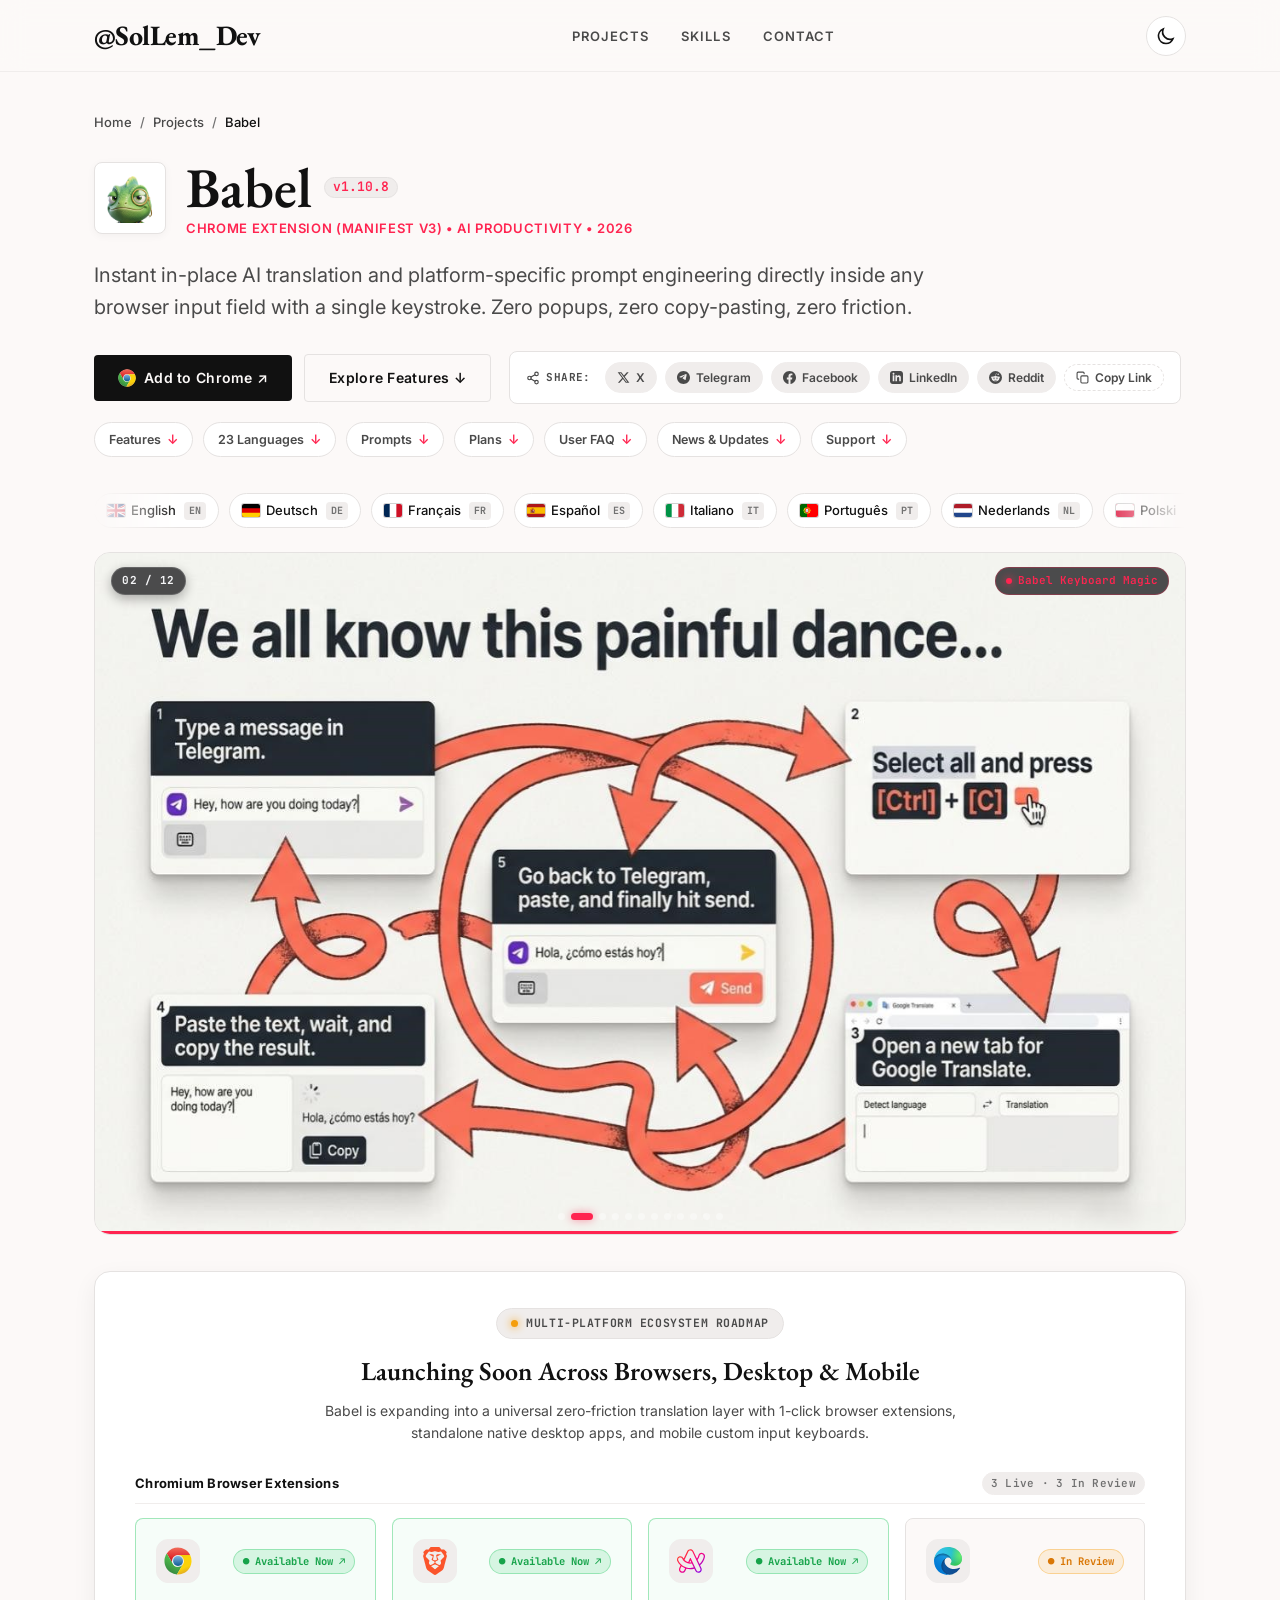
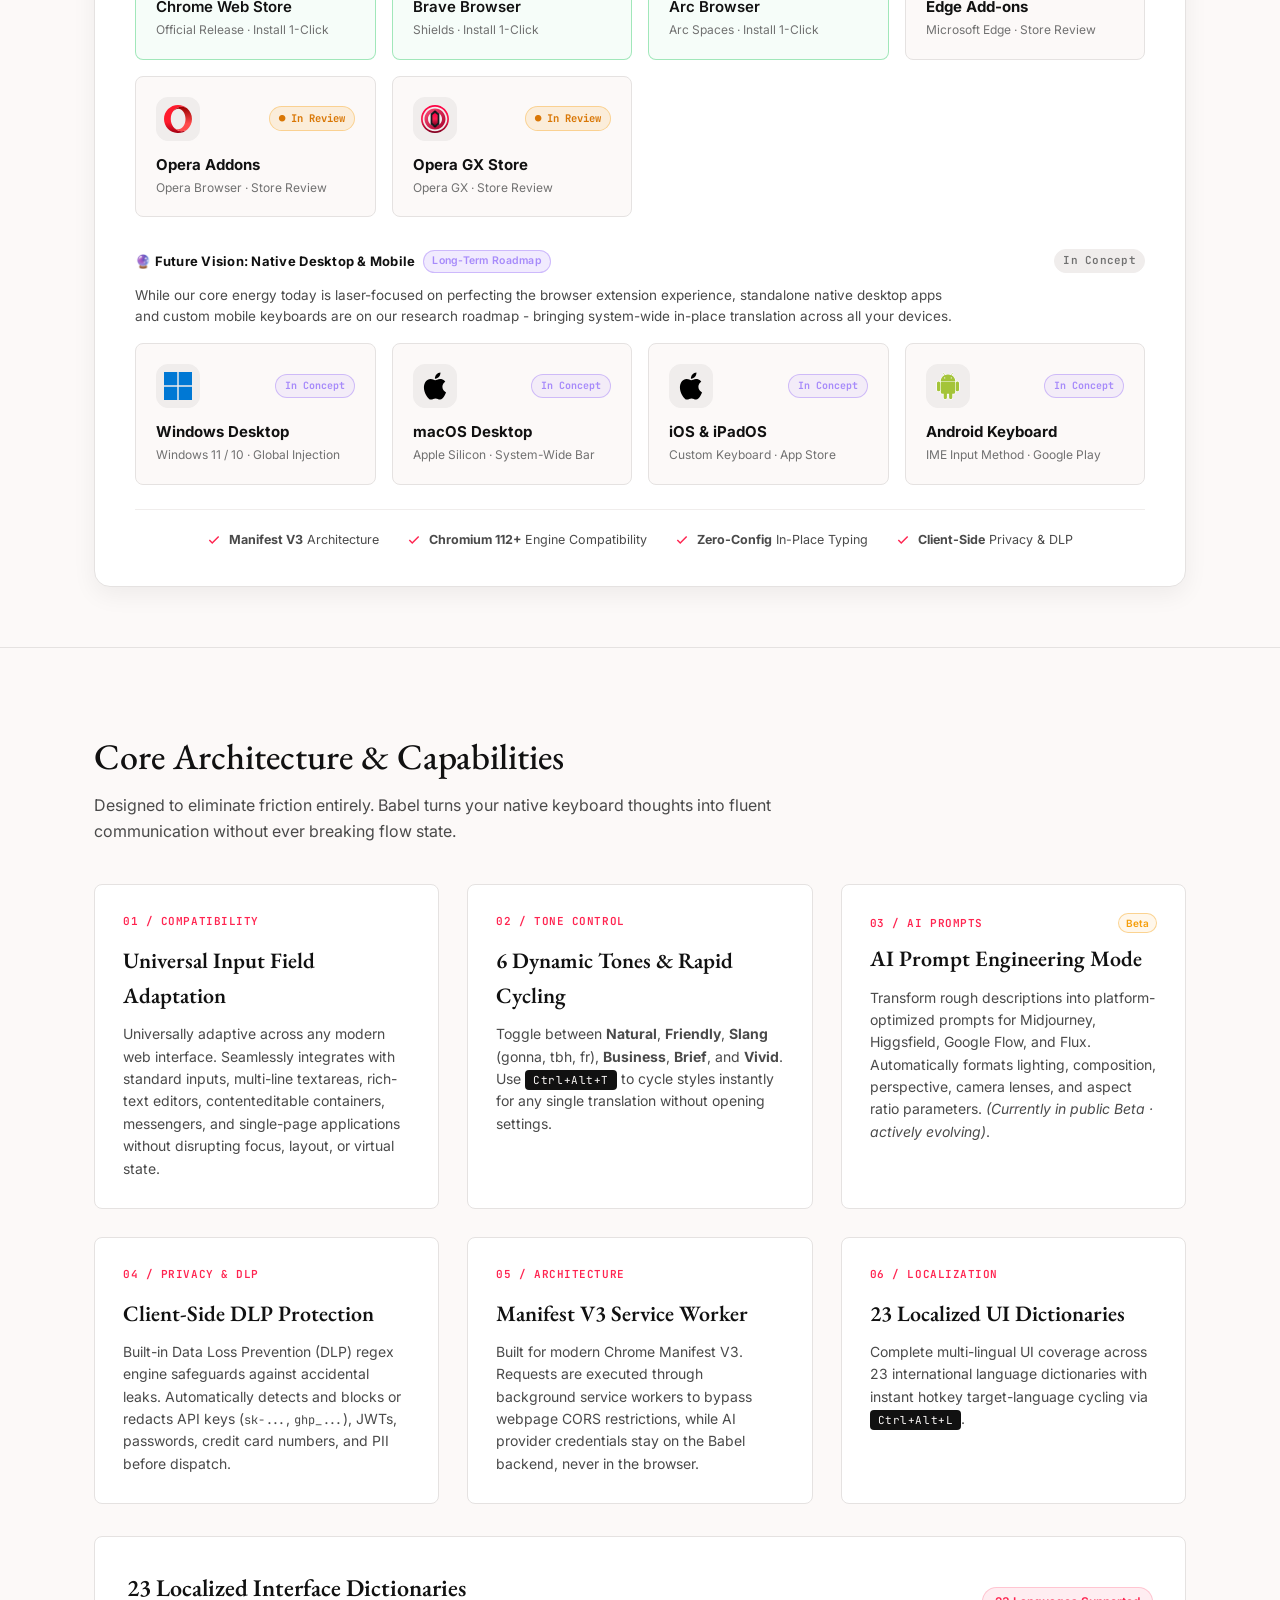
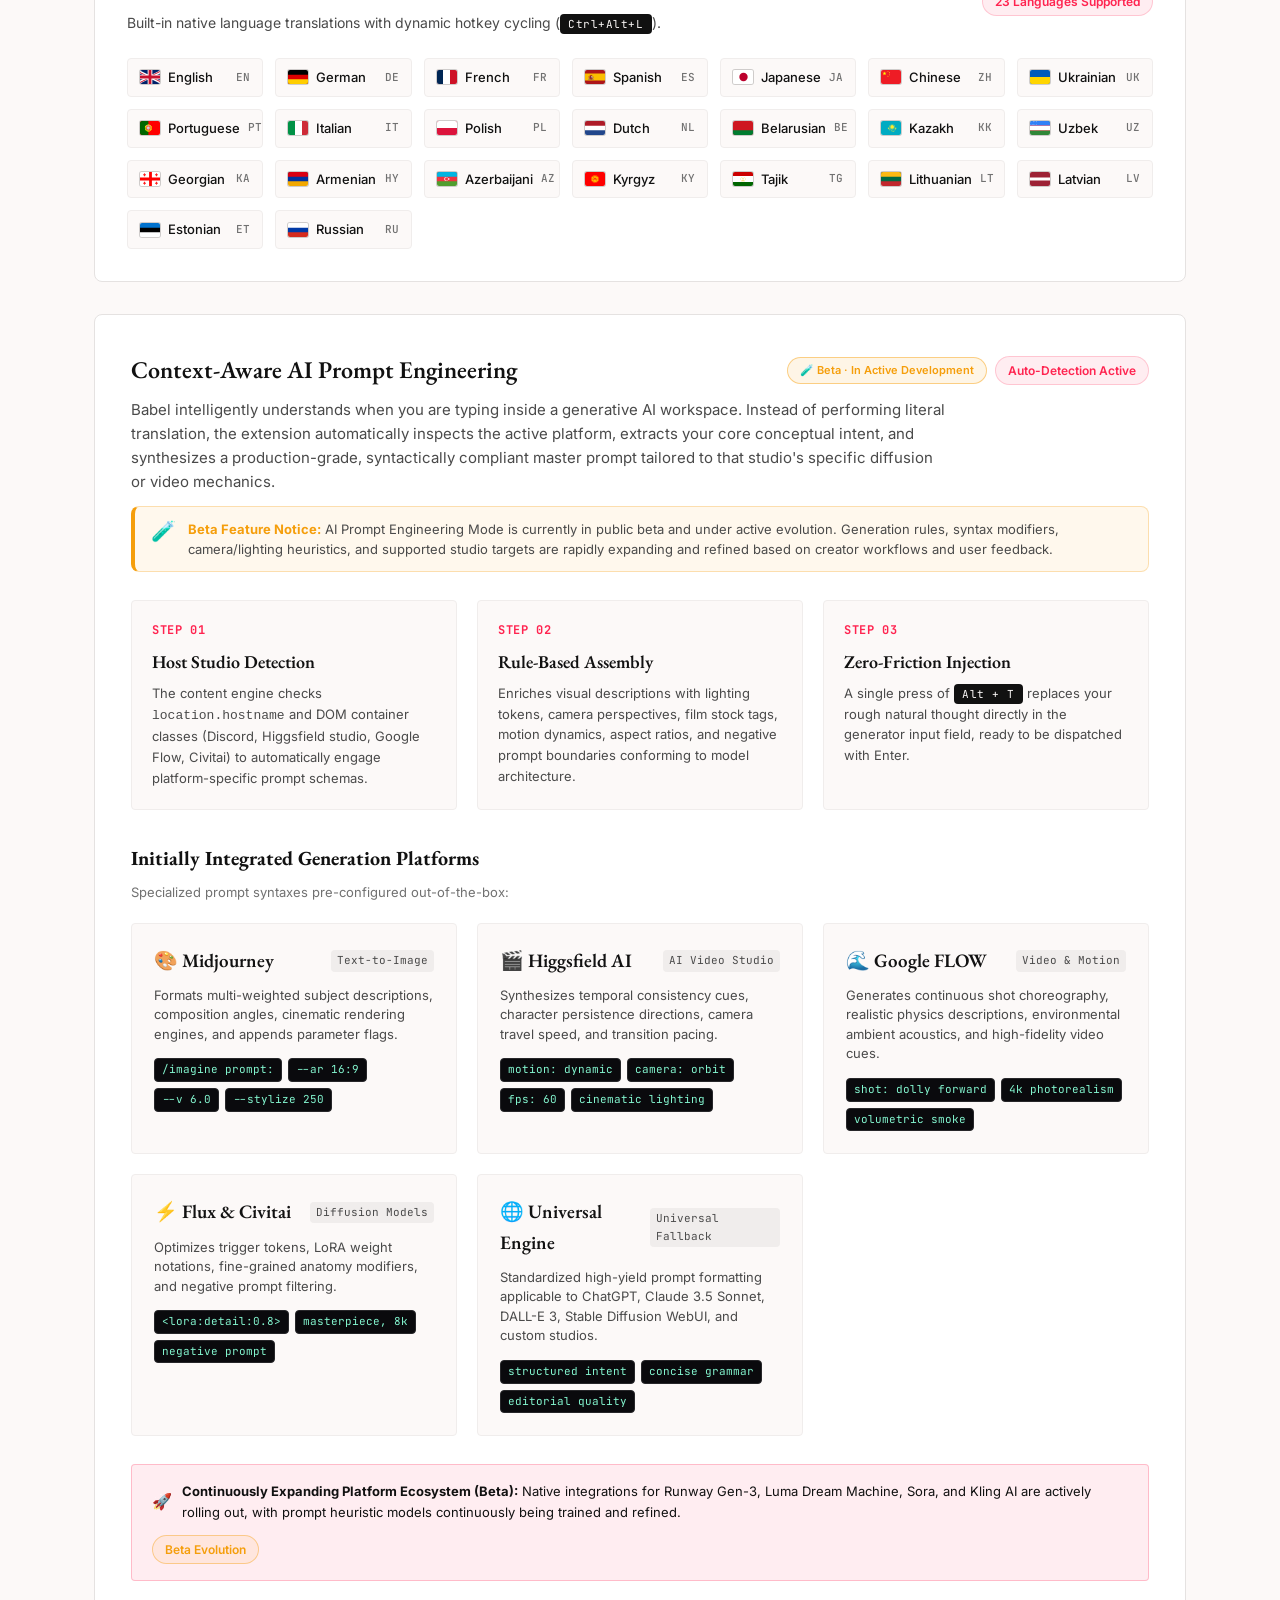
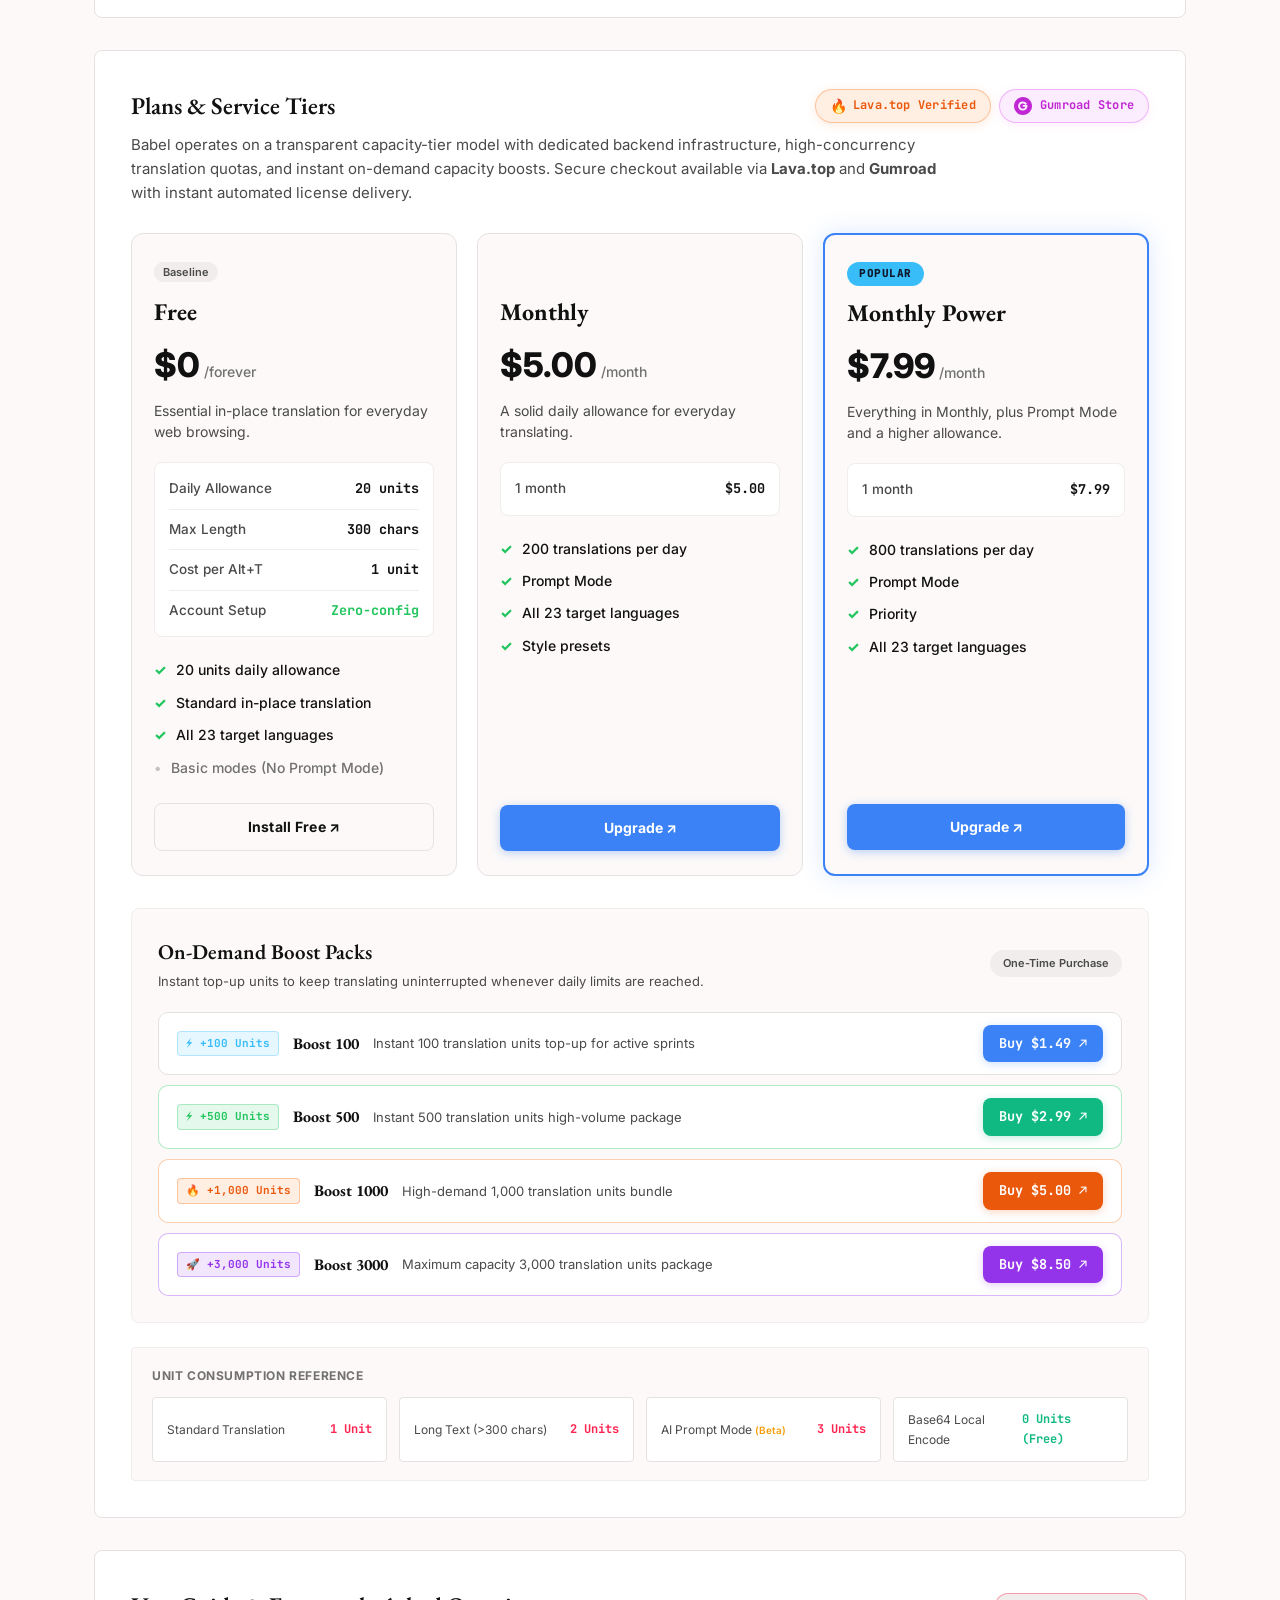
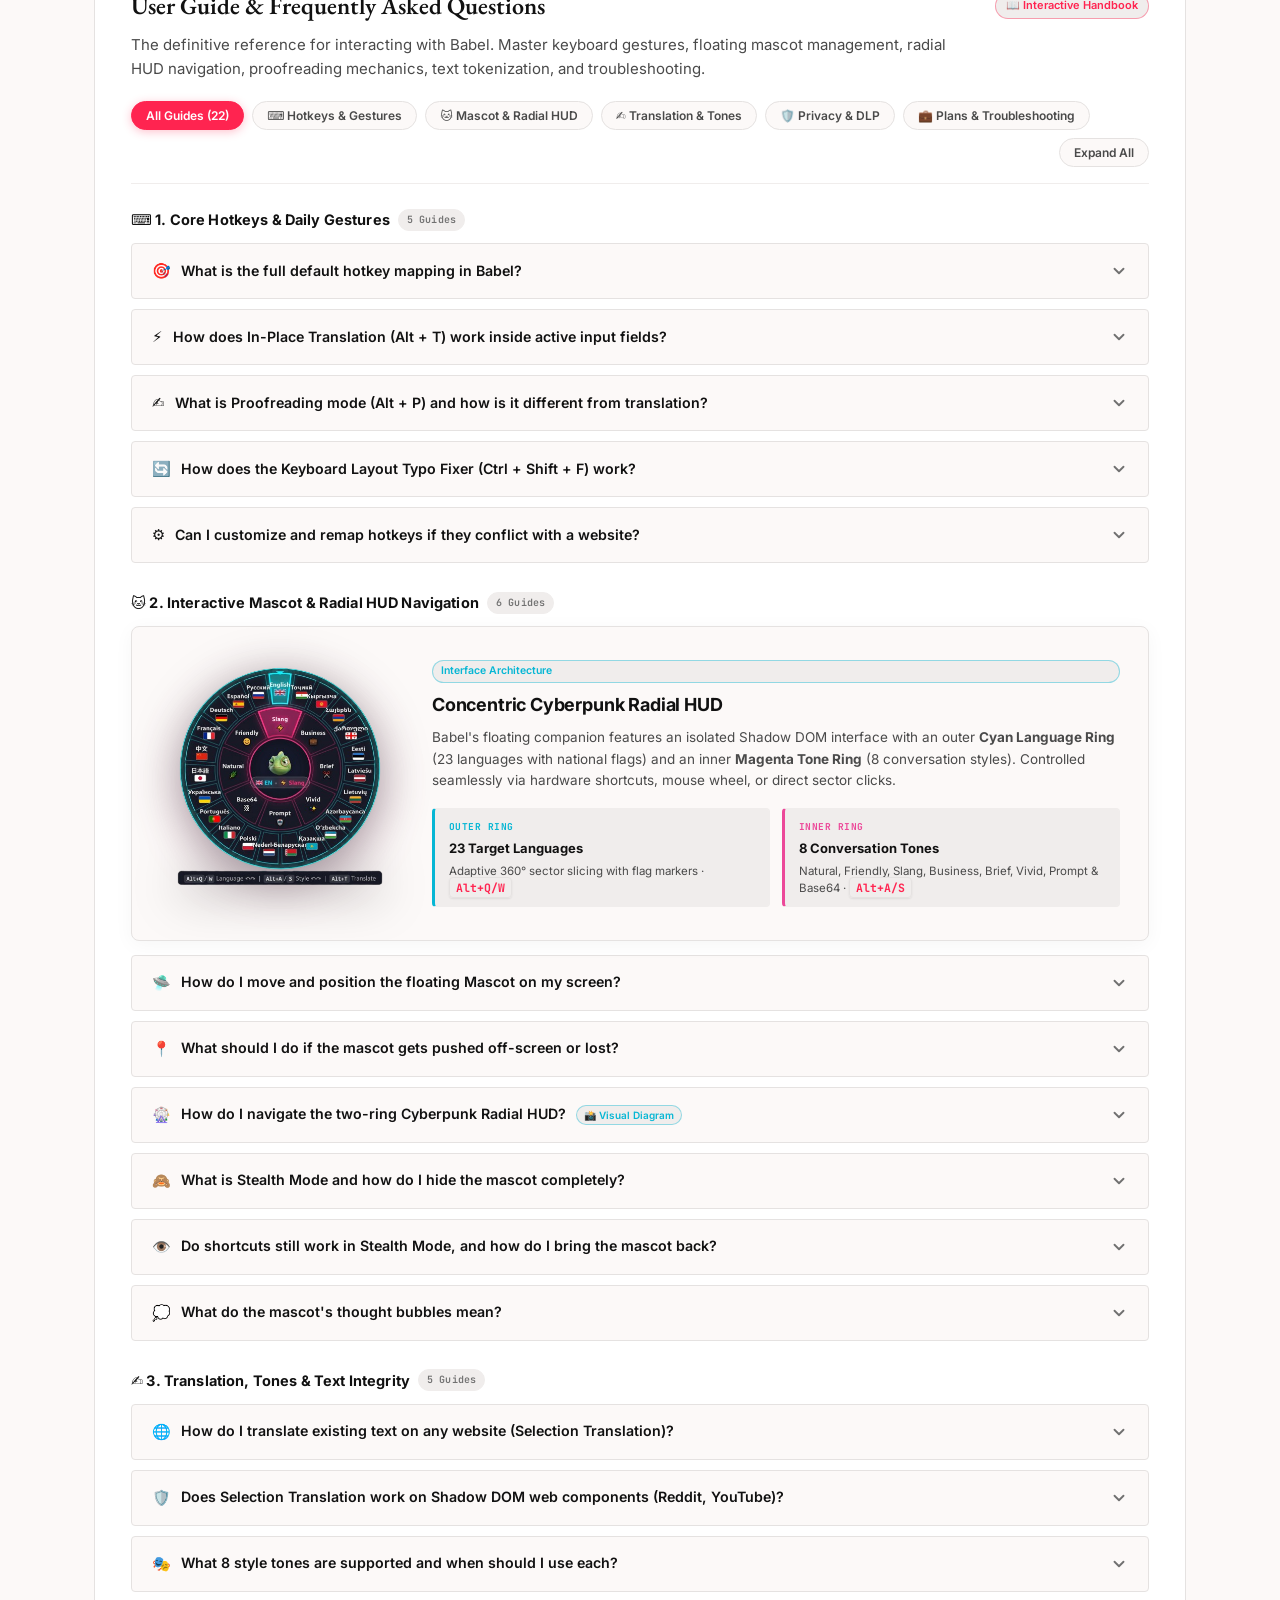
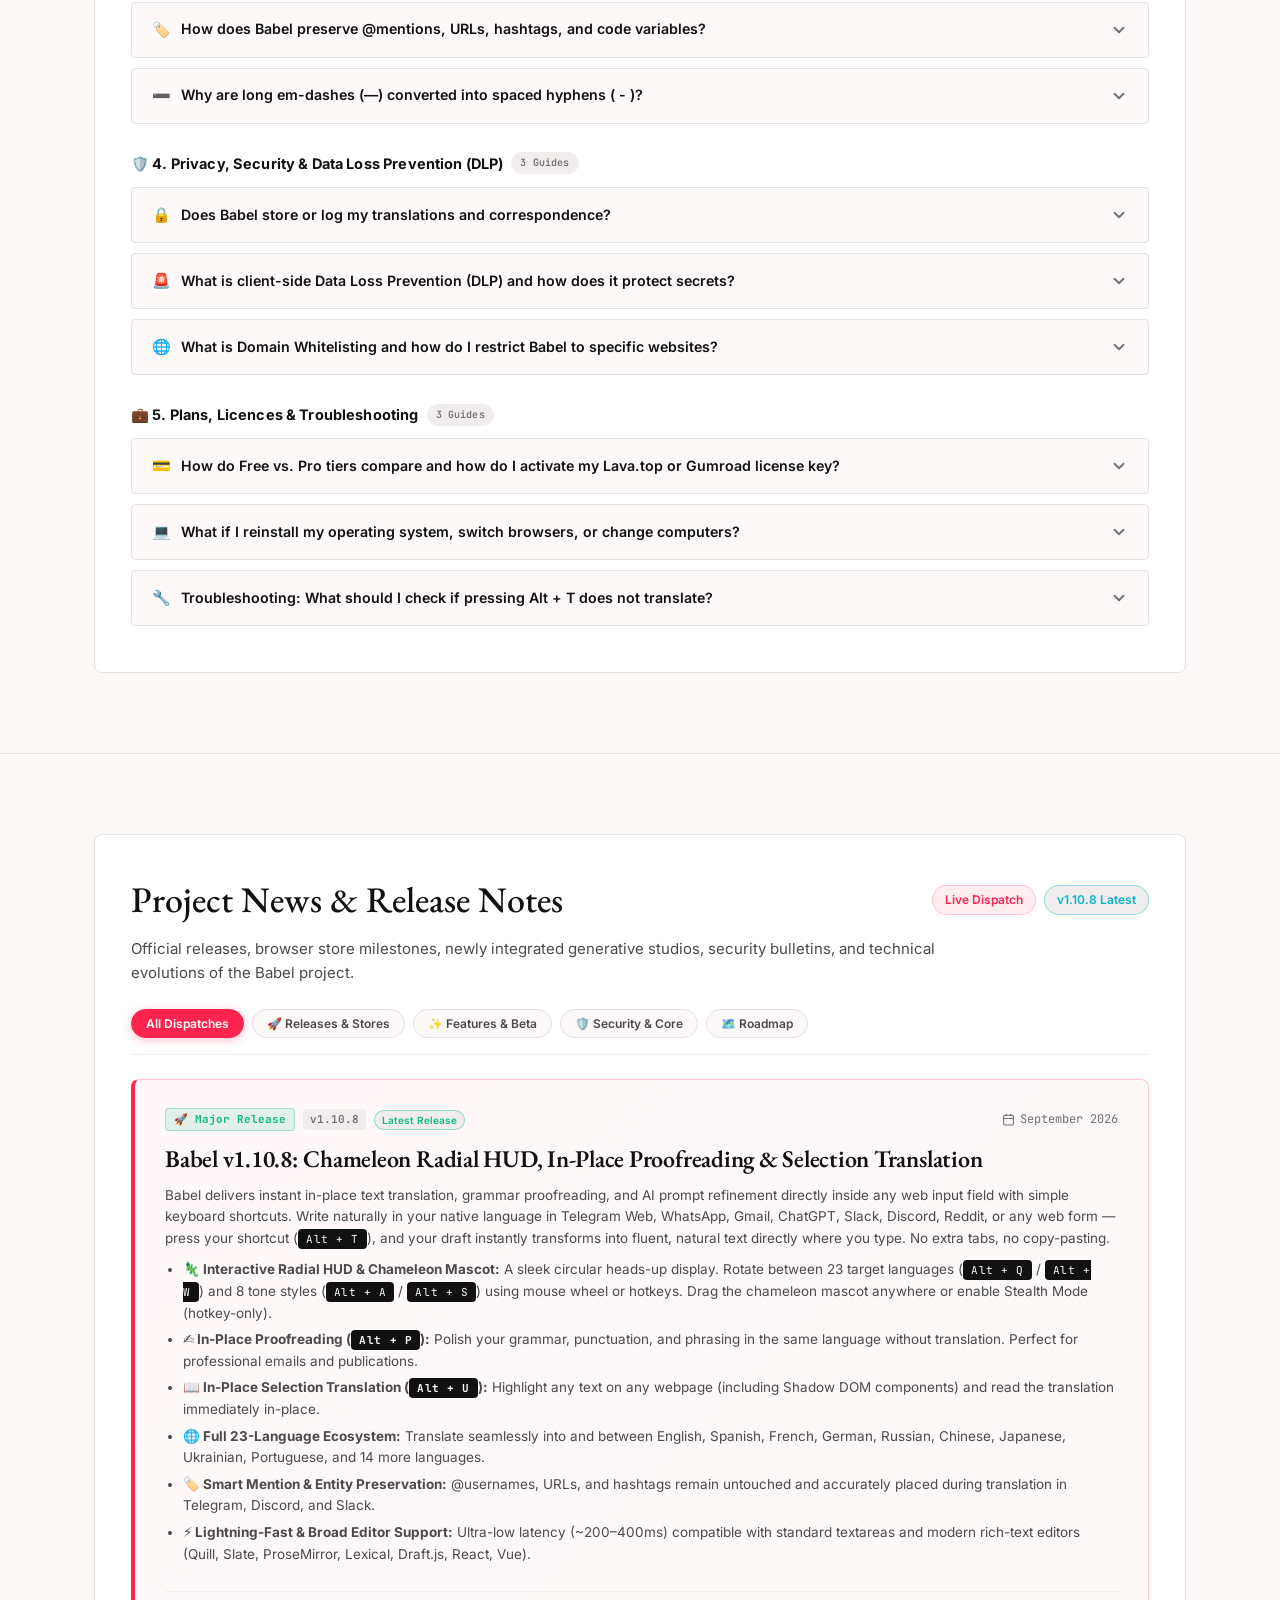
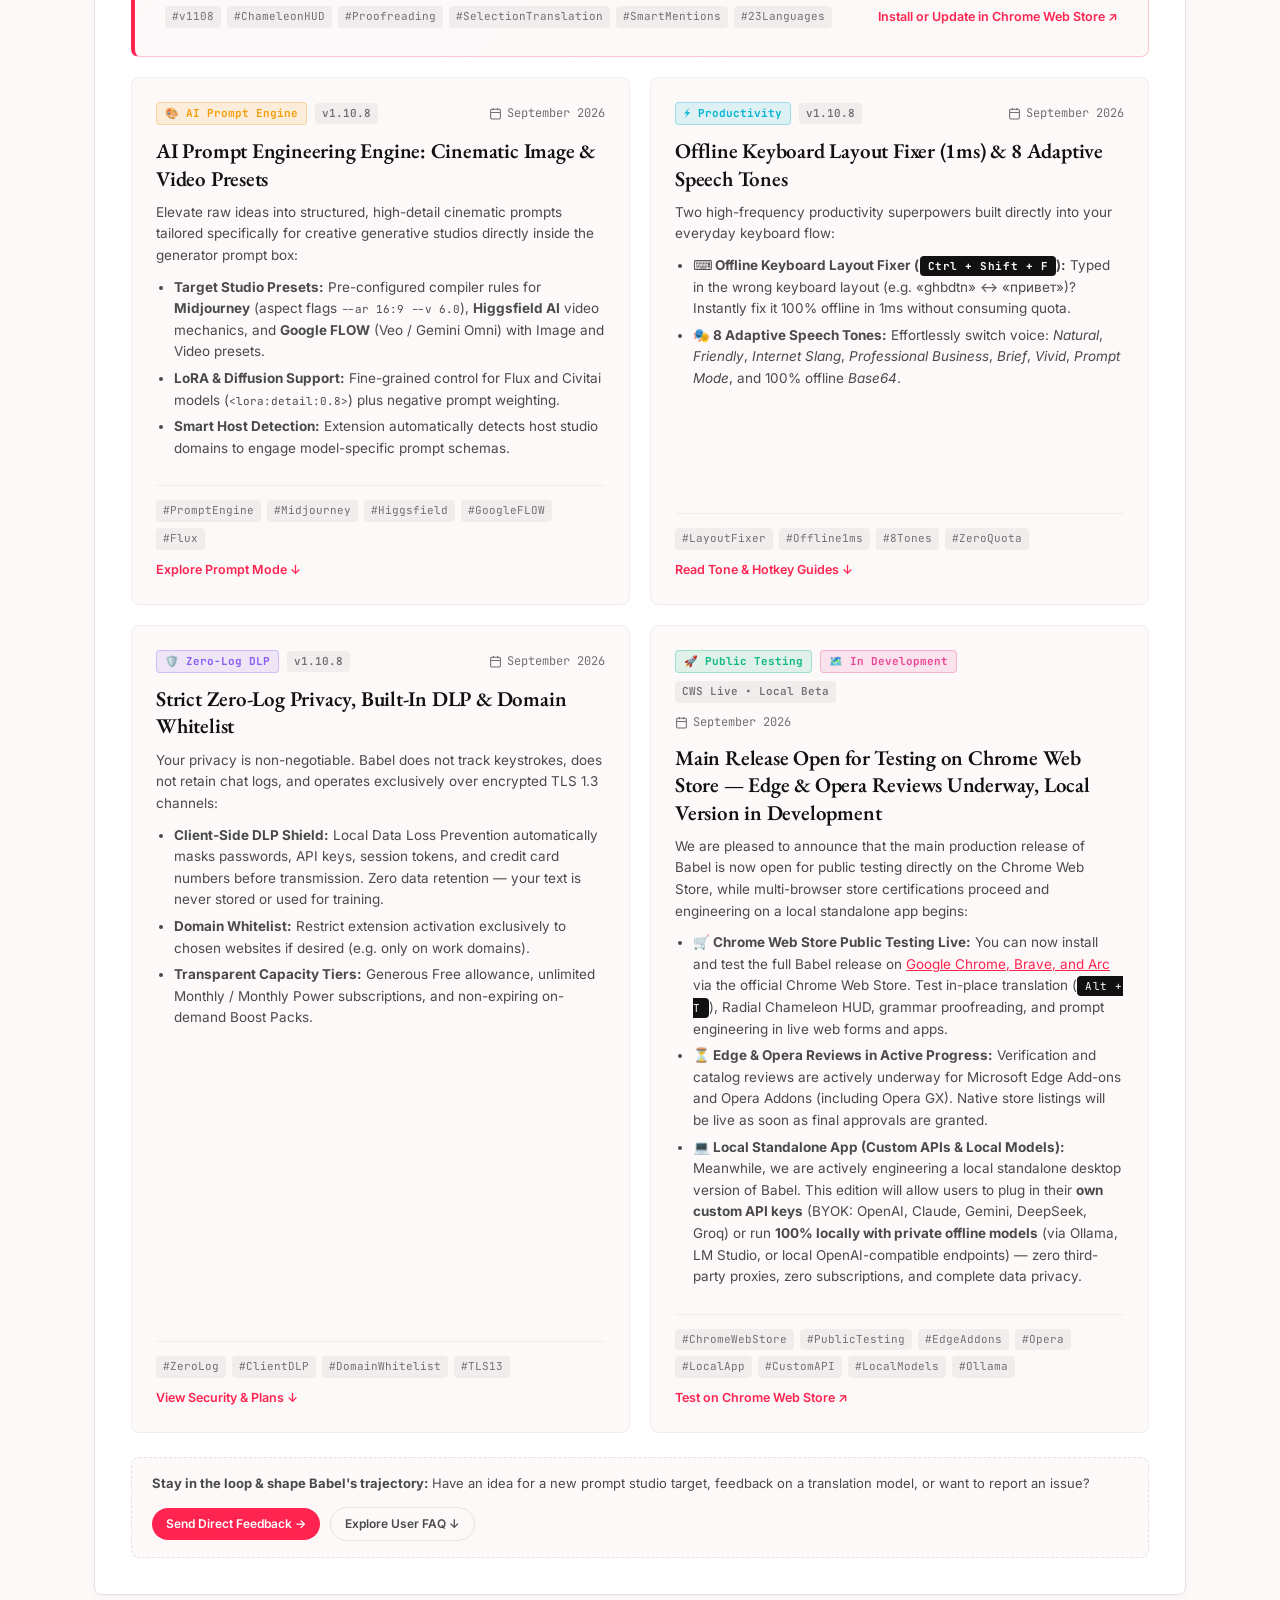
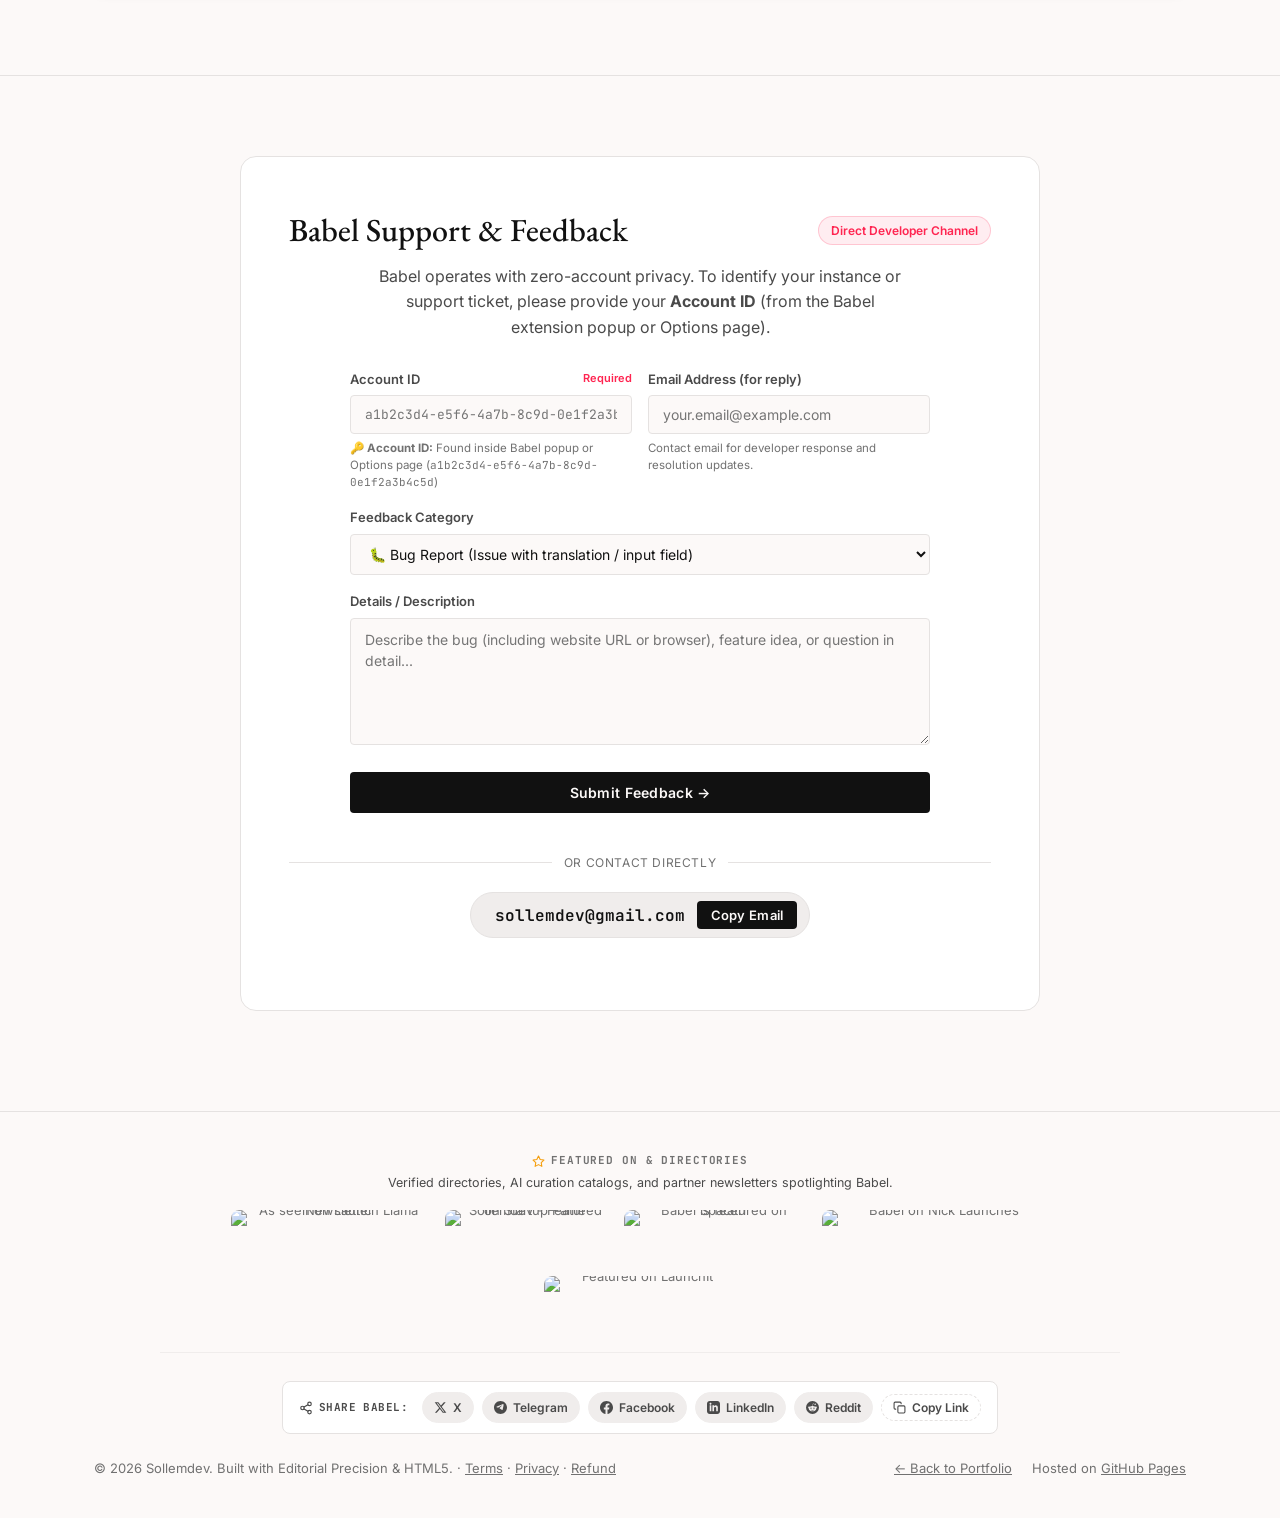
==== projects/babel.html @ a2d16393 "feat(babel): announce Chrome store testing, Edge/Opera reviews, and local app in Project News" ====
<!DOCTYPE html>
<html lang="en" data-theme="light" prefix="og: https://ogp.me/ns# fb: https://ogp.me/ns/fb#">
<head>
  <!-- Google tag (gtag.js) -->
  <script async src="https://www.googletagmanager.com/gtag/js?id=G-894W8CYHGQ"></script>
  <script>
    window.dataLayer = window.dataLayer || [];
    function gtag(){dataLayer.push(arguments);}
    gtag('js', new Date());

    gtag('config', 'G-894W8CYHGQ');
  </script>

  <meta charset="UTF-8" />
  <meta name="viewport" content="width=device-width, initial-scale=1.0" />
  
  <!-- SEO & Primary Metadata -->
  <title>Babel - Autonomous AI In-Place Translation &amp; Keyboard Extension</title>
  <meta name="description" content="Babel is a high-speed Manifest V3 browser extension for instant in-place text translation and multi-model AI prompt enhancement directly inside any input field via hotkey." />
  <meta name="keywords" content="Babel, AI Translation, In-Place Translation, Chrome Extension, Manifest V3, Prompt Engineering, Keyboard Extension, OpenAI, Claude, DeepSeek, Gemini, Ollama, Sollemdev" />
  <meta name="author" content="Sollemdev" />
  <meta name="robots" content="index, follow, max-image-preview:large, max-snippet:-1, max-video-preview:-1" />
  <link rel="canonical" href="https://sollemdev.github.io/projects/babel.html" />

  <!-- OpenGraph / Facebook / LinkedIn / Telegram Metadata (Babel Social Card Preview) -->
  <meta property="og:site_name" content="Sollemdev Studio" />
  <meta property="og:type" content="website" />
  <meta property="og:url" content="https://sollemdev.github.io/projects/babel.html" />
  <meta property="og:title" content="Babel - Autonomous AI In-Place Translation &amp; Keyboard Extension" />
  <meta property="og:description" content="Type in your language, press hotkey, and get instant human-level translation or AI prompt enhancement directly inside any input field with zero popups." />
  <meta property="og:image" content="https://sollemdev.github.io/assets/images/babel-og-card.jpg" />
  <meta property="og:image:secure_url" content="https://sollemdev.github.io/assets/images/babel-og-card.jpg" />
  <meta property="og:image:type" content="image/jpeg" />
  <meta property="og:image:width" content="1200" />
  <meta property="og:image:height" content="630" />
  <meta property="og:image:alt" content="Babel - Instant AI Keyboard Translation Extension" />
  <meta property="og:locale" content="en_US" />

  <!-- Twitter / X Card Metadata -->
  <meta name="twitter:card" content="summary_large_image" />
  <meta name="twitter:site" content="@SolLem_Dev" />
  <meta name="twitter:creator" content="@SolLem_Dev" />
  <meta name="twitter:url" content="https://sollemdev.github.io/projects/babel.html" />
  <meta name="twitter:title" content="Babel - Autonomous AI In-Place Translation &amp; Keyboard Extension" />
  <meta name="twitter:description" content="Type in your language, press hotkey, and get instant human-level translation or AI prompt enhancement directly inside any input field with zero popups." />
  <meta name="twitter:image" content="https://sollemdev.github.io/assets/images/babel-og-card.jpg" />
  <meta name="twitter:image:alt" content="Babel - Instant AI Keyboard Translation Extension" />

  <!-- JSON-LD Structured Data Schema -->
  <script type="application/ld+json">
  {
    "@context": "https://schema.org",
    "@type": "SoftwareApplication",
    "name": "Babel - In-Place AI Translation & Prompting",
    "operatingSystem": "Windows, macOS, Linux, ChromeOS",
    "applicationCategory": "ProductivityApplication",
    "browserRequirements": "Google Chrome, Microsoft Edge, Brave, Arc, Opera, Opera GX, Vivaldi",
    "softwareVersion": "1.10.8",
    "description": "Autonomous browser extension for instant in-place text translation and AI prompt enhancement directly inside any web input field via hotkey.",
    "url": "https://sollemdev.github.io/projects/babel.html",
    "downloadUrl": "https://chromewebstore.google.com/detail/babel/lhlnianlfdpaaklielfkbkkgikgbaibo",
    "installUrl": "https://chromewebstore.google.com/detail/babel/lhlnianlfdpaaklielfkbkkgikgbaibo",
    "image": "https://sollemdev.github.io/assets/images/babel-og-card.jpg",
    "author": {
      "@type": "Person",
      "name": "Sollemdev",
      "url": "https://sollemdev.github.io/"
    },
    "offers": {
      "@type": "Offer",
      "price": "0",
      "priceCurrency": "USD"
    }
  }
  </script>

  <!-- Favicon -->
  <link rel="icon" type="image/svg+xml" href="../favicon.svg" />

  <!-- Google Fonts: EB Garamond & Inter -->
  <link rel="preconnect" href="https://fonts.googleapis.com" />
  <link rel="preconnect" href="https://fonts.gstatic.com" crossorigin />
  <link href="https://fonts.googleapis.com/css2?family=EB+Garamond:ital,wght@0,400;0,500;0,600;0,700;1,400;1,600&family=Inter:wght@400;500;600;700&family=JetBrains+Mono:wght@400;600&display=swap" rel="stylesheet" />

  <!-- Stylesheet -->
  <link rel="stylesheet" href="../css/style.css?v=1.10.8" />
</head>
<body>

  <!-- Site Header -->
  <header class="site-header" id="header">
    <div class="container header-content">
      <a href="../index.html" class="brand-logo" id="brand-link">
        @SolLem_Dev
      </a>

      <nav>
        <ul class="nav-menu">
          <li><a href="../index.html#work" class="nav-link">Projects</a></li>
          <li><a href="../index.html#skills" class="nav-link">Skills</a></li>
          <li><a href="../index.html#contact" class="nav-link">Contact</a></li>
        </ul>
      </nav>

      <div class="header-actions">
        <button id="theme-toggle" class="icon-btn" aria-label="Toggle Dark/Light Mode" title="Toggle theme">
          <svg id="theme-icon" width="20" height="20" viewBox="0 0 24 24" fill="none" xmlns="http://www.w3.org/2000/svg">
            <path d="M20.354 15.354A9 9 0 018.646 3.646 9.003 9.003 0 0012 21a9.003 9.003 0 008.354-5.646z" stroke="currentColor" stroke-width="2" stroke-linecap="round" stroke-linejoin="round"/>
          </svg>
        </button>
      </div>
    </div>
  </header>

  <main>
    <!-- Project Hero Section -->
    <section class="project-hero">
      <div class="container">
        <!-- Breadcrumb -->
        <nav class="project-breadcrumb" aria-label="Breadcrumb">
          <a href="../index.html">Home</a>
          <span>/</span>
          <a href="../index.html#work">Projects</a>
          <span>/</span>
          <span style="color: var(--text-primary);">Babel</span>
        </nav>

        <div class="project-header-top">
          <div class="project-icon-box">
            <img src="../assets/icons/babel/icon128.png" alt="Babel Icon" />
          </div>
          <div class="project-title-group">
            <h1 class="project-main-title">
              Babel
              <span class="project-version-badge">v1.10.8</span>
            </h1>
            <div style="font-size: 13px; font-weight: 600; color: var(--accent-primary); letter-spacing: 0.05em; text-transform: uppercase;">
              Chrome Extension (Manifest V3) &bull; AI Productivity &bull; 2026
            </div>
          </div>
        </div>

        <p class="project-lead-text">
          Instant in-place AI translation and platform-specific prompt engineering directly inside any browser input field with a single keystroke. Zero popups, zero copy-pasting, zero friction.
        </p>

        <!-- Hero Action Row: CTA + Social Share Strip on one horizontal line -->
        <div class="hero-action-row">
          <div class="hero-cta" style="display: flex; align-items: center; gap: 12px; flex-wrap: wrap;">
            <a href="https://chromewebstore.google.com/detail/babel/lhlnianlfdpaaklielfkbkkgikgbaibo" target="_blank" rel="noopener noreferrer" class="btn-primary" onclick="gtag('event', 'click_install', {'event_category': 'conversion', 'browser': 'chrome'});" style="display: inline-flex; align-items: center; gap: 8px;">
              <img src="../assets/icons/browsers/chrome.svg" alt="Chrome" width="18" height="18" />
              <span>Add to Chrome &nearr;</span>
            </a>
            <a href="#features" class="btn-secondary">
              Explore Features &darr;
            </a>
          </div>

          <!-- Project Social Share Strip -->
          <div class="project-share-strip">
            <span class="share-label">
              <svg width="14" height="14" viewBox="0 0 24 24" fill="none" stroke="currentColor" stroke-width="2" stroke-linecap="round" stroke-linejoin="round"><circle cx="18" cy="5" r="3"/><circle cx="6" cy="12" r="3"/><circle cx="18" cy="19" r="3"/><line x1="8.59" y1="13.51" x2="15.42" y2="17.49"/><line x1="15.41" y1="6.51" x2="8.59" y2="10.49"/></svg>
              Share:
            </span>
            <div class="share-btn-group">
              <a href="https://twitter.com/intent/tweet?text=Babel%20-%20Instant%20in-place%20AI%20translation%20%26%20prompt%20engineering%20directly%20inside%20any%20browser%20input%20field!&url=https%3A%2F%2Fsollemdev.github.io%2Fprojects%2Fbabel.html&via=SolLem_Dev" target="_blank" rel="noopener noreferrer" class="share-btn" title="Share on X (Twitter)" aria-label="Share on X">
                <svg width="13" height="13" viewBox="0 0 24 24" fill="currentColor"><path d="M18.244 2.25h3.308l-7.227 8.26 8.502 11.24H16.17l-5.214-6.817L4.99 21.75H1.68l7.73-8.835L1.254 2.25H8.08l4.713 6.231zm-1.161 17.52h1.833L7.084 4.126H5.117z"/></svg>
                <span>X</span>
              </a>
              <a href="https://t.me/share/url?url=https%3A%2F%2Fsollemdev.github.io%2Fprojects%2Fbabel.html&text=Babel%20-%20Instant%20In-Place%20AI%20Translation%20%26%20Prompting%20Extension" target="_blank" rel="noopener noreferrer" class="share-btn" title="Share on Telegram" aria-label="Share on Telegram">
                <svg width="13" height="13" viewBox="0 0 24 24" fill="currentColor"><path d="M12 0C5.373 0 0 5.373 0 12s5.373 12 12 12 12-5.373 12-12S18.627 0 12 0zm5.562 8.161c-.18.847-.96 4.966-1.357 7.085-.168.898-.5 1.199-.821 1.229-.698.064-1.228-.46-1.905-.904-1.06-.694-1.659-1.126-2.687-1.803-1.188-.783-.418-1.213.259-1.916.177-.184 3.247-2.977 3.307-3.23.007-.032.014-.15-.056-.212s-.174-.041-.249-.024c-.106.024-1.793 1.14-5.061 3.345-.479.329-.913.489-1.302.481-.428-.009-1.252-.242-1.865-.442-.751-.244-1.349-.374-1.297-.789.027-.216.325-.437.893-.664 3.498-1.524 5.831-2.529 7.001-3.014 3.332-1.386 4.025-1.627 4.477-1.635.099-.002.321.023.465.14.121.099.155.232.171.326.016.093.036.307.02.474z"/></svg>
                <span>Telegram</span>
              </a>
              <a href="https://www.facebook.com/sharer/sharer.php?u=https%3A%2F%2Fsollemdev.github.io%2Fprojects%2Fbabel.html" target="_blank" rel="noopener noreferrer" class="share-btn" title="Share on Facebook" aria-label="Share on Facebook">
                <svg width="13" height="13" viewBox="0 0 24 24" fill="currentColor"><path d="M24 12.073c0-6.627-5.373-12-12-12s-12 5.373-12 12c0 5.99 4.388 10.954 10.125 11.854v-8.385H7.078v-3.47h3.047V9.43c0-3.007 1.792-4.669 4.533-4.669 1.312 0 2.686.235 2.686.235v2.953H15.83c-1.491 0-1.956.925-1.956 1.874v2.25h3.328l-.532 3.47h-2.796v8.385C19.612 23.027 24 18.062 24 12.073z"/></svg>
                <span>Facebook</span>
              </a>
              <a href="https://www.linkedin.com/sharing/share-offsite/?url=https%3A%2F%2Fsollemdev.github.io%2Fprojects%2Fbabel.html" target="_blank" rel="noopener noreferrer" class="share-btn" title="Share on LinkedIn" aria-label="Share on LinkedIn">
                <svg width="13" height="13" viewBox="0 0 24 24" fill="currentColor"><path d="M19 0h-14c-2.761 0-5 2.239-5 5v14c0 2.761 2.239 5 5 5h14c2.762 0 5-2.239 5-5v-14c0-2.761-2.238-5-5-5zm-11 19h-3v-11h3v11zm-1.5-12.268c-.966 0-1.75-.79-1.75-1.764s.784-1.764 1.75-1.764 1.75.79 1.75 1.764-.783 1.764-1.75 1.764zm13.5 12.268h-3v-5.604c0-3.368-4-3.113-4 0v5.604h-3v-11h3v1.765c1.396-2.586 7-2.777 7 2.476v6.759z"/></svg>
                <span>LinkedIn</span>
              </a>
              <a href="https://reddit.com/submit?url=https%3A%2F%2Fsollemdev.github.io%2Fprojects%2Fbabel.html&title=Babel%20%E2%80%94%20Instant%20AI%20In-Place%20Translation%20Extension" target="_blank" rel="noopener noreferrer" class="share-btn" title="Share on Reddit" aria-label="Share on Reddit">
                <svg width="13" height="13" viewBox="0 0 24 24" fill="currentColor"><path d="M12 0A12 12 0 0 0 0 12a12 12 0 0 0 12 12 12 12 0 0 0 12-12A12 12 0 0 0 12 0zm5.01 4.744c.688 0 1.25.561 1.25 1.249a1.25 1.25 0 0 1-2.498.056l-2.597-.547-.8 3.747c1.824.07 3.48.632 4.674 1.488.308-.309.73-.491 1.207-.491.968 0 1.754.786 1.754 1.754 0 .716-.435 1.333-1.01 1.614a3.111 3.111 0 0 1 .042.52c0 2.694-3.13 4.87-7.004 4.87-3.874 0-7.004-2.176-7.004-4.87 0-.183.015-.366.043-.534A1.748 1.748 0 0 1 4.028 12c0-.968.786-1.754 1.754-1.754.463 0 .898.196 1.207.49 1.207-.883 2.878-1.43 4.744-1.487l.885-4.182a.342.342 0 0 1 .14-.197.35.35 0 0 1 .238-.042l2.906.617a1.214 1.214 0 0 1 1.108-.701zM9.25 12C8.561 12 8 12.562 8 13.25c0 .687.561 1.248 1.25 1.248.687 0 1.248-.561 1.248-1.249 0-.688-.561-1.249-1.249-1.249zm5.5 0c-.687 0-1.248.561-1.248 1.25 0 .687.561 1.248 1.249 1.248.688 0 1.249-.561 1.249-1.249 0-.687-.562-1.249-1.25-1.249zm-5.466 3.99a.327.327 0 0 0-.231.094.33.33 0 0 0 0 .463c.842.842 2.484.913 2.961.913.477 0 2.105-.056 2.961-.913a.361.361 0 0 0 .029-.463.33.33 0 0 0-.464 0c-.547.533-1.684.73-2.512.73-.828 0-1.979-.197-2.512-.73a.326.326 0 0 0-.232-.095z"/></svg>
                <span>Reddit</span>
              </a>
              <button type="button" class="share-btn copy-link-btn" id="share-copy-btn" title="Copy Link" aria-label="Copy page URL to clipboard">
                <svg width="13" height="13" viewBox="0 0 24 24" fill="none" stroke="currentColor" stroke-width="2" stroke-linecap="round" stroke-linejoin="round"><rect x="9" y="9" width="13" height="13" rx="2" ry="2"/><path d="M5 15H4a2 2 0 0 1-2-2V4a2 2 0 0 1 2-2h9a2 2 0 0 1 2 2v1"/></svg>
                <span id="copy-btn-text">Copy Link</span>
              </button>
            </div>
          </div>
        </div>

        <!-- In-Page Anchor Navigation Menu -->
        <nav class="project-anchor-nav" aria-label="Page Sections">
          <a href="#features" class="anchor-nav-item">
            <span>Features</span>
            <span class="anchor-nav-arrow">&darr;</span>
          </a>
          <a href="#localization" class="anchor-nav-item">
            <span>23 Languages</span>
            <span class="anchor-nav-arrow">&darr;</span>
          </a>
          <a href="#prompts" class="anchor-nav-item">
            <span>Prompts</span>
            <span class="anchor-nav-arrow">&darr;</span>
          </a>
          <a href="#pricing" class="anchor-nav-item">
            <span>Plans</span>
            <span class="anchor-nav-arrow">&darr;</span>
          </a>
          <a href="#faq" class="anchor-nav-item">
            <span>User FAQ</span>
            <span class="anchor-nav-arrow">&darr;</span>
          </a>
          <a href="#news" class="anchor-nav-item">
            <span>News &amp; Updates</span>
            <span class="anchor-nav-arrow">&darr;</span>
          </a>
          <a href="#support" class="anchor-nav-item">
            <span>Support</span>
            <span class="anchor-nav-arrow">&darr;</span>
          </a>
        </nav>

        <!-- Infinite Language Marquee Ticker (Right to Left) -->
        <div class="lang-marquee-container" aria-label="Supported Languages Marquee">
          <div class="lang-marquee-track-wrapper">
            <div class="lang-marquee-track">
              <!-- Content Group 1 -->
              <div class="lang-marquee-content">
                <span class="lang-marquee-pill"><span class="lang-flag"><img src="../assets/flags/gb.svg" alt="EN" width="18" height="13" loading="lazy" /></span> English <span class="lang-code">EN</span></span>
                <span class="lang-marquee-pill"><span class="lang-flag"><img src="../assets/flags/de.svg" alt="DE" width="18" height="13" loading="lazy" /></span> Deutsch <span class="lang-code">DE</span></span>
                <span class="lang-marquee-pill"><span class="lang-flag"><img src="../assets/flags/fr.svg" alt="FR" width="18" height="13" loading="lazy" /></span> Français <span class="lang-code">FR</span></span>
                <span class="lang-marquee-pill"><span class="lang-flag"><img src="../assets/flags/es.svg" alt="ES" width="18" height="13" loading="lazy" /></span> Español <span class="lang-code">ES</span></span>
                <span class="lang-marquee-pill"><span class="lang-flag"><img src="../assets/flags/it.svg" alt="IT" width="18" height="13" loading="lazy" /></span> Italiano <span class="lang-code">IT</span></span>
                <span class="lang-marquee-pill"><span class="lang-flag"><img src="../assets/flags/pt.svg" alt="PT" width="18" height="13" loading="lazy" /></span> Português <span class="lang-code">PT</span></span>
                <span class="lang-marquee-pill"><span class="lang-flag"><img src="../assets/flags/nl.svg" alt="NL" width="18" height="13" loading="lazy" /></span> Nederlands <span class="lang-code">NL</span></span>
                <span class="lang-marquee-pill"><span class="lang-flag"><img src="../assets/flags/pl.svg" alt="PL" width="18" height="13" loading="lazy" /></span> Polski <span class="lang-code">PL</span></span>
                <span class="lang-marquee-pill"><span class="lang-flag"><img src="../assets/flags/ua.svg" alt="UK" width="18" height="13" loading="lazy" /></span> Українська <span class="lang-code">UK</span></span>
                <span class="lang-marquee-pill"><span class="lang-flag"><img src="../assets/flags/jp.svg" alt="JA" width="18" height="13" loading="lazy" /></span> 日本語 <span class="lang-code">JA</span></span>
                <span class="lang-marquee-pill"><span class="lang-flag"><img src="../assets/flags/cn.svg" alt="ZH" width="18" height="13" loading="lazy" /></span> 简体中文 <span class="lang-code">ZH</span></span>
                <span class="lang-marquee-pill"><span class="lang-flag"><img src="../assets/flags/az.svg" alt="AZ" width="18" height="13" loading="lazy" /></span> Azərbaycanca <span class="lang-code">AZ</span></span>
                <span class="lang-marquee-pill"><span class="lang-flag"><img src="../assets/flags/by.svg" alt="BE" width="18" height="13" loading="lazy" /></span> Беларуская <span class="lang-code">BE</span></span>
                <span class="lang-marquee-pill"><span class="lang-flag"><img src="../assets/flags/kz.svg" alt="KK" width="18" height="13" loading="lazy" /></span> Қазақша <span class="lang-code">KK</span></span>
                <span class="lang-marquee-pill"><span class="lang-flag"><img src="../assets/flags/uz.svg" alt="UZ" width="18" height="13" loading="lazy" /></span> O'zbekcha <span class="lang-code">UZ</span></span>
                <span class="lang-marquee-pill"><span class="lang-flag"><img src="../assets/flags/ge.svg" alt="KA" width="18" height="13" loading="lazy" /></span> ქართული <span class="lang-code">KA</span></span>
                <span class="lang-marquee-pill"><span class="lang-flag"><img src="../assets/flags/am.svg" alt="HY" width="18" height="13" loading="lazy" /></span> Հайերեն <span class="lang-code">HY</span></span>
                <span class="lang-marquee-pill"><span class="lang-flag"><img src="../assets/flags/kg.svg" alt="KY" width="18" height="13" loading="lazy" /></span> Кыргызча <span class="lang-code">KY</span></span>
                <span class="lang-marquee-pill"><span class="lang-flag"><img src="../assets/flags/tj.svg" alt="TG" width="18" height="13" loading="lazy" /></span> Тоҷикӣ <span class="lang-code">TG</span></span>
                <span class="lang-marquee-pill"><span class="lang-flag"><img src="../assets/flags/lt.svg" alt="LT" width="18" height="13" loading="lazy" /></span> Lietuvių <span class="lang-code">LT</span></span>
                <span class="lang-marquee-pill"><span class="lang-flag"><img src="../assets/flags/lv.svg" alt="LV" width="18" height="13" loading="lazy" /></span> Latviešu <span class="lang-code">LV</span></span>
                <span class="lang-marquee-pill"><span class="lang-flag"><img src="../assets/flags/ee.svg" alt="ET" width="18" height="13" loading="lazy" /></span> Eesti <span class="lang-code">ET</span></span>
                <span class="lang-marquee-pill"><span class="lang-flag"><img src="../assets/flags/ru.svg" alt="RU" width="18" height="13" loading="lazy" /></span> Русский <span class="lang-code">RU</span></span>
              </div>
              <!-- Content Group 2 (Duplicate for seamless infinite flow) -->
              <div class="lang-marquee-content" aria-hidden="true">
                <span class="lang-marquee-pill"><span class="lang-flag"><img src="../assets/flags/gb.svg" alt="EN" width="18" height="13" loading="lazy" /></span> English <span class="lang-code">EN</span></span>
                <span class="lang-marquee-pill"><span class="lang-flag"><img src="../assets/flags/de.svg" alt="DE" width="18" height="13" loading="lazy" /></span> Deutsch <span class="lang-code">DE</span></span>
                <span class="lang-marquee-pill"><span class="lang-flag"><img src="../assets/flags/fr.svg" alt="FR" width="18" height="13" loading="lazy" /></span> Français <span class="lang-code">FR</span></span>
                <span class="lang-marquee-pill"><span class="lang-flag"><img src="../assets/flags/es.svg" alt="ES" width="18" height="13" loading="lazy" /></span> Español <span class="lang-code">ES</span></span>
                <span class="lang-marquee-pill"><span class="lang-flag"><img src="../assets/flags/it.svg" alt="IT" width="18" height="13" loading="lazy" /></span> Italiano <span class="lang-code">IT</span></span>
                <span class="lang-marquee-pill"><span class="lang-flag"><img src="../assets/flags/pt.svg" alt="PT" width="18" height="13" loading="lazy" /></span> Português <span class="lang-code">PT</span></span>
                <span class="lang-marquee-pill"><span class="lang-flag"><img src="../assets/flags/nl.svg" alt="NL" width="18" height="13" loading="lazy" /></span> Nederlands <span class="lang-code">NL</span></span>
                <span class="lang-marquee-pill"><span class="lang-flag"><img src="../assets/flags/pl.svg" alt="PL" width="18" height="13" loading="lazy" /></span> Polski <span class="lang-code">PL</span></span>
                <span class="lang-marquee-pill"><span class="lang-flag"><img src="../assets/flags/ua.svg" alt="UK" width="18" height="13" loading="lazy" /></span> Українська <span class="lang-code">UK</span></span>
                <span class="lang-marquee-pill"><span class="lang-flag"><img src="../assets/flags/jp.svg" alt="JA" width="18" height="13" loading="lazy" /></span> 日本語 <span class="lang-code">JA</span></span>
                <span class="lang-marquee-pill"><span class="lang-flag"><img src="../assets/flags/cn.svg" alt="ZH" width="18" height="13" loading="lazy" /></span> 简体中文 <span class="lang-code">ZH</span></span>
                <span class="lang-marquee-pill"><span class="lang-flag"><img src="../assets/flags/az.svg" alt="AZ" width="18" height="13" loading="lazy" /></span> Azərbaycanca <span class="lang-code">AZ</span></span>
                <span class="lang-marquee-pill"><span class="lang-flag"><img src="../assets/flags/by.svg" alt="BE" width="18" height="13" loading="lazy" /></span> Беларуская <span class="lang-code">BE</span></span>
                <span class="lang-marquee-pill"><span class="lang-flag"><img src="../assets/flags/kz.svg" alt="KK" width="18" height="13" loading="lazy" /></span> Қазақша <span class="lang-code">KK</span></span>
                <span class="lang-marquee-pill"><span class="lang-flag"><img src="../assets/flags/uz.svg" alt="UZ" width="18" height="13" loading="lazy" /></span> O'zbekcha <span class="lang-code">UZ</span></span>
                <span class="lang-marquee-pill"><span class="lang-flag"><img src="../assets/flags/ge.svg" alt="KA" width="18" height="13" loading="lazy" /></span> ქართული <span class="lang-code">KA</span></span>
                <span class="lang-marquee-pill"><span class="lang-flag"><img src="../assets/flags/am.svg" alt="HY" width="18" height="13" loading="lazy" /></span> Հայերեն <span class="lang-code">HY</span></span>
                <span class="lang-marquee-pill"><span class="lang-flag"><img src="../assets/flags/kg.svg" alt="KY" width="18" height="13" loading="lazy" /></span> Кыргызча <span class="lang-code">KY</span></span>
                <span class="lang-marquee-pill"><span class="lang-flag"><img src="../assets/flags/tj.svg" alt="TG" width="18" height="13" loading="lazy" /></span> Тоҷикӣ <span class="lang-code">TG</span></span>
                <span class="lang-marquee-pill"><span class="lang-flag"><img src="../assets/flags/lt.svg" alt="LT" width="18" height="13" loading="lazy" /></span> Lietuvių <span class="lang-code">LT</span></span>
                <span class="lang-marquee-pill"><span class="lang-flag"><img src="../assets/flags/lv.svg" alt="LV" width="18" height="13" loading="lazy" /></span> Latviešu <span class="lang-code">LV</span></span>
                <span class="lang-marquee-pill"><span class="lang-flag"><img src="../assets/flags/ee.svg" alt="ET" width="18" height="13" loading="lazy" /></span> Eesti <span class="lang-code">ET</span></span>
                <span class="lang-marquee-pill"><span class="lang-flag"><img src="../assets/flags/ru.svg" alt="RU" width="18" height="13" loading="lazy" /></span> Русский <span class="lang-code">RU</span></span>
              </div>
            </div>
          </div>
        </div>

        <!-- Banner Showcase Carousel -->
        <div class="banner-carousel-container" id="banner-carousel" role="region" aria-label="Babel Feature Banners Carousel">
          <!-- Top Overlay Controls -->
          <div class="banner-carousel-top-bar">
            <div class="banner-counter-badge">
              <span id="carousel-current-index">01</span> / 12
            </div>
            <div class="banner-status-pill">
              <span class="banner-status-dot"></span>
              <span>Babel Keyboard Magic</span>
            </div>
          </div>

          <!-- Arrow Navigation -->
          <button class="carousel-nav-btn prev" id="carousel-prev" aria-label="Previous Banner">
            <svg width="20" height="20" viewBox="0 0 24 24" fill="none" stroke="currentColor" stroke-width="2.5" stroke-linecap="round" stroke-linejoin="round">
              <polyline points="15 18 9 12 15 6"></polyline>
            </svg>
          </button>
          <button class="carousel-nav-btn next" id="carousel-next" aria-label="Next Banner">
            <svg width="20" height="20" viewBox="0 0 24 24" fill="none" stroke="currentColor" stroke-width="2.5" stroke-linecap="round" stroke-linejoin="round">
              <polyline points="9 18 15 12 9 6"></polyline>
            </svg>
          </button>

          <!-- Slides Track Wrapper -->
          <div class="banner-carousel-track-wrapper">
            <div class="banner-carousel-track" id="carousel-track">
              <div class="banner-slide">
                <img src="../assets/images/banners/Babel_Keyboard_Magic_1.jpg" alt="Babel Keyboard Magic - Slide 1" width="1280" height="800" />
              </div>
              <div class="banner-slide">
                <img src="../assets/images/banners/Babel_Keyboard_Magic_2.jpg" alt="Babel Keyboard Magic - Slide 2" width="1280" height="800" loading="lazy" />
              </div>
              <div class="banner-slide">
                <img src="../assets/images/banners/Babel_Keyboard_Magic_3.jpg" alt="Babel Keyboard Magic - Slide 3" width="1280" height="800" loading="lazy" />
              </div>
              <div class="banner-slide">
                <img src="../assets/images/banners/Babel_Keyboard_Magic_4.jpg" alt="Babel Keyboard Magic - Slide 4" width="1280" height="800" loading="lazy" />
              </div>
              <div class="banner-slide">
                <img src="../assets/images/banners/Babel_Keyboard_Magic_5.jpg" alt="Babel Keyboard Magic - Slide 5" width="1280" height="800" loading="lazy" />
              </div>
              <div class="banner-slide">
                <img src="../assets/images/banners/Babel_Keyboard_Magic_6.jpg" alt="Babel Keyboard Magic - Slide 6" width="1280" height="800" loading="lazy" />
              </div>
              <div class="banner-slide">
                <img src="../assets/images/banners/Babel_Keyboard_Magic_7.jpg" alt="Babel Keyboard Magic - Slide 7" width="1280" height="800" loading="lazy" />
              </div>
              <div class="banner-slide">
                <img src="../assets/images/banners/Babel_Keyboard_Magic_8.jpg" alt="Babel Keyboard Magic - Slide 8" width="1280" height="800" loading="lazy" />
              </div>
              <div class="banner-slide">
                <img src="../assets/images/banners/Babel_Keyboard_Magic_9.jpg" alt="Babel Keyboard Magic - Slide 9" width="1280" height="800" loading="lazy" />
              </div>
              <div class="banner-slide">
                <img src="../assets/images/banners/Babel_Keyboard_Magic_10.jpg" alt="Babel Keyboard Magic - Slide 10" width="1280" height="800" loading="lazy" />
              </div>
              <div class="banner-slide">
                <img src="../assets/images/banners/Babel_Keyboard_Magic_11.jpg" alt="Babel Keyboard Magic - Slide 11" width="1280" height="800" loading="lazy" />
              </div>
              <div class="banner-slide">
                <img src="../assets/images/banners/Babel_Keyboard_Magic_12.jpg" alt="Babel Keyboard Magic - Slide 12" width="1280" height="800" loading="lazy" />
              </div>
            </div>
          </div>

          <!-- Bottom Pagination Dots -->
          <div class="banner-carousel-bottom-bar" id="carousel-dots"></div>

          <!-- Progress Bar Line -->
          <div class="banner-carousel-progress" id="carousel-progress"></div>
        </div>

        <!-- Browser Platforms & Native Ecosystem Availability Card -->
        <div class="browser-stores-card">
          <div class="browser-stores-header">
            <div class="browser-stores-badge-wrap">
              <span class="store-pulse-dot"></span>
              <span class="store-status-text">Multi-Platform Ecosystem Roadmap</span>
            </div>
            <h3 class="browser-stores-title">Launching Soon Across Browsers, Desktop &amp; Mobile</h3>
            <p class="browser-stores-desc">
              Babel is expanding into a universal zero-friction translation layer with 1-click browser extensions, standalone native desktop apps, and mobile custom input keyboards.
            </p>
          </div>

          <!-- Section 1: Browser Extensions -->
          <div class="ecosystem-section-label">
            <span>Chromium Browser Extensions</span>
            <span class="ecosystem-count">3 Live &middot; 3 In Review</span>
          </div>

          <div class="browser-stores-grid" style="grid-template-columns: repeat(auto-fit, minmax(220px, 1fr));">
            <!-- Chrome Web Store -->
            <a href="https://chromewebstore.google.com/detail/babel/lhlnianlfdpaaklielfkbkkgikgbaibo" target="_blank" rel="noopener noreferrer" class="browser-store-item store-item-live" onclick="gtag('event', 'click_install', {'event_category': 'conversion', 'browser': 'chrome'});" style="text-decoration: none; color: inherit; cursor: pointer; border-color: rgba(34, 197, 94, 0.4); background: rgba(34, 197, 94, 0.04);">
              <div class="store-item-header">
                <div class="store-icon-wrap">
                  <img src="../assets/icons/browsers/chrome.svg" alt="Google Chrome" width="28" height="28" loading="lazy" />
                </div>
                <span class="store-badge badge-live" style="background: rgba(34, 197, 94, 0.15); color: #16a34a; border: 1px solid rgba(34, 197, 94, 0.35); font-weight: 700;">● Available Now &nearr;</span>
              </div>
              <div class="store-info">
                <div class="store-name" style="color: var(--text-primary); font-weight: 600;">Chrome Web Store</div>
                <div class="store-sub">Official Release &middot; Install 1-Click</div>
              </div>
            </a>

            <!-- Brave Browser -->
            <a href="https://chromewebstore.google.com/detail/babel/lhlnianlfdpaaklielfkbkkgikgbaibo" target="_blank" rel="noopener noreferrer" class="browser-store-item store-item-live" onclick="gtag('event', 'click_install', {'event_category': 'conversion', 'browser': 'brave'});" style="text-decoration: none; color: inherit; cursor: pointer; border-color: rgba(34, 197, 94, 0.4); background: rgba(34, 197, 94, 0.04);">
              <div class="store-item-header">
                <div class="store-icon-wrap">
                  <img src="../assets/icons/platforms/brave.svg" alt="Brave Browser" width="28" height="28" loading="lazy" />
                </div>
                <span class="store-badge badge-live" style="background: rgba(34, 197, 94, 0.15); color: #16a34a; border: 1px solid rgba(34, 197, 94, 0.35); font-weight: 700;">● Available Now &nearr;</span>
              </div>
              <div class="store-info">
                <div class="store-name" style="color: var(--text-primary); font-weight: 600;">Brave Browser</div>
                <div class="store-sub">Shields &middot; Install 1-Click</div>
              </div>
            </a>

            <!-- Arc Browser -->
            <a href="https://chromewebstore.google.com/detail/babel/lhlnianlfdpaaklielfkbkkgikgbaibo" target="_blank" rel="noopener noreferrer" class="browser-store-item store-item-live" onclick="gtag('event', 'click_install', {'event_category': 'conversion', 'browser': 'arc'});" style="text-decoration: none; color: inherit; cursor: pointer; border-color: rgba(34, 197, 94, 0.4); background: rgba(34, 197, 94, 0.04);">
              <div class="store-item-header">
                <div class="store-icon-wrap">
                  <img src="../assets/icons/platforms/arc.svg" alt="Arc Browser" width="28" height="28" loading="lazy" />
                </div>
                <span class="store-badge badge-live" style="background: rgba(34, 197, 94, 0.15); color: #16a34a; border: 1px solid rgba(34, 197, 94, 0.35); font-weight: 700;">● Available Now &nearr;</span>
              </div>
              <div class="store-info">
                <div class="store-name" style="color: var(--text-primary); font-weight: 600;">Arc Browser</div>
                <div class="store-sub">Arc Spaces &middot; Install 1-Click</div>
              </div>
            </a>

            <!-- Microsoft Edge Add-ons -->
            <div class="browser-store-item">
              <div class="store-item-header">
                <div class="store-icon-wrap">
                  <img src="../assets/icons/browsers/edge.svg" alt="Microsoft Edge" width="28" height="28" loading="lazy" />
                </div>
                <span class="store-badge badge-review" style="background: rgba(245, 158, 11, 0.12); color: #d97706; border: 1px solid rgba(245, 158, 11, 0.35); font-weight: 700;">● In Review</span>
              </div>
              <div class="store-info">
                <div class="store-name">Edge Add-ons</div>
                <div class="store-sub">Microsoft Edge &middot; Store Review</div>
              </div>
            </div>

            <!-- Opera Addons -->
            <div class="browser-store-item">
              <div class="store-item-header">
                <div class="store-icon-wrap">
                  <img src="../assets/icons/browsers/opera.svg" alt="Opera" width="28" height="28" loading="lazy" />
                </div>
                <span class="store-badge badge-review" style="background: rgba(245, 158, 11, 0.12); color: #d97706; border: 1px solid rgba(245, 158, 11, 0.35); font-weight: 700;">● In Review</span>
              </div>
              <div class="store-info">
                <div class="store-name">Opera Addons</div>
                <div class="store-sub">Opera Browser &middot; Store Review</div>
              </div>
            </div>

            <!-- Opera GX Store -->
            <div class="browser-store-item">
              <div class="store-item-header">
                <div class="store-icon-wrap">
                  <img src="../assets/icons/browsers/opera-gx.svg" alt="Opera GX" width="28" height="28" loading="lazy" />
                </div>
                <span class="store-badge badge-review highlight-gx" style="background: rgba(245, 158, 11, 0.12); color: #d97706; border: 1px solid rgba(245, 158, 11, 0.35); font-weight: 700;">● In Review</span>
              </div>
              <div class="store-info">
                <div class="store-name">Opera GX Store</div>
                <div class="store-sub">Opera GX &middot; Store Review</div>
              </div>
            </div>
          </div>

          <!-- Section 2: Desktop & Mobile Native Apps (Future Vision / Roadmap) -->
          <div class="ecosystem-future-block" style="margin-top: 32px;">
            <div class="ecosystem-section-label" style="border-bottom: none; margin-bottom: 4px;">
              <div style="display: flex; align-items: center; gap: 8px; flex-wrap: wrap;">
                <span>🔮 Future Vision: Native Desktop &amp; Mobile</span>
                <span class="meta-pill" style="font-size: 10.5px; padding: 2px 8px; background: rgba(139, 92, 246, 0.12); color: #a78bfa; border: 1px solid rgba(139, 92, 246, 0.35);">Long-Term Roadmap</span>
              </div>
              <span class="ecosystem-count">In Concept</span>
            </div>
            <p style="font-size: 13.5px; color: var(--text-secondary); margin-bottom: 16px; line-height: 1.55; max-width: 820px;">
              While our core energy today is laser-focused on perfecting the browser extension experience, standalone native desktop apps and custom mobile keyboards are on our research roadmap - bringing system-wide in-place translation across all your devices.
            </p>
          </div>

          <div class="browser-stores-grid" style="grid-template-columns: repeat(auto-fit, minmax(220px, 1fr));">
            <!-- Windows Desktop App -->
            <div class="browser-store-item">
              <div class="store-item-header">
                <div class="store-icon-wrap">
                  <img src="../assets/icons/platforms/windows.svg" alt="Windows" width="26" height="26" loading="lazy" />
                </div>
                <span class="store-badge roadmap-badge">In Concept</span>
              </div>
              <div class="store-info">
                <div class="store-name">Windows Desktop</div>
                <div class="store-sub">Windows 11 / 10 &middot; Global Injection</div>
              </div>
            </div>

            <!-- macOS Desktop App -->
            <div class="browser-store-item">
              <div class="store-item-header">
                <div class="store-icon-wrap">
                  <img src="../assets/icons/platforms/apple.svg" alt="macOS" width="26" height="26" loading="lazy" style="color: var(--text-primary);" />
                </div>
                <span class="store-badge roadmap-badge">In Concept</span>
              </div>
              <div class="store-info">
                <div class="store-name">macOS Desktop</div>
                <div class="store-sub">Apple Silicon &middot; System-Wide Bar</div>
              </div>
            </div>

            <!-- iOS & iPadOS App -->
            <div class="browser-store-item">
              <div class="store-item-header">
                <div class="store-icon-wrap">
                  <img src="../assets/icons/platforms/apple.svg" alt="iOS" width="26" height="26" loading="lazy" style="color: var(--text-primary);" />
                </div>
                <span class="store-badge roadmap-badge">In Concept</span>
              </div>
              <div class="store-info">
                <div class="store-name">iOS &amp; iPadOS</div>
                <div class="store-sub">Custom Keyboard &middot; App Store</div>
              </div>
            </div>

            <!-- Android App -->
            <div class="browser-store-item">
              <div class="store-item-header">
                <div class="store-icon-wrap">
                  <img src="../assets/icons/platforms/android.svg" alt="Android" width="28" height="28" loading="lazy" />
                </div>
                <span class="store-badge roadmap-badge">In Concept</span>
              </div>
              <div class="store-info">
                <div class="store-name">Android Keyboard</div>
                <div class="store-sub">IME Input Method &middot; Google Play</div>
              </div>
            </div>
          </div>

          <!-- Compatibility Specs Bar -->
          <div class="browser-compat-bar">
            <div class="compat-item">
              <svg width="14" height="14" viewBox="0 0 24 24" fill="none" stroke="var(--accent-primary)" stroke-width="2.5"><polyline points="20 6 9 17 4 12"/></svg>
              <span><strong>Manifest V3</strong> Architecture</span>
            </div>
            <div class="compat-item">
              <svg width="14" height="14" viewBox="0 0 24 24" fill="none" stroke="var(--accent-primary)" stroke-width="2.5"><polyline points="20 6 9 17 4 12"/></svg>
              <span><strong>Chromium 112+</strong> Engine Compatibility</span>
            </div>
            <div class="compat-item">
              <svg width="14" height="14" viewBox="0 0 24 24" fill="none" stroke="var(--accent-primary)" stroke-width="2.5"><polyline points="20 6 9 17 4 12"/></svg>
              <span><strong>Zero-Config</strong> In-Place Typing</span>
            </div>
            <div class="compat-item">
              <svg width="14" height="14" viewBox="0 0 24 24" fill="none" stroke="var(--accent-primary)" stroke-width="2.5"><polyline points="20 6 9 17 4 12"/></svg>
              <span><strong>Client-Side</strong> Privacy &amp; DLP</span>
            </div>
          </div>
        </div>
      </div>
    </section>

    <!-- Deep-Dive Features Section -->
    <section class="deep-dive-section" id="features">
      <div class="container">
        <h2 class="section-title">Core Architecture &amp; Capabilities</h2>
        <p style="font-size: 16px; color: var(--text-secondary); max-width: 720px; margin-top: 8px;">
          Designed to eliminate friction entirely. Babel turns your native keyboard thoughts into fluent communication without ever breaking flow state.
        </p>

        <div class="feature-grid-3">
          <!-- Feature 1 -->
          <div class="feature-box">
            <div class="feature-tag">01 / Compatibility</div>
            <h3 class="feature-heading">Universal Input Field Adaptation</h3>
            <p class="feature-text">
              Universally adaptive across any modern web interface. Seamlessly integrates with standard inputs, multi-line textareas, rich-text editors, contenteditable containers, messengers, and single-page applications without disrupting focus, layout, or virtual state.
            </p>
          </div>

          <!-- Feature 2 -->
          <div class="feature-box">
            <div class="feature-tag">02 / Tone Control</div>
            <h3 class="feature-heading">6 Dynamic Tones &amp; Rapid Cycling</h3>
            <p class="feature-text">
              Toggle between <strong>Natural</strong>, <strong>Friendly</strong>, <strong>Slang</strong> (gonna, tbh, fr), <strong>Business</strong>, <strong>Brief</strong>, and <strong>Vivid</strong>. Use <kbd class="sim-hotkey-badge">Ctrl+Alt+T</kbd> to cycle styles instantly for any single translation without opening settings.
            </p>
          </div>

          <!-- Feature 3 -->
          <div class="feature-box">
            <div style="display: flex; align-items: center; justify-content: space-between; margin-bottom: 8px;">
              <div class="feature-tag" style="margin-bottom: 0;">03 / AI Prompts</div>
              <span class="meta-pill" style="font-size: 10px; padding: 1px 7px; border-color: rgba(245, 158, 11, 0.4); color: #f59e0b; background: rgba(245, 158, 11, 0.08); font-weight: 600;">Beta</span>
            </div>
            <h3 class="feature-heading">AI Prompt Engineering Mode</h3>
            <p class="feature-text">
              Transform rough descriptions into platform-optimized prompts for Midjourney, Higgsfield, Google Flow, and Flux. Automatically formats lighting, composition, perspective, camera lenses, and aspect ratio parameters. <em>(Currently in public Beta &middot; actively evolving)</em>.
            </p>
          </div>

          <!-- Feature 4 -->
          <div class="feature-box">
            <div class="feature-tag">04 / Privacy &amp; DLP</div>
            <h3 class="feature-heading">Client-Side DLP Protection</h3>
            <p class="feature-text">
              Built-in Data Loss Prevention (DLP) regex engine safeguards against accidental leaks. Automatically detects and blocks or redacts API keys (<code style="font-family: var(--font-mono); font-size: 12px;">sk-...</code>, <code style="font-family: var(--font-mono); font-size: 12px;">ghp_...</code>), JWTs, passwords, credit card numbers, and PII before dispatch.
            </p>
          </div>

          <!-- Feature 5 -->
          <div class="feature-box">
            <div class="feature-tag">05 / Architecture</div>
            <h3 class="feature-heading">Manifest V3 Service Worker</h3>
            <p class="feature-text">
              Built for modern Chrome Manifest V3. Requests are executed through background service workers to bypass webpage CORS restrictions, while AI provider credentials stay on the Babel backend, never in the browser.
            </p>
          </div>

          <!-- Feature 6 -->
          <div class="feature-box">
            <div class="feature-tag">06 / Localization</div>
            <h3 class="feature-heading">23 Localized UI Dictionaries</h3>
            <p class="feature-text">
              Complete multi-lingual UI coverage across 23 international language dictionaries with instant hotkey target-language cycling via <kbd class="sim-hotkey-badge">Ctrl+Alt+L</kbd>.
            </p>
          </div>
        </div>

        <!-- 23 Localized Languages Matrix Card -->
        <div class="lang-matrix-card" id="localization">
          <div class="lang-matrix-header">
            <div>
              <h3 class="lang-matrix-title">23 Localized Interface Dictionaries</h3>
              <p style="font-size: 14px; color: var(--text-secondary); margin-top: 4px;">
                Built-in native language translations with dynamic hotkey cycling (<kbd class="sim-hotkey-badge">Ctrl+Alt+L</kbd>).
              </p>
            </div>
            <span class="meta-pill highlight">23 Languages Supported</span>
          </div>

          <div class="lang-matrix-grid">
            <div class="lang-badge-chip">
              <span class="lang-flag"><img src="../assets/flags/gb.svg" alt="EN" width="20" height="14" loading="lazy" /></span>
              <span>English</span>
              <span class="lang-code">EN</span>
            </div>
            <div class="lang-badge-chip">
              <span class="lang-flag"><img src="../assets/flags/de.svg" alt="DE" width="20" height="14" loading="lazy" /></span>
              <span>German</span>
              <span class="lang-code">DE</span>
            </div>
            <div class="lang-badge-chip">
              <span class="lang-flag"><img src="../assets/flags/fr.svg" alt="FR" width="20" height="14" loading="lazy" /></span>
              <span>French</span>
              <span class="lang-code">FR</span>
            </div>
            <div class="lang-badge-chip">
              <span class="lang-flag"><img src="../assets/flags/es.svg" alt="ES" width="20" height="14" loading="lazy" /></span>
              <span>Spanish</span>
              <span class="lang-code">ES</span>
            </div>
            <div class="lang-badge-chip">
              <span class="lang-flag"><img src="../assets/flags/jp.svg" alt="JA" width="20" height="14" loading="lazy" /></span>
              <span>Japanese</span>
              <span class="lang-code">JA</span>
            </div>
            <div class="lang-badge-chip">
              <span class="lang-flag"><img src="../assets/flags/cn.svg" alt="ZH" width="20" height="14" loading="lazy" /></span>
              <span>Chinese</span>
              <span class="lang-code">ZH</span>
            </div>
            <div class="lang-badge-chip">
              <span class="lang-flag"><img src="../assets/flags/ua.svg" alt="UK" width="20" height="14" loading="lazy" /></span>
              <span>Ukrainian</span>
              <span class="lang-code">UK</span>
            </div>
            <div class="lang-badge-chip">
              <span class="lang-flag"><img src="../assets/flags/pt.svg" alt="PT" width="20" height="14" loading="lazy" /></span>
              <span>Portuguese</span>
              <span class="lang-code">PT</span>
            </div>
            <div class="lang-badge-chip">
              <span class="lang-flag"><img src="../assets/flags/it.svg" alt="IT" width="20" height="14" loading="lazy" /></span>
              <span>Italian</span>
              <span class="lang-code">IT</span>
            </div>
            <div class="lang-badge-chip">
              <span class="lang-flag"><img src="../assets/flags/pl.svg" alt="PL" width="20" height="14" loading="lazy" /></span>
              <span>Polish</span>
              <span class="lang-code">PL</span>
            </div>
            <div class="lang-badge-chip">
              <span class="lang-flag"><img src="../assets/flags/nl.svg" alt="NL" width="20" height="14" loading="lazy" /></span>
              <span>Dutch</span>
              <span class="lang-code">NL</span>
            </div>
            <div class="lang-badge-chip">
              <span class="lang-flag"><img src="../assets/flags/by.svg" alt="BE" width="20" height="14" loading="lazy" /></span>
              <span>Belarusian</span>
              <span class="lang-code">BE</span>
            </div>
            <div class="lang-badge-chip">
              <span class="lang-flag"><img src="../assets/flags/kz.svg" alt="KK" width="20" height="14" loading="lazy" /></span>
              <span>Kazakh</span>
              <span class="lang-code">KK</span>
            </div>
            <div class="lang-badge-chip">
              <span class="lang-flag"><img src="../assets/flags/uz.svg" alt="UZ" width="20" height="14" loading="lazy" /></span>
              <span>Uzbek</span>
              <span class="lang-code">UZ</span>
            </div>
            <div class="lang-badge-chip">
              <span class="lang-flag"><img src="../assets/flags/ge.svg" alt="KA" width="20" height="14" loading="lazy" /></span>
              <span>Georgian</span>
              <span class="lang-code">KA</span>
            </div>
            <div class="lang-badge-chip">
              <span class="lang-flag"><img src="../assets/flags/am.svg" alt="HY" width="20" height="14" loading="lazy" /></span>
              <span>Armenian</span>
              <span class="lang-code">HY</span>
            </div>
            <div class="lang-badge-chip">
              <span class="lang-flag"><img src="../assets/flags/az.svg" alt="AZ" width="20" height="14" loading="lazy" /></span>
              <span>Azerbaijani</span>
              <span class="lang-code">AZ</span>
            </div>
            <div class="lang-badge-chip">
              <span class="lang-flag"><img src="../assets/flags/kg.svg" alt="KY" width="20" height="14" loading="lazy" /></span>
              <span>Kyrgyz</span>
              <span class="lang-code">KY</span>
            </div>
            <div class="lang-badge-chip">
              <span class="lang-flag"><img src="../assets/flags/tj.svg" alt="TG" width="20" height="14" loading="lazy" /></span>
              <span>Tajik</span>
              <span class="lang-code">TG</span>
            </div>
            <div class="lang-badge-chip">
              <span class="lang-flag"><img src="../assets/flags/lt.svg" alt="LT" width="20" height="14" loading="lazy" /></span>
              <span>Lithuanian</span>
              <span class="lang-code">LT</span>
            </div>
            <div class="lang-badge-chip">
              <span class="lang-flag"><img src="../assets/flags/lv.svg" alt="LV" width="20" height="14" loading="lazy" /></span>
              <span>Latvian</span>
              <span class="lang-code">LV</span>
            </div>
            <div class="lang-badge-chip">
              <span class="lang-flag"><img src="../assets/flags/ee.svg" alt="ET" width="20" height="14" loading="lazy" /></span>
              <span>Estonian</span>
              <span class="lang-code">ET</span>
            </div>
            <div class="lang-badge-chip">
              <span class="lang-flag"><img src="../assets/flags/ru.svg" alt="RU" width="20" height="14" loading="lazy" /></span>
              <span>Russian</span>
              <span class="lang-code">RU</span>
            </div>
          </div>
        </div>

        <!-- Context-Aware AI Prompt Engineering & Platform Detection -->
        <div class="prompt-engine-card" id="prompts">
          <div class="prompt-engine-header">
            <div style="display: flex; align-items: center; justify-content: space-between; flex-wrap: wrap; gap: 12px; margin-bottom: 8px;">
              <h3 class="lang-matrix-title">Context-Aware AI Prompt Engineering</h3>
              <div style="display: flex; align-items: center; gap: 8px; flex-wrap: wrap;">
                <span class="meta-pill" style="border-color: rgba(245, 158, 11, 0.45); color: #f59e0b; background: rgba(245, 158, 11, 0.1); font-weight: 600; font-size: 11px;">🧪 Beta &middot; In Active Development</span>
                <span class="meta-pill highlight">Auto-Detection Active</span>
              </div>
            </div>
            <p style="font-size: 15px; color: var(--text-secondary); max-width: 820px; line-height: 1.6; margin-bottom: 12px;">
              Babel intelligently understands when you are typing inside a generative AI workspace. Instead of performing literal translation, the extension automatically inspects the active platform, extracts your core conceptual intent, and synthesizes a production-grade, syntactically compliant master prompt tailored to that studio's specific diffusion or video mechanics.
            </p>
            <div style="display: flex; align-items: flex-start; gap: 12px; padding: 12px 16px; background: rgba(245, 158, 11, 0.07); border: 1px solid rgba(245, 158, 11, 0.28); border-left: 4px solid #f59e0b; border-radius: 8px; margin-top: 10px;">
              <span style="font-size: 20px; line-height: 1.2; flex-shrink: 0;">🧪</span>
              <div style="font-size: 13px; line-height: 1.55; color: var(--text-secondary);">
                <strong style="color: #f59e0b;">Beta Feature Notice:</strong> AI Prompt Engineering Mode is currently in public beta and under active evolution. Generation rules, syntax modifiers, camera/lighting heuristics, and supported studio targets are rapidly expanding and refined based on creator workflows and user feedback.
              </div>
            </div>
          </div>

          <!-- 3-Step Detection & Compilation Pipeline -->
          <div class="prompt-steps-grid">
            <div class="prompt-step-item">
              <div class="prompt-step-number">STEP 01</div>
              <h4 class="prompt-step-title">Host Studio Detection</h4>
              <p class="prompt-step-desc">
                The content engine checks <code>location.hostname</code> and DOM container classes (Discord, Higgsfield studio, Google Flow, Civitai) to automatically engage platform-specific prompt schemas.
              </p>
            </div>

            <div class="prompt-step-item">
              <div class="prompt-step-number">STEP 02</div>
              <h4 class="prompt-step-title">Rule-Based Assembly</h4>
              <p class="prompt-step-desc">
                Enriches visual descriptions with lighting tokens, camera perspectives, film stock tags, motion dynamics, aspect ratios, and negative prompt boundaries conforming to model architecture.
              </p>
            </div>

            <div class="prompt-step-item">
              <div class="prompt-step-number">STEP 03</div>
              <h4 class="prompt-step-title">Zero-Friction Injection</h4>
              <p class="prompt-step-desc">
                A single press of <kbd class="sim-hotkey-badge">Alt + T</kbd> replaces your rough natural thought directly in the generator input field, ready to be dispatched with Enter.
              </p>
            </div>
          </div>

          <h4 style="font-family: var(--font-serif); font-size: 20px; color: var(--text-primary); margin-bottom: 8px;">
            Initially Integrated Generation Platforms
          </h4>
          <p style="font-size: 13px; color: var(--text-muted); margin-bottom: 16px;">
            Specialized prompt syntaxes pre-configured out-of-the-box:
          </p>

          <!-- Integrated Platforms Grid -->
          <div class="platform-grid">
            <div class="platform-card">
              <div class="platform-top-row">
                <span class="platform-name">🎨 Midjourney</span>
                <span class="platform-type-tag">Text-to-Image</span>
              </div>
              <p class="platform-desc">
                Formats multi-weighted subject descriptions, composition angles, cinematic rendering engines, and appends parameter flags.
              </p>
              <div class="platform-syntax-pills">
                <span class="syntax-pill">/imagine prompt:</span>
                <span class="syntax-pill">--ar 16:9</span>
                <span class="syntax-pill">--v 6.0</span>
                <span class="syntax-pill">--stylize 250</span>
              </div>
            </div>

            <div class="platform-card">
              <div class="platform-top-row">
                <span class="platform-name">🎬 Higgsfield AI</span>
                <span class="platform-type-tag">AI Video Studio</span>
              </div>
              <p class="platform-desc">
                Synthesizes temporal consistency cues, character persistence directions, camera travel speed, and transition pacing.
              </p>
              <div class="platform-syntax-pills">
                <span class="syntax-pill">motion: dynamic</span>
                <span class="syntax-pill">camera: orbit</span>
                <span class="syntax-pill">fps: 60</span>
                <span class="syntax-pill">cinematic lighting</span>
              </div>
            </div>

            <div class="platform-card">
              <div class="platform-top-row">
                <span class="platform-name">🌊 Google FLOW</span>
                <span class="platform-type-tag">Video &amp; Motion</span>
              </div>
              <p class="platform-desc">
                Generates continuous shot choreography, realistic physics descriptions, environmental ambient acoustics, and high-fidelity video cues.
              </p>
              <div class="platform-syntax-pills">
                <span class="syntax-pill">shot: dolly forward</span>
                <span class="syntax-pill">4k photorealism</span>
                <span class="syntax-pill">volumetric smoke</span>
              </div>
            </div>

            <div class="platform-card">
              <div class="platform-top-row">
                <span class="platform-name">⚡ Flux &amp; Civitai</span>
                <span class="platform-type-tag">Diffusion Models</span>
              </div>
              <p class="platform-desc">
                Optimizes trigger tokens, LoRA weight notations, fine-grained anatomy modifiers, and negative prompt filtering.
              </p>
              <div class="platform-syntax-pills">
                <span class="syntax-pill">&lt;lora:detail:0.8&gt;</span>
                <span class="syntax-pill">masterpiece, 8k</span>
                <span class="syntax-pill">negative prompt</span>
              </div>
            </div>

            <div class="platform-card">
              <div class="platform-top-row">
                <span class="platform-name">🌐 Universal Engine</span>
                <span class="platform-type-tag">Universal Fallback</span>
              </div>
              <p class="platform-desc">
                Standardized high-yield prompt formatting applicable to ChatGPT, Claude 3.5 Sonnet, DALL-E 3, Stable Diffusion WebUI, and custom studios.
              </p>
              <div class="platform-syntax-pills">
                <span class="syntax-pill">structured intent</span>
                <span class="syntax-pill">concise grammar</span>
                <span class="syntax-pill">editorial quality</span>
              </div>
            </div>
          </div>

          <!-- Expanding Ecosystem Roadmap Note -->
          <div class="roadmap-notice">
            <div style="display: flex; align-items: center; gap: 10px;">
              <span style="font-size: 16px;">🚀</span>
              <span><strong>Continuously Expanding Platform Ecosystem (Beta):</strong> Native integrations for Runway Gen-3, Luma Dream Machine, Sora, and Kling AI are actively rolling out, with prompt heuristic models continuously being trained and refined.</span>
            </div>
            <span class="meta-pill" style="border-color: rgba(245, 158, 11, 0.4); color: #f59e0b; background: rgba(245, 158, 11, 0.08);">Beta Evolution</span>
          </div>
        </div>

        <!-- Plans & Service Tiers (Informational Overview) -->
        <div class="pricing-section-card" id="pricing">
          <div class="pricing-header">
            <div style="display: flex; align-items: center; justify-content: space-between; flex-wrap: wrap; gap: 12px; margin-bottom: 8px;">
              <h3 class="lang-matrix-title">Plans &amp; Service Tiers</h3>
              <div class="payment-operators-strip">
                <a href="https://lava.top/" target="_blank" rel="noopener noreferrer" class="lava-secure-pill" title="Official Payment Partner Lava.top">
                  <span class="lava-flame-icon">🔥</span>
                  <span>Lava.top Verified</span>
                </a>
                <div class="gumroad-secure-pill" title="Official Gumroad Store">
                  <svg width="18" height="18" viewBox="0 0 24 24" fill="currentColor" aria-hidden="true">
                    <path d="M12 0C5.373 0 0 5.373 0 12s5.373 12 12 12 12-5.373 12-12S18.627 0 12 0zm5.89 12.63c-.3 3.65-3.2 5.37-6.2 5.37-3.8 0-6.19-2.6-6.19-6s2.39-6 6.19-6c2.7 0 4.8 1.3 5.7 3.4l-2.4 1.1c-.6-1.3-1.8-2-3.3-2-2.2 0-3.6 1.6-3.6 3.5s1.4 3.5 3.6 3.5c1.7 0 3-.9 3.5-2.5h-3.5v-2.4h6.1v1.53z"/>
                  </svg>
                  <span>Gumroad Store</span>
                </div>
              </div>
            </div>
            <p style="font-size: 15px; color: var(--text-secondary); max-width: 820px; line-height: 1.6; margin-bottom: 0;">
              Babel operates on a transparent capacity-tier model with dedicated backend infrastructure, high-concurrency translation quotas, and instant on-demand capacity boosts. Secure checkout available via <strong>Lava.top</strong> and <strong>Gumroad</strong> with instant automated license delivery.
            </p>
          </div>

          <!-- 3-Column Unified Pricing Grid (Free + Monthly + Monthly Power) -->
          <div class="pricing-tri-grid">
            <!-- 1. Free Tier Baseline -->
            <div class="pricing-card-v2">
              <div style="min-height: 27px; margin-bottom: 8px;">
                <span class="meta-pill" style="font-size: 11px; padding: 2px 8px;">Baseline</span>
              </div>
              <h4 class="pricing-v2-name">Free</h4>
              <div class="pricing-v2-amount">
                $0<span class="pricing-v2-period">/forever</span>
              </div>
              <p class="pricing-v2-desc">
                Essential in-place translation for everyday web browsing.
              </p>

              <!-- Limits / Spec Box -->
              <div class="pricing-duration-box">
                <div class="duration-row">
                  <span class="duration-label">Daily Allowance</span>
                  <span class="duration-price">20 units</span>
                </div>
                <div class="duration-row">
                  <span class="duration-label">Max Length</span>
                  <span class="duration-price">300 chars</span>
                </div>
                <div class="duration-row">
                  <span class="duration-label">Cost per Alt+T</span>
                  <span class="duration-price">1 unit</span>
                </div>
                <div class="duration-row">
                  <span class="duration-label">Account Setup</span>
                  <span class="duration-price" style="color: #22c55e;">Zero-config</span>
                </div>
              </div>

              <!-- Features List -->
              <ul class="pricing-v2-features">
                <li><span class="pricing-v2-check">&#10003;</span> 20 units daily allowance</li>
                <li><span class="pricing-v2-check">&#10003;</span> Standard in-place translation</li>
                <li><span class="pricing-v2-check">&#10003;</span> All 23 target languages</li>
                <li style="color: var(--text-muted);"><span style="opacity: 0.4;">&bull;</span> Basic modes (No Prompt Mode)</li>
              </ul>

              <a href="https://chromewebstore.google.com/detail/babel/lhlnianlfdpaaklielfkbkkgikgbaibo" target="_blank" rel="noopener noreferrer" class="btn-secondary" onclick="gtag('event', 'click_install', {'event_category': 'conversion', 'browser': 'chrome'});" style="display: flex; align-items: center; justify-content: center; width: 100%; padding: 12px 20px; border-radius: 8px; font-weight: 700; font-size: 14px; text-decoration: none;">
                Install Free &nearr;
              </a>
            </div>

            <!-- 2. Monthly Tier -->
            <div class="pricing-card-v2">
              <div style="min-height: 27px; margin-bottom: 8px;"></div>
              <h4 class="pricing-v2-name">Monthly</h4>
              <div class="pricing-v2-amount">
                $5.00<span class="pricing-v2-period">/month</span>
              </div>
              <p class="pricing-v2-desc">
                A solid daily allowance for everyday translating.
              </p>

              <!-- Duration Pricing Table -->
              <div class="pricing-duration-box">
                <div class="duration-row">
                  <span class="duration-label">1 month</span>
                  <span class="duration-price">$5.00</span>
                </div>
              </div>

              <!-- Features List -->
              <ul class="pricing-v2-features">
                <li><span class="pricing-v2-check">&#10003;</span> 200 translations per day</li>
                <li><span class="pricing-v2-check">&#10003;</span> Prompt Mode</li>
                <li><span class="pricing-v2-check">&#10003;</span> All 23 target languages</li>
                <li><span class="pricing-v2-check">&#10003;</span> Style presets</li>
              </ul>

              <a href="https://app.lava.top/products/171fe765-13f9-46b8-b805-5ad5a8964a1b/c067c0c1-073c-4405-89ba-4dd2986ce626" target="_blank" rel="noopener noreferrer" class="btn-upgrade-v2">
                Upgrade &nearr;
              </a>
            </div>

            <!-- 3. Monthly Power Tier (Featured / Popular) -->
            <div class="pricing-card-v2 featured-power">
              <div style="min-height: 27px; margin-bottom: 8px;">
                <span class="pricing-badge-popular" style="margin-bottom: 0;">POPULAR</span>
              </div>
              <h4 class="pricing-v2-name">Monthly Power</h4>
              <div class="pricing-v2-amount">
                $7.99<span class="pricing-v2-period">/month</span>
              </div>
              <p class="pricing-v2-desc">
                Everything in Monthly, plus Prompt Mode and a higher allowance.
              </p>

              <!-- Duration Pricing Table -->
              <div class="pricing-duration-box">
                <div class="duration-row">
                  <span class="duration-label">1 month</span>
                  <span class="duration-price">$7.99</span>
                </div>
              </div>

              <!-- Features List -->
              <ul class="pricing-v2-features">
                <li><span class="pricing-v2-check">&#10003;</span> 800 translations per day</li>
                <li><span class="pricing-v2-check">&#10003;</span> Prompt Mode</li>
                <li><span class="pricing-v2-check">&#10003;</span> Priority</li>
                <li><span class="pricing-v2-check">&#10003;</span> All 23 target languages</li>
              </ul>

              <a href="https://app.lava.top/products/171fe765-13f9-46b8-b805-5ad5a8964a1b/9c5c1f95-ff1f-49dc-af87-3d4f7ce73a93" target="_blank" rel="noopener noreferrer" class="btn-upgrade-v2">
                Upgrade &nearr;
              </a>
            </div>
          </div>

          <!-- On-Demand Boost Packs -->
          <div class="boost-packs-container">
            <div class="boost-packs-header">
              <div>
                <h4 class="boost-packs-title">On-Demand Boost Packs</h4>
                <p style="font-size: 13px; color: var(--text-secondary); margin-top: 2px;">
                  Instant top-up units to keep translating uninterrupted whenever daily limits are reached.
                </p>
              </div>
              <span class="meta-pill" style="font-size: 11px;">One-Time Purchase</span>
            </div>

            <div class="boost-rows-list">
              <!-- Boost 100 (Gumroad) -->
              <div class="boost-row-item">
                <div class="boost-row-left">
                  <span class="boost-row-badge standard">⚡ +100 Units</span>
                  <span class="boost-row-name">Boost 100</span>
                  <span class="boost-row-desc">Instant 100 translation units top-up for active sprints</span>
                </div>
                <div class="boost-row-right">
                  <a href="https://sollem4.gumroad.com/l/alghsb?variant=Boost%20100" target="_blank" rel="noopener noreferrer" class="boost-btn-action">
                    Buy $1.49 &nearr;
                  </a>
                </div>
              </div>

              <!-- Boost 500 (Gumroad) -->
              <div class="boost-row-item popular">
                <div class="boost-row-left">
                  <span class="boost-row-badge value">⚡ +500 Units</span>
                  <span class="boost-row-name">Boost 500</span>
                  <span class="boost-row-desc">Instant 500 translation units high-volume package</span>
                </div>
                <div class="boost-row-right">
                  <a href="https://sollem4.gumroad.com/l/alghsb?variant=Boost%20500" target="_blank" rel="noopener noreferrer" class="boost-btn-action value">
                    Buy $2.99 &nearr;
                  </a>
                </div>
              </div>

              <!-- Boost 1000 (Lava.top) -->
              <div class="boost-row-item pro">
                <div class="boost-row-left">
                  <span class="boost-row-badge pro">🔥 +1,000 Units</span>
                  <span class="boost-row-name">Boost 1000</span>
                  <span class="boost-row-desc">High-demand 1,000 translation units bundle</span>
                </div>
                <div class="boost-row-right">
                  <a href="https://app.lava.top/products/9deaf900-a385-48c6-8429-17c1e031f947/a03887c0-5693-4704-a882-dd15d14d07b5" target="_blank" rel="noopener noreferrer" class="boost-btn-action pro">
                    Buy $5.00 &nearr;
                  </a>
                </div>
              </div>

              <!-- Boost 3000 (Lava.top) -->
              <div class="boost-row-item ultimate">
                <div class="boost-row-left">
                  <span class="boost-row-badge ultimate">🚀 +3,000 Units</span>
                  <span class="boost-row-name">Boost 3000</span>
                  <span class="boost-row-desc">Maximum capacity 3,000 translation units package</span>
                </div>
                <div class="boost-row-right">
                  <a href="https://app.lava.top/products/9deaf900-a385-48c6-8429-17c1e031f947/83670b2d-d8a0-447d-82df-92bd574aa82b" target="_blank" rel="noopener noreferrer" class="boost-btn-action ultimate">
                    Buy $8.50 &nearr;
                  </a>
                </div>
              </div>
            </div>
          </div>

          <!-- Unit Consumption Economics Guide -->
          <div class="units-guide-card">
            <div style="font-size: 12px; font-weight: 700; text-transform: uppercase; color: var(--text-muted); letter-spacing: 0.05em;">
              Unit Consumption Reference
            </div>
            <div class="units-guide-grid">
              <div class="unit-item">
                <span class="unit-label">Standard Translation</span>
                <span class="unit-cost">1 Unit</span>
              </div>
              <div class="unit-item">
                <span class="unit-label">Long Text (&gt;300 chars)</span>
                <span class="unit-cost">2 Units</span>
              </div>
              <div class="unit-item">
                <span class="unit-label">AI Prompt Mode <span style="font-size: 10px; color: #f59e0b; font-weight: 600;">(Beta)</span></span>
                <span class="unit-cost">3 Units</span>
              </div>
              <div class="unit-item">
                <span class="unit-label">Base64 Local Encode</span>
                <span class="unit-cost" style="color: #10B981;">0 Units (Free)</span>
              </div>
            </div>
          </div>
        </div>

        <!-- User Guide & Frequently Asked Questions (FAQ) Section -->
        <div class="faq-section-card" id="faq">
          <div class="faq-header">
            <div style="display: flex; align-items: center; justify-content: space-between; flex-wrap: wrap; gap: 12px; margin-bottom: 8px;">
              <h3 class="lang-matrix-title">User Guide &amp; Frequently Asked Questions</h3>
              <div class="meta-pill" style="font-size: 11px; padding: 3px 10px; border-color: rgba(255, 36, 80, 0.4); color: var(--accent-primary);">
                📖 Interactive Handbook
              </div>
            </div>
            <p style="font-size: 15px; color: var(--text-secondary); max-width: 820px; line-height: 1.6; margin-bottom: 20px;">
              The definitive reference for interacting with Babel. Master keyboard gestures, floating mascot management, radial HUD navigation, proofreading mechanics, text tokenization, and troubleshooting.
            </p>

            <!-- Category Filter Pills & Global Toggle Bar -->
            <div class="faq-categories-tabs" role="tablist" aria-label="FAQ Categories">
              <button type="button" class="faq-tab-btn active" data-category="all">
                <span>All Guides (22)</span>
              </button>
              <button type="button" class="faq-tab-btn" data-category="hotkeys">
                <span>⌨️ Hotkeys &amp; Gestures</span>
              </button>
              <button type="button" class="faq-tab-btn" data-category="mascot">
                <span>🐱 Mascot &amp; Radial HUD</span>
              </button>
              <button type="button" class="faq-tab-btn" data-category="translation">
                <span>✍️ Translation &amp; Tones</span>
              </button>
              <button type="button" class="faq-tab-btn" data-category="privacy">
                <span>🛡️ Privacy &amp; DLP</span>
              </button>
              <button type="button" class="faq-tab-btn" data-category="plans">
                <span>💼 Plans &amp; Troubleshooting</span>
              </button>
              <button type="button" class="faq-tab-btn" id="faq-expand-toggle" style="margin-left: auto; border-color: var(--border-color);">
                <span>Expand All</span>
              </button>
            </div>
          </div>

          <!-- FAQ Group 1: Hotkeys & Daily Gestures -->
          <div class="faq-group" data-category="hotkeys">
            <div class="faq-group-title">
              <span>⌨️ 1. Core Hotkeys &amp; Daily Gestures</span>
              <span class="faq-group-badge">5 Guides</span>
            </div>

            <!-- Q1 -->
            <details class="faq-item">
              <summary class="faq-summary">
                <div class="faq-question-wrap">
                  <span class="faq-q-icon">🎯</span>
                  <span class="faq-q-text">What is the full default hotkey mapping in Babel?</span>
                </div>
                <svg class="faq-chevron" viewBox="0 0 24 24" fill="none" stroke="currentColor" stroke-width="2.5" stroke-linecap="round" stroke-linejoin="round" aria-hidden="true"><polyline points="6 9 12 15 18 9"/></svg>
              </summary>
              <div class="faq-answer">
                <p>Babel is engineered around keyboard-first, zero-friction interaction. All hotkeys are registered using physical hardware key codes (<code style="font-family: var(--font-mono); font-size: 12px;">KeyboardEvent.code</code>), meaning they work identically regardless of whether your operating system keyboard layout is currently English, Russian, Ukrainian, German, or any other language:</p>
                <div style="overflow-x: auto;">
                  <table class="faq-table">
                    <thead>
                      <tr>
                        <th>Shortcut</th>
                        <th>Action Name</th>
                        <th>Functionality</th>
                      </tr>
                    </thead>
                    <tbody>
                      <tr>
                        <td><kbd class="faq-kbd">Alt + T</kbd></td>
                        <td><strong>In-Place Translation</strong></td>
                        <td>Instant sub-300ms translation inside active input field or textarea.</td>
                      </tr>
                      <tr>
                        <td><kbd class="faq-kbd">Alt + U</kbd></td>
                        <td><strong>Selection Translation</strong></td>
                        <td>Translates highlighted text anywhere on any webpage (including Shadow DOM) in-place.</td>
                      </tr>
                      <tr>
                        <td><kbd class="faq-kbd">Alt + P</kbd></td>
                        <td><strong>Grammar Proofreading</strong></td>
                        <td>Polishes spelling, syntax, punctuation, and flow <em>on the same language</em> without translating.</td>
                      </tr>
                      <tr>
                        <td><kbd class="faq-kbd">Alt + Q</kbd> / <kbd class="faq-kbd">Alt + W</kbd></td>
                        <td><strong>Language HUD Ring</strong></td>
                        <td>Rotates outer Cyan HUD ring counter-clockwise ↶ / clockwise ↷ to pick target language.</td>
                      </tr>
                      <tr>
                        <td><kbd class="faq-kbd">Alt + A</kbd> / <kbd class="faq-kbd">Alt + S</kbd></td>
                        <td><strong>Tone HUD Ring</strong></td>
                        <td>Rotates inner Magenta HUD ring counter-clockwise ↶ / clockwise ↷ to pick conversation tone.</td>
                      </tr>
                      <tr>
                        <td><kbd class="faq-kbd">Ctrl + Shift + F</kbd></td>
                        <td><strong>Layout Typo Fixer</strong></td>
                        <td>Instantly fixes text typed in the wrong layout (e.g. <code style="font-family: var(--font-mono); font-size: 12px;">ghbdtn</code> ↔ <code style="font-family: var(--font-mono); font-size: 12px;">привет</code>) 100% offline.</td>
                      </tr>
                      <tr>
                        <td><kbd class="faq-kbd">Escape</kbd></td>
                        <td><strong>Dismiss / Revert</strong></td>
                        <td>Closes the radial HUD menu immediately, or reverts temporary selection translations.</td>
                      </tr>
                    </tbody>
                  </table>
                </div>
                <div class="faq-callout">
                  <strong>💡 Pro Tip:</strong> Hotkeys work uniformly across all keyboard layouts. For instance, <kbd class="faq-kbd">Alt + T</kbd> triggers smoothly whether pressed as English <kbd class="faq-kbd">Alt+T</kbd> or Russian <kbd class="faq-kbd">Alt+Е</kbd>.
                </div>
              </div>
            </details>

            <!-- Q2 -->
            <details class="faq-item">
              <summary class="faq-summary">
                <div class="faq-question-wrap">
                  <span class="faq-q-icon">⚡</span>
                  <span class="faq-q-text">How does In-Place Translation (Alt + T) work inside active input fields?</span>
                </div>
                <svg class="faq-chevron" viewBox="0 0 24 24" fill="none" stroke="currentColor" stroke-width="2.5" stroke-linecap="round" stroke-linejoin="round" aria-hidden="true"><polyline points="6 9 12 15 18 9"/></svg>
              </summary>
              <div class="faq-answer">
                <p>Unlike legacy translation services that force you to copy drafts, open another browser tab, paste text, copy the output, and navigate back, Babel operates directly within the browser's Document Object Model (DOM):</p>
                <ol>
                  <li>Click into any text field, textarea, contenteditable box, or chat interface (Telegram Web, WhatsApp Web, Gmail, ChatGPT, Slack, Discord, Reddit).</li>
                  <li>Type your thoughts in your native language naturally without worrying about foreign phrasing.</li>
                  <li>Press <kbd class="faq-kbd">Alt + T</kbd>.</li>
                  <li>Babel's 4-tier DOM injection engine swaps your draft with natural, context-aware translation in under 300 milliseconds.</li>
                  <li>Cursor focus is preserved at the end of the line, allowing you to immediately hit <kbd class="faq-kbd">Enter</kbd> to send the message.</li>
                </ol>
              </div>
            </details>

            <!-- Q3 -->
            <details class="faq-item">
              <summary class="faq-summary">
                <div class="faq-question-wrap">
                  <span class="faq-q-icon">✍️</span>
                  <span class="faq-q-text">What is Proofreading mode (Alt + P) and how is it different from translation?</span>
                </div>
                <svg class="faq-chevron" viewBox="0 0 24 24" fill="none" stroke="currentColor" stroke-width="2.5" stroke-linecap="round" stroke-linejoin="round" aria-hidden="true"><polyline points="6 9 12 15 18 9"/></svg>
              </summary>
              <div class="faq-answer">
                <p><kbd class="faq-kbd">Alt + P</kbd> is designed specifically for editorial polish in your current language:</p>
                <ul>
                  <li><strong>Zero Language Conversion:</strong> It strictly preserves the source language (English remains English, Russian remains Russian, Spanish remains Spanish).</li>
                  <li><strong>Comprehensive Correction:</strong> Corrects grammatical errors, typos, awkward comma placement, run-on sentences, and irregular capitalization.</li>
                  <li><strong>Stylistic Consistency:</strong> Smoothes rough phrasing into clean, authoritative, and natural prose while retaining your authentic voice.</li>
                  <li><strong>One-Stroke Replacement:</strong> Operates in-place within the same field with a single keystroke.</li>
                </ul>
              </div>
            </details>

            <!-- Q4 -->
            <details class="faq-item">
              <summary class="faq-summary">
                <div class="faq-question-wrap">
                  <span class="faq-q-icon">🔄</span>
                  <span class="faq-q-text">How does the Keyboard Layout Typo Fixer (Ctrl + Shift + F) work?</span>
                </div>
                <svg class="faq-chevron" viewBox="0 0 24 24" fill="none" stroke="currentColor" stroke-width="2.5" stroke-linecap="round" stroke-linejoin="round" aria-hidden="true"><polyline points="6 9 12 15 18 9"/></svg>
              </summary>
              <div class="faq-answer">
                <p>If you've ever typed an entire sentence only to realize your keyboard was in the wrong layout (e.g. <code style="font-family: var(--font-mono); font-size: 12px;">ghbdtn? rfr ltkf&</code> instead of <code style="font-family: var(--font-mono); font-size: 12px;">привет, как дела?</code>), Babel eliminates the need to delete and re-type:</p>
                <ul>
                  <li>Leave your cursor in the input field (or highlight the mistyped phrase) and press <kbd class="faq-kbd">Ctrl + Shift + F</kbd>.</li>
                  <li>Babel instantly swaps characters into the correct layout in approximately 1 millisecond.</li>
                  <li><strong>100% Offline:</strong> Operates locally via deterministic character mapping tables without sending network packets or consuming translation quota.</li>
                  <li><strong>Wide Layout Support:</strong> Bi-directional QWERTY conversions for Russian (ЙЦУКЕН), Ukrainian, Belarusian, Kazakh, Kyrgyz, Tajik, Georgian, and Armenian.</li>
                </ul>
              </div>
            </details>

            <!-- Q5 -->
            <details class="faq-item">
              <summary class="faq-summary">
                <div class="faq-question-wrap">
                  <span class="faq-q-icon">⚙️</span>
                  <span class="faq-q-text">Can I customize and remap hotkeys if they conflict with a website?</span>
                </div>
                <svg class="faq-chevron" viewBox="0 0 24 24" fill="none" stroke="currentColor" stroke-width="2.5" stroke-linecap="round" stroke-linejoin="round" aria-hidden="true"><polyline points="6 9 12 15 18 9"/></svg>
              </summary>
              <div class="faq-answer">
                <p>Yes. If you frequently use web applications with reserved keyboard shortcuts (such as browser-based IDEs, Figma, or web terminals):</p>
                <ol>
                  <li>Right-click the floating mascot and select <strong>"⚙️ Settings"</strong> (or open extension options via your browser toolbar).</li>
                  <li>Scroll to the <strong>"Keyboard Shortcuts"</strong> section.</li>
                  <li>Click into the target input box and press your desired shortcut combination (e.g., <kbd class="faq-kbd">Alt + Shift + T</kbd> or <kbd class="faq-kbd">Ctrl + Alt + Space</kbd>).</li>
                  <li>Changes are stored in <code style="font-family: var(--font-mono); font-size: 12px;">chrome.storage.local</code> and applied immediately across all active tabs without restarting.</li>
                </ol>
              </div>
            </details>
          </div>

          <!-- FAQ Group 2: Mascot & Radial HUD -->
          <div class="faq-group" data-category="mascot">
            <div class="faq-group-title">
              <span>🐱 2. Interactive Mascot &amp; Radial HUD Navigation</span>
              <span class="faq-group-badge">6 Guides</span>
            </div>

            <!-- HUD Visual Showcase Card -->
            <div class="faq-hud-card">
              <div class="faq-hud-card-media">
                <div class="faq-hud-glow"></div>
                <img src="../assets/images/babel-hud-menu.png" alt="Babel Cyberpunk Radial HUD Menu Preview" width="280" height="308" loading="lazy" />
              </div>
              <div class="faq-hud-card-content">
                <div class="meta-pill" style="font-size: 10.5px; padding: 2px 8px; border-color: rgba(6, 182, 212, 0.4); color: #06b6d4;">Interface Architecture</div>
                <h4 class="faq-hud-card-title">Concentric Cyberpunk Radial HUD</h4>
                <p class="faq-hud-card-desc">
                  Babel's floating companion features an isolated Shadow DOM interface with an outer <strong>Cyan Language Ring</strong> (23 languages with national flags) and an inner <strong>Magenta Tone Ring</strong> (8 conversation styles). Controlled seamlessly via hardware shortcuts, mouse wheel, or direct sector clicks.
                </p>
                <div class="faq-hud-rings-grid">
                  <div class="faq-hud-ring-item cyan">
                    <span class="faq-hud-ring-badge">Outer Ring</span>
                    <strong>23 Target Languages</strong>
                    <span>Adaptive 360&deg; sector slicing with flag markers &middot; <kbd class="faq-kbd">Alt+Q/W</kbd></span>
                  </div>
                  <div class="faq-hud-ring-item magenta">
                    <span class="faq-hud-ring-badge">Inner Ring</span>
                    <strong>8 Conversation Tones</strong>
                    <span>Natural, Friendly, Slang, Business, Brief, Vivid, Prompt &amp; Base64 &middot; <kbd class="faq-kbd">Alt+A/S</kbd></span>
                  </div>
                </div>
              </div>
            </div>

            <!-- Q6 -->
            <details class="faq-item">
              <summary class="faq-summary">
                <div class="faq-question-wrap">
                  <span class="faq-q-icon">🛸</span>
                  <span class="faq-q-text">How do I move and position the floating Mascot on my screen?</span>
                </div>
                <svg class="faq-chevron" viewBox="0 0 24 24" fill="none" stroke="currentColor" stroke-width="2.5" stroke-linecap="round" stroke-linejoin="round" aria-hidden="true"><polyline points="6 9 12 15 18 9"/></svg>
              </summary>
              <div class="faq-answer">
                <p>The mascot is rendered inside an isolated Shadow DOM container to prevent host website CSS from interfering with its appearance:</p>
                <ul>
                  <li><strong>Hardware-Locked Drag &amp; Drop:</strong> Click and hold the mascot avatar with the left mouse button, then drag it freely to any corner, edge, or workspace zone on your screen.</li>
                  <li><strong>Automatic Coordinate Sync:</strong> The exact screen coordinates are saved immediately to local extension storage. Whenever you navigate to new pages or relaunch the browser, the mascot stays right where you left it.</li>
                  <li><strong>Non-Intrusive Presence:</strong> The mascot stays quietly in the background until hovered, clicked, or summoned via keyboard shortcuts.</li>
                </ul>
              </div>
            </details>

            <!-- Q7 -->
            <details class="faq-item">
              <summary class="faq-summary">
                <div class="faq-question-wrap">
                  <span class="faq-q-icon">📍</span>
                  <span class="faq-q-text">What should I do if the mascot gets pushed off-screen or lost?</span>
                </div>
                <svg class="faq-chevron" viewBox="0 0 24 24" fill="none" stroke="currentColor" stroke-width="2.5" stroke-linecap="round" stroke-linejoin="round" aria-hidden="true"><polyline points="6 9 12 15 18 9"/></svg>
              </summary>
              <div class="faq-answer">
                <p>If changing display resolutions or aggressive website layout shifts push the mascot off-screen:</p>
                <ol>
                  <li>Right-click anywhere on the mascot (or right-click the central hub if HUD is visible).</li>
                  <li>Select <strong>"📍 Reset Position"</strong> from the context menu.</li>
                  <li>The mascot will smoothly animate back to its default bottom-right anchor and display a confirmation thought bubble: <em>"Position reset 📍"</em>.</li>
                </ol>
              </div>
            </details>

            <!-- Q8 -->
            <details class="faq-item">
              <summary class="faq-summary">
                <div class="faq-question-wrap">
                  <span class="faq-q-icon">🎡</span>
                  <span class="faq-q-text">How do I navigate the two-ring Cyberpunk Radial HUD?</span>
                  <span class="meta-pill" style="font-size: 10px; padding: 1px 7px; border-color: rgba(6, 182, 212, 0.4); color: #06b6d4;">📸 Visual Diagram</span>
                </div>
                <svg class="faq-chevron" viewBox="0 0 24 24" fill="none" stroke="currentColor" stroke-width="2.5" stroke-linecap="round" stroke-linejoin="round" aria-hidden="true"><polyline points="6 9 12 15 18 9"/></svg>
              </summary>
              <div class="faq-answer">
                <p>As illustrated in the interactive preview above, left-clicking the mascot or pressing any rotation shortcut (<kbd class="faq-kbd">Alt+Q/W/A/S</kbd>) deploys the dual-ring radial HUD centered on the mascot:</p>
                <ul>
                  <li><strong>Outer Ring (Neon Cyan):</strong> Controls <strong>Target Translation Languages</strong>. Features dynamic sector slicing based on your active favorites (from 3 languages up to all 23). Rotate with <kbd class="faq-kbd">Alt + Q</kbd> (↶) / <kbd class="faq-kbd">Alt + W</kbd> (↷), mouse wheel, or direct click.</li>
                  <li><strong>Inner Ring (Neon Magenta):</strong> Controls <strong>Conversation Tones</strong> (Natural, Friendly, Slang, Business, Brief, Vivid, Prompt, Base64). Rotate with <kbd class="faq-kbd">Alt + A</kbd> (↶) / <kbd class="faq-kbd">Alt + S</kbd> (↷), mouse wheel, or direct click.</li>
                  <li><strong>Hub Center:</strong> Shows the chameleon avatar and current status (e.g. <code style="font-family: var(--font-mono); font-size: 11.5px; background: rgba(0,0,0,0.06); padding: 2px 6px; border-radius: 4px;">🇬🇧 EN • ⚡ Slang</code>). Clicking the center or pressing <kbd class="faq-kbd">Escape</kbd> closes the menu instantly. It also auto-closes after 3.5 seconds of inactivity.</li>
                  <li><strong>Bottom Hint Strip:</strong> Displays hardware key hints (<kbd class="faq-kbd">Alt+Q/W</kbd> Language, <kbd class="faq-kbd">Alt+A/S</kbd> Style, <kbd class="faq-kbd">Alt+T</kbd> Translate).</li>
                </ul>
              </div>
            </details>

            <!-- Q9 -->
            <details class="faq-item">
              <summary class="faq-summary">
                <div class="faq-question-wrap">
                  <span class="faq-q-icon">🙈</span>
                  <span class="faq-q-text">What is Stealth Mode and how do I hide the mascot completely?</span>
                </div>
                <svg class="faq-chevron" viewBox="0 0 24 24" fill="none" stroke="currentColor" stroke-width="2.5" stroke-linecap="round" stroke-linejoin="round" aria-hidden="true"><polyline points="6 9 12 15 18 9"/></svg>
              </summary>
              <div class="faq-answer">
                <p>For users who prefer a minimalist, completely clean web interface without floating overlays:</p>
                <ol>
                  <li>Right-click the floating mascot avatar to open its glassmorphic context menu.</li>
                  <li>Click <strong>"🙈 Hide Mascot"</strong>.</li>
                  <li>The mascot will show a quick farewell cloud and unmount from the DOM (<code style="font-family: var(--font-mono); font-size: 12px;">display: none; pointer-events: none</code>). It will never block web elements, chat send buttons, or scrollbars.</li>
                </ol>
              </div>
            </details>

            <!-- Q10 -->
            <details class="faq-item">
              <summary class="faq-summary">
                <div class="faq-question-wrap">
                  <span class="faq-q-icon">👁️</span>
                  <span class="faq-q-text">Do shortcuts still work in Stealth Mode, and how do I bring the mascot back?</span>
                </div>
                <svg class="faq-chevron" viewBox="0 0 24 24" fill="none" stroke="currentColor" stroke-width="2.5" stroke-linecap="round" stroke-linejoin="round" aria-hidden="true"><polyline points="6 9 12 15 18 9"/></svg>
              </summary>
              <div class="faq-answer">
                <p><strong>Yes, 100% of Babel's functionality remains active in Stealth Mode:</strong></p>
                <ul>
                  <li><kbd class="faq-kbd">Alt + T</kbd>, <kbd class="faq-kbd">Alt + P</kbd>, and <kbd class="faq-kbd">Ctrl + Shift + F</kbd> continue translating and proofreading without interruption.</li>
                  <li>When a translation completes, the mascot briefly fades in for 2 seconds to show a confirmation thought bubble, then smoothly vanishes.</li>
                  <li><strong>Restore Method 1 (Directly on Page):</strong> Press <kbd class="faq-kbd">Alt + W</kbd> to temporarily summon the HUD &rarr; click the <strong>"👁️ Show Mascot"</strong> button on the bottom HUD hint strip.</li>
                  <li><strong>Restore Method 2 (Settings):</strong> Open Babel Settings &rarr; under "Mascot &amp; HUD" switch Mascot Visibility back to <strong>"Always Show"</strong>.</li>
                </ul>
              </div>
            </details>

            <!-- Q11 -->
            <details class="faq-item">
              <summary class="faq-summary">
                <div class="faq-question-wrap">
                  <span class="faq-q-icon">💭</span>
                  <span class="faq-q-text">What do the mascot's thought bubbles mean?</span>
                </div>
                <svg class="faq-chevron" viewBox="0 0 24 24" fill="none" stroke="currentColor" stroke-width="2.5" stroke-linecap="round" stroke-linejoin="round" aria-hidden="true"><polyline points="6 9 12 15 18 9"/></svg>
              </summary>
              <div class="faq-answer">
                <p>The thought bubble provides glanceable real-time feedback without modal interruptions:</p>
                <ul>
                  <li>⏳ <em>"Translating to English..."</em> — Active sub-300ms model inference in progress.</li>
                  <li>✨ <em>"Done! [English • Business]"</em> — Translation replaced successfully with target language and tone confirmed.</li>
                  <li>🌐 <em>"Language: Deutsch"</em> / 🌿 <em>"Tone: Friendly"</em> — Instant rotation status indicator.</li>
                  <li>🔄 <em>"Keyboard layout fixed!"</em> — Offline layout conversion completed (<kbd class="faq-kbd">Ctrl+Shift+F</kbd>).</li>
                  <li>📝 <em>"Please select text first!"</em> — Warns if <kbd class="faq-kbd">Alt+T</kbd> was pressed outside of an active input field or selection.</li>
                  <li>❌ Clear error notifications with actionable recovery steps for network issues, quota limits, or DLP alerts.</li>
                </ul>
              </div>
            </details>
          </div>

          <!-- FAQ Group 3: Translation & Tones -->
          <div class="faq-group" data-category="translation">
            <div class="faq-group-title">
              <span>✍️ 3. Translation, Tones &amp; Text Integrity</span>
              <span class="faq-group-badge">5 Guides</span>
            </div>

            <!-- Q12 -->
            <details class="faq-item">
              <summary class="faq-summary">
                <div class="faq-question-wrap">
                  <span class="faq-q-icon">🌐</span>
                  <span class="faq-q-text">How do I translate existing text on any website (Selection Translation)?</span>
                </div>
                <svg class="faq-chevron" viewBox="0 0 24 24" fill="none" stroke="currentColor" stroke-width="2.5" stroke-linecap="round" stroke-linejoin="round" aria-hidden="true"><polyline points="6 9 12 15 18 9"/></svg>
              </summary>
              <div class="faq-answer">
                <p>You can translate foreign messages, tweets, blog articles, and documentation in-place without opening separate translator tabs:</p>
                <ol>
                  <li>Highlight any text passage on the page using your mouse cursor.</li>
                  <li>Press <kbd class="faq-kbd">Alt + U</kbd> (or <kbd class="faq-kbd">Alt + T</kbd>).</li>
                  <li>The highlighted segment transforms in-place into your target language with an indicator badge.</li>
                  <li><strong>Revert anytime:</strong> Press <kbd class="faq-kbd">Escape</kbd> or click anywhere on the page to instantly restore the original text.</li>
                </ol>
              </div>
            </details>

            <!-- Q13 -->
            <details class="faq-item">
              <summary class="faq-summary">
                <div class="faq-question-wrap">
                  <span class="faq-q-icon">🛡️</span>
                  <span class="faq-q-text">Does Selection Translation work on Shadow DOM web components (Reddit, YouTube)?</span>
                </div>
                <svg class="faq-chevron" viewBox="0 0 24 24" fill="none" stroke="currentColor" stroke-width="2.5" stroke-linecap="round" stroke-linejoin="round" aria-hidden="true"><polyline points="6 9 12 15 18 9"/></svg>
              </summary>
              <div class="faq-answer">
                <p><strong>Yes.</strong> Traditional extensions fail on modern Web Components because text encapsulated inside shadow roots (<code style="font-family: var(--font-mono); font-size: 12px;">#shadow-root</code>) is hidden from standard DOM selection APIs:</p>
                <ul>
                  <li>Babel integrates an advanced <strong>Shadow DOM Piercing</strong> engine utilizing <code style="font-family: var(--font-mono); font-size: 12px;">getComposedRanges()</code> and <code style="font-family: var(--font-mono); font-size: 12px;">composedPath()</code> standards.</li>
                  <li>Accurately reads selections across Reddit post feeds, YouTube comments, Lit elements, and custom design systems.</li>
                  <li>Extracts pure text cleanly without capturing hidden template metadata or internal <code style="font-family: var(--font-mono); font-size: 12px;">&lt;slot&gt;</code> tags.</li>
                </ul>
              </div>
            </details>

            <!-- Q14 -->
            <details class="faq-item">
              <summary class="faq-summary">
                <div class="faq-question-wrap">
                  <span class="faq-q-icon">🎭</span>
                  <span class="faq-q-text">What 8 style tones are supported and when should I use each?</span>
                </div>
                <svg class="faq-chevron" viewBox="0 0 24 24" fill="none" stroke="currentColor" stroke-width="2.5" stroke-linecap="round" stroke-linejoin="round" aria-hidden="true"><polyline points="6 9 12 15 18 9"/></svg>
              </summary>
              <div class="faq-answer">
                <p>Babel gives you 8 tailored voice styles to match any communicative context:</p>
                <ul>
                  <li><strong>🌿 Natural:</strong> Fluid, contemporary native speaker phrasing. The default setting for daily browsing, forums, and friendly comments.</li>
                  <li><strong>😊 Friendly:</strong> Warm, upbeat, and encouraging tone with pleasant conversational manners.</li>
                  <li><strong>⚡ Slang:</strong> Authentic youth slang, colloquial contractions (<em>gonna</em>, <em>tbh</em>, <em>fr</em>), and modern vernacular for Discord and gaming.</li>
                  <li><strong>💼 Business:</strong> Formal corporate tone with polished vocabulary for client proposals, executive emails, and partner discussions.</li>
                  <li><strong>✂️ Brief:</strong> High-density executive summarization that condenses meaning with zero conversational fluff.</li>
                  <li><strong>✨ Vivid:</strong> Expressive, sensory, and evocative prose with rich descriptive vocabulary.</li>
                  <li><strong>🤖 Prompt:</strong> Specialized AI prompt engineering mode for Midjourney, Higgsfield, Flux, and Sora that injects camera lenses, cinematic lighting, and artistic direction. <span class="meta-pill" style="font-size: 10px; padding: 1px 6px; border-color: rgba(245, 158, 11, 0.4); color: #f59e0b; vertical-align: middle;">Beta</span></li>
                  <li><strong>🔒 Base64:</strong> 100% offline local Base64 string encoder/decoder with zero network calls.</li>
                </ul>
              </div>
            </details>

            <!-- Q15 -->
            <details class="faq-item">
              <summary class="faq-summary">
                <div class="faq-question-wrap">
                  <span class="faq-q-icon">🏷️</span>
                  <span class="faq-q-text">How does Babel preserve @mentions, URLs, hashtags, and code variables?</span>
                </div>
                <svg class="faq-chevron" viewBox="0 0 24 24" fill="none" stroke="currentColor" stroke-width="2.5" stroke-linecap="round" stroke-linejoin="round" aria-hidden="true"><polyline points="6 9 12 15 18 9"/></svg>
              </summary>
              <div class="faq-answer">
                <p>Generic AI translation frequently translates or mangles usernames, web links, and code syntax. Babel avoids this through its pre-flight tokenization engine (<code style="font-family: var(--font-mono); font-size: 12px;">mentions.js</code>):</p>
                <ul>
                  <li><strong>User Handles:</strong> <code style="font-family: var(--font-mono); font-size: 12px;">@alex_dev</code>, <code style="font-family: var(--font-mono); font-size: 12px;">@durov</code> and localized Cyrillic handles are isolated.</li>
                  <li><strong>Web URLs:</strong> Hyperlinks (<code style="font-family: var(--font-mono); font-size: 12px;">https://...</code>) are masked and left untouched.</li>
                  <li><strong>Hashtags:</strong> <code style="font-family: var(--font-mono); font-size: 12px;">#startup</code>, <code style="font-family: var(--font-mono); font-size: 12px;">#crypto</code> are fully preserved.</li>
                  <li><strong>Code Variables:</strong> Placeholders like <code style="font-family: var(--font-mono); font-size: 12px;">{userId}</code>, <code style="font-family: var(--font-mono); font-size: 12px;">%path%</code>, and <code style="font-family: var(--font-mono); font-size: 12px;">{{template}}</code> remain unaltered.</li>
                </ul>
                <p>After translation, all tokens are deterministically reconstituted back into their precise structural locations.</p>
              </div>
            </details>

            <!-- Q16 -->
            <details class="faq-item">
              <summary class="faq-summary">
                <div class="faq-question-wrap">
                  <span class="faq-q-icon">➖</span>
                  <span class="faq-q-text">Why are long em-dashes (—) converted into spaced hyphens ( - )?</span>
                </div>
                <svg class="faq-chevron" viewBox="0 0 24 24" fill="none" stroke="currentColor" stroke-width="2.5" stroke-linecap="round" stroke-linejoin="round" aria-hidden="true"><polyline points="6 9 12 15 18 9"/></svg>
              </summary>
              <div class="faq-answer">
                <p>In digital chat applications (Telegram, Slack, WhatsApp), heavy typographic em-dashes (<code style="font-family: var(--font-mono); font-size: 12px;">—</code>) can look robotic and signal AI-generated text. Babel applies intelligent <strong>Dash Normalization</strong>:</p>
                <ul>
                  <li>Spaced em-dashes are converted into natural conversational hyphens with spaces (<code style="font-family: var(--font-mono); font-size: 12px;"> - </code>).</li>
                  <li>Words accidentally joined by dashes are cleanly separated.</li>
                  <li>Dialogue dashes at the start of dialogue lines are preserved as standard punctuation.</li>
                </ul>
              </div>
            </details>
          </div>

          <!-- FAQ Group 4: Privacy & DLP -->
          <div class="faq-group" data-category="privacy">
            <div class="faq-group-title">
              <span>🛡️ 4. Privacy, Security &amp; Data Loss Prevention (DLP)</span>
              <span class="faq-group-badge">3 Guides</span>
            </div>

            <!-- Q17 -->
            <details class="faq-item">
              <summary class="faq-summary">
                <div class="faq-question-wrap">
                  <span class="faq-q-icon">🔒</span>
                  <span class="faq-q-text">Does Babel store or log my translations and correspondence?</span>
                </div>
                <svg class="faq-chevron" viewBox="0 0 24 24" fill="none" stroke="currentColor" stroke-width="2.5" stroke-linecap="round" stroke-linejoin="round" aria-hidden="true"><polyline points="6 9 12 15 18 9"/></svg>
              </summary>
              <div class="faq-answer">
                <p><strong>Never. Babel enforces a strict Zero Data Retention policy:</strong></p>
                <ul>
                  <li>Requests are processed in volatile server RAM over encrypted TLS 1.3 connections exclusively for the lifespan of that specific inference call.</li>
                  <li>Drafts are <strong>never</strong> written to disk, never recorded in relational databases, and never used to train or fine-tune AI models.</li>
                  <li>Babel operates with zero-account privacy — you never need to connect personal social identities or email accounts.</li>
                </ul>
              </div>
            </details>

            <!-- Q18 -->
            <details class="faq-item">
              <summary class="faq-summary">
                <div class="faq-question-wrap">
                  <span class="faq-q-icon">🚨</span>
                  <span class="faq-q-text">What is client-side Data Loss Prevention (DLP) and how does it protect secrets?</span>
                </div>
                <svg class="faq-chevron" viewBox="0 0 24 24" fill="none" stroke="currentColor" stroke-width="2.5" stroke-linecap="round" stroke-linejoin="round" aria-hidden="true"><polyline points="6 9 12 15 18 9"/></svg>
              </summary>
              <div class="faq-answer">
                <p>Before any text packet leaves your browser, Babel's local DLP regex engine validates your text locally to prevent accidental leaks of credentials or financial data:</p>
                <ul>
                  <li>🔑 <strong>API Keys &amp; Tokens:</strong> Detects OpenAI (<code style="font-family: var(--font-mono); font-size: 12px;">sk-...</code>), Groq (<code style="font-family: var(--font-mono); font-size: 12px;">gsk_...</code>), GitHub (<code style="font-family: var(--font-mono); font-size: 12px;">ghp_...</code>), JWT tokens, and database credentials.</li>
                  <li>💳 <strong>Credit Cards:</strong> Verifies 13–19 digit sequences using the <strong>Luhn checksum algorithm</strong> to intercept real card numbers while avoiding false positives on random digits.</li>
                  <li>🛂 <strong>PII &amp; Passwords:</strong> Flags sensitive credential markers.</li>
                  <li><strong>Configurable Modes:</strong>
                    <ul>
                      <li><strong>Strict (Default):</strong> Blocks the request completely, keeps your text in the input box, and alerts you via a thought bubble.</li>
                      <li><strong>Mask:</strong> Automatically redacts the token (e.g. <code style="font-family: var(--font-mono); font-size: 12px;">[CARD REDACTED]</code>) and translates the safe remainder.</li>
                      <li><strong>Off:</strong> Disables local checking (recommended only for local developer testing).</li>
                    </ul>
                  </li>
                </ul>
              </div>
            </details>

            <!-- Q19 -->
            <details class="faq-item">
              <summary class="faq-summary">
                <div class="faq-question-wrap">
                  <span class="faq-q-icon">🌐</span>
                  <span class="faq-q-text">What is Domain Whitelisting and how do I restrict Babel to specific websites?</span>
                </div>
                <svg class="faq-chevron" viewBox="0 0 24 24" fill="none" stroke="currentColor" stroke-width="2.5" stroke-linecap="round" stroke-linejoin="round" aria-hidden="true"><polyline points="6 9 12 15 18 9"/></svg>
              </summary>
              <div class="faq-answer">
                <p>If your personal or corporate security guidelines require Babel to execute only on authorized portals:</p>
                <ol>
                  <li>Open Babel Settings &rarr; enable <strong>"Domain Whitelist"</strong>.</li>
                  <li>Specify your approved domains (e.g. <code style="font-family: var(--font-mono); font-size: 12px;">web.telegram.org</code>, <code style="font-family: var(--font-mono); font-size: 12px;">mail.google.com</code>).</li>
                  <li>On all non-whitelisted websites, Babel completely unmounts its content script and mascot, ensuring zero code execution.</li>
                </ol>
              </div>
            </details>
          </div>

          <!-- FAQ Group 5: Plans & Troubleshooting -->
          <div class="faq-group" data-category="plans">
            <div class="faq-group-title">
              <span>💼 5. Plans, Licences &amp; Troubleshooting</span>
              <span class="faq-group-badge">3 Guides</span>
            </div>

            <!-- Q20 -->
            <details class="faq-item">
              <summary class="faq-summary">
                <div class="faq-question-wrap">
                  <span class="faq-q-icon">💳</span>
                  <span class="faq-q-text">How do Free vs. Pro tiers compare and how do I activate my Lava.top or Gumroad license key?</span>
                </div>
                <svg class="faq-chevron" viewBox="0 0 24 24" fill="none" stroke="currentColor" stroke-width="2.5" stroke-linecap="round" stroke-linejoin="round" aria-hidden="true"><polyline points="6 9 12 15 18 9"/></svg>
              </summary>
              <div class="faq-answer">
                <p>Babel offers a transparent capability model for every workflow:</p>
                <ul>
                  <li><strong>Free Tier:</strong> 20 daily translation units, 300 maximum characters per request, 7 core styles, zero registration required.</li>
                  <li><strong>Pro Tiers (Monthly / Monthly Power):</strong> 200 to 800 daily translations, 3,000-character allowance (handles full emails and articles), AI Prompt Mode, priority cloud queue, and activation on <strong>up to 3 personal devices</strong>.</li>
                  <li><strong>Activation Steps:</strong>
                    <ol>
                      <li>Open Babel Settings &rarr; click the <strong>"Account / Plan"</strong> tab.</li>
                      <li>Paste your license key received from Lava.top or Gumroad into the license field.</li>
                      <li>Click <strong>"Activate"</strong>. The extension verifies the license key with the server and instantly unlocks all Pro capabilities.</li>
                    </ol>
                  </li>
                </ul>
              </div>
            </details>

            <!-- Q21 -->
            <details class="faq-item">
              <summary class="faq-summary">
                <div class="faq-question-wrap">
                  <span class="faq-q-icon">💻</span>
                  <span class="faq-q-text">What if I reinstall my operating system, switch browsers, or change computers?</span>
                </div>
                <svg class="faq-chevron" viewBox="0 0 24 24" fill="none" stroke="currentColor" stroke-width="2.5" stroke-linecap="round" stroke-linejoin="round" aria-hidden="true"><polyline points="6 9 12 15 18 9"/></svg>
              </summary>
              <div class="faq-answer">
                <p>A single Pro license includes <strong>3 simultaneous device seats</strong> (e.g. desktop PC, work laptop, and secondary browser):</p>
                <ul>
                  <li>Each browser installation generates an anonymous, hardware-bound <code style="font-family: var(--font-mono); font-size: 12px;">Device ID</code>.</li>
                  <li>If you format your computer, switch to a new machine, or re-install your OS, open Babel Settings &rarr; Account tab &rarr; click <strong>"Reset Device Bindings"</strong> to release older slots and register your current device.</li>
                </ul>
              </div>
            </details>

            <!-- Q22 -->
            <details class="faq-item">
              <summary class="faq-summary">
                <div class="faq-question-wrap">
                  <span class="faq-q-icon">🔧</span>
                  <span class="faq-q-text">Troubleshooting: What should I check if pressing Alt + T does not translate?</span>
                </div>
                <svg class="faq-chevron" viewBox="0 0 24 24" fill="none" stroke="currentColor" stroke-width="2.5" stroke-linecap="round" stroke-linejoin="round" aria-hidden="true"><polyline points="6 9 12 15 18 9"/></svg>
              </summary>
              <div class="faq-answer">
                <p>Run through this quick 6-step checklist:</p>
                <ol>
                  <li><strong>Reload the Tab (<kbd class="faq-kbd">F5</kbd>):</strong> If the tab was open prior to installing or updating the extension, the browser has not yet injected the Babel content script.</li>
                  <li><strong>Check Cursor Focus:</strong> Ensure your typing cursor is actively blinking inside the target text box or textarea.</li>
                  <li><strong>Look at the Mascot Thought Bubble:</strong> If you exceeded the 300-char free limit or daily quota, the bubble will state the exact issue.</li>
                  <li><strong>Check Domain Whitelist:</strong> In Babel Settings, ensure the current domain is not blocked by an active whitelist.</li>
                  <li><strong>Canvas &amp; Custom Editors:</strong> In non-standard editors (such as Google Docs canvas or custom WebGL inputs), highlight the text with your mouse and press <kbd class="faq-kbd">Alt + T</kbd> to invoke Selection Translation.</li>
                  <li><strong>Test Connection:</strong> In Babel Settings, click <strong>"Test Connection"</strong> to verify server connectivity with our Fly.io cloud gateway.</li>
                </ol>
              </div>
            </details>
          </div>
        </div>
      </div>
    </section>

    <!-- Project News, Releases & Updates Section -->
    <section class="deep-dive-section" id="news" style="border-bottom: none;">
      <!-- Hidden anchor alias for legacy #specs links -->
      <span id="specs" style="position: absolute; top: -100px; opacity: 0; pointer-events: none;" aria-hidden="true"></span>
      <div class="container">
        <div class="news-section-card">
          <!-- News Header -->
          <div class="news-header">
            <div style="display: flex; align-items: center; justify-content: space-between; flex-wrap: wrap; gap: 12px; margin-bottom: 8px;">
              <h2 class="section-title" style="margin-bottom: 0;">Project News &amp; Release Notes</h2>
              <div style="display: flex; align-items: center; gap: 8px; flex-wrap: wrap;">
                <span class="meta-pill highlight"><span class="pulse-dot"></span> Live Dispatch</span>
                <span class="meta-pill" style="border-color: rgba(6, 182, 212, 0.4); color: #06b6d4;">v1.10.8 Latest</span>
              </div>
            </div>
            <p class="section-subtitle" style="font-size: 15px; color: var(--text-secondary); max-width: 840px; line-height: 1.6; margin-bottom: 24px;">
              Official releases, browser store milestones, newly integrated generative studios, security bulletins, and technical evolutions of the Babel project.
            </p>

            <!-- Category Filter Tabs -->
            <div class="news-categories-tabs" role="tablist" aria-label="News Categories">
              <button type="button" class="news-tab-btn active" data-news-filter="all">
                <span>All Dispatches</span>
              </button>
              <button type="button" class="news-tab-btn" data-news-filter="releases">
                <span>🚀 Releases &amp; Stores</span>
              </button>
              <button type="button" class="news-tab-btn" data-news-filter="features">
                <span>✨ Features &amp; Beta</span>
              </button>
              <button type="button" class="news-tab-btn" data-news-filter="security">
                <span>🛡️ Security &amp; Core</span>
              </button>
              <button type="button" class="news-tab-btn" data-news-filter="roadmap">
                <span>🗺️ Roadmap</span>
              </button>
            </div>
          </div>

          <!-- News Feed Grid -->
          <div class="news-feed-grid">

            <!-- NEWS 1: FEATURED / v1.10.8 MAJOR RELEASE -->
            <article class="news-item-card featured" data-category="releases">
              <div class="news-card-meta">
                <div class="news-meta-left">
                  <span class="news-badge release">🚀 Major Release</span>
                  <span class="news-version">v1.10.8</span>
                  <span class="meta-pill" style="font-size: 10px; padding: 1px 7px; border-color: rgba(16, 185, 129, 0.4); color: #10b981;">Latest Release</span>
                </div>
                <time class="news-date" datetime="2026-09">
                  <svg width="13" height="13" viewBox="0 0 24 24" fill="none" stroke="currentColor" stroke-width="2"><rect x="3" y="4" width="18" height="18" rx="2" ry="2"/><line x1="16" y1="2" x2="16" y2="6"/><line x1="8" y1="2" x2="8" y2="6"/><line x1="3" y1="10" x2="21" y2="10"/></svg>
                  September 2026
                </time>
              </div>

              <h3 class="news-title">
                Babel v1.10.8: Chameleon Radial HUD, In-Place Proofreading &amp; Selection Translation
              </h3>

              <div class="news-body">
                <p>
                  Babel delivers instant in-place text translation, grammar proofreading, and AI prompt refinement directly inside any web input field with simple keyboard shortcuts. Write naturally in your native language in Telegram Web, WhatsApp, Gmail, ChatGPT, Slack, Discord, Reddit, or any web form — press your shortcut (<kbd class="sim-hotkey-badge">Alt + T</kbd>), and your draft instantly transforms into fluent, natural text directly where you type. No extra tabs, no copy-pasting.
                </p>
                <ul>
                  <li><strong>🦎 Interactive Radial HUD &amp; Chameleon Mascot:</strong> A sleek circular heads-up display. Rotate between 23 target languages (<kbd class="sim-hotkey-badge">Alt + Q</kbd> / <kbd class="sim-hotkey-badge">Alt + W</kbd>) and 8 tone styles (<kbd class="sim-hotkey-badge">Alt + A</kbd> / <kbd class="sim-hotkey-badge">Alt + S</kbd>) using mouse wheel or hotkeys. Drag the chameleon mascot anywhere or enable Stealth Mode (hotkey-only).</li>
                  <li><strong>✍️ In-Place Proofreading (<kbd class="sim-hotkey-badge">Alt + P</kbd>):</strong> Polish your grammar, punctuation, and phrasing in the same language without translation. Perfect for professional emails and publications.</li>
                  <li><strong>📖 In-Place Selection Translation (<kbd class="sim-hotkey-badge">Alt + U</kbd>):</strong> Highlight any text on any webpage (including Shadow DOM components) and read the translation immediately in-place.</li>
                  <li><strong>🌐 Full 23-Language Ecosystem:</strong> Translate seamlessly into and between English, Spanish, French, German, Russian, Chinese, Japanese, Ukrainian, Portuguese, and 14 more languages.</li>
                  <li><strong>🏷️ Smart Mention &amp; Entity Preservation:</strong> @usernames, URLs, and hashtags remain untouched and accurately placed during translation in Telegram, Discord, and Slack.</li>
                  <li><strong>⚡ Lightning-Fast &amp; Broad Editor Support:</strong> Ultra-low latency (~200–400ms) compatible with standard textareas and modern rich-text editors (Quill, Slate, ProseMirror, Lexical, Draft.js, React, Vue).</li>
                </ul>
              </div>

              <div class="news-tags-row">
                <div class="news-tags">
                  <span class="news-tag">#v1108</span>
                  <span class="news-tag">#ChameleonHUD</span>
                  <span class="news-tag">#Proofreading</span>
                  <span class="news-tag">#SelectionTranslation</span>
                  <span class="news-tag">#SmartMentions</span>
                  <span class="news-tag">#23Languages</span>
                </div>
                <a href="https://chromewebstore.google.com/detail/babel/lhlnianlfdpaaklielfkbkkgikgbaibo" target="_blank" rel="noopener noreferrer" class="news-link-action">
                  Install or Update in Chrome Web Store &nearr;
                </a>
              </div>
            </article>

            <!-- NEWS 2: AI PROMPT ENGINEERING ENGINE -->
            <article class="news-item-card" data-category="features">
              <div class="news-card-meta">
                <div class="news-meta-left">
                  <span class="news-badge beta">🎨 AI Prompt Engine</span>
                  <span class="news-version">v1.10.8</span>
                </div>
                <time class="news-date" datetime="2026-09">
                  <svg width="13" height="13" viewBox="0 0 24 24" fill="none" stroke="currentColor" stroke-width="2"><rect x="3" y="4" width="18" height="18" rx="2" ry="2"/><line x1="16" y1="2" x2="16" y2="6"/><line x1="8" y1="2" x2="8" y2="6"/><line x1="3" y1="10" x2="21" y2="10"/></svg>
                  September 2026
                </time>
              </div>

              <h3 class="news-title">
                AI Prompt Engineering Engine: Cinematic Image &amp; Video Presets
              </h3>

              <div class="news-body">
                <p>
                  Elevate raw ideas into structured, high-detail cinematic prompts tailored specifically for creative generative studios directly inside the generator prompt box:
                </p>
                <ul>
                  <li><strong>Target Studio Presets:</strong> Pre-configured compiler rules for <strong>Midjourney</strong> (aspect flags <code style="font-family: var(--font-mono); font-size: 11px;">--ar 16:9 --v 6.0</code>), <strong>Higgsfield AI</strong> video mechanics, and <strong>Google FLOW</strong> (Veo / Gemini Omni) with Image and Video presets.</li>
                  <li><strong>LoRA &amp; Diffusion Support:</strong> Fine-grained control for Flux and Civitai models (<code style="font-family: var(--font-mono); font-size: 11px;">&lt;lora:detail:0.8&gt;</code>) plus negative prompt weighting.</li>
                  <li><strong>Smart Host Detection:</strong> Extension automatically detects host studio domains to engage model-specific prompt schemas.</li>
                </ul>
              </div>

              <div class="news-tags-row">
                <div class="news-tags">
                  <span class="news-tag">#PromptEngine</span>
                  <span class="news-tag">#Midjourney</span>
                  <span class="news-tag">#Higgsfield</span>
                  <span class="news-tag">#GoogleFLOW</span>
                  <span class="news-tag">#Flux</span>
                </div>
                <a href="#prompts" class="news-link-action">
                  Explore Prompt Mode &darr;
                </a>
              </div>
            </article>

            <!-- NEWS 3: OFFLINE TYPO FIXER & TONES -->
            <article class="news-item-card" data-category="features">
              <div class="news-card-meta">
                <div class="news-meta-left">
                  <span class="news-badge hud">⚡ Productivity</span>
                  <span class="news-version">v1.10.8</span>
                </div>
                <time class="news-date" datetime="2026-09">
                  <svg width="13" height="13" viewBox="0 0 24 24" fill="none" stroke="currentColor" stroke-width="2"><rect x="3" y="4" width="18" height="18" rx="2" ry="2"/><line x1="16" y1="2" x2="16" y2="6"/><line x1="8" y1="2" x2="8" y2="6"/><line x1="3" y1="10" x2="21" y2="10"/></svg>
                  September 2026
                </time>
              </div>

              <h3 class="news-title">
                Offline Keyboard Layout Fixer (1ms) &amp; 8 Adaptive Speech Tones
              </h3>

              <div class="news-body">
                <p>
                  Two high-frequency productivity superpowers built directly into your everyday keyboard flow:
                </p>
                <ul>
                  <li><strong>⌨️ Offline Keyboard Layout Fixer (<kbd class="sim-hotkey-badge">Ctrl + Shift + F</kbd>):</strong> Typed in the wrong keyboard layout (e.g. «ghbdtn» ↔ «привет»)? Instantly fix it 100% offline in 1ms without consuming quota.</li>
                  <li><strong>🎭 8 Adaptive Speech Tones:</strong> Effortlessly switch voice: <em>Natural</em>, <em>Friendly</em>, <em>Internet Slang</em>, <em>Professional Business</em>, <em>Brief</em>, <em>Vivid</em>, <em>Prompt Mode</em>, and 100% offline <em>Base64</em>.</li>
                </ul>
              </div>

              <div class="news-tags-row">
                <div class="news-tags">
                  <span class="news-tag">#LayoutFixer</span>
                  <span class="news-tag">#Offline1ms</span>
                  <span class="news-tag">#8Tones</span>
                  <span class="news-tag">#ZeroQuota</span>
                </div>
                <a href="#faq" class="news-link-action">
                  Read Tone &amp; Hotkey Guides &darr;
                </a>
              </div>
            </article>

            <!-- NEWS 4: STRICT ZERO-LOG PRIVACY & DLP -->
            <article class="news-item-card" data-category="security">
              <div class="news-card-meta">
                <div class="news-meta-left">
                  <span class="news-badge security">🛡️ Zero-Log DLP</span>
                  <span class="news-version">v1.10.8</span>
                </div>
                <time class="news-date" datetime="2026-09">
                  <svg width="13" height="13" viewBox="0 0 24 24" fill="none" stroke="currentColor" stroke-width="2"><rect x="3" y="4" width="18" height="18" rx="2" ry="2"/><line x1="16" y1="2" x2="16" y2="6"/><line x1="8" y1="2" x2="8" y2="6"/><line x1="3" y1="10" x2="21" y2="10"/></svg>
                  September 2026
                </time>
              </div>

              <h3 class="news-title">
                Strict Zero-Log Privacy, Built-In DLP &amp; Domain Whitelist
              </h3>

              <div class="news-body">
                <p>
                  Your privacy is non-negotiable. Babel does not track keystrokes, does not retain chat logs, and operates exclusively over encrypted TLS 1.3 channels:
                </p>
                <ul>
                  <li><strong>Client-Side DLP Shield:</strong> Local Data Loss Prevention automatically masks passwords, API keys, session tokens, and credit card numbers before transmission. Zero data retention — your text is never stored or used for training.</li>
                  <li><strong>Domain Whitelist:</strong> Restrict extension activation exclusively to chosen websites if desired (e.g. only on work domains).</li>
                  <li><strong>Transparent Capacity Tiers:</strong> Generous Free allowance, unlimited Monthly / Monthly Power subscriptions, and non-expiring on-demand Boost Packs.</li>
                </ul>
              </div>

              <div class="news-tags-row">
                <div class="news-tags">
                  <span class="news-tag">#ZeroLog</span>
                  <span class="news-tag">#ClientDLP</span>
                  <span class="news-tag">#DomainWhitelist</span>
                  <span class="news-tag">#TLS13</span>
                </div>
                <a href="#pricing" class="news-link-action">
                  View Security &amp; Plans &darr;
                </a>
              </div>
            </article>

            <!-- NEWS 5: PUBLIC STORE TESTING & LOCAL APP IN DEVELOPMENT -->
            <article class="news-item-card" data-category="releases roadmap">
              <div class="news-card-meta">
                <div class="news-meta-left">
                  <span class="news-badge release">🚀 Public Testing</span>
                  <span class="news-badge roadmap">🗺️ In Development</span>
                  <span class="news-version">CWS Live &bull; Local Beta</span>
                </div>
                <time class="news-date" datetime="2026-09">
                  <svg width="13" height="13" viewBox="0 0 24 24" fill="none" stroke="currentColor" stroke-width="2"><rect x="3" y="4" width="18" height="18" rx="2" ry="2"/><line x1="16" y1="2" x2="16" y2="6"/><line x1="8" y1="2" x2="8" y2="6"/><line x1="3" y1="10" x2="21" y2="10"/></svg>
                  September 2026
                </time>
              </div>

              <h3 class="news-title">
                Main Release Open for Testing on Chrome Web Store — Edge &amp; Opera Reviews Underway, Local Version in Development
              </h3>

              <div class="news-body">
                <p>
                  We are pleased to announce that the main production release of Babel is now open for public testing directly on the Chrome Web Store, while multi-browser store certifications proceed and engineering on a local standalone app begins:
                </p>
                <ul>
                  <li><strong>🛒 Chrome Web Store Public Testing Live:</strong> You can now install and test the full Babel release on <a href="https://chromewebstore.google.com/detail/babel/lhlnianlfdpaaklielfkbkkgikgbaibo" target="_blank" rel="noopener noreferrer" style="color: var(--accent-primary); text-decoration: underline;">Google Chrome, Brave, and Arc</a> via the official Chrome Web Store. Test in-place translation (<kbd class="sim-hotkey-badge">Alt + T</kbd>), Radial Chameleon HUD, grammar proofreading, and prompt engineering in live web forms and apps.</li>
                  <li><strong>⏳ Edge &amp; Opera Reviews in Active Progress:</strong> Verification and catalog reviews are actively underway for Microsoft Edge Add-ons and Opera Addons (including Opera GX). Native store listings will be live as soon as final approvals are granted.</li>
                  <li><strong>💻 Local Standalone App (Custom APIs &amp; Local Models):</strong> Meanwhile, we are actively engineering a local standalone desktop version of Babel. This edition will allow users to plug in their <strong>own custom API keys</strong> (BYOK: OpenAI, Claude, Gemini, DeepSeek, Groq) or run <strong>100% locally with private offline models</strong> (via Ollama, LM Studio, or local OpenAI-compatible endpoints) — zero third-party proxies, zero subscriptions, and complete data privacy.</li>
                </ul>
              </div>

              <div class="news-tags-row">
                <div class="news-tags">
                  <span class="news-tag">#ChromeWebStore</span>
                  <span class="news-tag">#PublicTesting</span>
                  <span class="news-tag">#EdgeAddons</span>
                  <span class="news-tag">#Opera</span>
                  <span class="news-tag">#LocalApp</span>
                  <span class="news-tag">#CustomAPI</span>
                  <span class="news-tag">#LocalModels</span>
                  <span class="news-tag">#Ollama</span>
                </div>
                <a href="https://chromewebstore.google.com/detail/babel/lhlnianlfdpaaklielfkbkkgikgbaibo" target="_blank" rel="noopener noreferrer" class="news-link-action">
                  Test on Chrome Web Store &nearr;
                </a>
              </div>
            </article>

          </div>

          <!-- News Footer / Feedback Dispatch Strip (No GitHub links) -->
          <div class="news-footer-strip">
            <div class="news-footer-text">
              <strong>Stay in the loop &amp; shape Babel's trajectory:</strong> Have an idea for a new prompt studio target, feedback on a translation model, or want to report an issue?
            </div>
            <div class="news-footer-actions">
              <a href="#support" class="btn-news-action btn-news-primary">
                Send Direct Feedback &rarr;
              </a>
              <a href="#faq" class="btn-news-action btn-news-secondary">
                Explore User FAQ &darr;
              </a>
            </div>
          </div>

        </div>
      </div>
    </section>

    <!-- Babel Support, Bugs & Feature Feedback Section -->
    <section class="contact-section" id="support">
      <div class="container">
        <div class="contact-card">
          <div style="display: flex; align-items: center; justify-content: space-between; flex-wrap: wrap; gap: 10px; margin-bottom: 8px;">
            <h2 class="contact-title" style="margin: 0; font-size: 32px;">Babel Support &amp; Feedback</h2>
            <span class="meta-pill highlight">Direct Developer Channel</span>
          </div>
          <p class="contact-subtitle" style="margin-bottom: 28px;">
            Babel operates with zero-account privacy. To identify your instance or support ticket, please provide your <strong>Account ID</strong> (from the Babel extension popup or Options page).
          </p>

          <!-- Interactive Support Form -->
          <form id="babel-support-form" class="contact-form" action="https://api.web3forms.com/submit" method="POST">
            <!-- Web3Forms Configuration -->
            <input type="hidden" name="access_key" value="1a416254-b4a8-4338-a874-90cbd3269cf2" />
            <input type="hidden" name="subject" value="New Babel Support &amp; Feedback Submission" />
            <input type="hidden" name="from_name" value="Babel Support Desk" />
            <!-- Honeypot for spam protection -->
            <input type="checkbox" name="botcheck" class="hidden" style="display: none;" />

            <div class="form-row">
              <div class="form-group">
                <label for="support-user-id" class="form-label" style="display: flex; justify-content: space-between; align-items: center;">
                  <span>Account ID</span>
                  <span style="font-size: 11px; font-weight: 600; color: var(--accent-primary);">Required</span>
                </label>
                <input 
                  type="text" 
                  id="support-user-id" 
                  name="account_id" 
                  class="form-input" 
                  placeholder="a1b2c3d4-e5f6-4a7b-8c9d-0e1f2a3b4c5d" 
                  pattern="^[0-9a-fA-F]{8}-[0-9a-fA-F]{4}-[0-9a-fA-F]{4}-[0-9a-fA-F]{4}-[0-9a-fA-F]{12}$"
                  title="Account ID (UUID format: a1b2c3d4-e5f6-4a7b-8c9d-0e1f2a3b4c5d)"
                  style="font-family: var(--font-mono); font-size: 13px;"
                  required 
                />
                <div style="font-size: 11.5px; color: var(--text-muted); margin-top: 6px; line-height: 1.45; text-align: left;">
                  <span><strong>🔑 Account ID:</strong> Found inside Babel popup or Options page (<code style="font-family: var(--font-mono); font-size: 11px;">a1b2c3d4-e5f6-4a7b-8c9d-0e1f2a3b4c5d</code>)</span>
                </div>
              </div>
              <div class="form-group">
                <label for="support-email" class="form-label">Email Address (for reply)</label>
                <input type="email" id="support-email" name="email" class="form-input" placeholder="your.email@example.com" required />
                <div style="font-size: 11.5px; color: var(--text-muted); margin-top: 6px; line-height: 1.45; text-align: left;">
                  <span>Contact email for developer response and resolution updates.</span>
                </div>
              </div>
            </div>

            <div class="form-group">
              <label for="support-topic" class="form-label">Feedback Category</label>
              <select id="support-topic" name="topic" class="form-select">
                <option value="Bug Report (Issue with translation or input)">🐛 Bug Report (Issue with translation / input field)</option>
                <option value="Feature Request (New capability or tool)">💡 Feature Request (New capability or tool)</option>
                <option value="AI Prompt Studio Suggestion (Midjourney, Flux, etc.)">🎨 AI Prompt Studio / Model Suggestion</option>
                <option value="Translation Quality / Language Dictionary">🌐 Translation Quality / Language Correction</option>
                <option value="Subscription &amp; Billing Support">💳 Subscription &amp; Billing Support</option>
                <option value="General Feedback / Question">💬 General Feedback / Question</option>
              </select>
            </div>

            <div class="form-group">
              <label for="support-message" class="form-label">Details / Description</label>
              <textarea id="support-message" name="message" class="form-textarea" rows="5" placeholder="Describe the bug (including website URL or browser), feature idea, or question in detail..." required></textarea>
            </div>

            <div class="form-actions">
              <button type="submit" id="support-submit-btn" class="btn-primary form-submit-btn">
                <span class="btn-submit-text">Submit Feedback &rarr;</span>
                <span class="btn-submit-loading" style="display: none;">
                  <svg class="spinner-icon" width="16" height="16" viewBox="0 0 24 24" fill="none" stroke="currentColor" stroke-width="2"><path d="M21 12a9 9 0 1 1-6.219-8.56"/></svg>
                  Sending...
                </span>
              </button>
              <div id="support-status" class="form-status" aria-live="polite"></div>
            </div>
          </form>

          <div class="contact-divider">
            <span>Or contact directly</span>
          </div>

          <div class="email-copy-wrapper">
            <span class="email-address">sollemdev@gmail.com</span>
            <button onclick="copyEmail()" class="btn-primary" style="padding: 6px 14px; font-size: 13px;" id="copy-btn">
              Copy Email
            </button>
          </div>
        </div>
      </div>
    </section>
  </main>

  <!-- Site Footer -->
  <footer class="site-footer">
    <div class="container footer-content" style="flex-direction: column; gap: 24px; align-items: center; text-align: center;">
      <!-- Partner & Directory Badges (Growth & Backlinks) -->
      <div class="partner-badges-block" id="partner-badges">
        <div class="partner-badges-header">
          <span class="partner-badges-label">
            <svg width="13" height="13" viewBox="0 0 24 24" fill="none" stroke="currentColor" stroke-width="2" stroke-linecap="round" stroke-linejoin="round"><polygon points="12 2 15.09 8.26 22 9.27 17 14.14 18.18 21.02 12 17.77 5.82 21.02 7 14.14 2 9.27 8.91 8.26 12 2"/></svg>
            Featured On &amp; Directories
          </span>
          <p class="partner-badges-sub">
            Verified directories, AI curation catalogs, and partner newsletters spotlighting Babel.
          </p>
        </div>
        <div class="partner-badges-list" id="partner-badges-list">
          <a href="https://tools.launchllama.co?utm_source=badge&utm_medium=referral" target="_blank" rel="noopener noreferrer" class="partner-badge-card" title="As seen on Launch Llama Newsletter">
            <img src="https://tools.launchllama.co/featured-badge-white.jpg?v=5" alt="As seen on Launch Llama Newsletter" width="200" height="52" loading="lazy" />
          </a>
          <a href="https://startupfa.me/s/sollemdev?utm_source=sollemdev.github.io" target="_blank" rel="noopener noreferrer" class="partner-badge-card" title="Sollemdev - Featured on Startup Fame">
            <img src="https://startupfa.me/badges/featured/dark-rounded.webp" alt="Sollemdev - Featured on Startup Fame" width="171" height="54" loading="lazy" />
          </a>
          <a href="https://spacerrapps.com/apps/babel?utm_source=badge&utm_medium=referral&utm_campaign=featured" target="_blank" rel="noopener noreferrer" class="partner-badge-card" title="Babel is featured on Spacerr">
            <img src="https://spacerrapps.com/badge/babel.svg?v=2" alt="Babel is featured on Spacerr" width="192" height="54" loading="lazy" />
          </a>
          <a href="https://nicklaunches.com/products/babel/?utm_source=sollemdev.github.io&utm_medium=badge&utm_campaign=featured" target="_blank" rel="noopener noreferrer" class="partner-badge-card" title="Babel on Nick Launches">
            <img src="https://nicklaunches.com/badges/featured-dark.png" alt="Babel on Nick Launches" width="244" height="56" loading="lazy" />
          </a>
          <a href="https://launchit.fast" target="_blank" rel="noopener noreferrer" class="partner-badge-card" title="Featured on LaunchIt">
            <img src="https://launchit.fast/img/launching.svg" alt="Featured on LaunchIt" width="200" height="54" loading="lazy" />
          </a>
        </div>
      </div>

      <!-- Footer Social Share Strip -->
      <div class="project-share-strip" style="margin-top: 0;">
        <span class="share-label">
          <svg width="14" height="14" viewBox="0 0 24 24" fill="none" stroke="currentColor" stroke-width="2" stroke-linecap="round" stroke-linejoin="round"><circle cx="18" cy="5" r="3"/><circle cx="6" cy="12" r="3"/><circle cx="18" cy="19" r="3"/><line x1="8.59" y1="13.51" x2="15.42" y2="17.49"/><line x1="15.41" y1="6.51" x2="8.59" y2="10.49"/></svg>
          Share Babel:
        </span>
        <div class="share-btn-group">
          <a href="https://twitter.com/intent/tweet?text=Babel%20%E2%80%94%20Instant%20in-place%20AI%20translation%20%26%20prompt%20engineering%20directly%20inside%20any%20browser%20input%20field!&url=https%3A%2F%2Fsollemdev.github.io%2Fprojects%2Fbabel.html&via=SolLem_Dev" target="_blank" rel="noopener noreferrer" class="share-btn" title="Share on X (Twitter)" aria-label="Share on X">
            <svg width="13" height="13" viewBox="0 0 24 24" fill="currentColor"><path d="M18.244 2.25h3.308l-7.227 8.26 8.502 11.24H16.17l-5.214-6.817L4.99 21.75H1.68l7.73-8.835L1.254 2.25H8.08l4.713 6.231zm-1.161 17.52h1.833L7.084 4.126H5.117z"/></svg>
            <span>X</span>
          </a>
          <a href="https://t.me/share/url?url=https%3A%2F%2Fsollemdev.github.io%2Fprojects%2Fbabel.html&text=Babel%20%E2%80%94%20Instant%20In-Place%20AI%20Translation%20%26%20Prompting%20Extension" target="_blank" rel="noopener noreferrer" class="share-btn" title="Share on Telegram" aria-label="Share on Telegram">
            <svg width="13" height="13" viewBox="0 0 24 24" fill="currentColor"><path d="M12 0C5.373 0 0 5.373 0 12s5.373 12 12 12 12-5.373 12-12S18.627 0 12 0zm5.562 8.161c-.18.847-.96 4.966-1.357 7.085-.168.898-.5 1.199-.821 1.229-.698.064-1.228-.46-1.905-.904-1.06-.694-1.659-1.126-2.687-1.803-1.188-.783-.418-1.213.259-1.916.177-.184 3.247-2.977 3.307-3.23.007-.032.014-.15-.056-.212s-.174-.041-.249-.024c-.106.024-1.793 1.14-5.061 3.345-.479.329-.913.489-1.302.481-.428-.009-1.252-.242-1.865-.442-.751-.244-1.349-.374-1.297-.789.027-.216.325-.437.893-.664 3.498-1.524 5.831-2.529 7.001-3.014 3.332-1.386 4.025-1.627 4.477-1.635.099-.002.321.023.465.14.121.099.155.232.171.326.016.093.036.307.02.474z"/></svg>
            <span>Telegram</span>
          </a>
          <a href="https://www.facebook.com/sharer/sharer.php?u=https%3A%2F%2Fsollemdev.github.io%2Fprojects%2Fbabel.html" target="_blank" rel="noopener noreferrer" class="share-btn" title="Share on Facebook" aria-label="Share on Facebook">
            <svg width="13" height="13" viewBox="0 0 24 24" fill="currentColor"><path d="M24 12.073c0-6.627-5.373-12-12-12s-12 5.373-12 12c0 5.99 4.388 10.954 10.125 11.854v-8.385H7.078v-3.47h3.047V9.43c0-3.007 1.792-4.669 4.533-4.669 1.312 0 2.686.235 2.686.235v2.953H15.83c-1.491 0-1.956.925-1.956 1.874v2.25h3.328l-.532 3.47h-2.796v8.385C19.612 23.027 24 18.062 24 12.073z"/></svg>
            <span>Facebook</span>
          </a>
          <a href="https://www.linkedin.com/sharing/share-offsite/?url=https%3A%2F%2Fsollemdev.github.io%2Fprojects%2Fbabel.html" target="_blank" rel="noopener noreferrer" class="share-btn" title="Share on LinkedIn" aria-label="Share on LinkedIn">
            <svg width="13" height="13" viewBox="0 0 24 24" fill="currentColor"><path d="M19 0h-14c-2.761 0-5 2.239-5 5v14c0 2.761 2.239 5 5 5h14c2.762 0 5-2.239 5-5v-14c0-2.761-2.238-5-5-5zm-11 19h-3v-11h3v11zm-1.5-12.268c-.966 0-1.75-.79-1.75-1.764s.784-1.764 1.75-1.764 1.75.79 1.75 1.764-.783 1.764-1.75 1.764zm13.5 12.268h-3v-5.604c0-3.368-4-3.113-4 0v5.604h-3v-11h3v1.765c1.396-2.586 7-2.777 7 2.476v6.759z"/></svg>
            <span>LinkedIn</span>
          </a>
          <a href="https://reddit.com/submit?url=https%3A%2F%2Fsollemdev.github.io%2Fprojects%2Fbabel.html&title=Babel%20%E2%80%94%20Instant%20AI%20In-Place%20Translation%20Extension" target="_blank" rel="noopener noreferrer" class="share-btn" title="Share on Reddit" aria-label="Share on Reddit">
            <svg width="13" height="13" viewBox="0 0 24 24" fill="currentColor"><path d="M12 0A12 12 0 0 0 0 12a12 12 0 0 0 12 12 12 12 0 0 0 12-12A12 12 0 0 0 12 0zm5.01 4.744c.688 0 1.25.561 1.25 1.249a1.25 1.25 0 0 1-2.498.056l-2.597-.547-.8 3.747c1.824.07 3.48.632 4.674 1.488.308-.309.73-.491 1.207-.491.968 0 1.754.786 1.754 1.754 0 .716-.435 1.333-1.01 1.614a3.111 3.111 0 0 1 .042.52c0 2.694-3.13 4.87-7.004 4.87-3.874 0-7.004-2.176-7.004-4.87 0-.183.015-.366.043-.534A1.748 1.748 0 0 1 4.028 12c0-.968.786-1.754 1.754-1.754.463 0 .898.196 1.207.49 1.207-.883 2.878-1.43 4.744-1.487l.885-4.182a.342.342 0 0 1 .14-.197.35.35 0 0 1 .238-.042l2.906.617a1.214 1.214 0 0 1 1.108-.701zM9.25 12C8.561 12 8 12.562 8 13.25c0 .687.561 1.248 1.25 1.248.687 0 1.248-.561 1.248-1.249 0-.688-.561-1.249-1.249-1.249zm5.5 0c-.687 0-1.248.561-1.248 1.25 0 .687.561 1.248 1.249 1.248.688 0 1.249-.561 1.249-1.249 0-.687-.562-1.249-1.25-1.249zm-5.466 3.99a.327.327 0 0 0-.231.094.33.33 0 0 0 0 .463c.842.842 2.484.913 2.961.913.477 0 2.105-.056 2.961-.913a.361.361 0 0 0 .029-.463.33.33 0 0 0-.464 0c-.547.533-1.684.73-2.512.73-.828 0-1.979-.197-2.512-.73a.326.326 0 0 0-.232-.095z"/></svg>
            <span>Reddit</span>
          </a>
          <button type="button" class="share-btn copy-link-btn" title="Copy Link" aria-label="Copy page URL to clipboard">
            <svg width="13" height="13" viewBox="0 0 24 24" fill="none" stroke="currentColor" stroke-width="2" stroke-linecap="round" stroke-linejoin="round"><rect x="9" y="9" width="13" height="13" rx="2" ry="2"/><path d="M5 15H4a2 2 0 0 1-2-2V4a2 2 0 0 1 2-2h9a2 2 0 0 1 2 2v1"/></svg>
            <span>Copy Link</span>
          </button>
        </div>
      </div>

      <div style="display: flex; justify-content: space-between; width: 100%; flex-wrap: wrap; gap: 12px; align-items: center;">
        <div>
          &copy; 2026 Sollemdev. Built with Editorial Precision &amp; HTML5. &middot;
          <a href="terms.html" style="text-decoration: underline;">Terms</a> &middot;
          <a href="privacy.html" style="text-decoration: underline;">Privacy</a> &middot;
          <a href="refund.html" style="text-decoration: underline;">Refund</a>
        </div>
        <div>
          <a href="../index.html" style="text-decoration: underline; margin-right: 16px;">&larr; Back to Portfolio</a>
          Hosted on <a href="https://pages.github.com/" target="_blank" rel="noopener" style="text-decoration: underline;">GitHub Pages</a>
        </div>
      </div>
    </div>
  </footer>

  <!-- Toast Notification -->
  <div class="toast" id="toast"></div>

  <script>
    // Theme Management
    function initTheme() {
      const themeToggleBtn = document.getElementById("theme-toggle");
      const storedTheme = localStorage.getItem("theme");
      const systemPrefersDark = window.matchMedia("(prefers-color-scheme: dark)").matches;
      
      const initialTheme = storedTheme || (systemPrefersDark ? "dark" : "light");
      setTheme(initialTheme);

      if (themeToggleBtn) {
        themeToggleBtn.addEventListener("click", () => {
          const currentTheme = document.documentElement.getAttribute("data-theme");
          const newTheme = currentTheme === "dark" ? "light" : "dark";
          setTheme(newTheme);
        });
      }
    }

    function setTheme(theme) {
      document.documentElement.setAttribute("data-theme", theme);
      localStorage.setItem("theme", theme);
      
      const themeIcon = document.getElementById("theme-icon");
      if (themeIcon) {
        if (theme === "dark") {
          themeIcon.innerHTML = `<path d="M12 3v1m0 16v1m9-9h-1M4 12H3m15.364 6.364l-.707-.707M6.343 6.343l-.707-.707m12.728 0l-.707.707M6.343 17.657l-.707.707M16 12a4 4 0 11-8 0 4 4 0 018 0z" stroke="currentColor" stroke-width="2" stroke-linecap="round"/>`;
        } else {
          themeIcon.innerHTML = `<path d="M20.354 15.354A9 9 0 018.646 3.646 9.003 9.003 0 0012 21a9.003 9.003 0 008.354-5.646z" stroke="currentColor" stroke-width="2" stroke-linecap="round" fill="none"/>`;
        }
      }
    }

    function showToast(message) {
      const toast = document.getElementById("toast");
      if (!toast) return;
      toast.textContent = message;
      toast.classList.add("show");
      setTimeout(() => {
        toast.classList.remove("show");
      }, 3000);
    }

    // Scroll to Top trigger on 1/3 page scroll + Mobile Bottom Nav Top handler
    function initScrollToTop() {
      const btn = document.getElementById("scroll-to-top");
      const mobileTopBtn = document.querySelector(".mobile-nav-top");

      window.addEventListener("scroll", () => {
        if (!btn) return;
        const scrollY = window.scrollY || document.documentElement.scrollTop;
        const docHeight = document.documentElement.scrollHeight - window.innerHeight;
        const threshold = docHeight / 3; // Trigger at approximately 1/3 of the site scroll depth

        if (scrollY > threshold) {
          btn.classList.add("is-visible");
        } else {
          btn.classList.remove("is-visible");
        }
      }, { passive: true });

      const handleScrollToTop = (e) => {
        if (e) e.preventDefault();
        window.scrollTo({
          top: 0,
          behavior: "smooth"
        });
      };

      if (btn) btn.addEventListener("click", handleScrollToTop);
      if (mobileTopBtn) mobileTopBtn.addEventListener("click", handleScrollToTop);
    }

    // Banner Carousel Controller
    function initBannerCarousel() {
      const container = document.getElementById("banner-carousel");
      const track = document.getElementById("carousel-track");
      const prevBtn = document.getElementById("carousel-prev");
      const nextBtn = document.getElementById("carousel-next");
      const indexBadge = document.getElementById("carousel-current-index");
      const dotsContainer = document.getElementById("carousel-dots");
      const progressBar = document.getElementById("carousel-progress");

      if (!container || !track) return;

      const slides = track.querySelectorAll(".banner-slide");
      const totalSlides = slides.length;
      if (totalSlides === 0) return;

      let currentIndex = 0;
      let autoplayTimer = null;
      const slideDuration = 4000; // 4 seconds per slide
      let isHovered = false;

      // Build pagination dots
      if (dotsContainer) {
        dotsContainer.innerHTML = "";
        for (let i = 0; i < totalSlides; i++) {
          const dot = document.createElement("button");
          dot.className = `carousel-dot ${i === 0 ? "active" : ""}`;
          dot.setAttribute("aria-label", `Go to slide ${i + 1}`);
          dot.addEventListener("click", () => {
            goToSlide(i);
            restartAutoplay();
          });
          dotsContainer.appendChild(dot);
        }
      }

      function updateUI() {
        track.style.transform = `translateX(-${currentIndex * 100}%)`;

        if (indexBadge) {
          indexBadge.textContent = String(currentIndex + 1).padStart(2, "0");
        }

        if (dotsContainer) {
          const dots = dotsContainer.querySelectorAll(".carousel-dot");
          dots.forEach((dot, idx) => {
            if (idx === currentIndex) {
              dot.classList.add("active");
            } else {
              dot.classList.remove("active");
            }
          });
        }
      }

      function goToSlide(index) {
        currentIndex = (index + totalSlides) % totalSlides;
        updateUI();
      }

      function nextSlide() {
        goToSlide(currentIndex + 1);
      }

      function prevSlide() {
        goToSlide(currentIndex - 1);
      }

      function startProgressBar() {
        if (!progressBar) return;
        progressBar.style.transition = "none";
        progressBar.style.width = "0%";
        void progressBar.offsetWidth; // Force reflow
        progressBar.style.transition = `width ${slideDuration}ms linear`;
        progressBar.style.width = "100%";
      }

      function stopProgressBar() {
        if (!progressBar) return;
        const computedWidth = window.getComputedStyle(progressBar).width;
        progressBar.style.transition = "none";
        progressBar.style.width = computedWidth;
      }

      function startAutoplay() {
        stopAutoplay();
        startProgressBar();
        autoplayTimer = setInterval(() => {
          if (!isHovered) {
            nextSlide();
            startProgressBar();
          }
        }, slideDuration);
      }

      function stopAutoplay() {
        if (autoplayTimer) {
          clearInterval(autoplayTimer);
          autoplayTimer = null;
        }
        stopProgressBar();
      }

      function restartAutoplay() {
        stopAutoplay();
        startAutoplay();
      }

      if (prevBtn) {
        prevBtn.addEventListener("click", () => {
          prevSlide();
          restartAutoplay();
        });
      }

      if (nextBtn) {
        nextBtn.addEventListener("click", () => {
          nextSlide();
          restartAutoplay();
        });
      }

      container.addEventListener("mouseenter", () => {
        isHovered = true;
        stopProgressBar();
      });

      container.addEventListener("mouseleave", () => {
        isHovered = false;
        startAutoplay();
      });

      // Touch / Swipe
      let touchStartX = 0;
      let touchEndX = 0;

      container.addEventListener("touchstart", (e) => {
        touchStartX = e.changedTouches[0].screenX;
        isHovered = true;
        stopProgressBar();
      }, { passive: true });

      container.addEventListener("touchend", (e) => {
        touchEndX = e.changedTouches[0].screenX;
        isHovered = false;
        const swipeThreshold = 40;
        if (touchEndX < touchStartX - swipeThreshold) {
          nextSlide();
          restartAutoplay();
        } else if (touchEndX > touchStartX + swipeThreshold) {
          prevSlide();
          restartAutoplay();
        } else {
          startAutoplay();
        }
      }, { passive: true });

      updateUI();
      startAutoplay();
    }

    function copyEmail() {
      const email = "sollemdev@gmail.com";
      navigator.clipboard.writeText(email).then(() => {
        showToast("Email address copied to clipboard!");
      }).catch(() => {
        showToast("Email: sollemdev@gmail.com");
      });
    }

    // Babel Support Form Handler with Native HTML5 Auto-Detected Validation
    function initBabelSupportForm() {
      const form = document.getElementById("babel-support-form");
      if (!form) return;

      const submitBtn = document.getElementById("support-submit-btn");
      const btnText = submitBtn ? submitBtn.querySelector(".btn-submit-text") : null;
      const btnLoading = submitBtn ? submitBtn.querySelector(".btn-submit-loading") : null;
      const statusEl = document.getElementById("support-status");

      form.addEventListener("submit", async (e) => {
        e.preventDefault();

        // Native browser validation (automatically localized to user's OS/device language)
        if (!form.checkValidity()) {
          form.reportValidity();
          return;
        }

        const formData = new FormData(form);

        if (btnText) btnText.style.display = "none";
        if (btnLoading) btnLoading.style.display = "inline-flex";
        if (submitBtn) submitBtn.disabled = true;
        if (statusEl) {
          statusEl.className = "form-status";
          statusEl.textContent = "";
        }

        try {
          const response = await fetch("https://api.web3forms.com/submit", {
            method: "POST",
            body: formData
          });

          const data = await response.json();

          if (data.success) {
            if (statusEl) {
              statusEl.className = "form-status success";
              statusEl.textContent = "✓ Thank you! Your feedback has been verified and sent to the developer.";
            }
            form.reset();
            showToast("Feedback submitted successfully!");
          } else {
            throw new Error(data.message || "Failed to send feedback.");
          }
        } catch (err) {
          if (statusEl) {
            statusEl.className = "form-status error";
            statusEl.textContent = "Could not send report automatically. Please email directly to sollemdev@gmail.com.";
          }
        } finally {
          if (btnText) btnText.style.display = "inline";
          if (btnLoading) btnLoading.style.display = "none";
          if (submitBtn) submitBtn.disabled = false;
        }
      });
    }

    function initSocialShare() {
      const copyButtons = document.querySelectorAll(".copy-link-btn");
      copyButtons.forEach((btn) => {
        btn.addEventListener("click", async () => {
          const url = window.location.href;
          const label = btn.querySelector("span");
          const originalText = label ? label.textContent : "Copy Link";

          try {
            if (navigator.clipboard && window.isSecureContext) {
              await navigator.clipboard.writeText(url);
            } else {
              const tempInput = document.createElement("input");
              tempInput.value = url;
              document.body.appendChild(tempInput);
              tempInput.select();
              document.execCommand("copy");
              document.body.removeChild(tempInput);
            }

            btn.classList.add("copied");
            if (label) label.textContent = "✓ Copied!";
            showToast("Project link copied to clipboard!");

            setTimeout(() => {
              btn.classList.remove("copied");
              if (label) label.textContent = originalText;
            }, 2500);
          } catch (e) {
            showToast("Failed to copy link.");
          }
        });
      });
    }

    // Mobile-Only Interactive Pricing Plan Switcher
    function initMobilePricingTabs() {
      const tabs = document.querySelectorAll(".mobile-pricing-tab-btn");
      const freeCard = document.querySelector(".pricing-free-wide-card");
      const paidCards = document.querySelectorAll(".pricing-card");
      if (!tabs.length) return;

      tabs.forEach((tab) => {
        tab.addEventListener("click", () => {
          tabs.forEach((t) => {
            t.classList.remove("active");
            t.setAttribute("aria-selected", "false");
          });
          tab.classList.add("active");
          tab.setAttribute("aria-selected", "true");

          const plan = tab.getAttribute("data-plan");
          if (window.innerWidth <= 768) {
            if (plan === "free") {
              if (freeCard) freeCard.style.display = "flex";
              paidCards.forEach((c) => (c.style.display = "none"));
            } else {
              if (freeCard) freeCard.style.display = "none";
              paidCards.forEach((c) => {
                if (c.getAttribute("data-plan-card") === plan) {
                  c.style.display = "flex";
                } else {
                  c.style.display = "none";
                }
              });
            }
          }
        });
      });

      // Handle screen resize seamlessly
      window.addEventListener("resize", () => {
        if (window.innerWidth > 768) {
          if (freeCard) freeCard.style.display = "";
          paidCards.forEach((c) => (c.style.display = ""));
        } else {
          const activeTab = document.querySelector(".mobile-pricing-tab-btn.active") || tabs[0];
          activeTab.click();
        }
      });

      if (window.innerWidth <= 768) {
        const activeTab = document.querySelector(".mobile-pricing-tab-btn.active") || tabs[0];
        activeTab.click();
      }
    }

    // Mobile Bottom Sticky Navigation Active Section Spy & Smooth Scrolling
    function initMobileStickyNav() {
      const navItems = document.querySelectorAll(".mobile-nav-item[data-section]");
      if (!navItems.length) return;

      navItems.forEach((item) => {
        item.addEventListener("click", (e) => {
          const targetId = item.getAttribute("href");
          if (targetId && targetId.startsWith("#")) {
            const targetEl = document.querySelector(targetId);
            if (targetEl) {
              e.preventDefault();
              targetEl.scrollIntoView({ behavior: "smooth" });
            }
          }
        });
      });

      const sections = Array.from(navItems).map((item) => {
        const id = item.getAttribute("data-section");
        return { el: document.getElementById(id), item: item };
      }).filter((s) => s.el !== null);

      window.addEventListener("scroll", () => {
        if (window.innerWidth > 768) return;
        const scrollPos = window.scrollY + 220;

        sections.forEach(({ el, item }) => {
          const top = el.offsetTop;
          const height = el.offsetHeight;
          if (scrollPos >= top && scrollPos < top + height) {
            item.classList.add("active");
          } else {
            item.classList.remove("active");
          }
        });
      }, { passive: true });
    }

    // FAQ Accordion & Category Filter Controller
    function initFaqAccordion() {
      const tabs = document.querySelectorAll(".faq-tab-btn[data-category]");
      const groups = document.querySelectorAll(".faq-group");
      const expandBtn = document.getElementById("faq-expand-toggle");
      const allItems = document.querySelectorAll(".faq-item");

      if (!tabs.length || !groups.length) return;

      tabs.forEach((tab) => {
        tab.addEventListener("click", () => {
          const cat = tab.getAttribute("data-category");
          tabs.forEach((t) => t.classList.remove("active"));
          tab.classList.add("active");

          groups.forEach((group) => {
            const groupCat = group.getAttribute("data-category");
            if (cat === "all" || groupCat === cat) {
              group.style.display = "";
            } else {
              group.style.display = "none";
            }
          });
        });
      });

      if (expandBtn) {
        let isExpanded = false;
        expandBtn.addEventListener("click", () => {
          isExpanded = !isExpanded;
          allItems.forEach((item) => {
            const parentGroup = item.closest(".faq-group");
            if (!parentGroup || parentGroup.style.display !== "none") {
              item.open = isExpanded;
            }
          });
          const span = expandBtn.querySelector("span");
          if (span) {
            span.textContent = isExpanded ? "Collapse All" : "Expand All";
          }
        });
      }
    }

    // Project News & Release Notes Filter Controller
    function initNewsFilter() {
      const tabs = document.querySelectorAll(".news-tab-btn[data-news-filter]");
      const items = document.querySelectorAll(".news-item-card[data-category]");
      if (!tabs.length || !items.length) return;

      tabs.forEach((tab) => {
        tab.addEventListener("click", () => {
          const filter = tab.getAttribute("data-news-filter");
          tabs.forEach((t) => t.classList.remove("active"));
          tab.classList.add("active");

          items.forEach((item) => {
            const cats = (item.getAttribute("data-category") || "").trim().split(/\s+/);
            if (filter === "all" || cats.includes(filter)) {
              item.style.display = "";
            } else {
              item.style.display = "none";
            }
          });
        });
      });
    }

    document.addEventListener("DOMContentLoaded", () => {
      initTheme();
      initScrollToTop();
      initBannerCarousel();
      initBabelSupportForm();
      initSocialShare();
      initMobilePricingTabs();
      initMobileStickyNav();
      initFaqAccordion();
      initNewsFilter();
    });
  </script>

  <!-- Mobile Sticky Glassmorphic Bottom Quick-Nav Bar (Visible ONLY on mobile <= 768px) -->
  <nav class="mobile-bottom-nav" id="mobile-bottom-nav" aria-label="Mobile Section Navigation">
    <a href="#features" class="mobile-nav-item" data-section="features">
      <svg width="15" height="15" viewBox="0 0 24 24" fill="none" stroke="currentColor" stroke-width="2"><polygon points="13 2 3 14 12 14 11 22 21 10 12 10 13 2"/></svg>
      <span>Features</span>
    </a>
    <a href="#faq" class="mobile-nav-item" data-section="faq">
      <svg width="15" height="15" viewBox="0 0 24 24" fill="none" stroke="currentColor" stroke-width="2" stroke-linecap="round" stroke-linejoin="round"><circle cx="12" cy="12" r="10"/><path d="M9.09 9a3 3 0 0 1 5.83 1c0 2-3 3-3 3"/><line x1="12" y1="17" x2="12.01" y2="17"/></svg>
      <span>FAQ</span>
    </a>
    <a href="#pricing" class="mobile-nav-item" data-section="pricing">
      <svg width="15" height="15" viewBox="0 0 24 24" fill="none" stroke="currentColor" stroke-width="2"><rect x="1" y="4" width="22" height="16" rx="2" ry="2"/><line x1="1" y1="10" x2="23" y2="10"/></svg>
      <span>Plans</span>
    </a>
    <a href="#support" class="mobile-nav-item" data-section="support">
      <svg width="15" height="15" viewBox="0 0 24 24" fill="none" stroke="currentColor" stroke-width="2"><path d="M21 15a2 2 0 0 1-2 2H7l-4 4V5a2 2 0 0 1 2-2h14a2 2 0 0 1 2 2z"/></svg>
      <span>Support</span>
    </a>
    <a href="#header" class="mobile-nav-item mobile-nav-top" aria-label="Top of page">
      <svg width="15" height="15" viewBox="0 0 24 24" fill="none" stroke="currentColor" stroke-width="2.5"><polyline points="18 15 12 9 6 15"/></svg>
      <span>Top</span>
    </a>
  </nav>

  <!-- Scroll To Top Floating Button -->
  <button id="scroll-to-top" class="scroll-to-top" aria-label="Scroll to top" title="Scroll to top">
    <svg width="18" height="18" viewBox="0 0 24 24" fill="none" stroke="currentColor" stroke-width="2.5" stroke-linecap="round" stroke-linejoin="round">
      <polyline points="18 15 12 9 6 15"></polyline>
    </svg>
  </button>
</body>
</html>
---- css/style.css ----
/* ==========================================================================
   SOLLEMDEV PORTFOLIO SYSTEM
   Editorial Minimalism & High-Performance Design
   Design System: Inspired by Stitch (EB Garamond + Inter) & jgthms.com
   ========================================================================== */

:root {
  /* Fonts */
  --font-serif: 'EB Garamond', Georgia, serif;
  --font-sans: 'Inter', system-ui, -apple-system, BlinkMacSystemFont, 'Segoe UI', Roboto, sans-serif;
  --font-mono: 'JetBrains Mono', 'Fira Code', Consolas, monospace;

  /* Color Palette - Light Mode */
  --bg-surface: #FCF9F8;
  --bg-surface-elevated: #FFFFFF;
  --bg-card: #FFFFFF;
  --bg-card-hover: #F8F5F4;
  --text-primary: #111111;
  --text-secondary: #4A4A4A;
  --text-muted: #717171;
  --border-color: #E5E2E1;
  --border-subtle: #F0EDEC;
  --accent-primary: #FF2450;
  --accent-hover: #E0103B;
  --accent-subtle: rgba(255, 36, 80, 0.08);
  --tag-bg: #F0EDEC;
  --tag-text: #333333;
  --tag-hover: #E5E2E1;
  --tag-active-bg: #111111;
  --tag-active-text: #FFFFFF;
  --shadow-sm: 0 2px 8px rgba(0, 0, 0, 0.04);
  --shadow-md: 0 8px 24px rgba(0, 0, 0, 0.06);

  /* Layout */
  --max-width: 1140px;
  --header-height: 72px;
  --radius-sm: 4px;
  --radius-md: 8px;
  --radius-lg: 16px;
  --radius-full: 9999px;
  --transition-fast: 0.2s cubic-bezier(0.16, 1, 0.3, 1);
  --transition-normal: 0.3s cubic-bezier(0.16, 1, 0.3, 1);
}

[data-theme="dark"] {
  /* Color Palette - Dark Mode */
  --bg-surface: #0F0F12;
  --bg-surface-elevated: #18181D;
  --bg-card: #18181D;
  --bg-card-hover: #22222A;
  --text-primary: #F5F5F7;
  --text-secondary: #A1A1AA;
  --text-muted: #71717A;
  --border-color: #27272A;
  --border-subtle: #1F1F23;
  --accent-primary: #FF3B60;
  --accent-hover: #FF607F;
  --accent-subtle: rgba(255, 59, 96, 0.15);
  --tag-bg: #22222A;
  --tag-text: #E4E4E7;
  --tag-hover: #2D2D37;
  --tag-active-bg: #FF3B60;
  --tag-active-text: #FFFFFF;
  --shadow-sm: 0 2px 8px rgba(0, 0, 0, 0.2);
  --shadow-md: 0 8px 24px rgba(0, 0, 0, 0.4);
}

/* Reset & Base Styles */
*, *::before, *::after {
  box-sizing: border-box;
  margin: 0;
  padding: 0;
}

html {
  font-size: 16px;
  scroll-behavior: smooth;
  -webkit-text-size-adjust: 100%;
}

body {
  background-color: var(--bg-surface);
  color: var(--text-primary);
  font-family: var(--font-sans);
  line-height: 1.6;
  min-height: 100vh;
  display: flex;
  flex-direction: column;
  transition: background-color var(--transition-normal), color var(--transition-normal);
  overflow-x: hidden;
}

::selection {
  background-color: var(--accent-primary);
  color: #FFFFFF;
}

a {
  color: inherit;
  text-decoration: none;
  transition: color var(--transition-fast);
}

button {
  font-family: inherit;
  cursor: pointer;
  border: none;
  background: none;
  color: inherit;
}

input, textarea {
  font-family: inherit;
  color: inherit;
}

/* Container */
.container {
  width: 100%;
  max-width: var(--max-width);
  margin: 0 auto;
  padding: 0 24px;
}

/* Header & Navigation */
.site-header {
  position: sticky;
  top: 0;
  z-index: 100;
  height: var(--header-height);
  background-color: rgba(252, 249, 248, 0.85);
  backdrop-filter: blur(12px);
  -webkit-backdrop-filter: blur(12px);
  border-bottom: 1px solid var(--border-subtle);
  transition: background-color var(--transition-normal), border-color var(--transition-normal);
}

[data-theme="dark"] .site-header {
  background-color: rgba(15, 15, 18, 0.85);
}

.header-content {
  display: flex;
  align-items: center;
  justify-content: space-between;
  height: 100%;
}

.brand-logo {
  font-family: var(--font-serif);
  font-size: 28px;
  font-weight: 700;
  letter-spacing: -0.02em;
  color: var(--text-primary);
  display: flex;
  align-items: center;
  gap: 4px;
}

.brand-logo .dot {
  color: var(--accent-primary);
}

.nav-menu {
  display: flex;
  align-items: center;
  gap: 32px;
  list-style: none;
}

.nav-link {
  font-size: 13px;
  font-weight: 600;
  letter-spacing: 0.08em;
  text-transform: uppercase;
  color: var(--text-secondary);
  position: relative;
  padding: 4px 0;
}

.nav-link:hover, .nav-link.active {
  color: var(--text-primary);
}

.nav-link.active::after {
  content: '';
  position: absolute;
  bottom: 0;
  left: 0;
  width: 100%;
  height: 2px;
  background-color: var(--accent-primary);
}

.header-actions {
  display: flex;
  align-items: center;
  gap: 12px;
}

.header-share-dropdown {
  position: relative;
}

.header-action-btn {
  display: inline-flex;
  align-items: center;
  gap: 6px;
  padding: 8px 16px;
  border-radius: var(--radius-full);
  border: 1px solid var(--border-color);
  background-color: var(--bg-surface-elevated);
  color: var(--text-primary);
  font-size: 13px;
  font-weight: 600;
  letter-spacing: 0.02em;
  transition: all var(--transition-fast);
  cursor: pointer;
}

.header-action-btn:hover,
.header-share-dropdown.open .header-action-btn {
  border-color: var(--accent-primary);
  background-color: var(--accent-subtle);
  color: var(--accent-primary);
  transform: translateY(-1px);
}

.header-share-menu {
  position: absolute;
  top: calc(100% + 8px);
  right: 0;
  width: 200px;
  background: var(--bg-surface-elevated);
  border: 1px solid var(--border-color);
  border-radius: var(--radius-md);
  box-shadow: 0 10px 30px rgba(0, 0, 0, 0.25);
  padding: 8px;
  display: flex;
  flex-direction: column;
  gap: 4px;
  opacity: 0;
  visibility: hidden;
  transform: translateY(-6px);
  transition: all var(--transition-fast);
  z-index: 1000;
}

.header-share-dropdown.open .header-share-menu {
  opacity: 1;
  visibility: visible;
  transform: translateY(0);
}

.header-share-menu-title {
  font-size: 10.5px;
  font-family: var(--font-mono);
  font-weight: 700;
  text-transform: uppercase;
  letter-spacing: 0.05em;
  color: var(--text-muted);
  padding: 4px 8px 6px;
  border-bottom: 1px solid var(--border-subtle);
  margin-bottom: 2px;
}

.header-share-item {
  display: flex;
  align-items: center;
  gap: 10px;
  padding: 8px 10px;
  border-radius: var(--radius-sm);
  color: var(--text-secondary);
  font-size: 13px;
  font-weight: 500;
  text-decoration: none;
  transition: all var(--transition-fast);
  width: 100%;
  text-align: left;
  background: none;
  border: none;
  cursor: pointer;
  box-sizing: border-box;
}

.header-share-item:hover {
  background: var(--bg-card-hover);
  color: var(--text-primary);
}

.header-share-item svg {
  flex-shrink: 0;
}

.icon-btn {
  display: inline-flex;
  align-items: center;
  justify-content: center;
  width: 40px;
  height: 40px;
  border-radius: var(--radius-full);
  border: 1px solid var(--border-color);
  background-color: var(--bg-surface-elevated);
  color: var(--text-primary);
  transition: all var(--transition-fast);
}

.icon-btn:hover {
  border-color: var(--text-primary);
  transform: translateY(-1px);
}

.mobile-toggle {
  display: none;
}

/* Hero Section */
.hero-section {
  padding: 80px 0 60px;
  border-bottom: 1px solid var(--border-color);
}

.hero-status-badge {
  display: inline-flex;
  align-items: center;
  gap: 8px;
  padding: 6px 14px;
  border-radius: var(--radius-full);
  background-color: var(--accent-subtle);
  color: var(--accent-primary);
  font-size: 12px;
  font-weight: 600;
  letter-spacing: 0.05em;
  text-transform: uppercase;
  margin-bottom: 24px;
}

.status-dot {
  width: 8px;
  height: 8px;
  border-radius: 50%;
  background-color: var(--accent-primary);
  box-shadow: 0 0 0 4px var(--accent-subtle);
  animation: pulse 2s infinite;
}

@keyframes pulse {
  0% { transform: scale(0.95); box-shadow: 0 0 0 0 rgba(255, 36, 80, 0.7); }
  70% { transform: scale(1); box-shadow: 0 0 0 8px rgba(255, 36, 80, 0); }
  100% { transform: scale(0.95); box-shadow: 0 0 0 0 rgba(255, 36, 80, 0); }
}

.hero-title {
  font-family: var(--font-serif);
  font-size: clamp(34px, 4.5vw, 62px);
  font-weight: 500;
  line-height: 1.15;
  letter-spacing: -0.02em;
  color: var(--text-primary);
  max-width: 900px;
  margin-bottom: 24px;
}

/* Hero Bio with Floating Author Avatar */
.hero-bio-wrap {
  max-width: 960px;
  margin-bottom: 36px;
}

.hero-bio-wrap::after {
  content: "";
  display: table;
  clear: both;
}

.hero-author-avatar-card {
  float: left;
  margin: 4px 24px 16px 0;
  width: clamp(100px, 24vw, 145px);
  text-align: center;
}

.hero-avatar-frame {
  position: relative;
  width: 100%;
  aspect-ratio: 1 / 1.05;
  border-radius: clamp(12px, 2.8vw, 16px);
  padding: 3px;
  background: linear-gradient(135deg, rgba(255, 36, 80, 0.45) 0%, rgba(56, 189, 248, 0.45) 50%, rgba(139, 92, 246, 0.45) 100%);
  box-shadow: 0 10px 25px -8px rgba(0, 0, 0, 0.45), 0 0 20px -4px rgba(56, 189, 248, 0.35);
  transition: transform var(--transition-medium), box-shadow var(--transition-medium);
  overflow: hidden;
}

.hero-avatar-frame:hover {
  transform: translateY(-2px) scale(1.02);
  box-shadow: 0 14px 30px -8px rgba(0, 0, 0, 0.55), 0 0 26px 0 rgba(56, 189, 248, 0.45);
}

.hero-avatar-img {
  width: 100%;
  height: 100%;
  object-fit: cover;
  border-radius: clamp(9px, 2.2vw, 12px);
  display: block;
}

.hero-avatar-info {
  margin-top: 6px;
  display: flex;
  flex-direction: column;
  align-items: center;
  gap: 2px;
}

.hero-avatar-caption {
  display: block;
  font-family: var(--font-mono);
  font-size: clamp(9.5px, 2.2vw, 11px);
  font-weight: 600;
  color: var(--text-muted);
  letter-spacing: 0.02em;
  white-space: nowrap;
}

.hero-avatar-subcaption {
  display: block;
  font-family: var(--font-mono);
  font-size: clamp(9.5px, 2.2vw, 11px);
  font-weight: 600;
  color: var(--text-primary);
  letter-spacing: 0.02em;
  white-space: nowrap;
}

.hero-bio-wrap p {
  font-size: clamp(15px, 1.8vw, 18px);
  color: var(--text-secondary);
  line-height: 1.65;
  margin-bottom: 18px;
  text-wrap: pretty;
}

.hero-bio-meta {
  font-size: 13px;
  font-family: var(--font-mono);
  color: var(--text-muted);
  border-left: 2px solid var(--accent-primary);
  padding-left: 12px;
  margin-top: 8px;
  line-height: 1.5;
  clear: both;
}

@media (max-width: 640px) {
  .hero-author-avatar-card {
    margin: 4px 16px 12px 0;
    width: clamp(90px, 28vw, 115px);
  }
}

@media (max-width: 380px) {
  .hero-author-avatar-card {
    margin: 2px 12px 8px 0;
    width: 85px;
  }
  .hero-avatar-caption {
    font-size: 9px;
  }
}

.hero-description {
  font-size: clamp(17px, 2vw, 20px);
  color: var(--text-secondary);
  max-width: 680px;
  line-height: 1.6;
  margin-bottom: 36px;
}

.hero-cta {
  display: flex;
  flex-wrap: wrap;
  align-items: center;
  gap: 16px;
}

.btn-primary {
  display: inline-flex;
  align-items: center;
  justify-content: center;
  gap: 8px;
  padding: 12px 24px;
  background-color: var(--text-primary);
  color: var(--bg-surface);
  font-size: 14px;
  font-weight: 600;
  letter-spacing: 0.02em;
  border-radius: var(--radius-sm);
  transition: all var(--transition-fast);
}

.btn-primary:hover {
  background-color: var(--accent-primary);
  color: #FFFFFF;
  transform: translateY(-2px);
  box-shadow: var(--shadow-sm);
}

.btn-secondary {
  display: inline-flex;
  align-items: center;
  justify-content: center;
  gap: 8px;
  padding: 12px 24px;
  background-color: transparent;
  color: var(--text-primary);
  border: 1px solid var(--border-color);
  font-size: 14px;
  font-weight: 600;
  letter-spacing: 0.02em;
  border-radius: var(--radius-sm);
  transition: all var(--transition-fast);
}

.btn-secondary:hover {
  border-color: var(--text-primary);
  background-color: var(--bg-card-hover);
  transform: translateY(-2px);
}

/* Portfolio Section Controls */
.portfolio-section {
  padding: 60px 0 100px;
}

.section-header {
  margin-bottom: 36px;
}

.section-title-row {
  display: flex;
  flex-wrap: wrap;
  align-items: flex-end;
  justify-content: space-between;
  gap: 20px;
  margin-bottom: 24px;
}

.section-title {
  font-family: var(--font-serif);
  font-size: 36px;
  font-weight: 500;
  color: var(--text-primary);
}

.controls-group {
  display: flex;
  align-items: center;
  gap: 16px;
}

.search-box {
  position: relative;
  width: 240px;
}

.search-input {
  width: 100%;
  padding: 8px 12px 8px 36px;
  background-color: var(--bg-surface-elevated);
  border: 1px solid var(--border-color);
  border-radius: var(--radius-full);
  font-size: 13px;
  color: var(--text-primary);
  outline: none;
  transition: border-color var(--transition-fast), box-shadow var(--transition-fast);
}

.search-input:focus {
  border-color: var(--accent-primary);
  box-shadow: 0 0 0 3px var(--accent-subtle);
}

.search-icon {
  position: absolute;
  left: 12px;
  top: 50%;
  transform: translateY(-50%);
  color: var(--text-muted);
  pointer-events: none;
}

.view-mode-toggle {
  display: inline-flex;
  background-color: var(--tag-bg);
  padding: 3px;
  border-radius: var(--radius-md);
  border: 1px solid var(--border-color);
}

.view-btn {
  display: inline-flex;
  align-items: center;
  justify-content: center;
  padding: 6px 12px;
  border-radius: var(--radius-sm);
  font-size: 12px;
  font-weight: 600;
  color: var(--text-secondary);
  gap: 6px;
  transition: all var(--transition-fast);
}

.view-btn.active {
  background-color: var(--bg-surface-elevated);
  color: var(--text-primary);
  box-shadow: var(--shadow-sm);
}

/* Tag Filters */
.filter-bar {
  display: flex;
  flex-wrap: wrap;
  align-items: center;
  gap: 8px;
  padding-bottom: 20px;
  border-bottom: 1px solid var(--border-subtle);
  margin-bottom: 36px;
}

.filter-label {
  font-size: 11px;
  font-weight: 700;
  letter-spacing: 0.1em;
  text-transform: uppercase;
  color: var(--text-muted);
  margin-right: 8px;
}

.tag-btn {
  font-size: 13px;
  font-weight: 500;
  padding: 6px 16px;
  border-radius: var(--radius-full);
  background-color: var(--tag-bg);
  color: var(--tag-text);
  border: 1px solid transparent;
  transition: all var(--transition-fast);
  display: inline-flex;
  align-items: center;
  gap: 6px;
}

.tag-btn:hover {
  background-color: var(--tag-hover);
  transform: translateY(-1px);
}

.tag-btn.active {
  background-color: var(--tag-active-bg);
  color: var(--tag-active-text);
}

.tag-count {
  font-size: 11px;
  opacity: 0.7;
}

.results-stats {
  font-size: 13px;
  color: var(--text-muted);
  margin-bottom: 24px;
}

/* Projects Display - LIST VIEW (jgthms.com style) */
.projects-container.list-view {
  display: flex;
  flex-direction: column;
  gap: 0;
}

.projects-container.list-view .project-item {
  display: flex;
  flex-direction: column;
  padding: 24px 0;
  border-bottom: 1px solid var(--border-color);
  transition: background-color var(--transition-fast), padding var(--transition-fast);
  position: relative;
  cursor: pointer;
}

.projects-container.list-view .project-item:hover {
  background-color: var(--accent-subtle);
  margin: 0 -16px;
  padding: 24px 16px;
  border-radius: var(--radius-md);
  border-bottom-color: transparent;
}

.projects-container.list-view .project-header {
  display: flex;
  flex-wrap: wrap;
  align-items: baseline;
  justify-content: space-between;
  gap: 16px;
  margin-bottom: 8px;
}

.projects-container.list-view .project-title {
  font-family: var(--font-serif);
  font-size: 26px;
  font-weight: 600;
  color: var(--text-primary);
  display: inline-flex;
  align-items: center;
  gap: 8px;
  line-height: 1.15;
}

.project-brand-lockup {
  display: inline-flex;
  flex-direction: column;
  align-items: flex-start;
  gap: 2px;
}

.project-brand-sub {
  font-family: var(--font-mono);
  font-size: 11px;
  font-weight: 600;
  letter-spacing: 0.06em;
  text-transform: lowercase;
  color: var(--text-muted);
  line-height: 1;
}

.projects-container.list-view .project-item:hover .project-title {
  color: var(--accent-primary);
}

.projects-container.list-view .project-meta-top {
  font-size: 12px;
  font-weight: 600;
  letter-spacing: 0.05em;
  text-transform: uppercase;
  color: var(--text-muted);
}

.projects-container.list-view .project-description {
  font-size: 15px;
  color: var(--text-secondary);
  max-width: 820px;
  margin-bottom: 12px;
  line-height: 1.5;
}

.projects-container.list-view .project-footer {
  display: flex;
  flex-wrap: wrap;
  align-items: center;
  justify-content: space-between;
  gap: 12px;
}

.project-tags {
  display: flex;
  flex-wrap: wrap;
  gap: 6px;
}

.mini-tag {
  font-size: 11px;
  font-weight: 500;
  padding: 2px 8px;
  background-color: var(--tag-bg);
  color: var(--text-secondary);
  border-radius: var(--radius-sm);
}

.project-links {
  display: flex;
  align-items: center;
  gap: 12px;
}

.link-btn {
  font-size: 13px;
  font-weight: 600;
  color: var(--text-primary);
  display: inline-flex;
  align-items: center;
  gap: 4px;
}

.link-btn:hover {
  color: var(--accent-primary);
  text-decoration: underline;
}

/* Project Status Pills */
.project-status-pill {
  display: inline-flex;
  align-items: center;
  gap: 5px;
  font-family: var(--font-mono);
  font-size: 11px;
  font-weight: 600;
  padding: 2px 8px;
  border-radius: 9999px;
  text-transform: uppercase;
  letter-spacing: 0.03em;
}

.project-status-pill .status-dot {
  width: 6px;
  height: 6px;
  border-radius: 50%;
}

.project-status-live {
  background-color: rgba(34, 197, 94, 0.12);
  color: #16a34a;
  border: 1px solid rgba(34, 197, 94, 0.25);
}

[data-theme="dark"] .project-status-live {
  color: #4ade80;
  background-color: rgba(34, 197, 94, 0.2);
}

.project-status-live .status-dot {
  background-color: #22c55e;
  box-shadow: 0 0 6px rgba(34, 197, 94, 0.6);
}

.project-status-rnd {
  background-color: rgba(245, 158, 11, 0.12);
  color: #d97706;
  border: 1px solid rgba(245, 158, 11, 0.25);
}

[data-theme="dark"] .project-status-rnd {
  color: #fbbf24;
  background-color: rgba(245, 158, 11, 0.2);
}

.project-status-rnd .status-dot {
  background-color: #f59e0b;
  box-shadow: 0 0 6px rgba(245, 158, 11, 0.6);
}

.project-status-mvp {
  background-color: rgba(59, 130, 246, 0.12);
  color: #2563eb;
  border: 1px solid rgba(59, 130, 246, 0.25);
}

[data-theme="dark"] .project-status-mvp {
  color: #60a5fa;
  background-color: rgba(59, 130, 246, 0.2);
}

.project-status-mvp .status-dot {
  background-color: #3b82f6;
  box-shadow: 0 0 6px rgba(59, 130, 246, 0.6);
}

/* Compact Progress Bar for Project Cards */
.project-progress-wrap {
  display: inline-flex;
  align-items: center;
  gap: 6px;
}

.project-progress-bar {
  width: 44px;
  height: 4px;
  background-color: var(--border-color);
  border-radius: 9999px;
  overflow: hidden;
  position: relative;
}

.project-progress-fill {
  height: 100%;
  border-radius: 9999px;
}

.fill-live {
  background: linear-gradient(90deg, #22c55e, #10b981);
  box-shadow: 0 0 6px rgba(34, 197, 94, 0.4);
}

.fill-mvp {
  background: linear-gradient(90deg, #3b82f6, #06b6d4);
  box-shadow: 0 0 6px rgba(59, 130, 246, 0.4);
}

.fill-rnd {
  background: linear-gradient(90deg, #f59e0b, #eab308);
  box-shadow: 0 0 6px rgba(245, 158, 11, 0.4);
}

.project-progress-percent {
  font-family: var(--font-mono);
  font-size: 11px;
  font-weight: 600;
  color: var(--text-muted);
}

/* Modal Pipeline & Readiness Tracker */
.modal-readiness-card {
  background-color: var(--bg-card);
  border: 1px solid var(--border-color);
  border-radius: var(--radius-md);
  padding: 20px;
  margin-bottom: 24px;
}

.modal-readiness-header {
  display: flex;
  justify-content: space-between;
  align-items: center;
  flex-wrap: wrap;
  gap: 8px;
  margin-bottom: 18px;
}

.modal-readiness-title {
  font-size: 12px;
  font-weight: 700;
  text-transform: uppercase;
  letter-spacing: 0.06em;
  color: var(--text-muted);
  display: flex;
  align-items: center;
  gap: 6px;
}

.modal-readiness-score {
  font-family: var(--font-mono);
  font-size: 13px;
  font-weight: 700;
}

/* Stepper Pipeline */
.pipeline-stepper {
  display: flex;
  align-items: flex-start;
  justify-content: space-between;
  position: relative;
  margin-bottom: 22px;
  padding: 0 6px;
}

.pipeline-stepper::before {
  content: '';
  position: absolute;
  top: 13px;
  left: 18px;
  right: 18px;
  height: 2px;
  background-color: var(--border-color);
  z-index: 1;
}

.pipeline-step {
  position: relative;
  z-index: 2;
  display: flex;
  flex-direction: column;
  align-items: center;
  gap: 6px;
  max-width: 68px;
}

.pipeline-dot {
  width: 26px;
  height: 26px;
  border-radius: 50%;
  background-color: var(--bg-surface-elevated);
  border: 2px solid var(--border-color);
  display: flex;
  align-items: center;
  justify-content: center;
  font-size: 10px;
  font-family: var(--font-mono);
  font-weight: 700;
  color: var(--text-muted);
  transition: all var(--transition-fast);
}

.pipeline-step.completed .pipeline-dot {
  background-color: #22c55e;
  border-color: #22c55e;
  color: #fff;
  box-shadow: 0 0 8px rgba(34, 197, 94, 0.4);
}

.pipeline-step.active .pipeline-dot {
  background-color: var(--accent-primary);
  border-color: var(--accent-primary);
  color: #fff;
  box-shadow: 0 0 10px rgba(59, 130, 246, 0.5);
  animation: pulse-ring 2s cubic-bezier(0.45, 0, 0.55, 1) infinite;
}

@keyframes pulse-ring {
  0% { transform: scale(1); }
  50% { transform: scale(1.1); }
  100% { transform: scale(1); }
}

.pipeline-step-label {
  font-size: 9px;
  font-weight: 600;
  text-transform: uppercase;
  letter-spacing: 0.04em;
  color: var(--text-muted);
  text-align: center;
  line-height: 1.2;
}

.pipeline-step.active .pipeline-step-label {
  color: var(--text-primary);
  font-weight: 700;
}

.pipeline-step.completed .pipeline-step-label {
  color: var(--text-secondary);
}

/* Subsystem Breakdown Grid */
.subsystem-grid {
  display: grid;
  grid-template-columns: 1fr 1fr;
  gap: 10px;
  margin-bottom: 16px;
}

@media (max-width: 540px) {
  .subsystem-grid {
    grid-template-columns: 1fr;
  }
}

.subsystem-item {
  background-color: var(--bg-surface-elevated);
  border: 1px solid var(--border-color);
  padding: 8px 12px;
  border-radius: var(--radius-sm);
}

.subsystem-top {
  display: flex;
  justify-content: space-between;
  align-items: center;
  font-size: 11px;
  margin-bottom: 5px;
}

.subsystem-name {
  font-weight: 500;
  color: var(--text-secondary);
}

.subsystem-val {
  font-family: var(--font-mono);
  font-weight: 600;
  font-size: 10px;
}

.subsystem-bar {
  height: 4px;
  background-color: var(--border-color);
  border-radius: 9999px;
  overflow: hidden;
}

.subsystem-fill {
  height: 100%;
  border-radius: 9999px;
}

/* Current Focus Banner */
.current-focus-box {
  display: flex;
  align-items: flex-start;
  gap: 10px;
  background-color: var(--accent-subtle);
  border: 1px solid var(--border-color);
  padding: 10px 14px;
  border-radius: var(--radius-sm);
  font-size: 12px;
  line-height: 1.45;
  color: var(--text-primary);
}

.focus-pulse-icon {
  display: inline-block;
  width: 8px;
  height: 8px;
  border-radius: 50%;
  background-color: var(--accent-primary);
  box-shadow: 0 0 8px var(--accent-primary);
  flex-shrink: 0;
  margin-top: 4px;
  animation: pulse-dot 1.5s infinite;
}

@keyframes pulse-dot {
  0% { transform: scale(0.95); opacity: 0.8; }
  50% { transform: scale(1.3); opacity: 1; }
  100% { transform: scale(0.95); opacity: 0.8; }
}

/* Project Row & Thumbnail (List View) */
.project-row-main {
  display: flex;
  align-items: flex-start;
  gap: 20px;
  width: 100%;
}

.project-icon-thumb {
  width: 56px;
  height: 56px;
  border-radius: var(--radius-md);
  border: 1px solid var(--border-color);
  background-color: var(--bg-surface-elevated);
  padding: 4px;
  display: flex;
  align-items: center;
  justify-content: center;
  flex-shrink: 0;
  margin-top: 2px;
  transition: transform var(--transition-fast), border-color var(--transition-fast);
  box-shadow: var(--shadow-sm);
  overflow: hidden;
}

.project-item:hover .project-icon-thumb {
  border-color: var(--accent-primary);
  transform: scale(1.06);
}

.project-icon-thumb img {
  width: 100%;
  height: 100%;
  object-fit: contain;
  border-radius: 4px;
}

.modal-icon-thumb {
  width: 56px;
  height: 56px;
  border-radius: var(--radius-md);
  border: 1px solid var(--border-color);
  background-color: var(--bg-surface-elevated);
  padding: 4px;
  display: flex;
  align-items: center;
  justify-content: center;
  flex-shrink: 0;
  box-shadow: var(--shadow-sm);
  overflow: hidden;
}

.modal-icon-thumb img {
  width: 100%;
  height: 100%;
  object-fit: contain;
  border-radius: 4px;
}

.project-content-body {
  flex-grow: 1;
}

/* Cursor-Following Mosaic Preview Banner (Authentic jgthms.com architecture) */
.preview {
  position: absolute;
  top: 0;
  left: 0;
  pointer-events: none;
  z-index: 1000;
  opacity: 0;
  visibility: hidden;
  will-change: transform;
  transition: opacity 0.2s ease, visibility 0.2s ease;
}

.preview.is-visible {
  opacity: 1;
  visibility: visible;
}

.preview-container {
  width: 320px;
  height: 180px;
  border-radius: var(--radius-md);
  overflow: visible;
  background-color: transparent;
  box-shadow: none;
}

.preview-grid {
  display: grid;
  grid-template-columns: repeat(6, 1fr);
  grid-template-rows: repeat(4, 1fr);
  width: 100%;
  height: 100%;
  border-radius: var(--radius-md);
  filter: drop-shadow(0 16px 32px rgba(0, 0, 0, 0.35));
}

[data-theme="dark"] .preview-grid {
  filter: drop-shadow(0 16px 36px rgba(0, 0, 0, 0.65)) brightness(0.92) contrast(1.02);
}

.preview-tile {
  display: block;
  width: 100%;
  height: 100%;
  background-image: var(--preview-bg);
  background-size: 320px 180px;
  background-repeat: no-repeat;
  background-position: calc(var(--col) * -53.333px) calc(var(--row) * -45px);
  transform: scale(0.2) rotate(-8deg);
  opacity: 0;
  transition: transform 0.28s cubic-bezier(0.34, 1.56, 0.64, 1), opacity 0.2s ease;
  transition-delay: var(--tile-delay, 0ms);
}

.preview.is-visible .preview-tile {
  transform: scale(1) rotate(0deg);
  opacity: 1;
}

@media (max-width: 992px) {
  .preview {
    display: none !important;
  }
}

/* Projects Display - GRID VIEW (Stitch Cards style) */
.projects-container.grid-view {
  display: grid;
  grid-template-columns: repeat(auto-fill, minmax(320px, 1fr));
  gap: 24px;
}

.projects-container.grid-view .project-item {
  background-color: var(--bg-card);
  border: 1px solid var(--border-color);
  border-radius: var(--radius-md);
  padding: 24px;
  display: flex;
  flex-direction: column;
  justify-content: space-between;
  transition: all var(--transition-normal);
  overflow: hidden;
}

.projects-container.grid-view .project-card-banner {
  width: calc(100% + 48px);
  margin: -24px -24px 20px -24px;
  height: 180px;
  overflow: hidden;
  border-bottom: 1px solid var(--border-subtle);
}

.projects-container.grid-view .project-card-banner img {
  width: 100%;
  height: 100%;
  object-fit: cover;
  transition: transform var(--transition-normal), filter var(--transition-fast);
}

[data-theme="dark"] .projects-container.grid-view .project-card-banner img {
  filter: brightness(0.92) contrast(1.02);
}

[data-theme="dark"] .projects-container.grid-view .project-item:hover .project-card-banner img {
  filter: brightness(0.98) contrast(1.01);
}

.projects-container.grid-view .project-item:hover .project-card-banner img {
  transform: scale(1.05);
}

.projects-container.grid-view .project-item:hover {
  border-color: var(--accent-primary);
  transform: translateY(-4px);
  box-shadow: var(--shadow-md);
}

.projects-container.grid-view .project-title {
  font-family: var(--font-serif);
  font-size: 24px;
  font-weight: 600;
  color: var(--text-primary);
  margin-bottom: 10px;
}

.projects-container.grid-view .project-item:hover .project-title {
  color: var(--accent-primary);
}

.projects-container.grid-view .project-description {
  font-size: 14px;
  color: var(--text-secondary);
  margin-bottom: 20px;
  line-height: 1.6;
}

/* About & Experience Section */
.about-section {
  padding: 80px 0;
  background-color: var(--bg-surface-elevated);
  border-top: 1px solid var(--border-color);
  border-bottom: 1px solid var(--border-color);
}

.about-grid {
  display: grid;
  grid-template-columns: 1fr 1fr;
  gap: 60px;
  align-items: start;
}

.about-bio {
  font-size: 16px;
  color: var(--text-secondary);
  line-height: 1.7;
}

.about-bio p {
  margin-bottom: 20px;
}

.timeline {
  display: flex;
  flex-direction: column;
  gap: 24px;
  position: relative;
  padding-left: 20px;
  border-left: 2px solid var(--border-color);
}

.timeline-item {
  position: relative;
}

.timeline-item::before {
  content: '';
  position: absolute;
  left: -26px;
  top: 6px;
  width: 10px;
  height: 10px;
  border-radius: 50%;
  background-color: var(--accent-primary);
  border: 2px solid var(--bg-surface-elevated);
}

.timeline-year {
  font-size: 12px;
  font-weight: 700;
  letter-spacing: 0.05em;
  color: var(--accent-primary);
  margin-bottom: 4px;
}

.timeline-role {
  font-size: 18px;
  font-weight: 600;
  color: var(--text-primary);
}

.timeline-company {
  font-size: 14px;
  color: var(--text-muted);
  margin-bottom: 8px;
}

.timeline-desc {
  font-size: 14px;
  color: var(--text-secondary);
}

/* Git Activity / Live Development Stream Section */
.activity-section {
  padding: 80px 0;
  border-top: 1px solid var(--border-subtle);
  background: linear-gradient(180deg, var(--bg-surface-elevated) 0%, var(--bg-surface) 100%);
}

.activity-header {
  display: flex;
  align-items: flex-end;
  justify-content: space-between;
  flex-wrap: wrap;
  gap: 20px;
  margin-bottom: 32px;
}

.activity-badge-pulse {
  display: inline-flex;
  align-items: center;
  gap: 8px;
  padding: 4px 12px;
  border-radius: 9999px;
  font-family: var(--font-mono);
  font-size: 11px;
  font-weight: 700;
  letter-spacing: 0.04em;
  text-transform: uppercase;
  color: #10b981;
  background: rgba(16, 185, 129, 0.1);
  border: 1px solid rgba(16, 185, 129, 0.3);
  margin-bottom: 12px;
}

.activity-list {
  display: flex;
  flex-direction: column;
  gap: 14px;
}

.activity-card {
  display: flex;
  flex-direction: column;
  gap: 8px;
  padding: 20px 24px;
  border-radius: 12px;
  background-color: var(--bg-surface);
  border: 1px solid var(--border-color);
  box-shadow: var(--shadow-sm);
  transition: all var(--transition-fast);
  position: relative;
}

.activity-card:hover {
  border-color: #3b82f6;
  box-shadow: 0 6px 22px rgba(0, 0, 0, 0.08);
  transform: translateY(-2px);
}

.activity-card-top {
  display: flex;
  align-items: center;
  justify-content: space-between;
  flex-wrap: wrap;
  gap: 10px;
}

.activity-card-meta-left {
  display: flex;
  align-items: center;
  gap: 8px;
  flex-wrap: wrap;
}

.activity-project-pill {
  font-family: var(--font-mono);
  font-size: 11px;
  font-weight: 700;
  padding: 2px 9px;
  border-radius: 4px;
  background: rgba(255, 36, 80, 0.12);
  color: var(--accent-primary);
  border: 1px solid rgba(255, 36, 80, 0.25);
  letter-spacing: 0.02em;
}

.activity-hash-pill {
  font-family: var(--font-mono);
  font-size: 11px;
  font-weight: 600;
  padding: 2px 8px;
  border-radius: 4px;
  background: var(--tag-bg);
  color: var(--text-muted);
  border: 1px solid var(--border-subtle);
}

.activity-type-pill {
  font-family: var(--font-mono);
  font-size: 11px;
  font-weight: 600;
  padding: 2px 8px;
  border-radius: 4px;
  background: rgba(56, 189, 248, 0.1);
  color: #0284c7;
  border: 1px solid rgba(56, 189, 248, 0.3);
}

[data-theme="dark"] .activity-type-pill {
  color: #38bdf8;
}

.activity-date {
  display: inline-flex;
  align-items: center;
  gap: 6px;
  font-family: var(--font-mono);
  font-size: 12px;
  color: var(--text-muted);
}

.activity-title {
  font-family: var(--font-sans);
  font-size: 16px;
  font-weight: 700;
  color: var(--text-primary);
  line-height: 1.4;
  margin: 2px 0 0;
}

.activity-desc {
  font-size: 13.5px;
  color: var(--text-secondary);
  line-height: 1.5;
  margin: 0;
}

@media (max-width: 640px) {
  .activity-card {
    padding: 16px 18px;
  }
  .activity-title {
    font-size: 15px;
  }
  .activity-desc {
    font-size: 13px;
  }
}

/* Skills Section */
.skills-section {
  padding: 80px 0;
}

.skills-grid {
  display: grid;
  grid-template-columns: repeat(auto-fit, minmax(240px, 1fr));
  gap: 24px;
}

.skill-card {
  background-color: var(--bg-card);
  border: 1px solid var(--border-color);
  padding: 24px;
  border-radius: var(--radius-md);
}

.skill-card-title {
  font-family: var(--font-serif);
  font-size: 20px;
  font-weight: 600;
  margin-bottom: 16px;
  color: var(--text-primary);
  display: flex;
  align-items: center;
  gap: 8px;
}

.skill-list {
  display: flex;
  flex-wrap: wrap;
  gap: 8px;
  list-style: none;
}

/* Contact Section */
.contact-section {
  padding: 80px 0 100px;
  border-top: 1px solid var(--border-color);
}

.contact-card {
  background-color: var(--bg-card);
  border: 1px solid var(--border-color);
  border-radius: var(--radius-lg);
  padding: 48px;
  max-width: 800px;
  margin: 0 auto;
  text-align: center;
}

.contact-title {
  font-family: var(--font-serif);
  font-size: 42px;
  font-weight: 500;
  margin-bottom: 16px;
}

.contact-subtitle {
  font-size: 16px;
  color: var(--text-secondary);
  margin-bottom: 32px;
  max-width: 540px;
  margin-left: auto;
  margin-right: auto;
}

.email-copy-wrapper {
  display: inline-flex;
  align-items: center;
  gap: 12px;
  background-color: var(--tag-bg);
  padding: 8px 12px 8px 24px;
  border-radius: var(--radius-full);
  border: 1px solid var(--border-color);
  margin-bottom: 24px;
}

.email-address {
  font-family: var(--font-mono);
  font-size: 16px;
  font-weight: 600;
  color: var(--text-primary);
}

/* Contact Form Styles */
.contact-form {
  max-width: 580px;
  margin: 28px auto 24px;
  text-align: left;
}

.form-row {
  display: grid;
  grid-template-columns: 1fr 1fr;
  gap: 16px;
}

.form-group {
  margin-bottom: 16px;
}

.form-label {
  display: block;
  font-size: 13px;
  font-weight: 600;
  color: var(--text-secondary);
  margin-bottom: 6px;
}

.form-input,
.form-select,
.form-textarea {
  width: 100%;
  background-color: var(--bg-surface);
  border: 1px solid var(--border-color);
  border-radius: var(--radius-sm);
  padding: 10px 14px;
  font-family: var(--font-sans);
  font-size: 14px;
  color: var(--text-primary);
  transition: all var(--transition-fast);
}

.form-input:focus,
.form-select:focus,
.form-textarea:focus {
  outline: none;
  border-color: var(--accent-primary);
  box-shadow: 0 0 0 3px var(--accent-subtle);
  background-color: var(--bg-surface-elevated);
}

.form-textarea {
  resize: vertical;
  min-height: 100px;
  line-height: 1.5;
}

.form-actions {
  display: flex;
  flex-direction: column;
  align-items: center;
  gap: 12px;
  margin-top: 20px;
}

.form-submit-btn {
  width: 100%;
  display: inline-flex;
  align-items: center;
  justify-content: center;
  gap: 8px;
  padding: 12px 24px;
  font-size: 14px;
  font-weight: 600;
  cursor: pointer;
}

.spinner-icon {
  animation: spin 1s linear infinite;
}

@keyframes spin {
  100% { transform: rotate(360deg); }
}

.form-status {
  font-size: 13px;
  text-align: center;
  transition: all var(--transition-fast);
}

.form-status.success {
  color: #10B981;
  font-weight: 600;
}

.form-status.error {
  color: #EF4444;
  font-weight: 500;
}

.contact-divider {
  display: flex;
  align-items: center;
  text-align: center;
  color: var(--text-muted);
  font-size: 12px;
  text-transform: uppercase;
  letter-spacing: 0.05em;
  margin: 28px 0 20px;
}

.contact-divider::before,
.contact-divider::after {
  content: '';
  flex: 1;
  border-bottom: 1px solid var(--border-color);
}

.contact-divider span {
  padding: 0 12px;
}

@media (max-width: 600px) {
  .form-row {
    grid-template-columns: 1fr;
  }
}

.social-links-row {
  display: flex;
  justify-content: center;
  align-items: center;
  gap: 20px;
}

.social-link {
  font-size: 14px;
  font-weight: 600;
  color: var(--text-secondary);
  display: inline-flex;
  align-items: center;
  gap: 6px;
  padding: 8px 16px;
  border-radius: var(--radius-sm);
  transition: all var(--transition-fast);
}

.social-link:hover {
  color: var(--accent-primary);
  background-color: var(--accent-subtle);
}

/* Footer */
.site-footer {
  padding: 40px 0;
  border-top: 1px solid var(--border-color);
  font-size: 13px;
  color: var(--text-muted);
}

.footer-content {
  display: flex;
  flex-wrap: wrap;
  align-items: center;
  justify-content: space-between;
  gap: 16px 24px;
}

.footer-legal-links {
  display: flex;
  align-items: center;
  flex-wrap: wrap;
  gap: 6px 12px;
  font-size: 13px;
}

.footer-legal-links a {
  color: var(--text-secondary);
  text-decoration: underline;
  text-underline-offset: 3px;
  transition: color var(--transition-fast);
}

.footer-legal-links a:hover {
  color: var(--accent-primary);
}

/* Partner & Growth Badges (Directories & Backlinks) */
.partner-badges-block {
  display: flex;
  flex-direction: column;
  align-items: center;
  gap: 12px;
  width: 100%;
  max-width: 960px;
  padding-bottom: 24px;
  border-bottom: 1px solid var(--border-subtle);
  margin-bottom: 4px;
}

.partner-badges-header {
  display: flex;
  flex-direction: column;
  align-items: center;
  gap: 4px;
  text-align: center;
}

.partner-badges-label {
  display: inline-flex;
  align-items: center;
  gap: 6px;
  font-family: var(--font-mono);
  font-size: 11px;
  font-weight: 700;
  text-transform: uppercase;
  letter-spacing: 0.08em;
  color: var(--text-muted);
}

.partner-badges-label svg {
  color: #f59e0b;
}

.partner-badges-sub {
  font-size: 12.5px;
  color: var(--text-secondary);
  margin: 0;
  max-width: 520px;
  line-height: 1.45;
}

.partner-badges-list {
  display: flex;
  flex-wrap: wrap;
  align-items: center;
  justify-content: center;
  gap: 14px;
  margin-top: 6px;
}

.partner-badge-card {
  display: inline-flex;
  align-items: center;
  justify-content: center;
  border-radius: 8px;
  overflow: hidden;
  transition: all var(--transition-fast);
  line-height: 0;
  text-decoration: none;
}

.partner-badge-card:hover {
  transform: translateY(-2px);
  filter: drop-shadow(0 6px 14px rgba(0, 0, 0, 0.18));
}

.partner-badge-card img {
  display: block;
  height: 52px;
  max-height: 54px;
  width: auto;
  border-radius: 8px;
  transition: transform var(--transition-fast);
}

@media (max-width: 640px) {
  .partner-badges-block {
    gap: 8px;
    padding-bottom: 18px;
    margin-bottom: 2px;
  }

  .partner-badges-sub {
    font-size: 11.5px;
    line-height: 1.35;
    max-width: 320px;
  }

  .partner-badges-list {
    display: grid;
    grid-template-columns: repeat(2, minmax(0, 1fr));
    gap: 8px 10px;
    width: 100%;
    max-width: 380px;
    margin: 4px auto 0;
    align-items: center;
    justify-items: center;
  }

  .partner-badges-list > .partner-badge-card:last-child:nth-child(odd) {
    grid-column: 1 / -1;
    justify-self: center;
  }

  .partner-badge-card {
    width: 100%;
    max-width: 175px;
    display: flex;
    justify-content: center;
    align-items: center;
  }

  .partner-badge-card img {
    height: 38px;
    max-height: 38px;
    max-width: 100%;
    width: auto;
    object-fit: contain;
    border-radius: 6px;
  }
}

@media (max-width: 380px) {
  .partner-badges-list {
    gap: 6px 8px;
    max-width: 310px;
  }

  .partner-badge-card {
    max-width: 145px;
  }

  .partner-badge-card img {
    height: 34px;
    max-height: 34px;
  }
}

/* Modal Popup */
.modal-backdrop {
  position: fixed;
  top: 0;
  left: 0;
  width: 100vw;
  height: 100vh;
  background-color: rgba(0, 0, 0, 0.6);
  backdrop-filter: blur(4px);
  z-index: 1000;
  display: flex;
  align-items: center;
  justify-content: center;
  padding: 24px;
  opacity: 0;
  pointer-events: none;
  transition: opacity var(--transition-fast);
}

.modal-backdrop.open {
  opacity: 1;
  pointer-events: auto;
}

.modal-content {
  background-color: var(--bg-surface-elevated);
  border: 1px solid var(--border-color);
  border-radius: var(--radius-lg);
  max-width: 680px;
  width: 100%;
  max-height: 90vh;
  overflow-y: auto;
  padding: 36px;
  position: relative;
  transform: translateY(20px);
  transition: transform var(--transition-fast);
  box-shadow: var(--shadow-md);
}

.modal-backdrop.open .modal-content {
  transform: translateY(0);
}

.modal-close {
  position: absolute;
  top: 20px;
  right: 20px;
}

.modal-title {
  font-family: var(--font-serif);
  font-size: 32px;
  font-weight: 600;
  margin-bottom: 12px;
}

.modal-description {
  font-size: 16px;
  color: var(--text-secondary);
  margin-bottom: 24px;
  line-height: 1.6;
}

.modal-meta {
  display: flex;
  flex-wrap: wrap;
  gap: 16px;
  padding-top: 20px;
  border-top: 1px solid var(--border-color);
  margin-top: 24px;
}

/* Empty state */
.empty-state {
  text-align: center;
  padding: 60px 20px;
  color: var(--text-muted);
}

.empty-state h3 {
  font-family: var(--font-serif);
  font-size: 24px;
  color: var(--text-primary);
  margin-bottom: 8px;
}

/* Toast notification */
.toast {
  position: fixed;
  bottom: 24px;
  right: 24px;
  background-color: var(--text-primary);
  color: var(--bg-surface);
  padding: 12px 20px;
  border-radius: var(--radius-md);
  font-size: 13px;
  font-weight: 600;
  box-shadow: var(--shadow-md);
  z-index: 2000;
  transform: translateY(100px);
  opacity: 0;
  transition: all var(--transition-fast);
}

.toast.show {
  transform: translateY(0);
  opacity: 1;
}

/* Responsive Breakdown */
@media (max-width: 768px) {
  .nav-menu {
    display: none;
  }
  
  .hero-section {
    padding: 50px 0 40px;
  }

  .hero-title {
    font-size: 32px;
  }
  
  .about-grid {
    grid-template-columns: 1fr;
    gap: 40px;
  }
  
  .contact-card {
    padding: 28px 20px;
  }
  
  .search-box {
    width: 100%;
  }

  .section-title-row {
    flex-direction: column;
    align-items: flex-start;
    gap: 16px;
  }

  .modal-content {
    padding: 28px 20px;
    max-height: 92vh;
  }

  .modal-title {
    font-size: 26px;
  }
}

@media (max-width: 480px) {
  .project-row-main {
    gap: 12px;
  }

  .project-icon-thumb {
    width: 40px;
    height: 40px;
    padding: 6px;
  }

  .projects-container.list-view .project-title {
    font-size: 20px;
  }

  .projects-container.list-view .project-meta-top {
    font-size: 11px;
  }

  .project-status-pill {
    font-size: 10px;
    padding: 1px 6px;
  }

  .modal-content {
    padding: 24px 16px;
  }

  .modal-meta {
    flex-direction: column;
    align-items: stretch;
  }

  .modal-meta .btn-primary,
  .modal-meta .btn-secondary {
    text-align: center;
    width: 100%;
    justify-content: center;
  }

  .filter-bar {
    gap: 6px;
  }

  .tag-btn {
    font-size: 12px;
    padding: 4px 10px;
  }
}

/* ==========================================================================
   PROJECT CASE STUDY & INTERACTIVE DEMO STYLES
   ========================================================================== */

/* Breadcrumb & Navigation */
.project-breadcrumb {
  display: flex;
  align-items: center;
  gap: 8px;
  font-size: 13px;
  font-weight: 500;
  color: var(--text-muted);
  margin-bottom: 24px;
}

.project-breadcrumb a {
  color: var(--text-secondary);
  transition: color var(--transition-fast);
}

.project-breadcrumb a:hover {
  color: var(--accent-primary);
}

/* Project Hero Header */
.project-hero {
  padding: 40px 0 60px;
  border-bottom: 1px solid var(--border-color);
}

.project-header-top {
  display: flex;
  align-items: center;
  gap: 20px;
  margin-bottom: 20px;
}

.project-icon-box {
  width: 72px;
  height: 72px;
  border-radius: var(--radius-md);
  border: 1px solid var(--border-color);
  background-color: var(--bg-surface-elevated);
  padding: 10px;
  display: flex;
  align-items: center;
  justify-content: center;
  box-shadow: var(--shadow-sm);
  flex-shrink: 0;
}

.project-icon-box img {
  width: 100%;
  height: 100%;
  object-fit: contain;
}

.project-title-group {
  display: flex;
  flex-direction: column;
}

.project-main-title {
  font-family: var(--font-serif);
  font-size: clamp(36px, 5vw, 56px);
  font-weight: 600;
  line-height: 1.1;
  color: var(--text-primary);
  display: flex;
  align-items: center;
  gap: 12px;
}

.project-version-badge {
  font-family: var(--font-mono);
  font-size: 13px;
  font-weight: 600;
  padding: 2px 8px;
  border-radius: var(--radius-full);
  background-color: var(--tag-bg);
  color: var(--accent-primary);
  border: 1px solid var(--border-color);
}

.project-lead-text {
  font-size: clamp(17px, 2vw, 20px);
  color: var(--text-secondary);
  max-width: 840px;
  line-height: 1.6;
  margin-top: 16px;
  margin-bottom: 28px;
}

.project-meta-pills {
  display: flex;
  flex-wrap: wrap;
  align-items: center;
  gap: 10px;
  margin-bottom: 32px;
}

.meta-pill {
  font-size: 12px;
  font-weight: 600;
  padding: 4px 12px;
  border-radius: var(--radius-full);
  background-color: var(--tag-bg);
  color: var(--text-secondary);
  border: 1px solid var(--border-subtle);
}

.meta-pill.highlight {
  background-color: var(--accent-subtle);
  color: var(--accent-primary);
  border-color: rgba(255, 36, 80, 0.2);
}

/* Interactive Simulator */
.demo-section {
  padding: 60px 0;
  border-bottom: 1px solid var(--border-color);
}

.simulator-wrapper {
  background-color: var(--bg-surface-elevated);
  border: 1px solid var(--border-color);
  border-radius: var(--radius-lg);
  box-shadow: var(--shadow-md);
  overflow: hidden;
}

.simulator-toolbar {
  padding: 16px 20px;
  background-color: var(--bg-surface);
  border-bottom: 1px solid var(--border-color);
  display: flex;
  flex-wrap: wrap;
  align-items: center;
  justify-content: space-between;
  gap: 12px;
}

.sim-brand {
  display: flex;
  align-items: center;
  gap: 8px;
  font-weight: 600;
  font-size: 14px;
}

.sim-hotkey-badge {
  font-family: var(--font-mono);
  font-size: 11px;
  padding: 3px 8px;
  background-color: var(--text-primary);
  color: var(--bg-surface);
  border-radius: var(--radius-sm);
  letter-spacing: 0.05em;
}

.sim-controls {
  display: flex;
  flex-wrap: wrap;
  align-items: center;
  gap: 8px;
}

.sim-select {
  padding: 6px 12px;
  border-radius: var(--radius-sm);
  border: 1px solid var(--border-color);
  background-color: var(--bg-surface-elevated);
  color: var(--text-primary);
  font-size: 12px;
  font-weight: 500;
  outline: none;
}

.sim-select:focus {
  border-color: var(--accent-primary);
}

.simulator-body {
  padding: 24px;
}

.sim-input-container {
  position: relative;
  margin-bottom: 16px;
}

.sim-textarea {
  width: 100%;
  min-height: 120px;
  padding: 16px;
  border-radius: var(--radius-md);
  border: 2px solid var(--border-color);
  background-color: var(--bg-surface);
  color: var(--text-primary);
  font-size: 16px;
  line-height: 1.6;
  resize: vertical;
  outline: none;
  transition: all var(--transition-fast);
}

.sim-textarea:focus {
  border-color: var(--text-primary);
  background-color: var(--bg-surface-elevated);
}

.sim-textarea.translating {
  border-color: var(--accent-primary);
  background-color: var(--accent-subtle);
  animation: simPulse 1s infinite alternate;
}

@keyframes simPulse {
  0% { box-shadow: 0 0 0 0 rgba(255, 36, 80, 0.4); }
  100% { box-shadow: 0 0 0 8px rgba(255, 36, 80, 0); }
}

.sim-presets-row {
  display: flex;
  flex-wrap: wrap;
  align-items: center;
  gap: 8px;
  margin-bottom: 20px;
}

.preset-chip {
  font-size: 12px;
  padding: 4px 12px;
  border-radius: var(--radius-full);
  border: 1px solid var(--border-color);
  background-color: var(--tag-bg);
  color: var(--text-secondary);
  transition: all var(--transition-fast);
}

.preset-chip:hover {
  background-color: var(--tag-hover);
  color: var(--text-primary);
  transform: translateY(-1px);
}

.sim-footer {
  display: flex;
  flex-wrap: wrap;
  align-items: center;
  justify-content: space-between;
  gap: 16px;
  padding-top: 16px;
  border-top: 1px solid var(--border-subtle);
}

.sim-stats {
  font-family: var(--font-mono);
  font-size: 12px;
  color: var(--text-muted);
  display: flex;
  align-items: center;
  gap: 16px;
}

.sim-stat-item {
  display: inline-flex;
  align-items: center;
  gap: 6px;
}

.sim-stat-dot {
  width: 6px;
  height: 6px;
  border-radius: 50%;
  background-color: #10B981;
}

/* Feature Grid & Deep Dives */
.deep-dive-section {
  padding: 80px 0;
  border-bottom: 1px solid var(--border-color);
}

.feature-grid-3 {
  display: grid;
  grid-template-columns: repeat(auto-fit, minmax(300px, 1fr));
  gap: 28px;
  margin-top: 40px;
}

.feature-box {
  background-color: var(--bg-card);
  border: 1px solid var(--border-color);
  border-radius: var(--radius-md);
  padding: 28px;
  transition: all var(--transition-normal);
}

.feature-box:hover {
  border-color: var(--accent-primary);
  transform: translateY(-3px);
  box-shadow: var(--shadow-sm);
}

.feature-tag {
  font-family: var(--font-mono);
  font-size: 11px;
  font-weight: 600;
  color: var(--accent-primary);
  text-transform: uppercase;
  letter-spacing: 0.05em;
  margin-bottom: 12px;
}

.feature-heading {
  font-family: var(--font-serif);
  font-size: 22px;
  font-weight: 600;
  margin-bottom: 10px;
  color: var(--text-primary);
}

.feature-text {
  font-size: 14px;
  color: var(--text-secondary);
  line-height: 1.6;
}

/* Code & Architecture Block */
.arch-card {
  background-color: var(--bg-surface-elevated);
  border: 1px solid var(--border-color);
  border-radius: var(--radius-md);
  padding: 28px;
  margin-top: 32px;
}

.code-snippet-box {
  font-family: var(--font-mono);
  font-size: 13px;
  background-color: #0A0A0D;
  color: #E4E4E7;
  padding: 20px;
  border-radius: var(--radius-sm);
  overflow-x: auto;
  border: 1px solid #27272A;
  margin-top: 16px;
  line-height: 1.6;
}

.code-comment { color: #71717A; }
.code-keyword { color: #FF3B60; font-weight: 600; }
.code-string { color: #84F7D0; }
.code-fn { color: #60A5FA; }

/* Technical Spec Table */
.spec-table-container {
  overflow-x: auto;
  margin-top: 32px;
}

.spec-table {
  width: 100%;
  border-collapse: collapse;
  font-size: 14px;
}

.spec-table th, .spec-table td {
  padding: 14px 18px;
  text-align: left;
  border-bottom: 1px solid var(--border-color);
}

.spec-table th {
  font-weight: 600;
  color: var(--text-muted);
  font-size: 12px;
  text-transform: uppercase;
  letter-spacing: 0.05em;
  background-color: var(--bg-surface);
}

.spec-table td {
  color: var(--text-secondary);
}

.spec-table td:first-child {
  font-weight: 600;
  color: var(--text-primary);
  width: 28%;
}

/* Language Matrix Showcase */
.lang-matrix-card {
  background-color: var(--bg-surface-elevated);
  border: 1px solid var(--border-color);
  border-radius: var(--radius-md);
  padding: 32px;
  margin-top: 32px;
}

.lang-matrix-header {
  display: flex;
  flex-wrap: wrap;
  align-items: center;
  justify-content: space-between;
  gap: 16px;
  margin-bottom: 24px;
}

.lang-matrix-title {
  font-family: var(--font-serif);
  font-size: 24px;
  font-weight: 600;
  color: var(--text-primary);
}

.lang-matrix-grid {
  display: grid;
  grid-template-columns: repeat(auto-fill, minmax(135px, 1fr));
  gap: 12px;
}

.lang-badge-chip {
  display: flex;
  align-items: center;
  gap: 8px;
  padding: 8px 12px;
  border-radius: var(--radius-sm);
  background-color: var(--bg-surface);
  border: 1px solid var(--border-subtle);
  font-size: 13px;
  font-weight: 500;
  color: var(--text-primary);
  transition: all var(--transition-fast);
  user-select: none;
}

.lang-badge-chip:hover {
  border-color: var(--accent-primary);
  transform: translateY(-2px);
  box-shadow: var(--shadow-sm);
}

.lang-flag {
  font-size: 16px;
  line-height: 1;
  display: inline-flex;
  align-items: center;
}

.lang-code {
  font-family: var(--font-mono);
  font-size: 11px;
  color: var(--text-muted);
  margin-left: auto;
  text-transform: uppercase;
}

/* Prompt Engineering & Context-Aware Assembly */
.prompt-engine-card {
  background-color: var(--bg-surface-elevated);
  border: 1px solid var(--border-color);
  border-radius: var(--radius-md);
  padding: 36px;
  margin-top: 32px;
}

.prompt-engine-header {
  margin-bottom: 28px;
}

.prompt-steps-grid {
  display: grid;
  grid-template-columns: repeat(auto-fit, minmax(260px, 1fr));
  gap: 20px;
  margin-bottom: 32px;
}

.prompt-step-item {
  background-color: var(--bg-surface);
  border: 1px solid var(--border-subtle);
  border-radius: var(--radius-sm);
  padding: 20px;
}

.prompt-step-number {
  font-family: var(--font-mono);
  font-size: 12px;
  font-weight: 700;
  color: var(--accent-primary);
  letter-spacing: 0.05em;
  margin-bottom: 8px;
}

.prompt-step-title {
  font-family: var(--font-serif);
  font-size: 18px;
  font-weight: 600;
  margin-bottom: 6px;
  color: var(--text-primary);
}

.prompt-step-desc {
  font-size: 13px;
  color: var(--text-secondary);
  line-height: 1.6;
}

.platform-grid {
  display: grid;
  grid-template-columns: repeat(auto-fit, minmax(280px, 1fr));
  gap: 20px;
  margin-top: 20px;
}

.platform-card {
  background-color: var(--bg-surface);
  border: 1px solid var(--border-subtle);
  border-radius: var(--radius-sm);
  padding: 22px;
  transition: all var(--transition-fast);
}

.platform-card:hover {
  border-color: var(--accent-primary);
  transform: translateY(-2px);
  box-shadow: var(--shadow-sm);
}

.platform-top-row {
  display: flex;
  align-items: center;
  justify-content: space-between;
  margin-bottom: 10px;
}

.platform-name {
  font-family: var(--font-serif);
  font-size: 19px;
  font-weight: 600;
  color: var(--text-primary);
  display: flex;
  align-items: center;
  gap: 8px;
}

.platform-type-tag {
  font-family: var(--font-mono);
  font-size: 11px;
  padding: 2px 6px;
  border-radius: var(--radius-sm);
  background-color: var(--tag-bg);
  color: var(--text-secondary);
}

.platform-desc {
  font-size: 13px;
  color: var(--text-secondary);
  line-height: 1.5;
  margin-bottom: 14px;
}

.platform-syntax-pills {
  display: flex;
  flex-wrap: wrap;
  gap: 6px;
}

.syntax-pill {
  font-family: var(--font-mono);
  font-size: 11px;
  padding: 2px 7px;
  border-radius: 4px;
  background-color: #0A0A0D;
  color: #84F7D0;
  border: 1px solid #27272A;
}

.roadmap-notice {
  margin-top: 28px;
  padding: 16px 20px;
  border-radius: var(--radius-sm);
  background-color: var(--accent-subtle);
  border: 1px solid rgba(255, 36, 80, 0.25);
  display: flex;
  align-items: center;
  justify-content: space-between;
  flex-wrap: wrap;
  gap: 12px;
  font-size: 13px;
  color: var(--text-primary);
}

/* Anchor Navigation Menu in Hero */
.project-anchor-nav {
  display: flex;
  flex-wrap: wrap;
  gap: 10px;
  margin-bottom: 28px;
}

.anchor-nav-item {
  display: inline-flex;
  align-items: center;
  gap: 6px;
  padding: 8px 16px;
  border-radius: var(--radius-full);
  background-color: var(--bg-surface);
  border: 1px solid var(--border-color);
  color: var(--text-secondary);
  font-size: 13px;
  font-weight: 500;
  text-decoration: none;
  transition: all var(--transition-fast);
}

.anchor-nav-item:hover {
  border-color: var(--accent-primary);
  color: var(--text-primary);
  background-color: var(--accent-subtle);
  transform: translateY(-2px);
  box-shadow: var(--shadow-sm);
}

.anchor-nav-arrow {
  font-size: 12px;
  color: var(--accent-primary);
  transition: transform var(--transition-fast);
}

.anchor-nav-item:hover .anchor-nav-arrow {
  transform: translateY(2px);
}

/* Scroll to Top Floating Button */
.scroll-to-top {
  position: fixed;
  bottom: 32px;
  right: 32px;
  width: 44px;
  height: 44px;
  border-radius: 50%;
  background-color: var(--bg-surface-elevated);
  border: 1px solid var(--border-color);
  color: var(--text-primary);
  display: flex;
  align-items: center;
  justify-content: center;
  box-shadow: var(--shadow-md);
  cursor: pointer;
  opacity: 0;
  visibility: hidden;
  transform: translateY(16px);
  transition: all 0.25s cubic-bezier(0.16, 1, 0.3, 1);
  z-index: 900;
}

.scroll-to-top.is-visible {
  opacity: 1;
  visibility: visible;
  transform: translateY(0);
}

.scroll-to-top:hover {
  background-color: var(--accent-primary);
  color: #ffffff;
  border-color: var(--accent-primary);
  transform: translateY(-3px);
  box-shadow: 0 8px 20px rgba(255, 36, 80, 0.35);
}

@media (max-width: 768px) {
  .scroll-to-top {
    bottom: 20px;
    right: 20px;
    width: 40px;
    height: 40px;
  }
}

/* Pricing Plans & Services Cards */
.pricing-section-card {
  background-color: var(--bg-surface-elevated);
  border: 1px solid var(--border-color);
  border-radius: var(--radius-md);
  padding: 36px;
  margin-top: 32px;
}

.pricing-header {
  margin-bottom: 28px;
}

.pricing-extension-notice {
  margin-top: 18px;
  padding: 12px 18px;
  border-radius: var(--radius-sm);
  background-color: var(--bg-surface);
  border: 1px solid var(--border-subtle);
  border-left: 3px solid var(--accent-primary);
  display: flex;
  align-items: center;
  gap: 12px;
  font-size: 13.5px;
  color: var(--text-secondary);
  line-height: 1.5;
}

.pricing-extension-notice-icon {
  font-size: 18px;
  flex-shrink: 0;
}

.pricing-extension-notice-text strong {
  color: var(--text-primary);
}

/* Wide Full-Width Free Tier Card */
.pricing-free-wide-card {
  background-color: var(--bg-surface);
  border: 1px solid var(--border-subtle);
  border-radius: var(--radius-md);
  padding: 24px 28px;
  display: flex;
  align-items: center;
  justify-content: space-between;
  gap: 28px;
  margin-bottom: 20px;
  transition: all var(--transition-fast);
}

.pricing-free-wide-card:hover {
  border-color: var(--border-color);
  box-shadow: var(--shadow-sm);
}

.pricing-free-left {
  flex: 0 0 230px;
}

.pricing-free-mid {
  flex: 1;
}

.pricing-free-features {
  display: grid;
  grid-template-columns: repeat(2, 1fr);
  gap: 8px 16px;
  list-style: none;
  padding: 0;
  margin: 0;
  font-size: 13px;
  color: var(--text-primary);
}

.pricing-free-features li {
  display: flex;
  align-items: center;
  gap: 8px;
}

.pricing-free-right {
  flex: 0 0 160px;
  display: flex;
  justify-content: flex-end;
}

/* 3-Column Paid Plans Grid */
.pricing-paid-grid {
  display: grid;
  grid-template-columns: repeat(3, 1fr);
  gap: 20px;
}

@media (max-width: 992px) {
  .pricing-free-wide-card {
    flex-direction: column;
    align-items: flex-start;
    gap: 16px;
  }

  .pricing-free-left,
  .pricing-free-mid,
  .pricing-free-right {
    flex: 1 1 100%;
    width: 100%;
  }

  .pricing-free-features {
    grid-template-columns: 1fr;
  }

  .pricing-free-right {
    justify-content: flex-start;
  }

  .pricing-paid-grid {
    grid-template-columns: 1fr;
  }
}

/* 3-Column Unified Pricing Grid (Free + Monthly + Monthly Power) */
.pricing-tri-grid {
  display: grid;
  grid-template-columns: repeat(3, 1fr);
  gap: 20px;
  width: 100%;
  margin: 24px auto 32px;
}

@media (max-width: 992px) {
  .pricing-tri-grid {
    grid-template-columns: 1fr;
    gap: 20px;
    margin: 16px auto 24px;
  }
}

.pricing-card-v2 {
  background-color: var(--bg-surface);
  border: 1px solid var(--border-color);
  border-radius: 12px;
  padding: 24px 22px;
  display: flex;
  flex-direction: column;
  position: relative;
  transition: all var(--transition-fast);
}

.pricing-card-v2:hover {
  transform: translateY(-2px);
  box-shadow: var(--shadow-md);
}

.pricing-card-v2.featured-power {
  border: 2px solid #3b82f6;
  box-shadow: 0 0 24px rgba(59, 130, 246, 0.18);
}

.pricing-badge-popular {
  display: inline-block;
  background-color: #38bdf8;
  color: #0f172a;
  font-family: var(--font-mono);
  font-size: 11px;
  font-weight: 800;
  text-transform: uppercase;
  letter-spacing: 0.05em;
  padding: 3px 12px;
  border-radius: 9999px;
  margin-bottom: 12px;
  width: fit-content;
}

[data-theme="dark"] .pricing-badge-popular {
  background-color: #38bdf8;
  color: #030712;
}

.pricing-v2-name {
  font-family: var(--font-serif);
  font-size: 24px;
  font-weight: 700;
  color: var(--text-primary);
  margin-bottom: 6px;
}

.pricing-v2-amount {
  font-size: 34px;
  font-weight: 800;
  color: var(--text-primary);
  font-family: var(--font-sans);
  display: flex;
  align-items: baseline;
  gap: 4px;
  margin-bottom: 8px;
}

.pricing-v2-period {
  font-size: 14px;
  font-weight: 500;
  color: var(--text-muted);
}

.pricing-v2-desc {
  font-size: 14px;
  color: var(--text-secondary);
  line-height: 1.5;
  margin-bottom: 20px;
  min-height: 42px;
}

/* Duration Matrix Box */
.pricing-duration-box {
  background-color: var(--bg-surface-elevated);
  border: 1px solid var(--border-subtle);
  border-radius: 8px;
  padding: 6px 14px;
  margin-bottom: 22px;
}

.duration-row {
  display: flex;
  justify-content: space-between;
  align-items: center;
  padding: 9px 0;
  font-size: 13.5px;
  border-bottom: 1px solid var(--border-subtle);
}

.duration-row:last-child {
  border-bottom: none;
}

.duration-label {
  color: var(--text-secondary);
  font-weight: 500;
}

.duration-price-wrap {
  display: flex;
  align-items: center;
  gap: 8px;
}

.duration-price {
  font-family: var(--font-mono);
  font-weight: 700;
  color: var(--text-primary);
}

.duration-discount {
  font-family: var(--font-mono);
  font-size: 11px;
  font-weight: 700;
  color: #06b6d4;
}

/* Features List */
.pricing-v2-features {
  list-style: none;
  padding: 0;
  margin: 0 0 24px;
  display: flex;
  flex-direction: column;
  gap: 10px;
  flex-grow: 1;
}

.pricing-v2-features li {
  display: flex;
  align-items: center;
  gap: 10px;
  font-size: 14px;
  color: var(--text-primary);
  font-weight: 500;
}

.pricing-v2-check {
  color: #22c55e;
  font-weight: 800;
  font-size: 14px;
}

/* Upgrade Button */
.btn-upgrade-v2 {
  display: flex;
  align-items: center;
  justify-content: center;
  width: 100%;
  padding: 12px 20px;
  border-radius: 8px;
  background-color: #3b82f6;
  color: #ffffff;
  font-weight: 700;
  font-size: 14px;
  text-decoration: none;
  transition: all var(--transition-fast);
  border: none;
  cursor: pointer;
  box-shadow: 0 2px 10px rgba(59, 130, 246, 0.35);
}

.btn-upgrade-v2:hover {
  background-color: #2563eb;
  transform: translateY(-1px);
  box-shadow: 0 4px 14px rgba(59, 130, 246, 0.45);
}

.pricing-card {
  background-color: var(--bg-surface);
  border: 1px solid var(--border-subtle);
  border-radius: var(--radius-md);
  padding: 24px;
  display: flex;
  flex-direction: column;
  position: relative;
  transition: all var(--transition-fast);
}

.pricing-card:hover {
  border-color: var(--border-color);
  transform: translateY(-2px);
  box-shadow: var(--shadow-sm);
}

.pricing-card.featured {
  border-color: var(--accent-primary);
  box-shadow: 0 4px 24px rgba(255, 36, 80, 0.16);
  background: linear-gradient(180deg, var(--bg-surface-elevated) 0%, var(--bg-surface) 100%);
}

.pricing-badge {
  position: absolute;
  top: -11px;
  right: 16px;
  font-family: var(--font-mono);
  font-size: 10px;
  font-weight: 700;
  text-transform: uppercase;
  letter-spacing: .05em;
  background: var(--accent-primary);
  color: #fff;
  padding: 3px 10px;
  border-radius: var(--radius-full);
  box-shadow: 0 2px 8px rgba(255, 36, 80, 0.4);
}

.pricing-badge.best-value {
  background: #10B981;
  box-shadow: 0 2px 8px rgba(16, 185, 129, 0.35);
}

.pricing-card-header {
  margin-bottom: 12px;
}

.pricing-plan-name {
  font-family: var(--font-serif);
  font-size: 21px;
  font-weight: 600;
  color: var(--text-primary);
  margin-bottom: 4px;
}

.pricing-plan-desc {
  font-size: 13px;
  color: var(--text-secondary);
  line-height: 1.45;
  min-height: 38px;
}

.pricing-amount {
  font-size: 32px;
  font-weight: 700;
  color: var(--text-primary);
  font-family: var(--font-sans);
  display: flex;
  align-items: baseline;
  gap: 4px;
  margin: 12px 0 16px;
}

.pricing-period {
  font-size: 13px;
  font-weight: 400;
  color: var(--text-muted);
}

.pricing-features-list {
  list-style: none;
  padding: 0;
  margin: 0 0 20px;
  font-size: 13px;
  color: var(--text-primary);
  display: flex;
  flex-direction: column;
  gap: 8px;
  flex-grow: 1;
}

.pricing-features-list li {
  display: flex;
  align-items: flex-start;
  gap: 8px;
  line-height: 1.4;
}

.pricing-check-icon {
  color: #10B981;
  font-weight: 700;
  font-size: 13px;
  flex-shrink: 0;
}

.pricing-card-action {
  margin-top: auto;
  padding-top: 14px;
  border-top: 1px solid var(--border-subtle);
}

.pricing-info-badge {
  display: block;
  width: 100%;
  text-align: center;
  font-size: 12px;
  font-weight: 600;
  padding: 8px 12px;
  border-radius: var(--radius-sm);
  background-color: var(--tag-bg);
  color: var(--text-secondary);
  border: 1px solid var(--border-color);
  user-select: none;
}

.pricing-info-badge.featured {
  background-color: var(--accent-subtle);
  color: var(--accent-primary);
  border-color: rgba(255, 36, 80, 0.3);
}

/* Payment Operators Strip & Secure Checkout Badges */
.payment-operators-strip {
  display: flex;
  align-items: center;
  gap: 8px;
  flex-wrap: wrap;
}

.lava-secure-pill {
  display: inline-flex;
  align-items: center;
  gap: 6px;
  padding: 6px 14px;
  border-radius: 9999px;
  background: rgba(249, 115, 22, 0.12);
  color: #ea580c;
  border: 1px solid rgba(249, 115, 22, 0.35);
  font-size: 12px;
  font-weight: 700;
  font-family: var(--font-mono);
  letter-spacing: 0.02em;
  text-decoration: none;
  box-shadow: 0 2px 10px rgba(249, 115, 22, 0.15);
  transition: all var(--transition-fast);
}

[data-theme="dark"] .lava-secure-pill {
  background: rgba(249, 115, 22, 0.16);
  color: #fb923c;
  border-color: rgba(249, 115, 22, 0.45);
}

.lava-secure-pill:hover {
  transform: translateY(-1px);
  box-shadow: 0 4px 14px rgba(249, 115, 22, 0.3);
  color: #f97316;
}

.lava-flame-icon {
  font-size: 14px;
  line-height: 1;
}

.gumroad-secure-pill {
  display: inline-flex;
  align-items: center;
  gap: 8px;
  padding: 6px 14px;
  border-radius: 9999px;
  background: rgba(255, 144, 232, 0.14);
  color: #ff90e8;
  border: 1px solid rgba(255, 144, 232, 0.4);
  font-size: 12px;
  font-weight: 700;
  font-family: var(--font-mono);
  letter-spacing: 0.02em;
  text-decoration: none;
  box-shadow: 0 2px 10px rgba(255, 144, 232, 0.15);
  transition: all var(--transition-fast);
}

.gumroad-secure-pill:hover {
  transform: translateY(-1px);
  box-shadow: 0 4px 14px rgba(255, 144, 232, 0.25);
}

[data-theme="light"] .gumroad-secure-pill {
  background: rgba(217, 70, 239, 0.1);
  color: #c026d3;
  border-color: rgba(217, 70, 239, 0.35);
}

/* Boost Packs Box */
.boost-packs-container {
  margin-top: 32px;
  padding: 26px;
  background-color: var(--bg-surface);
  border: 1px solid var(--border-subtle);
  border-radius: var(--radius-md);
}

.boost-packs-header {
  display: flex;
  align-items: center;
  justify-content: space-between;
  flex-wrap: wrap;
  gap: 12px;
  margin-bottom: 20px;
}

.boost-packs-title {
  font-family: var(--font-serif);
  font-size: 21px;
  font-weight: 600;
  color: var(--text-primary);
}

.boost-rows-list {
  display: flex;
  flex-direction: column;
  gap: 10px;
}

.boost-row-item {
  display: flex;
  align-items: center;
  justify-content: space-between;
  gap: 16px;
  padding: 12px 18px;
  border-radius: 10px;
  background-color: var(--bg-surface-elevated);
  border: 1px solid var(--border-color);
  transition: all var(--transition-fast);
}

.boost-row-item:hover {
  border-color: #3b82f6;
  box-shadow: 0 4px 16px rgba(0, 0, 0, 0.08);
  transform: translateX(3px);
}

.boost-row-item.popular {
  border-color: rgba(34, 197, 94, 0.35);
}

.boost-row-item.popular:hover {
  border-color: #22c55e;
  box-shadow: 0 4px 16px rgba(34, 197, 94, 0.18);
}

.boost-row-item.pro {
  border-color: rgba(249, 115, 22, 0.35);
}

.boost-row-item.pro:hover {
  border-color: #ea580c;
  box-shadow: 0 4px 16px rgba(249, 115, 22, 0.18);
}

.boost-row-item.ultimate {
  border-color: rgba(147, 51, 234, 0.35);
}

.boost-row-item.ultimate:hover {
  border-color: #9333ea;
  box-shadow: 0 4px 16px rgba(147, 51, 234, 0.18);
}

.boost-row-left {
  display: flex;
  align-items: center;
  gap: 14px;
  flex-wrap: wrap;
  flex: 1;
}

.boost-row-name {
  font-family: var(--font-serif);
  font-size: 16px;
  font-weight: 700;
  color: var(--text-primary);
  white-space: nowrap;
}

.boost-row-desc {
  font-size: 13px;
  color: var(--text-secondary);
  margin: 0;
  line-height: 1.4;
}

.boost-row-right {
  flex-shrink: 0;
}

.boost-row-badge {
  display: inline-flex;
  align-items: center;
  font-family: var(--font-mono);
  font-size: 11px;
  font-weight: 700;
  padding: 3px 8px;
  border-radius: 4px;
  color: #38bdf8;
  background: rgba(56, 189, 248, 0.12);
  border: 1px solid rgba(56, 189, 248, 0.3);
  white-space: nowrap;
}

.boost-row-badge.value {
  color: #22c55e;
  background: rgba(34, 197, 94, 0.12);
  border-color: rgba(34, 197, 94, 0.3);
}

.boost-row-badge.pro {
  color: #ea580c;
  background: rgba(249, 115, 22, 0.12);
  border-color: rgba(249, 115, 22, 0.35);
}

[data-theme="dark"] .boost-row-badge.pro {
  color: #fb923c;
}

.boost-row-badge.ultimate {
  color: #9333ea;
  background: rgba(147, 51, 234, 0.12);
  border-color: rgba(147, 51, 234, 0.35);
}

[data-theme="dark"] .boost-row-badge.ultimate {
  color: #c084fc;
}

.boost-btn-action {
  display: inline-flex;
  align-items: center;
  justify-content: center;
  padding: 8px 16px;
  border-radius: 8px;
  background-color: #3b82f6;
  color: #ffffff;
  font-weight: 700;
  font-size: 13.5px;
  font-family: var(--font-mono);
  white-space: nowrap;
  text-decoration: none;
  transition: all var(--transition-fast);
  box-shadow: 0 2px 8px rgba(59, 130, 246, 0.25);
}

.boost-btn-action:hover {
  background-color: #2563eb;
  box-shadow: 0 4px 14px rgba(59, 130, 246, 0.4);
  color: #ffffff;
}

.boost-btn-action.value {
  background-color: #10b981;
  box-shadow: 0 2px 8px rgba(16, 185, 129, 0.25);
}

.boost-btn-action.value:hover {
  background-color: #059669;
  box-shadow: 0 4px 14px rgba(16, 185, 129, 0.4);
}

.boost-btn-action.pro {
  background-color: #ea580c;
  box-shadow: 0 2px 8px rgba(234, 88, 12, 0.25);
}

.boost-btn-action.pro:hover {
  background-color: #c2410c;
  box-shadow: 0 4px 14px rgba(234, 88, 12, 0.4);
}

.boost-btn-action.ultimate {
  background-color: #9333ea;
  box-shadow: 0 2px 8px rgba(147, 51, 234, 0.25);
}

.boost-btn-action.ultimate:hover {
  background-color: #7e22ce;
  box-shadow: 0 4px 14px rgba(147, 51, 234, 0.4);
}

@media (max-width: 768px) {
  .boost-row-item {
    flex-direction: column;
    align-items: flex-start;
    gap: 12px;
    padding: 14px 16px;
  }
  .boost-row-left {
    width: 100%;
    flex-direction: column;
    align-items: flex-start;
    gap: 6px;
  }
  .boost-row-right {
    width: 100%;
  }
  .boost-btn-action {
    width: 100%;
  }
}

/* Unit Economics Guide */
.units-guide-card {
  margin-top: 24px;
  padding: 18px 20px;
  background-color: var(--bg-surface);
  border: 1px solid var(--border-subtle);
  border-radius: var(--radius-sm);
}

.units-guide-grid {
  display: grid;
  grid-template-columns: repeat(auto-fit, minmax(180px, 1fr));
  gap: 12px;
  margin-top: 12px;
}

.unit-item {
  padding: 12px 14px;
  background-color: var(--bg-surface-elevated);
  border: 1px solid var(--border-color);
  border-radius: var(--radius-sm);
  display: flex;
  align-items: center;
  justify-content: space-between;
}

.unit-label {
  font-size: 12px;
  color: var(--text-secondary);
}

.unit-cost {
  font-family: var(--font-mono);
  font-size: 12px;
  font-weight: 700;
  color: var(--accent-primary);
}

/* Policy & Legal Documents Page Styles */
.policy-document-card {
  background-color: var(--bg-surface-elevated);
  border: 1px solid var(--border-color);
  border-radius: var(--radius-md);
  padding: 40px;
  box-shadow: var(--shadow-sm);
  margin-top: 24px;
}

.policy-nav-pills {
  display: flex;
  flex-wrap: wrap;
  align-items: center;
  gap: 10px;
  margin: 20px 0 28px;
}

.policy-pill {
  font-family: var(--font-mono);
  font-size: 13px;
  font-weight: 500;
  padding: 6px 14px;
  border-radius: var(--radius-full);
  background-color: var(--tag-bg);
  color: var(--text-secondary);
  border: 1px solid var(--border-color);
  text-decoration: none;
  transition: all var(--transition-fast);
  display: inline-flex;
  align-items: center;
  gap: 6px;
}

.policy-pill:hover {
  border-color: var(--accent-primary);
  color: var(--text-primary);
  background-color: var(--accent-subtle);
  text-decoration: none;
}

.policy-pill.active {
  background-color: var(--accent-primary);
  color: #ffffff;
  border-color: var(--accent-primary);
}

.policy-meta-bar {
  font-size: 13px;
  color: var(--text-muted);
  font-family: var(--font-mono);
  margin-bottom: 24px;
  padding-bottom: 16px;
  border-bottom: 1px solid var(--border-subtle);
}

.policy-document-body h2 {
  font-family: var(--font-serif);
  font-size: 22px;
  font-weight: 600;
  color: var(--text-primary);
  margin: 32px 0 12px;
  padding-bottom: 8px;
  border-bottom: 1px solid var(--border-subtle);
}

.policy-document-body h2:first-of-type {
  margin-top: 8px;
}

.policy-document-body p {
  font-size: 15px;
  color: var(--text-secondary);
  line-height: 1.7;
  margin-bottom: 14px;
}

.policy-document-body ul,
.policy-document-body ol {
  padding-left: 24px;
  margin-bottom: 16px;
  color: var(--text-secondary);
  font-size: 15px;
  line-height: 1.7;
}

.policy-document-body li {
  margin-bottom: 8px;
}

.policy-document-body code {
  font-family: var(--font-mono);
  font-size: 13px;
  background-color: var(--tag-bg);
  border: 1px solid var(--border-color);
  border-radius: var(--radius-sm);
  padding: 2px 6px;
  color: var(--text-primary);
}

.policy-document-body a {
  color: var(--accent-primary);
  text-decoration: underline;
  text-underline-offset: 3px;
}

.policy-document-body a:hover {
  color: var(--accent-hover);
}

@media (max-width: 768px) {
  .policy-document-card {
    padding: 24px 18px;
  }
}

/* Language Marquee Ticker */
.lang-marquee-container {
  margin-top: 36px;
  margin-bottom: -16px;
  position: relative;
  overflow: hidden;
  user-select: none;
  pointer-events: none;
}

.lang-marquee-track-wrapper {
  overflow: hidden;
  position: relative;
  width: 100%;
  -webkit-mask-image: linear-gradient(to right, transparent, black 8%, black 92%, transparent);
  mask-image: linear-gradient(to right, transparent, black 8%, black 92%, transparent);
}

.lang-marquee-track {
  display: flex;
  width: max-content;
  animation: marquee-scroll 55s linear infinite;
}

.lang-marquee-content {
  display: flex;
  align-items: center;
  gap: 10px;
  padding-right: 10px;
}

.lang-marquee-pill {
  display: inline-flex;
  align-items: center;
  gap: 6px;
  padding: 6px 12px;
  border-radius: var(--radius-full);
  background-color: var(--bg-surface-elevated);
  border: 1px solid var(--border-color);
  font-size: 13px;
  font-weight: 500;
  color: var(--text-primary);
  white-space: nowrap;
}

.lang-marquee-pill .lang-flag,
.lang-badge-chip .lang-flag {
  display: inline-flex;
  align-items: center;
  justify-content: center;
  line-height: 1;
  flex-shrink: 0;
}

.lang-flag img {
  width: 18px;
  height: 13px;
  object-fit: cover;
  border-radius: 2px;
  box-shadow: 0 0 0 1px rgba(0, 0, 0, 0.18);
  display: block;
}

.lang-badge-chip .lang-flag img {
  width: 20px;
  height: 14px;
}

.lang-marquee-pill .lang-code {
  font-family: var(--font-mono);
  font-size: 10px;
  font-weight: 700;
  color: var(--text-muted);
  background-color: var(--tag-bg);
  padding: 1px 5px;
  border-radius: var(--radius-sm);
  margin-left: 2px;
}

@keyframes marquee-scroll {
  0% {
    transform: translateX(0);
  }
  100% {
    transform: translateX(-50%);
  }
}

@media (max-width: 768px) {
  .lang-marquee-container {
    margin-top: 20px;
    margin-bottom: 20px;
  }
  .lang-marquee-pill {
    padding: 4px 10px;
    font-size: 12px;
  }
}

/* Banner Showcase Carousel */
.banner-carousel-container {
  margin-top: 40px;
  border-radius: var(--radius-lg);
  overflow: hidden;
  border: 1px solid var(--border-color);
  box-shadow: var(--shadow-lg);
  background: var(--bg-surface);
  position: relative;
  user-select: none;
  transition: all var(--transition-fast);
}

[data-theme="dark"] .banner-carousel-container {
  background: #0c0e12;
  border-color: rgba(255, 255, 255, 0.09);
  box-shadow: 0 16px 44px rgba(0, 0, 0, 0.55), inset 0 0 0 1px rgba(255, 255, 255, 0.05);
}

.banner-carousel-track-wrapper {
  overflow: hidden;
  position: relative;
  width: 100%;
}

.banner-carousel-track {
  display: flex;
  transition: transform 0.5s cubic-bezier(0.25, 1, 0.5, 1);
  will-change: transform;
}

.banner-slide {
  flex: 0 0 100%;
  width: 100%;
  position: relative;
  line-height: 0;
}

.banner-slide img {
  width: 100%;
  height: auto;
  display: block;
  transition: filter 0.3s ease, transform 0.4s ease;
}

/* Minimal Dark Theme Adaptation for Light Banners */
[data-theme="dark"] .banner-slide img {
  filter: brightness(0.92) contrast(1.02);
}

[data-theme="dark"] .banner-carousel-container:hover .banner-slide img {
  filter: brightness(0.97) contrast(1.01);
}

/* Carousel Overlay Top Bar */
.banner-carousel-top-bar {
  position: absolute;
  top: 14px;
  left: 16px;
  right: 16px;
  display: flex;
  align-items: center;
  justify-content: space-between;
  pointer-events: none;
  z-index: 10;
}

.banner-counter-badge {
  font-family: var(--font-mono);
  font-size: 11px;
  font-weight: 700;
  letter-spacing: 0.05em;
  padding: 4px 10px;
  border-radius: var(--radius-full);
  background: rgba(10, 10, 13, 0.72);
  color: #f5f5f7;
  backdrop-filter: blur(8px);
  -webkit-backdrop-filter: blur(8px);
  border: 1px solid rgba(255, 255, 255, 0.15);
  box-shadow: 0 4px 12px rgba(0, 0, 0, 0.3);
}

.banner-status-pill {
  font-family: var(--font-mono);
  font-size: 11px;
  font-weight: 600;
  padding: 4px 10px;
  border-radius: var(--radius-full);
  background: rgba(10, 10, 13, 0.72);
  color: var(--accent-primary);
  backdrop-filter: blur(8px);
  -webkit-backdrop-filter: blur(8px);
  border: 1px solid rgba(255, 36, 80, 0.3);
  display: flex;
  align-items: center;
  gap: 6px;
}

.banner-status-dot {
  width: 6px;
  height: 6px;
  border-radius: 50%;
  background: var(--accent-primary);
  box-shadow: 0 0 8px var(--accent-primary);
  animation: pulse-dot 2s infinite;
}

@keyframes pulse-dot {
  0%, 100% { opacity: 1; transform: scale(1); }
  50% { opacity: 0.4; transform: scale(0.8); }
}

/* Arrow Navigation Buttons */
.carousel-nav-btn {
  position: absolute;
  top: 50%;
  transform: translateY(-50%);
  width: 42px;
  height: 42px;
  border-radius: 50%;
  background: rgba(10, 10, 13, 0.65);
  color: #ffffff;
  border: 1px solid rgba(255, 255, 255, 0.18);
  backdrop-filter: blur(8px);
  -webkit-backdrop-filter: blur(8px);
  display: flex;
  align-items: center;
  justify-content: center;
  cursor: pointer;
  z-index: 10;
  opacity: 0;
  visibility: hidden;
  transition: all 0.25s ease;
}

.banner-carousel-container:hover .carousel-nav-btn {
  opacity: 1;
  visibility: visible;
}

.carousel-nav-btn.prev {
  left: 14px;
}

.carousel-nav-btn.next {
  right: 14px;
}

.carousel-nav-btn:hover {
  background: var(--accent-primary);
  border-color: var(--accent-primary);
  color: #ffffff;
  transform: translateY(-50%) scale(1.08);
}

/* Bottom Pagination Dots */
.banner-carousel-bottom-bar {
  position: absolute;
  bottom: 14px;
  left: 0;
  right: 0;
  display: flex;
  justify-content: center;
  align-items: center;
  gap: 6px;
  z-index: 10;
}

.carousel-dot {
  width: 7px;
  height: 7px;
  border-radius: 50%;
  background: rgba(255, 255, 255, 0.4);
  border: none;
  padding: 0;
  cursor: pointer;
  transition: all 0.25s ease;
}

.carousel-dot:hover {
  background: rgba(255, 255, 255, 0.75);
}

.carousel-dot.active {
  width: 22px;
  border-radius: var(--radius-full);
  background: var(--accent-primary);
  box-shadow: 0 0 8px rgba(255, 36, 80, 0.5);
}

/* Progress bar line at bottom */
.banner-carousel-progress {
  position: absolute;
  bottom: 0;
  left: 0;
  height: 3px;
  background: var(--accent-primary);
  width: 0%;
  transition: width 0.1s linear;
  z-index: 11;
}

@media (max-width: 768px) {
  .carousel-nav-btn {
    opacity: 0.9;
    visibility: visible;
    width: 34px;
    height: 34px;
  }
  .banner-carousel-top-bar {
    top: 10px;
    left: 10px;
    right: 10px;
  }
  .banner-counter-badge,
  .banner-status-pill {
    font-size: 10px;
    padding: 3px 8px;
  }
}

/* Browser Platforms & Store Availability Card */
.browser-stores-card {
  margin-top: 36px;
  background-color: var(--bg-surface-elevated);
  border: 1px solid var(--border-color);
  border-radius: var(--radius-lg);
  padding: 36px 40px;
  box-shadow: var(--shadow-md);
  position: relative;
  overflow: hidden;
}

[data-theme="dark"] .browser-stores-card {
  background: #0f1217;
  border-color: rgba(255, 255, 255, 0.08);
  box-shadow: 0 12px 36px rgba(0, 0, 0, 0.45);
}

.browser-stores-header {
  text-align: center;
  max-width: 680px;
  margin: 0 auto 28px;
}

.browser-stores-badge-wrap {
  display: inline-flex;
  align-items: center;
  gap: 8px;
  background-color: var(--tag-bg);
  padding: 5px 14px;
  border-radius: var(--radius-full);
  border: 1px solid var(--border-color);
  margin-bottom: 12px;
}

.store-pulse-dot {
  width: 7px;
  height: 7px;
  border-radius: 50%;
  background: #f59e0b;
  box-shadow: 0 0 8px #f59e0b;
  animation: pulse-dot 2s infinite;
}

.store-status-text {
  font-family: var(--font-mono);
  font-size: 11.5px;
  font-weight: 700;
  text-transform: uppercase;
  letter-spacing: 0.05em;
  color: var(--text-secondary);
}

.browser-stores-title {
  font-family: var(--font-serif);
  font-size: 26px;
  font-weight: 600;
  color: var(--text-primary);
  margin-bottom: 8px;
}

.browser-stores-desc {
  font-size: 14px;
  color: var(--text-secondary);
  line-height: 1.55;
}

.browser-stores-grid {
  display: grid;
  grid-template-columns: repeat(4, 1fr);
  gap: 16px;
  margin-bottom: 24px;
}

.browser-store-item {
  background-color: var(--bg-surface);
  border: 1px solid var(--border-color);
  border-radius: var(--radius-md);
  padding: 20px;
  display: flex;
  flex-direction: column;
  justify-content: space-between;
  gap: 14px;
  position: relative;
  transition: all var(--transition-fast);
}

[data-theme="dark"] .browser-store-item {
  background-color: #141820;
  border-color: rgba(255, 255, 255, 0.07);
}

.browser-store-item:hover {
  transform: translateY(-2px);
  border-color: var(--accent-primary);
  box-shadow: 0 8px 24px rgba(0, 0, 0, 0.18);
}

.store-item-header {
  display: flex;
  align-items: center;
  justify-content: space-between;
  gap: 10px;
  width: 100%;
}

.store-icon-wrap {
  width: 44px;
  height: 44px;
  border-radius: 12px;
  background-color: var(--tag-bg);
  border: 1px solid var(--border-subtle);
  display: flex;
  align-items: center;
  justify-content: center;
  flex-shrink: 0;
}

.store-icon-wrap img {
  width: 28px;
  height: 28px;
  display: block;
}

.store-info {
  width: 100%;
}

.store-name {
  font-size: 15px;
  font-weight: 700;
  color: var(--text-primary);
  line-height: 1.35;
}

.store-sub {
  font-size: 12px;
  color: var(--text-muted);
  line-height: 1.45;
  margin-top: 4px;
}

.store-badge {
  font-family: var(--font-mono);
  font-size: 10.5px;
  font-weight: 700;
  padding: 3px 9px;
  border-radius: var(--radius-full);
  background-color: var(--tag-bg);
  border: 1px solid var(--border-color);
  color: var(--text-secondary);
  white-space: nowrap;
}

.browser-store-item.store-item-live:hover {
  border-color: #22c55e !important;
  box-shadow: 0 8px 24px rgba(34, 197, 94, 0.2);
}

[data-theme="dark"] .browser-store-item.store-item-live:hover {
  border-color: #4ade80 !important;
  box-shadow: 0 8px 24px rgba(34, 197, 94, 0.25);
}

.store-badge.badge-live {
  background-color: rgba(34, 197, 94, 0.15) !important;
  color: #16a34a !important;
  border-color: rgba(34, 197, 94, 0.35) !important;
}

[data-theme="dark"] .store-badge.badge-live {
  color: #4ade80 !important;
  background-color: rgba(34, 197, 94, 0.2) !important;
  border-color: rgba(74, 222, 128, 0.35) !important;
}

.store-badge.badge-review {
  background-color: rgba(245, 158, 11, 0.12) !important;
  color: #d97706 !important;
  border-color: rgba(245, 158, 11, 0.35) !important;
}

[data-theme="dark"] .store-badge.badge-review {
  color: #fbbf24 !important;
  background-color: rgba(245, 158, 11, 0.18) !important;
  border-color: rgba(251, 191, 36, 0.35) !important;
}

.store-badge.highlight-gx {
  color: #fa1e4e;
  border-color: rgba(250, 30, 78, 0.35);
  background-color: rgba(250, 30, 78, 0.08);
}

.store-badge.roadmap-badge {
  color: #a78bfa;
  border-color: rgba(139, 92, 246, 0.35);
  background-color: rgba(139, 92, 246, 0.08);
  font-size: 10px;
}

.ecosystem-section-label {
  display: flex;
  align-items: center;
  justify-content: space-between;
  font-size: 13px;
  font-weight: 700;
  color: var(--text-primary);
  letter-spacing: 0.02em;
  margin-bottom: 14px;
  padding-bottom: 8px;
  border-bottom: 1px solid var(--border-subtle);
}

.ecosystem-count {
  font-family: var(--font-mono);
  font-size: 11px;
  font-weight: 600;
  color: var(--text-muted);
  background-color: var(--tag-bg);
  padding: 2px 8px;
  border-radius: var(--radius-full);
  border: 1px solid var(--border-subtle);
}

/* Compatibility bar */
.browser-compat-bar {
  display: flex;
  flex-wrap: wrap;
  align-items: center;
  justify-content: center;
  gap: 20px 28px;
  padding-top: 20px;
  border-top: 1px solid var(--border-subtle);
}

.compat-item {
  display: inline-flex;
  align-items: center;
  gap: 8px;
  font-size: 12.5px;
  color: var(--text-secondary);
}

@media (max-width: 1024px) {
  .browser-stores-grid {
    grid-template-columns: repeat(2, 1fr);
  }
}

@media (max-width: 600px) {
  .browser-stores-card {
    padding: 24px 18px;
    margin-top: 24px;
  }
  .browser-stores-title {
    font-size: 22px;
  }
  .browser-stores-grid {
    grid-template-columns: 1fr;
  }
  .browser-compat-bar {
    flex-direction: column;
    align-items: flex-start;
    gap: 10px;
  }
}

/* Hero Action Row: CTA + Social Share Strip */
.hero-action-row {
  display: flex;
  align-items: center;
  flex-wrap: wrap;
  gap: 14px 18px;
  margin-top: 28px;
  margin-bottom: 18px;
}

.hero-action-row .hero-cta {
  margin-top: 0;
}

.hero-action-row .project-share-strip {
  margin-top: 0;
}

/* In-Page Anchor Navigation Menu (Desktop) */
.project-anchor-nav {
  display: flex;
  align-items: center;
  flex-wrap: wrap;
  gap: 10px;
  margin-top: 0;
  margin-bottom: 24px;
}

.anchor-nav-item {
  display: inline-flex;
  align-items: center;
  gap: 6px;
  padding: 6px 14px;
  border-radius: var(--radius-full);
  background-color: var(--bg-surface-elevated);
  border: 1px solid var(--border-color);
  font-family: var(--font-sans);
  font-size: 12.5px;
  font-weight: 600;
  color: var(--text-secondary);
  text-decoration: none;
  transition: all var(--transition-fast);
}

[data-theme="dark"] .anchor-nav-item {
  background-color: #12161f;
  border-color: rgba(255, 255, 255, 0.08);
}

.anchor-nav-item:hover {
  color: var(--text-primary);
  border-color: var(--accent-primary);
  background-color: var(--accent-subtle);
  transform: translateY(-1px);
}

.anchor-nav-arrow {
  color: var(--accent-primary);
  font-size: 13px;
  transition: transform var(--transition-fast);
}

.anchor-nav-item:hover .anchor-nav-arrow {
  transform: translateY(1px);
}

/* Social Share Strip */
.project-share-strip {
  display: flex;
  align-items: center;
  flex-wrap: wrap;
  gap: 10px 14px;
  padding: 10px 16px;
  background-color: var(--bg-surface-elevated);
  border: 1px solid var(--border-color);
  border-radius: var(--radius-md);
  width: fit-content;
  max-width: 100%;
}

[data-theme="dark"] .project-share-strip {
  background-color: #12161f;
  border-color: rgba(255, 255, 255, 0.08);
}

.share-label {
  display: inline-flex;
  align-items: center;
  gap: 6px;
  font-family: var(--font-mono);
  font-size: 11px;
  font-weight: 700;
  color: var(--text-secondary);
  text-transform: uppercase;
  letter-spacing: 0.04em;
}

.share-btn-group {
  display: flex;
  align-items: center;
  flex-wrap: wrap;
  gap: 8px;
}

.share-btn {
  display: inline-flex;
  align-items: center;
  gap: 6px;
  padding: 5px 11px;
  font-size: 12px;
  font-weight: 600;
  color: var(--text-secondary);
  background-color: var(--tag-bg);
  border: 1px solid var(--border-subtle);
  border-radius: var(--radius-full);
  text-decoration: none;
  cursor: pointer;
  transition: all var(--transition-fast);
  font-family: var(--font-sans);
}

.share-btn:hover {
  color: var(--text-primary);
  border-color: var(--accent-primary);
  background-color: var(--accent-subtle);
  transform: translateY(-1px);
}

.share-btn.copy-link-btn {
  background-color: transparent;
  border: 1px dashed var(--border-color);
}

.share-btn.copy-link-btn.copied {
  background-color: rgba(16, 185, 129, 0.12);
  border-color: #10b981;
  color: #10b981;
}

@media (max-width: 768px) {
  .project-share-strip {
    width: 100%;
    justify-content: center;
  }
}

/* ==========================================================================
   USER FAQ & INTERACTIVE HANDBOOK ACCORDION
   ========================================================================== */
.faq-section-card {
  background-color: var(--bg-surface-elevated);
  border: 1px solid var(--border-color);
  border-radius: var(--radius-md);
  padding: 36px;
  margin-top: 32px;
}

.faq-header {
  margin-bottom: 24px;
}

.faq-categories-tabs {
  display: flex;
  align-items: center;
  gap: 8px;
  flex-wrap: wrap;
  margin-bottom: 24px;
  padding-bottom: 16px;
  border-bottom: 1px solid var(--border-subtle);
}

.faq-tab-btn {
  font-family: var(--font-sans);
  font-size: 12px;
  font-weight: 600;
  padding: 6px 14px;
  border-radius: var(--radius-full);
  border: 1px solid var(--border-color);
  background-color: var(--bg-surface);
  color: var(--text-secondary);
  cursor: pointer;
  transition: all var(--transition-fast);
  display: inline-flex;
  align-items: center;
  gap: 6px;
}

[data-theme="dark"] .faq-tab-btn {
  background-color: #141820;
  border-color: rgba(255, 255, 255, 0.08);
}

.faq-tab-btn:hover {
  border-color: var(--accent-primary);
  color: var(--text-primary);
}

.faq-tab-btn.active {
  background-color: var(--accent-primary);
  border-color: var(--accent-primary);
  color: #ffffff;
  box-shadow: 0 2px 10px rgba(255, 36, 80, 0.28);
}

.faq-group {
  margin-bottom: 28px;
}

.faq-group:last-child {
  margin-bottom: 0;
}

.faq-group-title {
  font-size: 14.5px;
  font-weight: 700;
  color: var(--text-primary);
  margin-bottom: 12px;
  display: flex;
  align-items: center;
  gap: 8px;
  letter-spacing: 0.01em;
}

.faq-group-badge {
  font-family: var(--font-mono);
  font-size: 10px;
  font-weight: 600;
  padding: 2px 8px;
  border-radius: var(--radius-full);
  background-color: var(--tag-bg);
  border: 1px solid var(--border-subtle);
  color: var(--text-muted);
}

.faq-item {
  background-color: var(--bg-surface);
  border: 1px solid var(--border-color);
  border-radius: var(--radius-sm);
  margin-bottom: 10px;
  overflow: hidden;
  transition: border-color var(--transition-fast), box-shadow var(--transition-fast);
}

[data-theme="dark"] .faq-item {
  background-color: #141820;
  border-color: rgba(255, 255, 255, 0.08);
}

.faq-item:hover {
  border-color: var(--accent-primary);
}

.faq-item[open] {
  border-color: rgba(255, 36, 80, 0.45);
  box-shadow: 0 4px 18px rgba(0, 0, 0, 0.06);
}

[data-theme="dark"] .faq-item[open] {
  border-color: rgba(255, 36, 80, 0.5);
  box-shadow: 0 4px 22px rgba(0, 0, 0, 0.35);
}

.faq-summary {
  display: flex;
  align-items: center;
  justify-content: space-between;
  gap: 16px;
  padding: 15px 20px;
  cursor: pointer;
  user-select: none;
  font-size: 14.2px;
  font-weight: 600;
  color: var(--text-primary);
  list-style: none;
}

.faq-summary::-webkit-details-marker {
  display: none;
}

.faq-summary:focus-visible {
  outline: 2px solid var(--accent-primary);
  outline-offset: -2px;
}

.faq-question-wrap {
  display: flex;
  align-items: center;
  gap: 10px;
  flex: 1;
}

.faq-q-icon {
  font-size: 15px;
  flex-shrink: 0;
}

.faq-chevron {
  width: 18px;
  height: 18px;
  flex-shrink: 0;
  stroke: var(--text-muted);
  transition: transform var(--transition-fast), stroke var(--transition-fast);
}

.faq-item[open] .faq-chevron {
  transform: rotate(180deg);
  stroke: var(--accent-primary);
}

.faq-answer {
  padding: 0 20px 18px 45px;
  font-size: 13.6px;
  line-height: 1.68;
  color: var(--text-secondary);
  border-top: 1px solid var(--border-subtle);
  padding-top: 14px;
}

.faq-answer p {
  margin-bottom: 10px;
}

.faq-answer p:last-child {
  margin-bottom: 0;
}

.faq-answer ul, .faq-answer ol {
  margin: 8px 0 10px 18px;
  padding: 0;
}

.faq-answer li {
  margin-bottom: 6px;
}

.faq-answer li:last-child {
  margin-bottom: 0;
}

.faq-answer strong {
  color: var(--text-primary);
}

.faq-kbd {
  font-family: var(--font-mono);
  font-size: 11.5px;
  font-weight: 700;
  padding: 2px 6px;
  border-radius: 4px;
  background-color: var(--tag-bg);
  border: 1px solid var(--border-color);
  color: var(--accent-primary);
  box-shadow: 0 1px 2px rgba(0, 0, 0, 0.08);
  white-space: nowrap;
}

.faq-callout {
  padding: 10px 14px;
  border-radius: var(--radius-sm);
  background-color: rgba(99, 102, 241, 0.08);
  border: 1px solid rgba(99, 102, 241, 0.25);
  margin-top: 10px;
  font-size: 12.8px;
  color: var(--text-secondary);
}

.faq-table {
  width: 100%;
  border-collapse: collapse;
  margin: 10px 0;
  font-size: 12.8px;
}

.faq-table th, .faq-table td {
  padding: 8px 12px;
  text-align: left;
  border-bottom: 1px solid var(--border-subtle);
}

.faq-table th {
  font-family: var(--font-mono);
  font-size: 11px;
  font-weight: 700;
  text-transform: uppercase;
  color: var(--text-muted);
  background-color: var(--tag-bg);
}

.faq-table td {
  color: var(--text-secondary);
}

/* FAQ HUD Menu Showcase Card */
.faq-hud-card {
  background-color: var(--bg-surface);
  border: 1px solid var(--border-color);
  border-radius: var(--radius-md);
  padding: 24px 28px;
  margin-bottom: 14px;
  display: flex;
  align-items: center;
  gap: 32px;
  position: relative;
  overflow: hidden;
  box-shadow: 0 4px 20px rgba(0, 0, 0, 0.04);
}

[data-theme="dark"] .faq-hud-card {
  background-color: #121620;
  border-color: rgba(255, 255, 255, 0.08);
  box-shadow: 0 4px 24px rgba(0, 0, 0, 0.3);
}

.faq-hud-card-media {
  flex: 0 0 240px;
  display: flex;
  align-items: center;
  justify-content: center;
  position: relative;
}

.faq-hud-glow {
  position: absolute;
  width: 200px;
  height: 200px;
  border-radius: 50%;
  background: radial-gradient(circle, rgba(6, 182, 212, 0.25) 0%, rgba(236, 72, 153, 0.2) 60%, transparent 80%);
  filter: blur(24px);
  z-index: 0;
  pointer-events: none;
}

.faq-hud-card-media img {
  position: relative;
  z-index: 1;
  max-width: 100%;
  height: auto;
  display: block;
  filter: drop-shadow(0 8px 24px rgba(0, 0, 0, 0.35));
  transition: transform var(--transition-normal);
}

.faq-hud-card:hover .faq-hud-card-media img {
  transform: scale(1.03);
}

.faq-hud-card-content {
  flex: 1;
  min-width: 0;
}

.faq-hud-card-title {
  font-size: 18px;
  font-weight: 700;
  color: var(--text-primary);
  margin: 8px 0 8px;
  letter-spacing: -0.01em;
}

.faq-hud-card-desc {
  font-size: 13.5px;
  color: var(--text-secondary);
  line-height: 1.6;
  margin-bottom: 16px;
}

.faq-hud-rings-grid {
  display: grid;
  grid-template-columns: repeat(2, 1fr);
  gap: 12px;
}

.faq-hud-ring-item {
  background-color: var(--tag-bg);
  border: 1px solid var(--border-subtle);
  border-radius: var(--radius-sm);
  padding: 10px 14px;
  display: flex;
  flex-direction: column;
  gap: 4px;
}

.faq-hud-ring-item.cyan {
  border-left: 3px solid #06b6d4;
}

.faq-hud-ring-item.magenta {
  border-left: 3px solid #ec4899;
}

.faq-hud-ring-badge {
  font-family: var(--font-mono);
  font-size: 9.5px;
  font-weight: 700;
  text-transform: uppercase;
  letter-spacing: 0.05em;
  color: var(--text-muted);
}

.faq-hud-ring-item.cyan .faq-hud-ring-badge {
  color: #06b6d4;
}

.faq-hud-ring-item.magenta .faq-hud-ring-badge {
  color: #ec4899;
}

.faq-hud-ring-item strong {
  font-size: 13px;
  font-weight: 700;
  color: var(--text-primary);
}

.faq-hud-ring-item span:last-child {
  font-size: 11.5px;
  color: var(--text-secondary);
  line-height: 1.45;
}

/* ==========================================================================
   Project News & Updates Section Component
   ========================================================================== */
.news-section-card {
  background-color: var(--bg-surface-elevated);
  border: 1px solid var(--border-color);
  border-radius: var(--radius-md);
  padding: 36px;
  margin-top: 0;
  box-shadow: var(--shadow-sm);
  transition: border-color var(--transition-normal);
}

.news-header {
  margin-bottom: 24px;
}

.news-categories-tabs {
  display: flex;
  align-items: center;
  gap: 8px;
  flex-wrap: wrap;
  margin-bottom: 24px;
  padding-bottom: 16px;
  border-bottom: 1px solid var(--border-subtle);
}

.news-tab-btn {
  font-family: var(--font-sans);
  font-size: 12px;
  font-weight: 600;
  padding: 6px 14px;
  border-radius: var(--radius-full);
  border: 1px solid var(--border-color);
  background-color: var(--bg-surface);
  color: var(--text-secondary);
  cursor: pointer;
  transition: all var(--transition-fast);
  display: inline-flex;
  align-items: center;
  gap: 6px;
}

[data-theme="dark"] .news-tab-btn {
  background-color: #141820;
  border-color: rgba(255, 255, 255, 0.08);
}

.news-tab-btn:hover {
  border-color: var(--accent-primary);
  color: var(--text-primary);
}

.news-tab-btn.active {
  background-color: var(--accent-primary);
  border-color: var(--accent-primary);
  color: #ffffff;
  box-shadow: 0 2px 10px rgba(255, 36, 80, 0.28);
}

.news-feed-grid {
  display: grid;
  grid-template-columns: repeat(2, 1fr);
  gap: 20px;
}

.news-item-card {
  background-color: var(--bg-surface);
  border: 1px solid var(--border-subtle);
  border-radius: var(--radius-md);
  padding: 24px;
  display: flex;
  flex-direction: column;
  justify-content: space-between;
  transition: all var(--transition-normal);
  position: relative;
  overflow: hidden;
}

[data-theme="dark"] .news-item-card {
  background-color: #12161f;
  border-color: rgba(255, 255, 255, 0.06);
}

.news-item-card:hover {
  border-color: rgba(255, 36, 80, 0.35);
  transform: translateY(-2px);
  box-shadow: 0 8px 24px rgba(0, 0, 0, 0.08);
}

[data-theme="dark"] .news-item-card:hover {
  box-shadow: 0 8px 24px rgba(0, 0, 0, 0.35);
}

/* Featured / Full-width Hero News Card */
.news-item-card.featured {
  grid-column: 1 / -1;
  background: linear-gradient(135deg, rgba(255, 36, 80, 0.03) 0%, var(--bg-surface) 100%);
  border-color: rgba(255, 36, 80, 0.25);
  border-left: 4px solid var(--accent-primary);
  padding: 28px 30px;
}

[data-theme="dark"] .news-item-card.featured {
  background: linear-gradient(135deg, rgba(255, 59, 96, 0.07) 0%, #12161f 100%);
  border-color: rgba(255, 59, 96, 0.35);
  border-left: 4px solid var(--accent-primary);
}

.news-card-meta {
  display: flex;
  align-items: center;
  justify-content: space-between;
  flex-wrap: wrap;
  gap: 10px;
  margin-bottom: 12px;
}

.news-meta-left {
  display: flex;
  align-items: center;
  gap: 8px;
  flex-wrap: wrap;
}

.news-badge {
  font-family: var(--font-mono);
  font-size: 11px;
  font-weight: 700;
  padding: 2px 8px;
  border-radius: var(--radius-sm);
  display: inline-flex;
  align-items: center;
  gap: 4px;
}

.news-badge.release {
  background: rgba(16, 185, 129, 0.12);
  color: #10b981;
  border: 1px solid rgba(16, 185, 129, 0.3);
}

.news-badge.beta {
  background: rgba(245, 158, 11, 0.12);
  color: #f59e0b;
  border: 1px solid rgba(245, 158, 11, 0.3);
}

.news-badge.hud {
  background: rgba(6, 182, 212, 0.12);
  color: #06b6d4;
  border: 1px solid rgba(6, 182, 212, 0.3);
}

.news-badge.security {
  background: rgba(139, 92, 246, 0.12);
  color: #8b5cf6;
  border: 1px solid rgba(139, 92, 246, 0.3);
}

.news-badge.roadmap {
  background: rgba(236, 72, 153, 0.12);
  color: #ec4899;
  border: 1px solid rgba(236, 72, 153, 0.3);
}

.news-version {
  font-family: var(--font-mono);
  font-size: 11px;
  font-weight: 600;
  color: var(--text-muted);
  background: var(--tag-bg);
  padding: 2px 7px;
  border-radius: var(--radius-sm);
}

.news-date {
  font-family: var(--font-mono);
  font-size: 12px;
  color: var(--text-muted);
  display: inline-flex;
  align-items: center;
  gap: 5px;
}

.news-title {
  font-family: var(--font-serif);
  font-size: 21px;
  font-weight: 600;
  color: var(--text-primary);
  line-height: 1.3;
  margin: 0 0 10px 0;
  letter-spacing: -0.01em;
}

.news-item-card.featured .news-title {
  font-size: 24px;
}

.news-body {
  font-size: 13.5px;
  line-height: 1.6;
  color: var(--text-secondary);
  margin-bottom: 16px;
  flex: 1;
}

.news-body p {
  margin: 0 0 10px 0;
}

.news-body p:last-child {
  margin-bottom: 0;
}

.news-body ul {
  margin: 8px 0 10px 18px;
  padding: 0;
}

.news-body li {
  margin-bottom: 5px;
}

.news-tags-row {
  display: flex;
  align-items: center;
  justify-content: space-between;
  flex-wrap: wrap;
  gap: 10px;
  padding-top: 14px;
  border-top: 1px solid var(--border-subtle);
  margin-top: auto;
}

.news-tags {
  display: flex;
  align-items: center;
  flex-wrap: wrap;
  gap: 6px;
}

.news-tag {
  font-family: var(--font-mono);
  font-size: 11px;
  color: var(--text-muted);
  background: var(--tag-bg);
  padding: 2px 7px;
  border-radius: var(--radius-sm);
}

.news-link-action {
  display: inline-flex;
  align-items: center;
  gap: 5px;
  font-size: 12.5px;
  font-weight: 600;
  color: var(--accent-primary);
  text-decoration: none;
  transition: color var(--transition-fast);
}

.news-link-action:hover {
  text-decoration: underline;
}

/* News Bottom Community Strip */
.news-footer-strip {
  margin-top: 24px;
  padding: 16px 20px;
  background-color: var(--bg-surface);
  border: 1px dashed var(--border-color);
  border-radius: var(--radius-md);
  display: flex;
  align-items: center;
  justify-content: space-between;
  flex-wrap: wrap;
  gap: 14px;
}

[data-theme="dark"] .news-footer-strip {
  background-color: #12161f;
  border-color: rgba(255, 255, 255, 0.12);
}

.news-footer-text {
  font-size: 13px;
  color: var(--text-secondary);
  line-height: 1.5;
}

.news-footer-actions {
  display: flex;
  align-items: center;
  gap: 10px;
  flex-wrap: wrap;
}

.btn-news-action {
  font-family: var(--font-sans);
  font-size: 12px;
  font-weight: 600;
  padding: 6px 14px;
  border-radius: var(--radius-full);
  text-decoration: none;
  display: inline-flex;
  align-items: center;
  gap: 6px;
  transition: all var(--transition-fast);
}

.btn-news-primary {
  background-color: var(--accent-primary);
  color: #ffffff;
}

.btn-news-primary:hover {
  background-color: var(--accent-hover);
}

.btn-news-secondary {
  background-color: transparent;
  border: 1px solid var(--border-color);
  color: var(--text-secondary);
}

.btn-news-secondary:hover {
  border-color: var(--text-primary);
  color: var(--text-primary);
}

/* ==========================================================================
   MOBILE APP-LIKE ENHANCEMENTS (Active strictly on <= 768px)
   Preserves 100% desktop fidelity while transforming mobile scroll fatigue
   ========================================================================== */

/* Hidden on desktop by default */
.mobile-bottom-nav {
  display: none;
}

.mobile-pricing-tabs {
  display: none;
}

@media (max-width: 768px) {
  /* Global Container Fluid Reset */
  .container {
    padding: 0 14px;
    width: 100%;
    max-width: 100%;
    box-sizing: border-box;
  }

  /* Site Header Mobile Fluid Fit */
  .site-header {
    height: 52px;
  }
  .site-header .container {
    padding: 0 12px;
  }
  .brand-logo {
    font-size: 18px;
    letter-spacing: -0.01em;
    white-space: nowrap;
  }
  .nav-menu {
    gap: 10px;
  }
  .nav-link {
    font-size: 11px;
    letter-spacing: 0.03em;
    padding: 2px 0;
    white-space: nowrap;
  }
  .header-actions {
    gap: 6px;
  }
  .header-actions .icon-btn {
    width: 32px;
    height: 32px;
  }

  /* Section Spacing & Density */
  .project-hero {
    padding: 24px 0 18px;
  }
  .deep-dive-section, .contact-section {
    padding: 30px 0;
  }
  .section-title {
    font-size: 22px;
    margin-bottom: 8px;
  }
  .project-lead-text {
    font-size: 14px;
    line-height: 1.5;
  }
  .project-main-title {
    font-size: 27px;
  }

  /* Fluid Card Containers: No squishing, no horizontal overflow */
  .pricing-section-card,
  .faq-section-card,
  .browser-stores-card,
  .lang-matrix-card,
  .prompt-engine-card,
  .contact-card,
  .boost-packs-container,
  .units-guide-card {
    padding: 20px 14px;
    margin-left: 0;
    margin-right: 0;
    width: 100%;
    max-width: 100%;
    box-sizing: border-box;
    border-radius: var(--radius-md);
  }

  .faq-summary {
    padding: 13px 14px;
    font-size: 13.8px;
  }

  .faq-answer {
    padding: 12px 14px 16px 14px;
    font-size: 13px;
  }

  .faq-categories-tabs {
    gap: 6px;
    overflow-x: auto;
    flex-wrap: nowrap;
    padding-bottom: 12px;
    -webkit-overflow-scrolling: touch;
  }

  .faq-tab-btn {
    white-space: nowrap;
    flex-shrink: 0;
  }

  .faq-hud-card {
    flex-direction: column;
    padding: 20px 14px;
    gap: 20px;
    text-align: center;
  }

  .faq-hud-card-media {
    flex: 0 0 auto;
    width: 210px;
  }

  .faq-hud-rings-grid {
    grid-template-columns: 1fr;
    text-align: left;
  }

  /* News Component Mobile Fit */
  .news-section-card {
    padding: 20px 14px;
  }

  .news-categories-tabs {
    gap: 6px;
    overflow-x: auto;
    flex-wrap: nowrap;
    padding-bottom: 12px;
    -webkit-overflow-scrolling: touch;
  }

  .news-tab-btn {
    white-space: nowrap;
    flex-shrink: 0;
  }

  .news-feed-grid {
    grid-template-columns: 1fr;
    gap: 14px;
  }

  .news-item-card {
    padding: 18px 14px;
  }

  .news-item-card.featured {
    padding: 20px 14px;
  }

  .news-item-card.featured .news-title {
    font-size: 20px;
  }

  .news-title {
    font-size: 18px;
  }

  .news-footer-strip {
    flex-direction: column;
    align-items: flex-start;
    padding: 16px 14px;
  }

  .news-footer-actions {
    width: 100%;
  }

  .btn-news-action {
    flex: 1;
    justify-content: center;
  }

  /* Hero Action Row (Explore Features + Top Share): Hidden on mobile for cleaner hero */
  .hero-action-row {
    display: none !important;
  }
  .project-share-strip {
    width: 100%;
    display: flex;
    flex-wrap: wrap;
    justify-content: center;
    align-items: center;
    gap: 8px;
    padding: 10px 12px;
    box-sizing: border-box;
  }
  .share-btn-group {
    display: flex;
    flex-wrap: wrap;
    justify-content: center;
    gap: 6px;
    width: 100%;
  }
  .share-btn {
    flex: 1 1 auto;
    justify-content: center;
    padding: 6px 10px;
    font-size: 11.5px;
  }

  /* Fluid 2-Row / 3-Col In-Hero Anchor Navigation: All 6 buttons visible at once */
  .project-anchor-nav {
    display: grid;
    grid-template-columns: repeat(3, 1fr);
    gap: 6px;
    width: 100%;
    margin-top: 16px;
    padding-bottom: 0;
    overflow: visible;
  }
  .anchor-nav-item {
    display: flex;
    align-items: center;
    justify-content: center;
    padding: 8px 4px;
    font-size: 11px;
    font-weight: 600;
    text-align: center;
    border-radius: var(--radius-sm);
    white-space: nowrap;
    box-sizing: border-box;
  }
  .anchor-nav-arrow {
    display: none;
  }

  /* Banner Carousel Mobile: Clean, unblocked artwork */
  .banner-carousel-container {
    border-radius: var(--radius-md);
    margin: 16px 0 20px;
    padding-top: 36px;
    background: var(--bg-surface-elevated);
    width: 100%;
    box-sizing: border-box;
  }
  [data-theme="dark"] .banner-carousel-container {
    background: #11141b;
  }
  .banner-carousel-top-bar {
    top: 8px;
    left: 10px;
    right: 10px;
  }
  .banner-counter-badge {
    font-size: 10px;
    padding: 2px 8px;
    background: rgba(0, 0, 0, 0.6);
  }
  .banner-status-pill {
    font-size: 10px;
    padding: 2px 8px;
    background: rgba(0, 0, 0, 0.6);
  }
  .carousel-nav-btn {
    display: none !important;
  }
  .banner-carousel-bottom-bar {
    bottom: 8px;
    gap: 4px;
  }
  .carousel-dot {
    width: 5px;
    height: 5px;
  }
  .carousel-dot.active {
    width: 14px;
  }

  /* 6 Feature boxes in Architecture -> Horizontal Snap-Scroll Carousel */
  .feature-grid-3 {
    display: flex;
    flex-wrap: nowrap;
    overflow-x: auto;
    scroll-snap-type: x mandatory;
    -webkit-overflow-scrolling: touch;
    gap: 12px;
    padding-bottom: 12px;
    padding-top: 4px;
    margin-top: 18px;
    scrollbar-width: thin;
  }
  .feature-box {
    flex: 0 0 85%;
    min-width: 260px;
    max-width: 300px;
    scroll-snap-align: start;
    padding: 18px 16px;
  }

  /* Browser & Platform Store Grids -> Horizontal Snap-Scroll Carousel */
  .browser-stores-grid {
    display: flex;
    flex-wrap: nowrap;
    overflow-x: auto;
    scroll-snap-type: x mandatory;
    -webkit-overflow-scrolling: touch;
    gap: 12px;
    padding-bottom: 12px;
    padding-top: 4px;
    scrollbar-width: thin;
  }
  .browser-store-item {
    flex: 0 0 80%;
    min-width: 240px;
    max-width: 280px;
    scroll-snap-align: start;
    padding: 16px;
  }

  /* 23 Languages Matrix -> Fluid Auto-Fill Chips */
  .lang-matrix-grid {
    display: grid;
    grid-template-columns: repeat(auto-fill, minmax(100px, 1fr));
    gap: 5px;
    width: 100%;
  }
  .lang-badge-chip {
    padding: 6px 8px;
    font-size: 11.5px;
    gap: 5px;
  }
  .lang-badge-chip .lang-code {
    margin-left: auto;
    font-size: 10px;
  }

  /* Prompt Steps Pipeline -> Horizontal Snap-Scroll Carousel */
  .prompt-steps-grid {
    display: flex;
    flex-wrap: nowrap;
    overflow-x: auto;
    scroll-snap-type: x mandatory;
    -webkit-overflow-scrolling: touch;
    gap: 12px;
    padding-bottom: 12px;
    padding-top: 4px;
    scrollbar-width: thin;
  }
  .prompt-step-item {
    flex: 0 0 85%;
    min-width: 260px;
    scroll-snap-align: start;
    padding: 16px;
  }

  /* AI Platform Cards -> Horizontal Snap-Scroll Carousel */
  .platform-grid {
    display: flex;
    flex-wrap: nowrap;
    overflow-x: auto;
    scroll-snap-type: x mandatory;
    -webkit-overflow-scrolling: touch;
    gap: 12px;
    padding-bottom: 12px;
    padding-top: 4px;
    scrollbar-width: thin;
  }
  .platform-card {
    flex: 0 0 85%;
    min-width: 260px;
    max-width: 300px;
    scroll-snap-align: start;
    padding: 16px;
  }

  /* 100% FLUID 4-Column Pricing Plan Switcher: Fits ANY screen (320px+) with zero cut-off */
  .mobile-pricing-tabs {
    display: grid;
    grid-template-columns: repeat(4, 1fr);
    width: 100%;
    background-color: var(--bg-surface-elevated);
    border: 1px solid var(--border-color);
    border-radius: var(--radius-full);
    padding: 3px;
    gap: 3px;
    margin: 16px 0 14px;
    box-sizing: border-box;
  }
  .mobile-pricing-tab-btn {
    width: 100%;
    padding: 8px 2px;
    font-family: var(--font-sans);
    font-size: 11.5px;
    font-weight: 600;
    color: var(--text-secondary);
    background: transparent;
    border: none;
    border-radius: var(--radius-full);
    cursor: pointer;
    text-align: center;
    justify-content: center;
    white-space: nowrap;
    box-sizing: border-box;
    transition: all var(--transition-fast);
  }
  .mobile-pricing-tab-btn.active {
    background-color: var(--text-primary);
    color: var(--bg-surface);
    box-shadow: 0 2px 8px rgba(0, 0, 0, 0.15);
  }
  [data-theme="dark"] .mobile-pricing-tab-btn.active {
    background-color: #f1f5f9;
    color: #0b0f17;
  }
  .mobile-pricing-tab-btn .tab-badge {
    display: none; /* Hide badge to guarantee 100% fluid fit across 320px-430px */
  }

  .pricing-paid-grid {
    display: block;
    width: 100%;
  }
  .pricing-card {
    margin-bottom: 0;
    width: 100%;
    box-sizing: border-box;
    padding: 24px 18px;
  }
  .pricing-free-wide-card {
    flex-direction: column;
    padding: 20px 16px;
    gap: 14px;
    width: 100%;
    box-sizing: border-box;
  }

  /* Unit Economics Guide */
  .units-guide-grid {
    display: grid;
    grid-template-columns: 1fr 1fr;
    gap: 6px;
    width: 100%;
  }
  .unit-item {
    padding: 8px 10px;
  }

  /* Boost Packs */
  .boost-grid {
    display: grid;
    grid-template-columns: 1fr;
    gap: 8px;
    width: 100%;
  }

  /* Mobile Sticky Glassmorphic Bottom Navigation */
  .mobile-bottom-nav {
    display: flex;
    align-items: center;
    justify-content: space-around;
    position: fixed;
    bottom: 12px;
    left: 50%;
    transform: translateX(-50%);
    width: calc(100% - 24px);
    max-width: 440px;
    padding: 6px 8px;
    background: rgba(255, 255, 255, 0.88);
    backdrop-filter: blur(16px);
    -webkit-backdrop-filter: blur(16px);
    border: 1px solid rgba(0, 0, 0, 0.1);
    border-radius: var(--radius-full);
    box-shadow: 0 8px 28px rgba(0, 0, 0, 0.18), 0 2px 6px rgba(0, 0, 0, 0.08);
    z-index: 999;
  }
  [data-theme="dark"] .mobile-bottom-nav {
    background: rgba(15, 20, 29, 0.88);
    border-color: rgba(255, 255, 255, 0.12);
    box-shadow: 0 8px 28px rgba(0, 0, 0, 0.45);
  }
  .mobile-nav-item {
    display: flex;
    flex-direction: column;
    align-items: center;
    justify-content: center;
    gap: 3px;
    padding: 6px 10px;
    color: var(--text-secondary);
    text-decoration: none;
    font-size: 10px;
    font-weight: 600;
    font-family: var(--font-sans);
    border-radius: var(--radius-md);
    transition: all var(--transition-fast);
  }
  .mobile-nav-item:hover, .mobile-nav-item.active {
    color: var(--accent-primary);
  }
  .mobile-nav-item svg {
    stroke-width: 2.2;
  }

  /* Body bottom padding on mobile so sticky bottom bar doesn't overlap content */
  body {
    padding-bottom: 74px;
  }
  /* Hide duplicate floating scroll-to-top button on mobile (handled by sticky bottom nav) */
  #scroll-to-top,
  .scroll-to-top {
    display: none !important;
  }
}
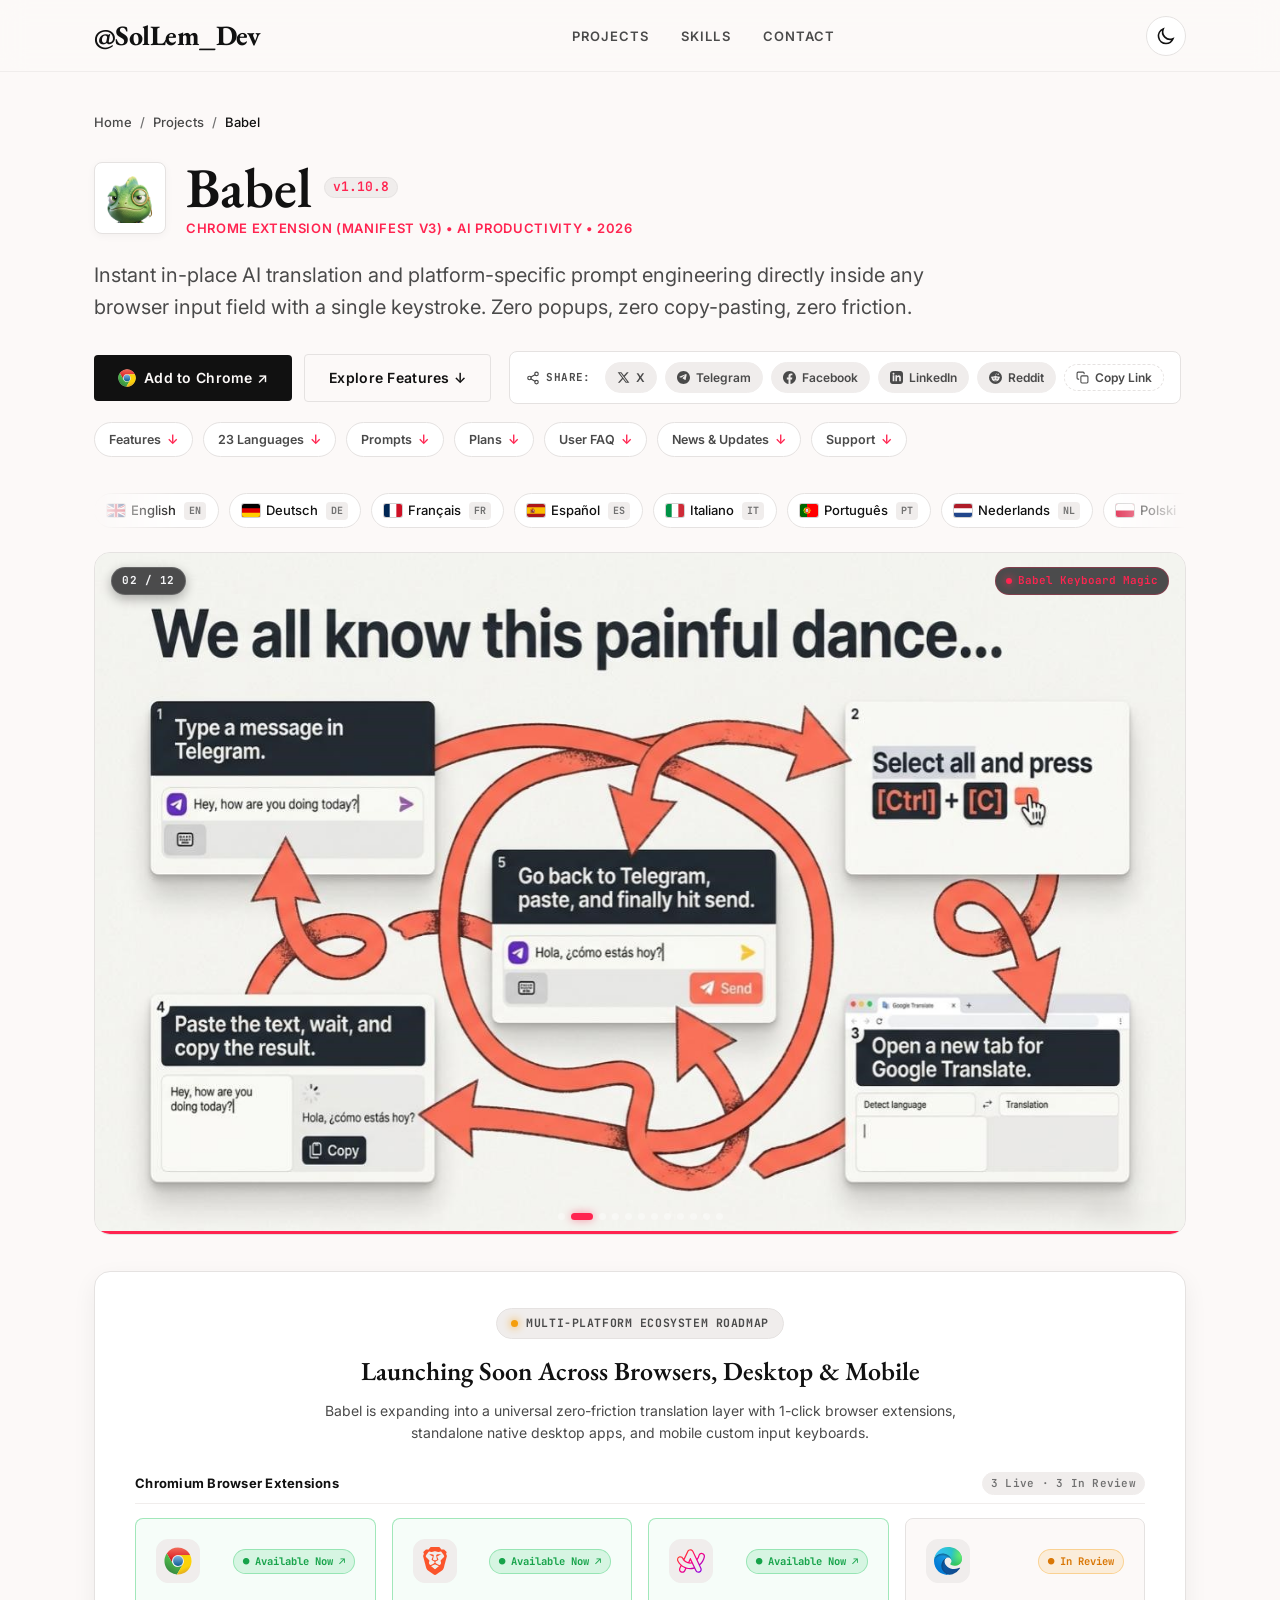
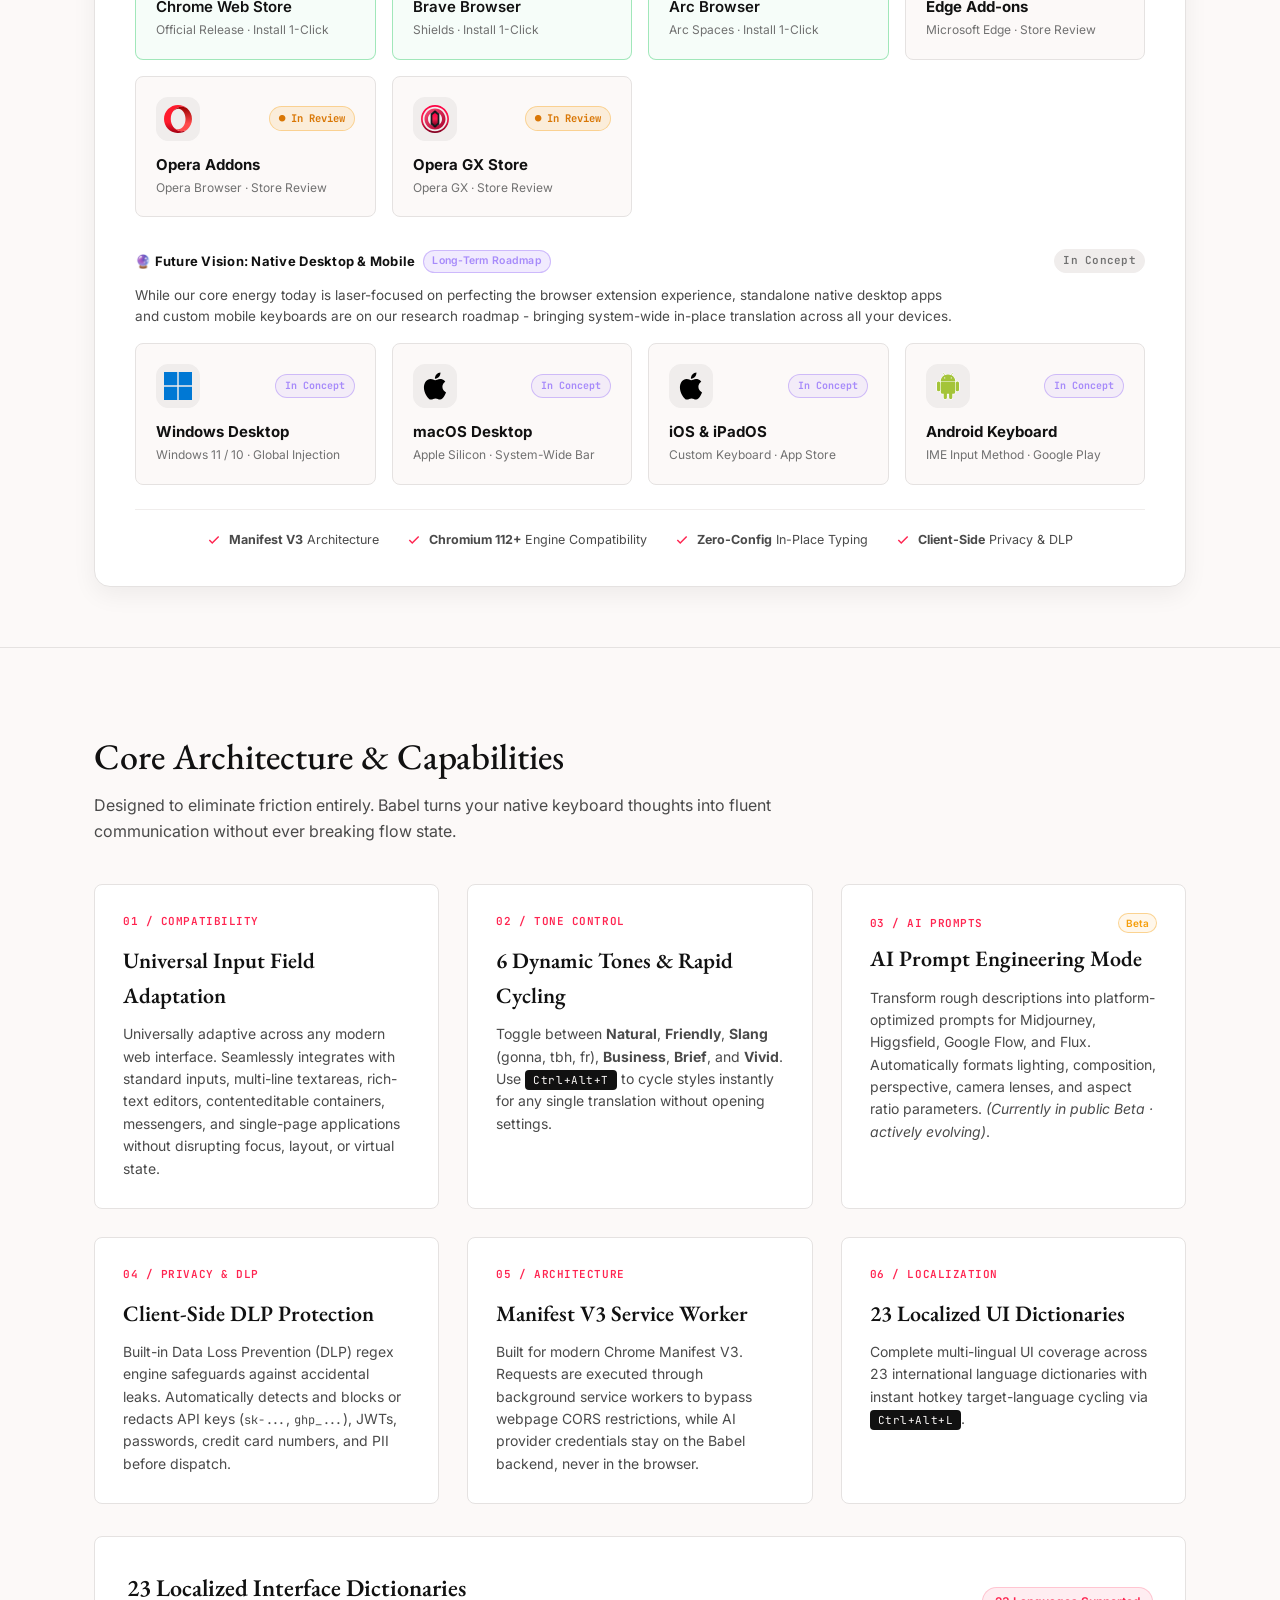
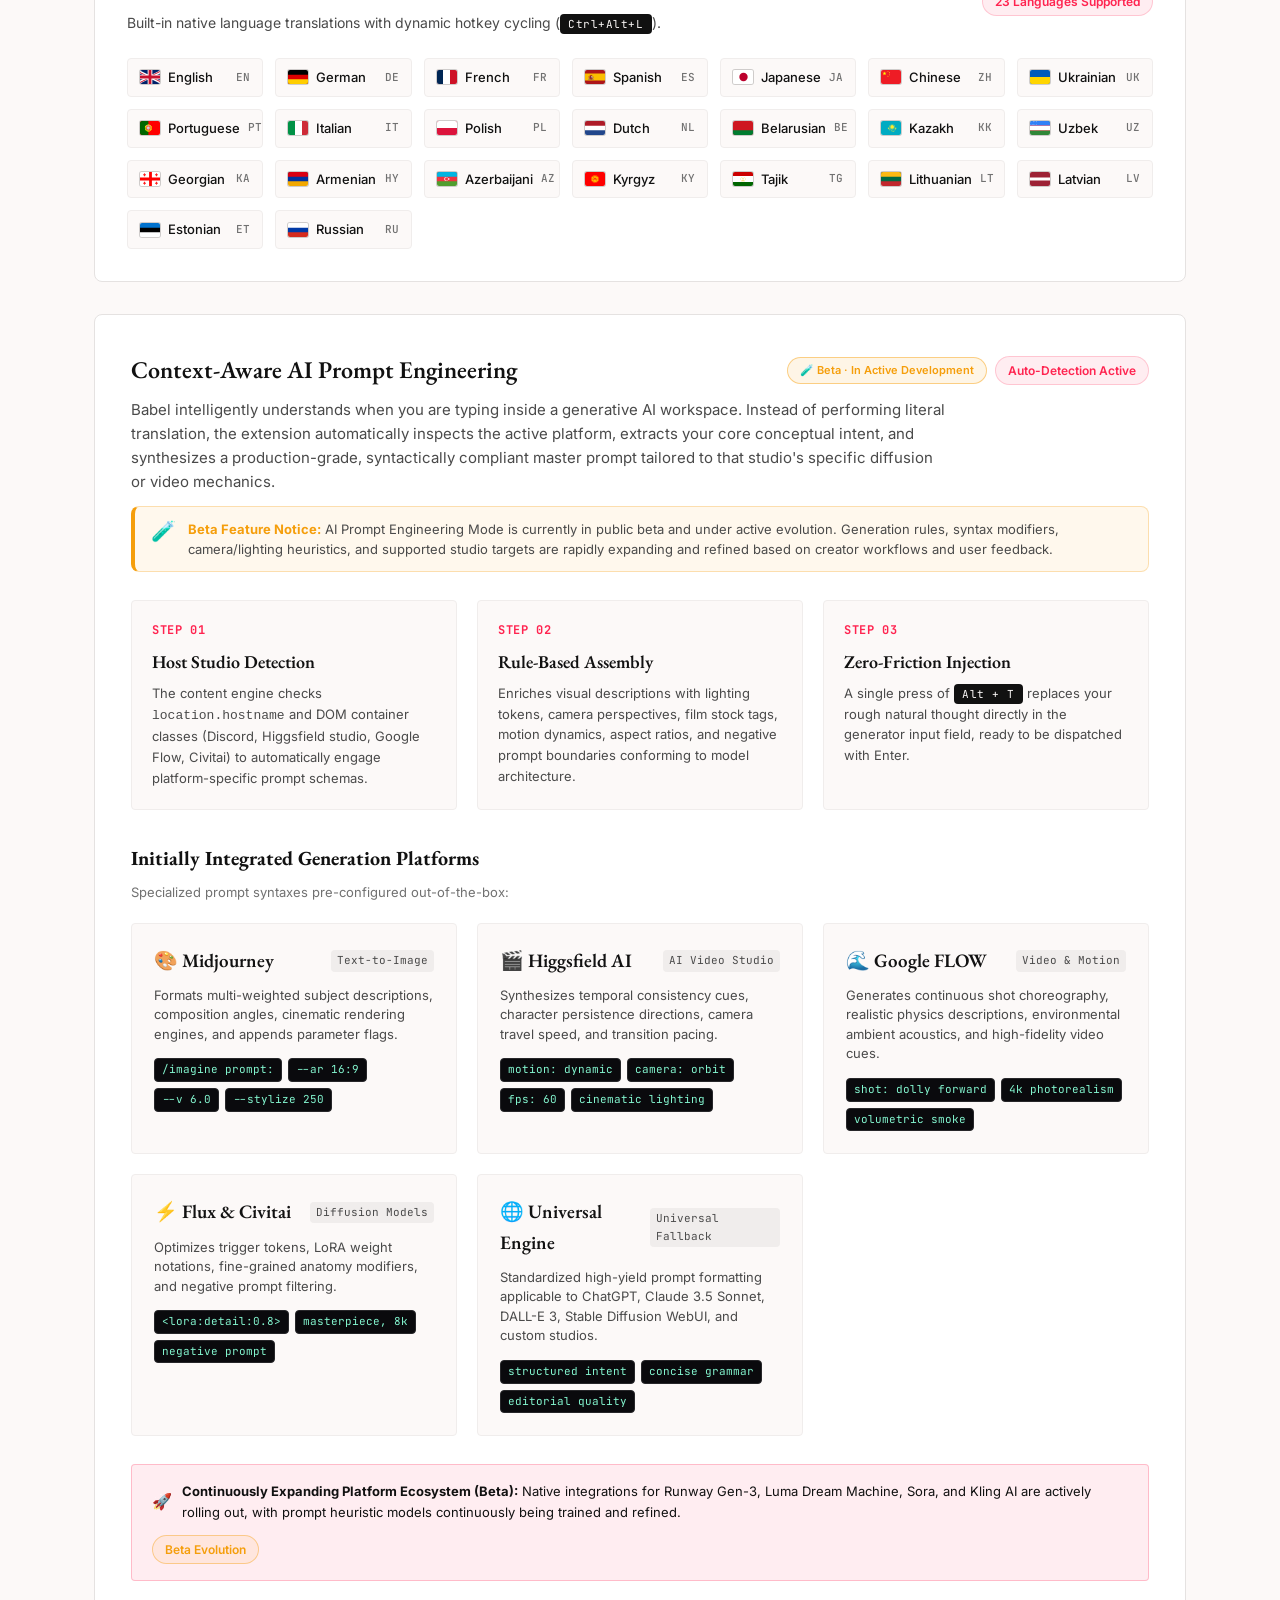
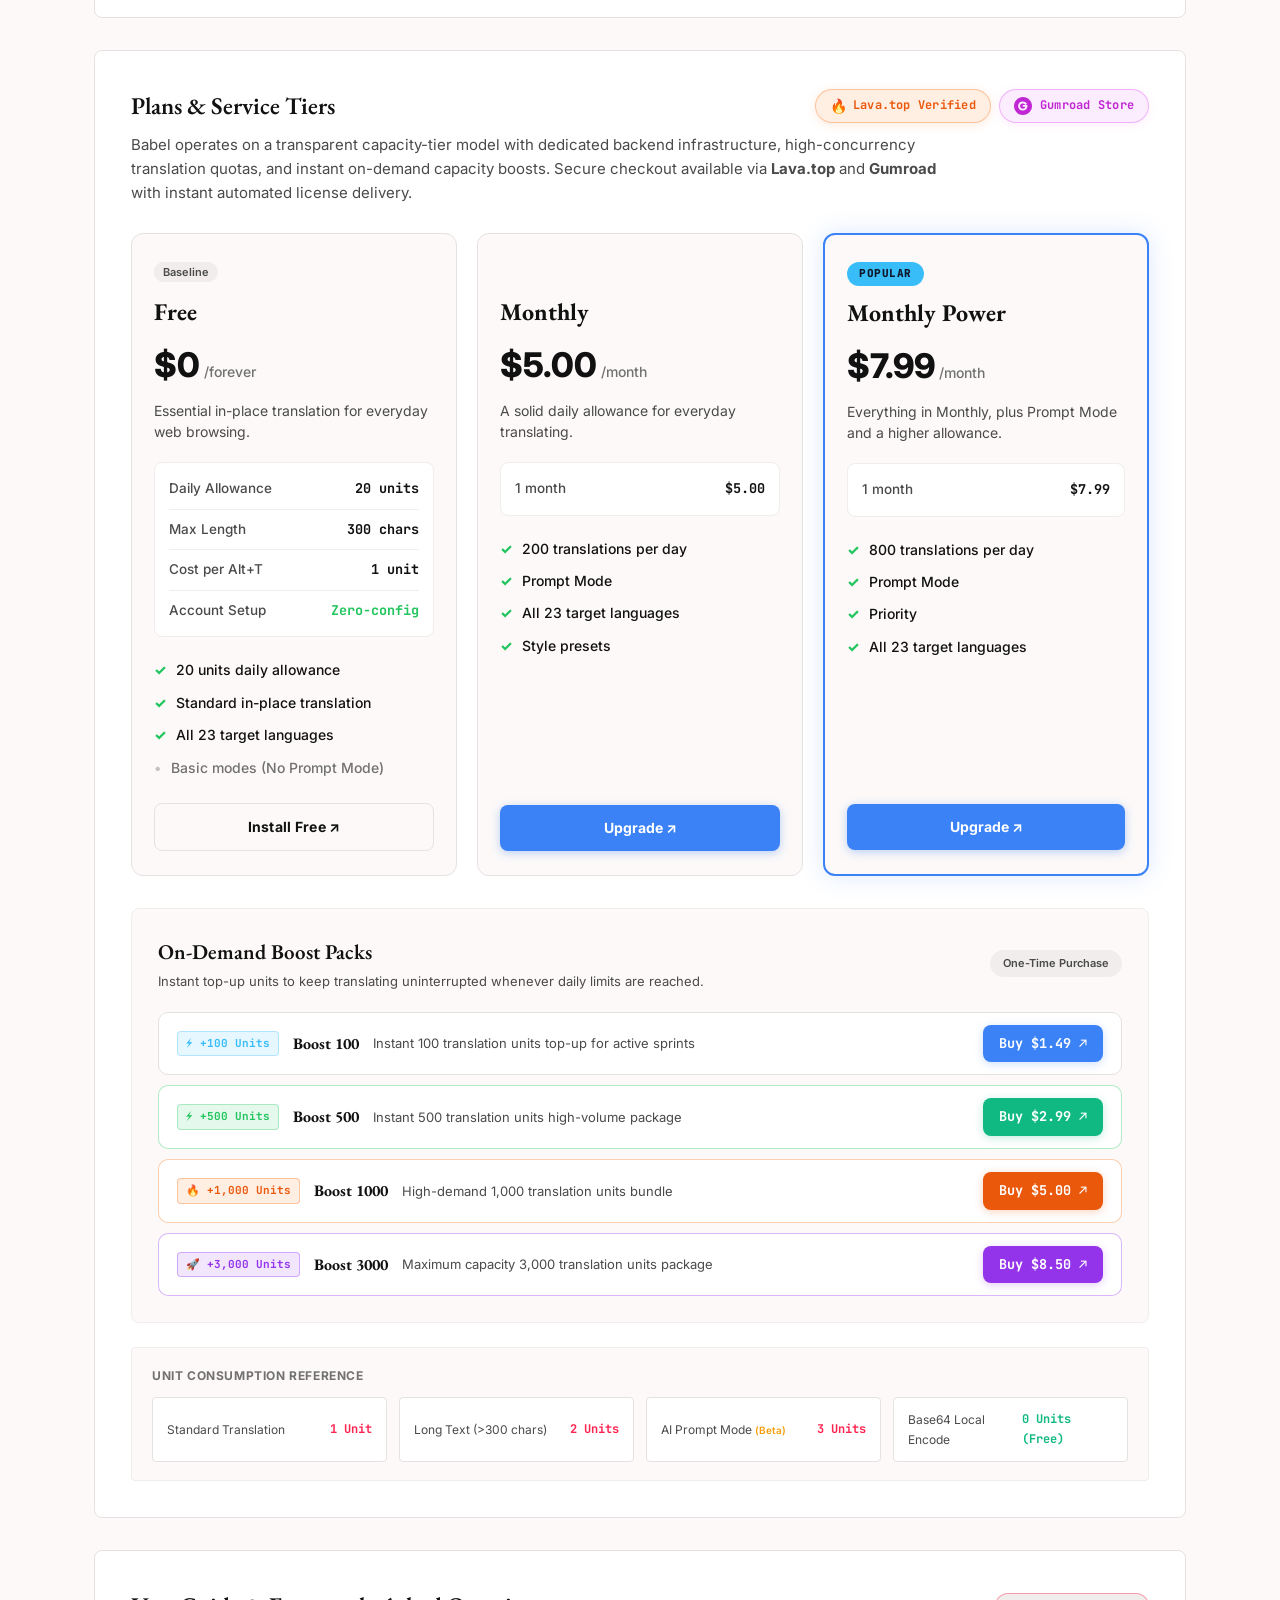
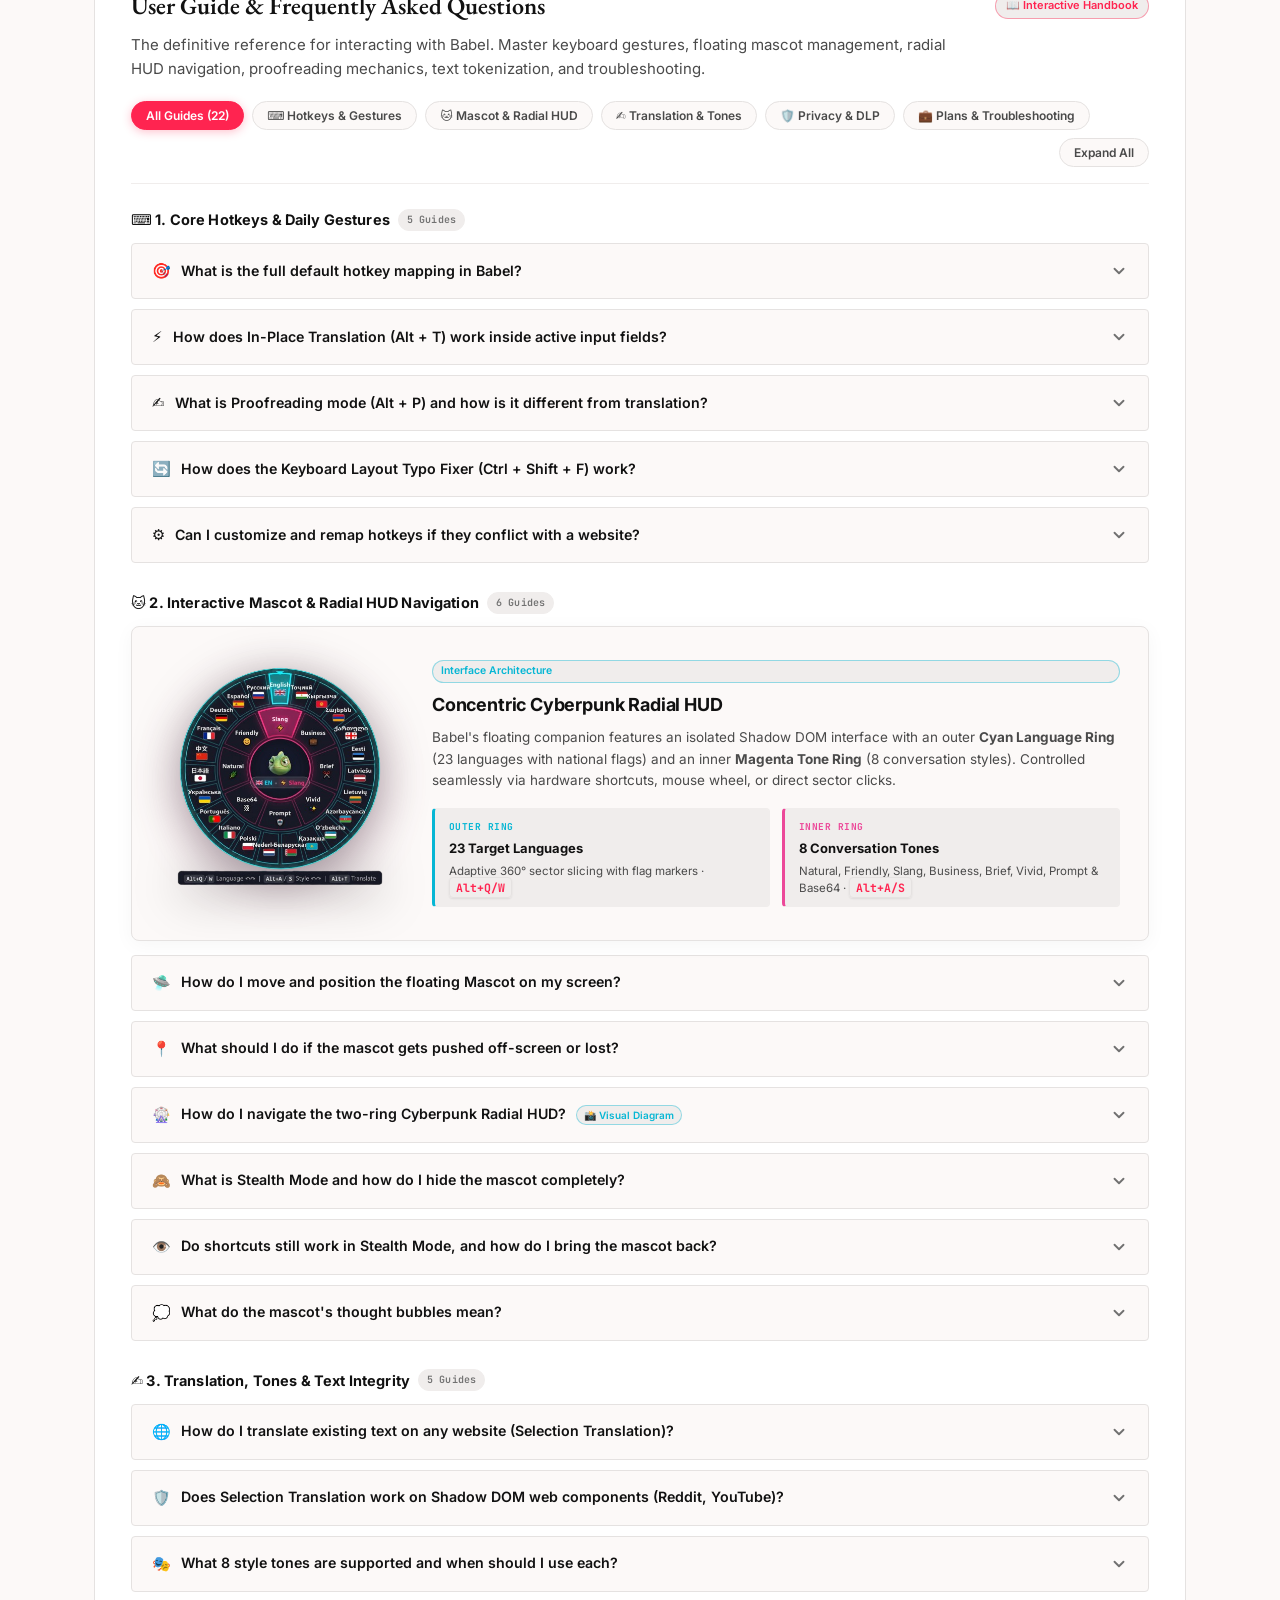
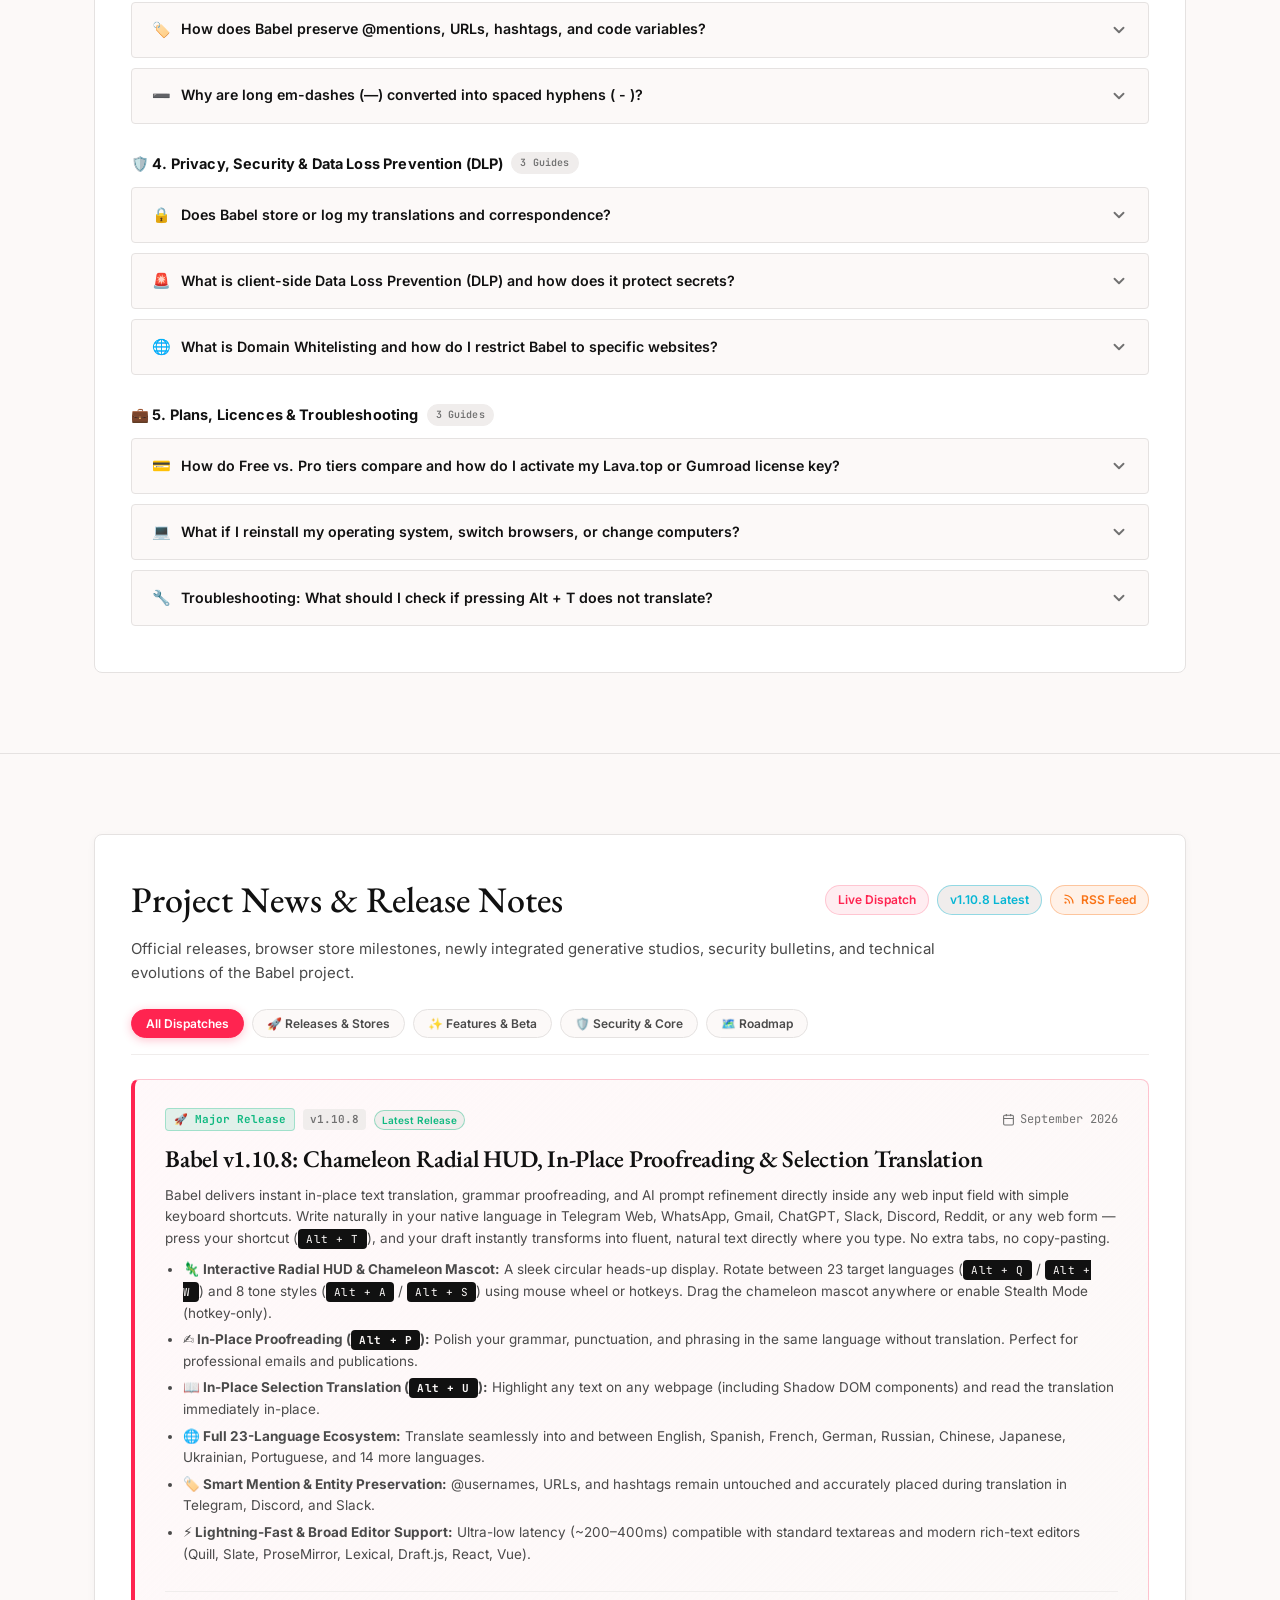
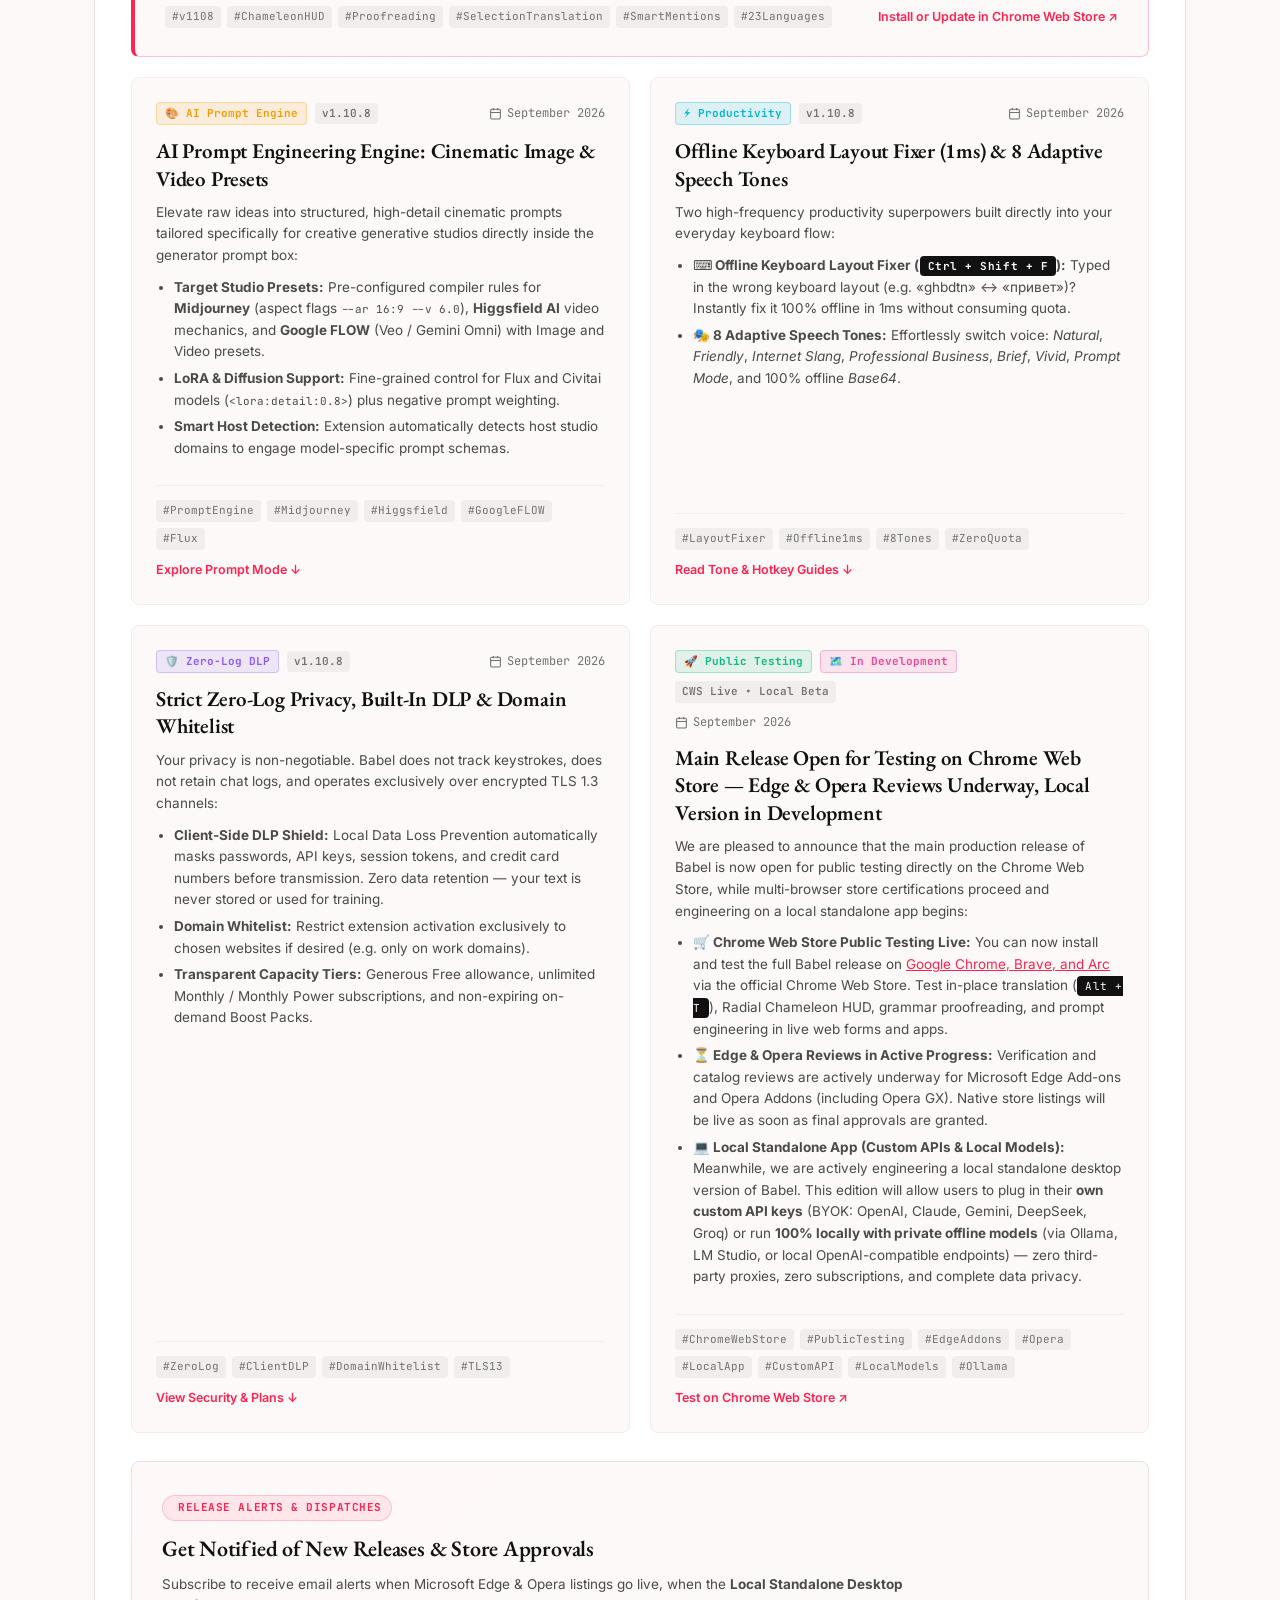
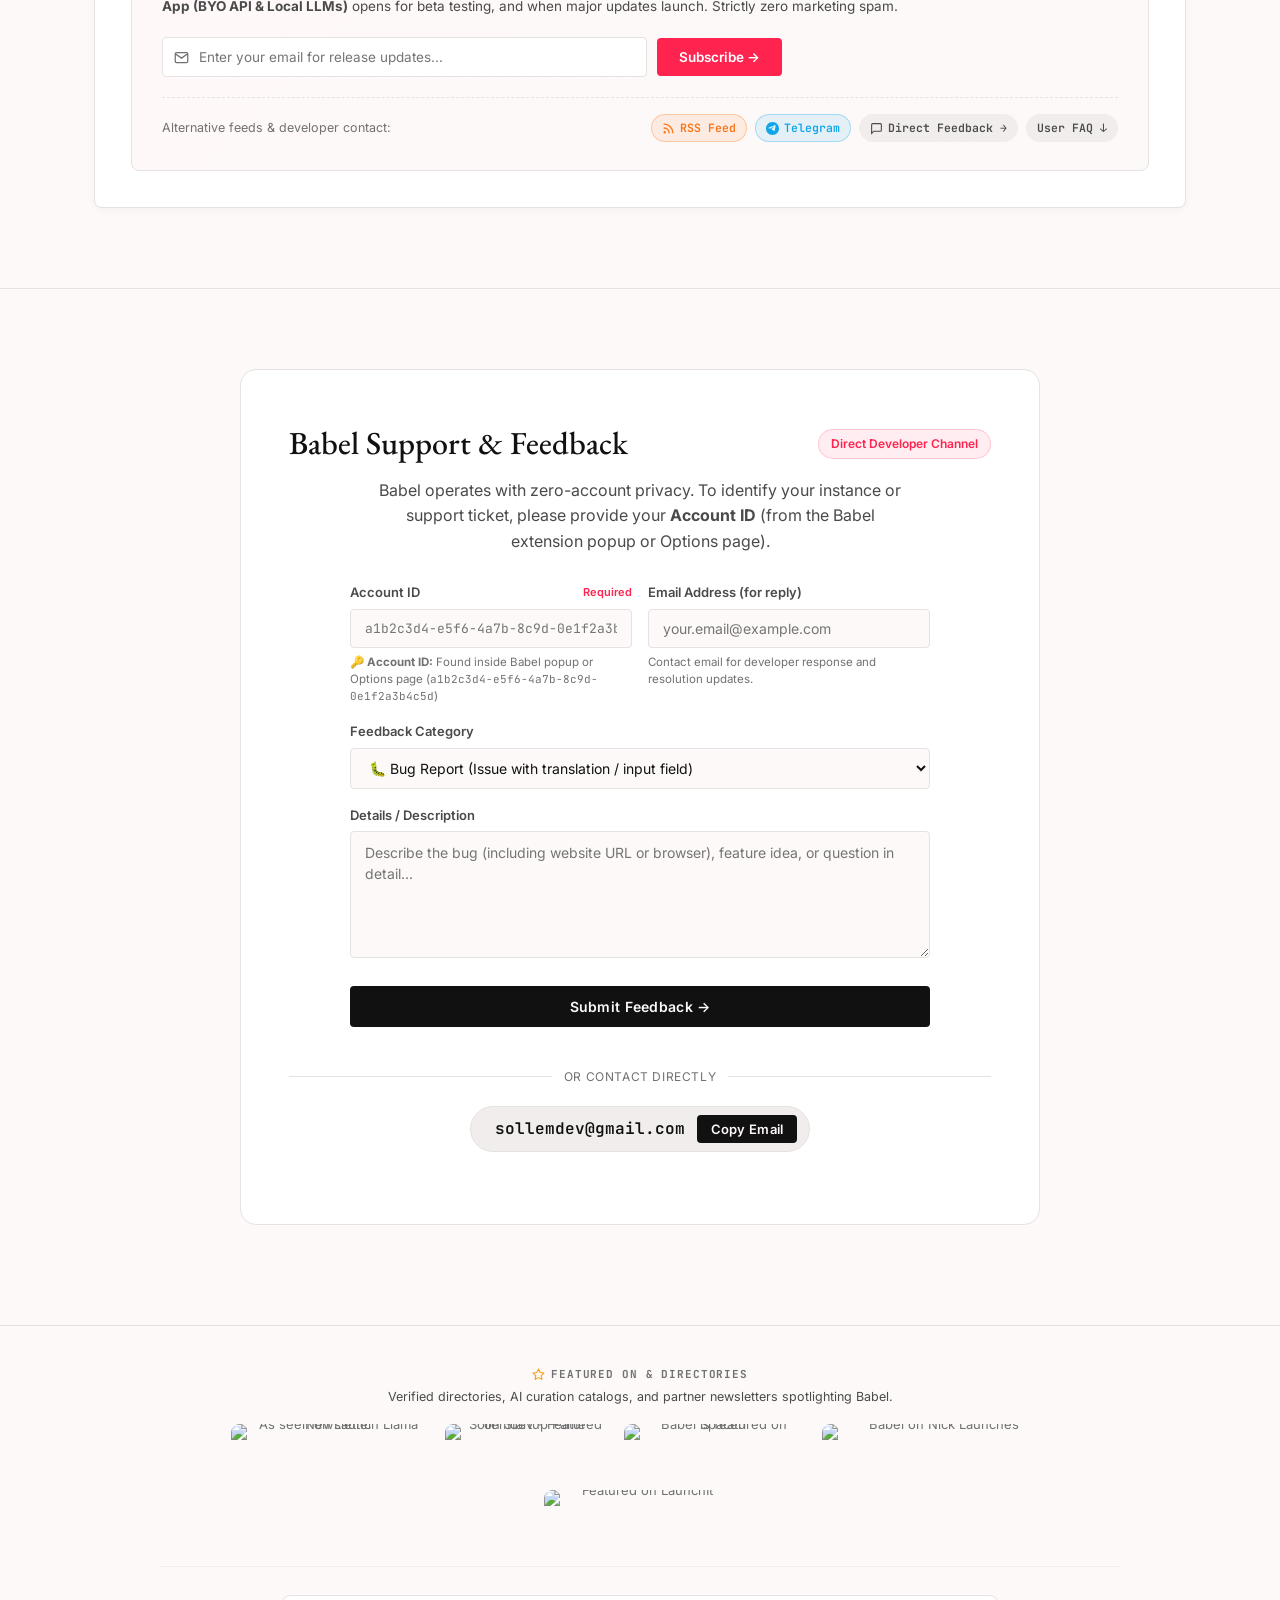
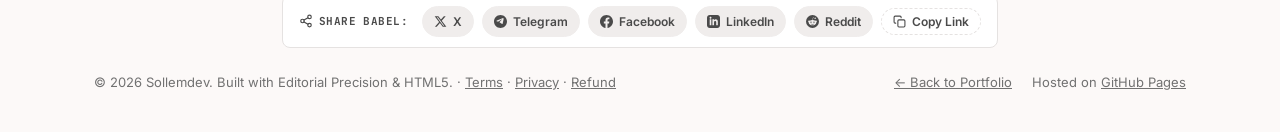
==== commit c8c67ec7: "feat: add studio donation block with Lava.top and Babel news subscription with RSS feed" ====
--- a/projects/babel.html
+++ b/projects/babel.html
@@ -21,6 +21,7 @@
   <meta name="author" content="Sollemdev" />
   <meta name="robots" content="index, follow, max-image-preview:large, max-snippet:-1, max-video-preview:-1" />
   <link rel="canonical" href="https://sollemdev.github.io/projects/babel.html" />
+  <link rel="alternate" type="application/rss+xml" title="Babel Project News &amp; Release Notes" href="babel-feed.xml" />
 
   <!-- OpenGraph / Facebook / LinkedIn / Telegram Metadata (Babel Social Card Preview) -->
   <meta property="og:site_name" content="Sollemdev Studio" />
@@ -83,7 +84,7 @@
   <link href="https://fonts.googleapis.com/css2?family=EB+Garamond:ital,wght@0,400;0,500;0,600;0,700;1,400;1,600&family=Inter:wght@400;500;600;700&family=JetBrains+Mono:wght@400;600&display=swap" rel="stylesheet" />
 
   <!-- Stylesheet -->
-  <link rel="stylesheet" href="../css/style.css?v=1.10.8" />
+  <link rel="stylesheet" href="../css/style.css?v=1.10.9" />
 </head>
 <body>
 
@@ -1755,6 +1756,10 @@
               <div style="display: flex; align-items: center; gap: 8px; flex-wrap: wrap;">
                 <span class="meta-pill highlight"><span class="pulse-dot"></span> Live Dispatch</span>
                 <span class="meta-pill" style="border-color: rgba(6, 182, 212, 0.4); color: #06b6d4;">v1.10.8 Latest</span>
+                <a href="babel-feed.xml" target="_blank" rel="noopener noreferrer" class="meta-pill rss-header-pill" title="Subscribe via RSS / Atom feed">
+                  <svg width="12" height="12" viewBox="0 0 24 24" fill="none" stroke="currentColor" stroke-width="2.5" stroke-linecap="round" stroke-linejoin="round" style="vertical-align: -1px; margin-right: 3px;"><path d="M4 11a9 9 0 0 1 9 9"/><path d="M4 4a16 16 0 0 1 16 16"/><circle cx="5" cy="19" r="1"/></svg>
+                  <span>RSS Feed</span>
+                </a>
               </div>
             </div>
             <p class="section-subtitle" style="font-size: 15px; color: var(--text-secondary); max-width: 840px; line-height: 1.6; margin-bottom: 24px;">
@@ -2002,18 +2007,75 @@
 
           </div>
 
-          <!-- News Footer / Feedback Dispatch Strip (No GitHub links) -->
-          <div class="news-footer-strip">
-            <div class="news-footer-text">
-              <strong>Stay in the loop &amp; shape Babel's trajectory:</strong> Have an idea for a new prompt studio target, feedback on a translation model, or want to report an issue?
-            </div>
-            <div class="news-footer-actions">
-              <a href="#support" class="btn-news-action btn-news-primary">
-                Send Direct Feedback &rarr;
-              </a>
-              <a href="#faq" class="btn-news-action btn-news-secondary">
-                Explore User FAQ &darr;
-              </a>
+          <!-- News Subscription & Dispatch Strip -->
+          <div class="news-subscribe-card">
+            <div class="news-subscribe-inner">
+              <div class="news-subscribe-header-col">
+                <div class="news-subscribe-badge">
+                  <span class="pulse-dot"></span>
+                  <span>Release Alerts &amp; Dispatches</span>
+                </div>
+                <h3 class="news-subscribe-title">Get Notified of New Releases &amp; Store Approvals</h3>
+                <p class="news-subscribe-desc">
+                  Subscribe to receive email alerts when Microsoft Edge &amp; Opera listings go live, when the <strong>Local Standalone Desktop App (BYO API &amp; Local LLMs)</strong> opens for beta testing, and when major updates launch. Strictly zero marketing spam.
+                </p>
+              </div>
+
+              <!-- Web3Forms Subscription Form -->
+              <form id="babel-subscribe-form" class="news-subscribe-form" action="https://api.web3forms.com/submit" method="POST">
+                <input type="hidden" name="access_key" value="1a416254-b4a8-4338-a874-90cbd3269cf2" />
+                <input type="hidden" name="subject" value="New Babel Release &amp; News Subscriber" />
+                <input type="hidden" name="from_name" value="Babel News Dispatch" />
+                <input type="hidden" name="source" value="https://sollemdev.github.io/projects/babel.html#news" />
+                <input type="hidden" name="subscription_type" value="Babel Releases, Store Approvals &amp; Local Desktop Beta" />
+                <input type="checkbox" name="botcheck" class="hidden" style="display: none;" />
+
+                <div class="news-subscribe-input-group">
+                  <div class="news-subscribe-field-wrap">
+                    <svg class="news-subscribe-field-icon" width="15" height="15" viewBox="0 0 24 24" fill="none" stroke="currentColor" stroke-width="2"><path d="M4 4h16c1.1 0 2 .9 2 2v12c0 1.1-.9 2-2 2H4c-1.1 0-2-.9-2-2V6c0-1.1.9-2 2-2z"/><polyline points="22,6 12,13 2,6"/></svg>
+                    <input 
+                      type="email" 
+                      name="email" 
+                      id="subscribe-email-input" 
+                      class="news-subscribe-input" 
+                      placeholder="Enter your email for release updates..." 
+                      required 
+                      autocomplete="email" 
+                      aria-label="Your email address" 
+                    />
+                  </div>
+                  <button type="submit" id="subscribe-submit-btn" class="btn-news-subscribe">
+                    <span class="btn-sub-text">Subscribe &rarr;</span>
+                    <span class="btn-sub-loading" style="display: none;">
+                      <svg class="spinner-icon" width="14" height="14" viewBox="0 0 24 24" fill="none" stroke="currentColor" stroke-width="2"><path d="M21 12a9 9 0 1 1-6.219-8.56"/></svg>
+                      Subscribing...
+                    </span>
+                  </button>
+                </div>
+                <div id="subscribe-status" class="news-subscribe-status" aria-live="polite"></div>
+              </form>
+            </div>
+
+            <!-- Alternate Dispatch Channels: RSS Feed, Telegram, Direct Support -->
+            <div class="news-channels-strip">
+              <span class="channels-caption">Alternative feeds &amp; developer contact:</span>
+              <div class="channels-links-group">
+                <a href="babel-feed.xml" target="_blank" rel="noopener noreferrer" class="channel-action-pill rss" title="Subscribe via RSS / Atom reader">
+                  <svg width="13" height="13" viewBox="0 0 24 24" fill="none" stroke="currentColor" stroke-width="2.5" stroke-linecap="round" stroke-linejoin="round"><path d="M4 11a9 9 0 0 1 9 9"/><path d="M4 4a16 16 0 0 1 16 16"/><circle cx="5" cy="19" r="1"/></svg>
+                  <span>RSS Feed</span>
+                </a>
+                <a href="https://t.me/share/url?url=https%3A%2F%2Fsollemdev.github.io%2Fprojects%2Fbabel.html%23news&text=Babel%20-%20Project%20News%20%26%20Release%20Notes" target="_blank" rel="noopener noreferrer" class="channel-action-pill telegram" title="Share or follow on Telegram">
+                  <svg width="13" height="13" viewBox="0 0 24 24" fill="currentColor"><path d="M12 0C5.373 0 0 5.373 0 12s5.373 12 12 12 12-5.373 12-12S18.627 0 12 0zm5.562 8.161c-.18.847-.96 4.966-1.357 7.085-.168.898-.5 1.199-.821 1.229-.698.064-1.228-.46-1.905-.904-1.06-.694-1.659-1.126-2.687-1.803-1.188-.783-.418-1.213.259-1.916.177-.184 3.247-2.977 3.307-3.23.007-.032.014-.15-.056-.212s-.174-.041-.249-.024c-.106.024-1.793 1.14-5.061 3.345-.479.329-.913.489-1.302.481-.428-.009-1.252-.242-1.865-.442-.751-.244-1.349-.374-1.297-.789.027-.216.325-.437.893-.664 3.498-1.524 5.831-2.529 7.001-3.014 3.332-1.386 4.025-1.627 4.477-1.635.099-.002.321.023.465.14.121.099.155.232.171.326.016.093.036.307.02.474z"/></svg>
+                  <span>Telegram</span>
+                </a>
+                <a href="#support" class="channel-action-pill feedback" title="Send direct developer feedback or feature proposal">
+                  <svg width="13" height="13" viewBox="0 0 24 24" fill="none" stroke="currentColor" stroke-width="2"><path d="M21 15a2 2 0 0 1-2 2H7l-4 4V5a2 2 0 0 1 2-2h14a2 2 0 0 1 2 2z"/></svg>
+                  <span>Direct Feedback &rarr;</span>
+                </a>
+                <a href="#faq" class="channel-action-pill faq" title="Explore User FAQ">
+                  <span>User FAQ &darr;</span>
+                </a>
+              </div>
             </div>
           </div>
 
@@ -2698,11 +2760,73 @@
       });
     }
 
+    // Babel News Subscription Form Handler
+    function initBabelSubscribeForm() {
+      const form = document.getElementById("babel-subscribe-form");
+      if (!form) return;
+
+      const submitBtn = document.getElementById("subscribe-submit-btn");
+      const btnText = submitBtn ? submitBtn.querySelector(".btn-sub-text") : null;
+      const btnLoading = submitBtn ? submitBtn.querySelector(".btn-sub-loading") : null;
+      const statusEl = document.getElementById("subscribe-status");
+
+      form.addEventListener("submit", async (e) => {
+        e.preventDefault();
+
+        if (!form.checkValidity()) {
+          form.reportValidity();
+          return;
+        }
+
+        const formData = new FormData(form);
+
+        if (btnText) btnText.style.display = "none";
+        if (btnLoading) btnLoading.style.display = "inline-flex";
+        if (submitBtn) submitBtn.disabled = true;
+        if (statusEl) {
+          statusEl.className = "news-subscribe-status";
+          statusEl.textContent = "";
+        }
+
+        try {
+          const response = await fetch("https://api.web3forms.com/submit", {
+            method: "POST",
+            body: formData
+          });
+
+          const data = await response.json();
+
+          if (data.success) {
+            if (statusEl) {
+              statusEl.className = "news-subscribe-status success";
+              statusEl.textContent = "✓ Subscribed! You will be alerted as soon as new stores or major updates launch.";
+            }
+            form.reset();
+            if (typeof showToast === "function") {
+              showToast("Subscribed to Babel release alerts!");
+            }
+          } else {
+            throw new Error(data.message || "Failed to subscribe.");
+          }
+        } catch (err) {
+          if (statusEl) {
+            statusEl.className = "news-subscribe-status error";
+            statusEl.textContent = "Could not subscribe automatically. Please email directly to sollemdev@gmail.com.";
+          }
+        } finally {
+          if (btnText) btnText.style.display = "inline";
+          if (btnLoading) btnLoading.style.display = "none";
+          if (submitBtn) submitBtn.disabled = false;
+        }
+      });
+    }
+
     document.addEventListener("DOMContentLoaded", () => {
       initTheme();
       initScrollToTop();
       initBannerCarousel();
       initBabelSupportForm();
+      initBabelSubscribeForm();
       initSocialShare();
       initMobilePricingTabs();
       initMobileStickyNav();
--- a/css/style.css
+++ b/css/style.css
@@ -1749,6 +1749,157 @@
   }
 }
 
+/* Donation / Support Studio Block */
+.donate-card {
+  background: linear-gradient(135deg, rgba(255, 36, 80, 0.03) 0%, var(--bg-card) 100%);
+  border: 1px solid var(--border-color);
+  border-radius: var(--radius-lg);
+  padding: 36px 32px 30px;
+  max-width: 800px;
+  margin: 36px auto 0;
+  text-align: center;
+  position: relative;
+  overflow: hidden;
+  transition: all var(--transition-normal);
+}
+
+[data-theme="dark"] .donate-card {
+  background: linear-gradient(135deg, rgba(255, 59, 96, 0.06) 0%, #18181D 100%);
+  border-color: rgba(255, 255, 255, 0.08);
+}
+
+.donate-card:hover {
+  border-color: rgba(255, 36, 80, 0.35);
+  box-shadow: var(--shadow-md);
+}
+
+.donate-badge-wrap {
+  display: flex;
+  justify-content: center;
+  margin-bottom: 14px;
+}
+
+.donate-title {
+  font-family: var(--font-serif);
+  font-size: 28px;
+  font-weight: 500;
+  color: var(--text-primary);
+  margin-bottom: 10px;
+  letter-spacing: -0.01em;
+}
+
+.donate-desc {
+  font-size: 15px;
+  line-height: 1.6;
+  color: var(--text-secondary);
+  max-width: 580px;
+  margin: 0 auto 20px;
+}
+
+.donate-widget-wrapper {
+  display: flex;
+  justify-content: center;
+  align-items: center;
+  margin: 0 auto 16px;
+  max-width: 100%;
+}
+
+.btn-donate-lava {
+  display: inline-flex;
+  align-items: center;
+  justify-content: center;
+  gap: 10px;
+  height: 56px;
+  width: 350px;
+  max-width: 100%;
+  background-color: #111111;
+  color: #FFFFFF;
+  border-radius: 28px;
+  text-decoration: none;
+  font-family: var(--font-sans);
+  font-size: 16px;
+  font-weight: 600;
+  letter-spacing: 0.01em;
+  transition: all var(--transition-normal);
+  box-shadow: 0 4px 16px rgba(0, 0, 0, 0.18);
+  border: 1px solid rgba(255, 255, 255, 0.12);
+  cursor: pointer;
+}
+
+[data-theme="dark"] .btn-donate-lava {
+  background: linear-gradient(135deg, #24242e 0%, #16161d 100%);
+  color: #FFFFFF;
+  border: 1px solid rgba(255, 59, 96, 0.35);
+  box-shadow: 0 4px 20px rgba(0, 0, 0, 0.5), 0 0 15px rgba(255, 59, 96, 0.15);
+}
+
+.btn-donate-lava:hover {
+  transform: translateY(-2px);
+  background-color: var(--accent-primary);
+  border-color: var(--accent-primary);
+  color: #FFFFFF;
+  box-shadow: 0 8px 24px rgba(255, 36, 80, 0.35);
+}
+
+[data-theme="dark"] .btn-donate-lava:hover {
+  background: linear-gradient(135deg, #FF3B60 0%, #E0103B 100%);
+  border-color: #FF3B60;
+  box-shadow: 0 8px 28px rgba(255, 59, 96, 0.45);
+  color: #FFFFFF;
+}
+
+.donate-flame-icon {
+  font-size: 18px;
+  line-height: 1;
+  display: inline-block;
+}
+
+.donate-btn-text {
+  font-weight: 600;
+  letter-spacing: 0.01em;
+}
+
+.donate-btn-badge {
+  font-family: var(--font-mono);
+  font-size: 11.5px;
+  font-weight: 600;
+  padding: 2px 7px;
+  border-radius: var(--radius-sm);
+  background: rgba(255, 255, 255, 0.15);
+  color: #FFFFFF;
+  letter-spacing: 0.02em;
+}
+
+.donate-widget-wrapper iframe {
+  max-width: 100%;
+  border: none;
+  border-radius: 30px;
+  display: block;
+}
+
+.donate-footer-note {
+  display: inline-flex;
+  align-items: center;
+  justify-content: center;
+  gap: 6px;
+  font-family: var(--font-mono);
+  font-size: 11.5px;
+  color: var(--text-muted);
+}
+
+@media (max-width: 600px) {
+  .donate-card {
+    padding: 28px 20px 24px;
+    margin-top: 24px;
+  }
+  .donate-title {
+    font-size: 23px;
+  }
+  .donate-desc {
+    font-size: 13.5px;
+  }
+}
+
 .social-links-row {
   display: flex;
   justify-content: center;
@@ -5155,6 +5306,252 @@
 .btn-news-secondary:hover {
   border-color: var(--text-primary);
   color: var(--text-primary);
+}
+
+/* News Subscribe Card & RSS Dispatch */
+.news-subscribe-card {
+  margin-top: 28px;
+  padding: 28px 30px;
+  background: linear-gradient(135deg, rgba(255, 36, 80, 0.03) 0%, var(--bg-surface) 100%);
+  border: 1px solid var(--border-color);
+  border-radius: var(--radius-md);
+  position: relative;
+  overflow: hidden;
+  transition: all var(--transition-normal);
+}
+
+[data-theme="dark"] .news-subscribe-card {
+  background: linear-gradient(135deg, rgba(255, 59, 96, 0.06) 0%, #12161f 100%);
+  border-color: rgba(255, 255, 255, 0.08);
+}
+
+.news-subscribe-card:hover {
+  border-color: rgba(255, 36, 80, 0.3);
+}
+
+.news-subscribe-header-col {
+  margin-bottom: 20px;
+}
+
+.news-subscribe-badge {
+  display: inline-flex;
+  align-items: center;
+  gap: 6px;
+  font-family: var(--font-mono);
+  font-size: 11px;
+  font-weight: 700;
+  text-transform: uppercase;
+  letter-spacing: 0.05em;
+  color: var(--accent-primary);
+  background: var(--accent-subtle);
+  padding: 3px 9px;
+  border-radius: var(--radius-full);
+  border: 1px solid rgba(255, 36, 80, 0.2);
+  margin-bottom: 10px;
+}
+
+.news-subscribe-title {
+  font-family: var(--font-serif);
+  font-size: 22px;
+  font-weight: 600;
+  color: var(--text-primary);
+  margin: 0 0 8px;
+  letter-spacing: -0.01em;
+}
+
+.news-subscribe-desc {
+  font-size: 13.5px;
+  line-height: 1.6;
+  color: var(--text-secondary);
+  max-width: 760px;
+  margin: 0;
+}
+
+.news-subscribe-form {
+  margin-bottom: 20px;
+}
+
+.news-subscribe-input-group {
+  display: flex;
+  align-items: center;
+  gap: 10px;
+  max-width: 620px;
+  flex-wrap: wrap;
+}
+
+.news-subscribe-field-wrap {
+  flex: 1;
+  min-width: 260px;
+  position: relative;
+  display: flex;
+  align-items: center;
+}
+
+.news-subscribe-field-icon {
+  position: absolute;
+  left: 12px;
+  color: var(--text-muted);
+  pointer-events: none;
+}
+
+.news-subscribe-input {
+  width: 100%;
+  padding: 11px 14px 11px 36px;
+  font-family: var(--font-sans);
+  font-size: 13.5px;
+  color: var(--text-primary);
+  background-color: var(--bg-card);
+  border: 1px solid var(--border-color);
+  border-radius: var(--radius-sm);
+  transition: all var(--transition-fast);
+}
+
+.news-subscribe-input:focus {
+  outline: none;
+  border-color: var(--accent-primary);
+  box-shadow: 0 0 0 3px var(--accent-subtle);
+  background-color: var(--bg-surface-elevated);
+}
+
+.btn-news-subscribe {
+  display: inline-flex;
+  align-items: center;
+  justify-content: center;
+  gap: 6px;
+  padding: 11px 22px;
+  font-family: var(--font-sans);
+  font-size: 13.5px;
+  font-weight: 600;
+  color: #ffffff;
+  background-color: var(--accent-primary);
+  border: none;
+  border-radius: var(--radius-sm);
+  cursor: pointer;
+  transition: all var(--transition-fast);
+  white-space: nowrap;
+}
+
+.btn-news-subscribe:hover {
+  background-color: var(--accent-hover);
+  transform: translateY(-1px);
+}
+
+.btn-news-subscribe:disabled {
+  opacity: 0.65;
+  cursor: not-allowed;
+  transform: none;
+}
+
+.news-subscribe-status {
+  font-size: 13px;
+  margin-top: 8px;
+  transition: all var(--transition-fast);
+}
+
+.news-subscribe-status.success {
+  color: #10b981;
+  font-weight: 600;
+}
+
+.news-subscribe-status.error {
+  color: #ef4444;
+  font-weight: 500;
+}
+
+/* Secondary Channels Strip */
+.news-channels-strip {
+  display: flex;
+  align-items: center;
+  justify-content: space-between;
+  flex-wrap: wrap;
+  gap: 12px;
+  padding-top: 16px;
+  border-top: 1px dashed var(--border-color);
+}
+
+.channels-caption {
+  font-size: 12.5px;
+  color: var(--text-muted);
+}
+
+.channels-links-group {
+  display: flex;
+  align-items: center;
+  flex-wrap: wrap;
+  gap: 8px;
+}
+
+.channel-action-pill {
+  font-family: var(--font-mono);
+  font-size: 11.5px;
+  font-weight: 600;
+  padding: 4px 10px;
+  border-radius: var(--radius-full);
+  display: inline-flex;
+  align-items: center;
+  gap: 5px;
+  text-decoration: none;
+  transition: all var(--transition-fast);
+  background: var(--tag-bg);
+  color: var(--text-secondary);
+  border: 1px solid var(--border-subtle);
+}
+
+.channel-action-pill:hover {
+  color: var(--text-primary);
+  border-color: var(--border-color);
+  background: var(--tag-hover);
+}
+
+.channel-action-pill.rss {
+  background: rgba(249, 115, 22, 0.1);
+  color: #f97316;
+  border-color: rgba(249, 115, 22, 0.3);
+}
+
+.channel-action-pill.rss:hover {
+  background: rgba(249, 115, 22, 0.18);
+  border-color: #f97316;
+}
+
+.channel-action-pill.telegram {
+  background: rgba(14, 165, 233, 0.1);
+  color: #0ea5e9;
+  border-color: rgba(14, 165, 233, 0.3);
+}
+
+.channel-action-pill.telegram:hover {
+  background: rgba(14, 165, 233, 0.18);
+  border-color: #0ea5e9;
+}
+
+.rss-header-pill {
+  background: rgba(249, 115, 22, 0.1) !important;
+  color: #f97316 !important;
+  border-color: rgba(249, 115, 22, 0.35) !important;
+  text-decoration: none;
+  transition: all var(--transition-fast);
+}
+
+.rss-header-pill:hover {
+  background: rgba(249, 115, 22, 0.2) !important;
+  border-color: #f97316 !important;
+  transform: translateY(-1px);
+}
+
+@media (max-width: 600px) {
+  .news-subscribe-card {
+    padding: 20px 16px;
+  }
+  .news-subscribe-title {
+    font-size: 19px;
+  }
+  .news-subscribe-field-wrap {
+    min-width: 100%;
+  }
+  .btn-news-subscribe {
+    width: 100%;
+  }
 }
 
 /* ==========================================================================
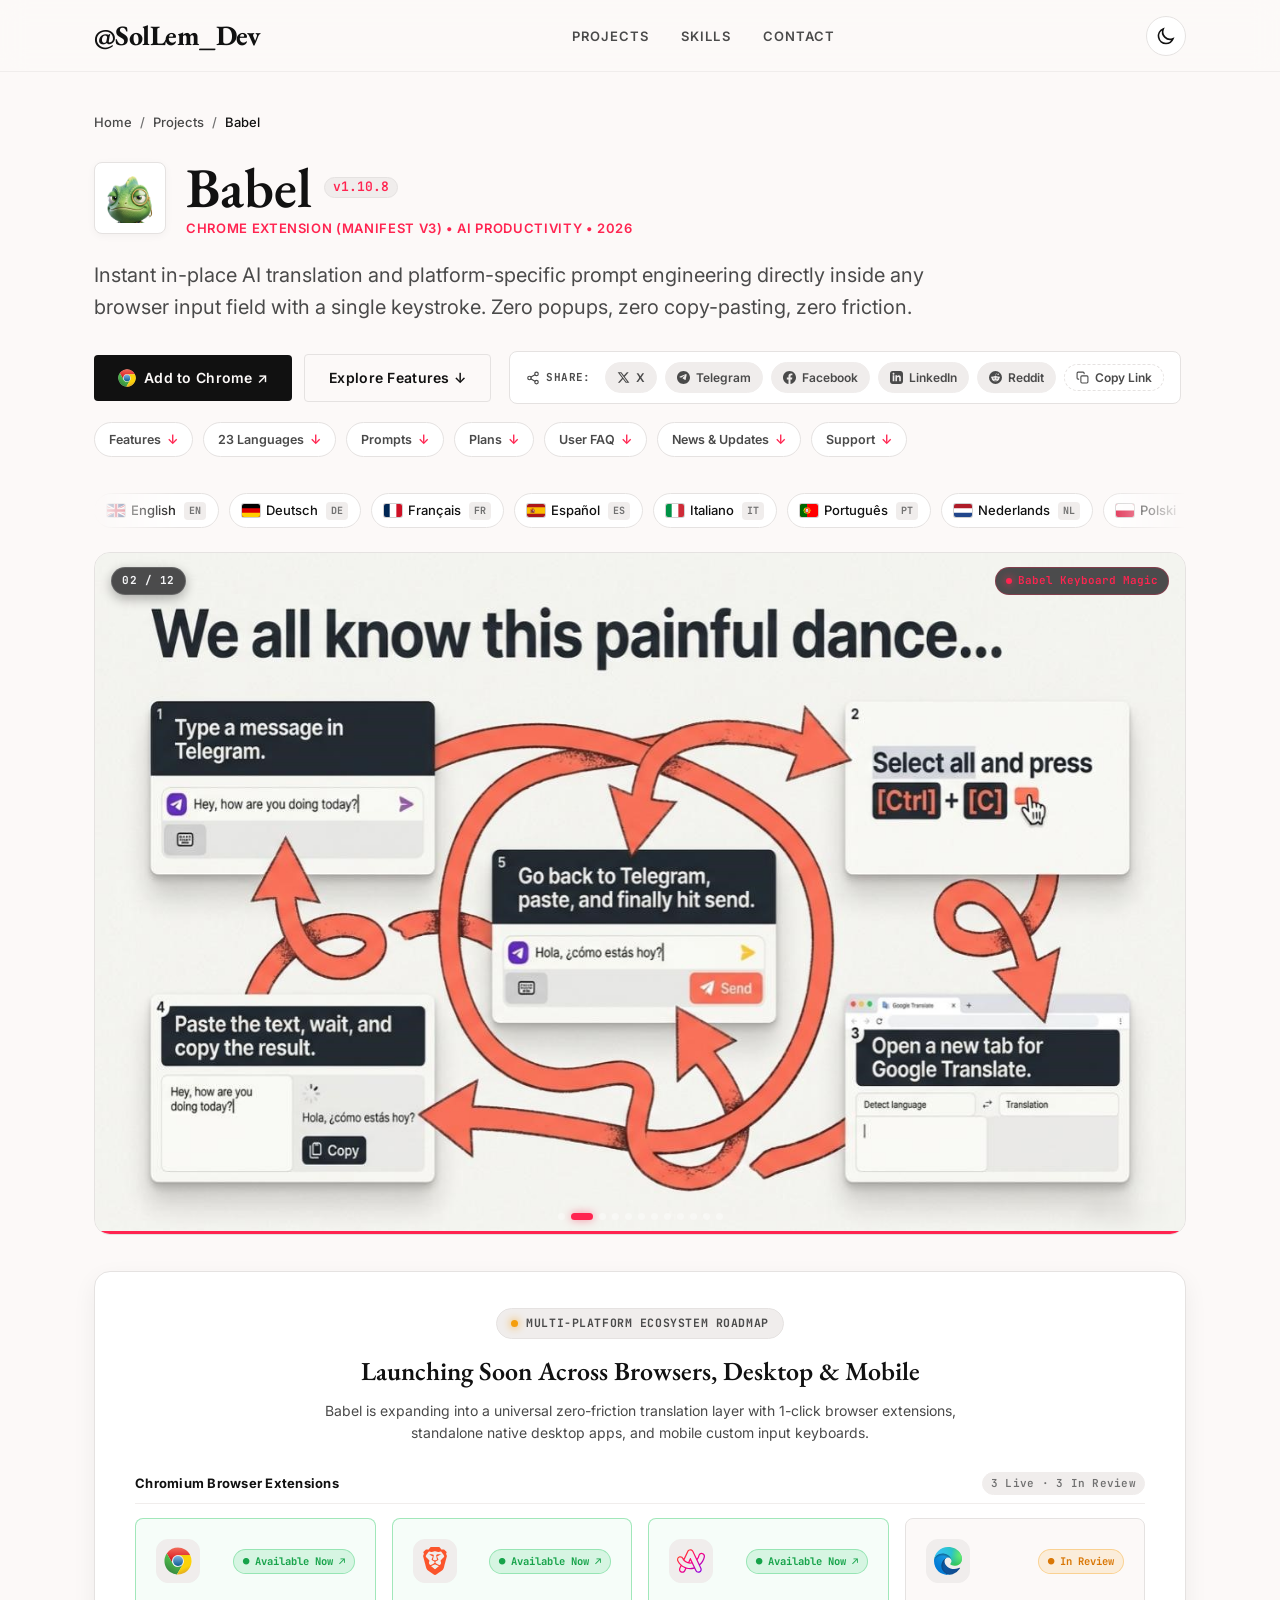
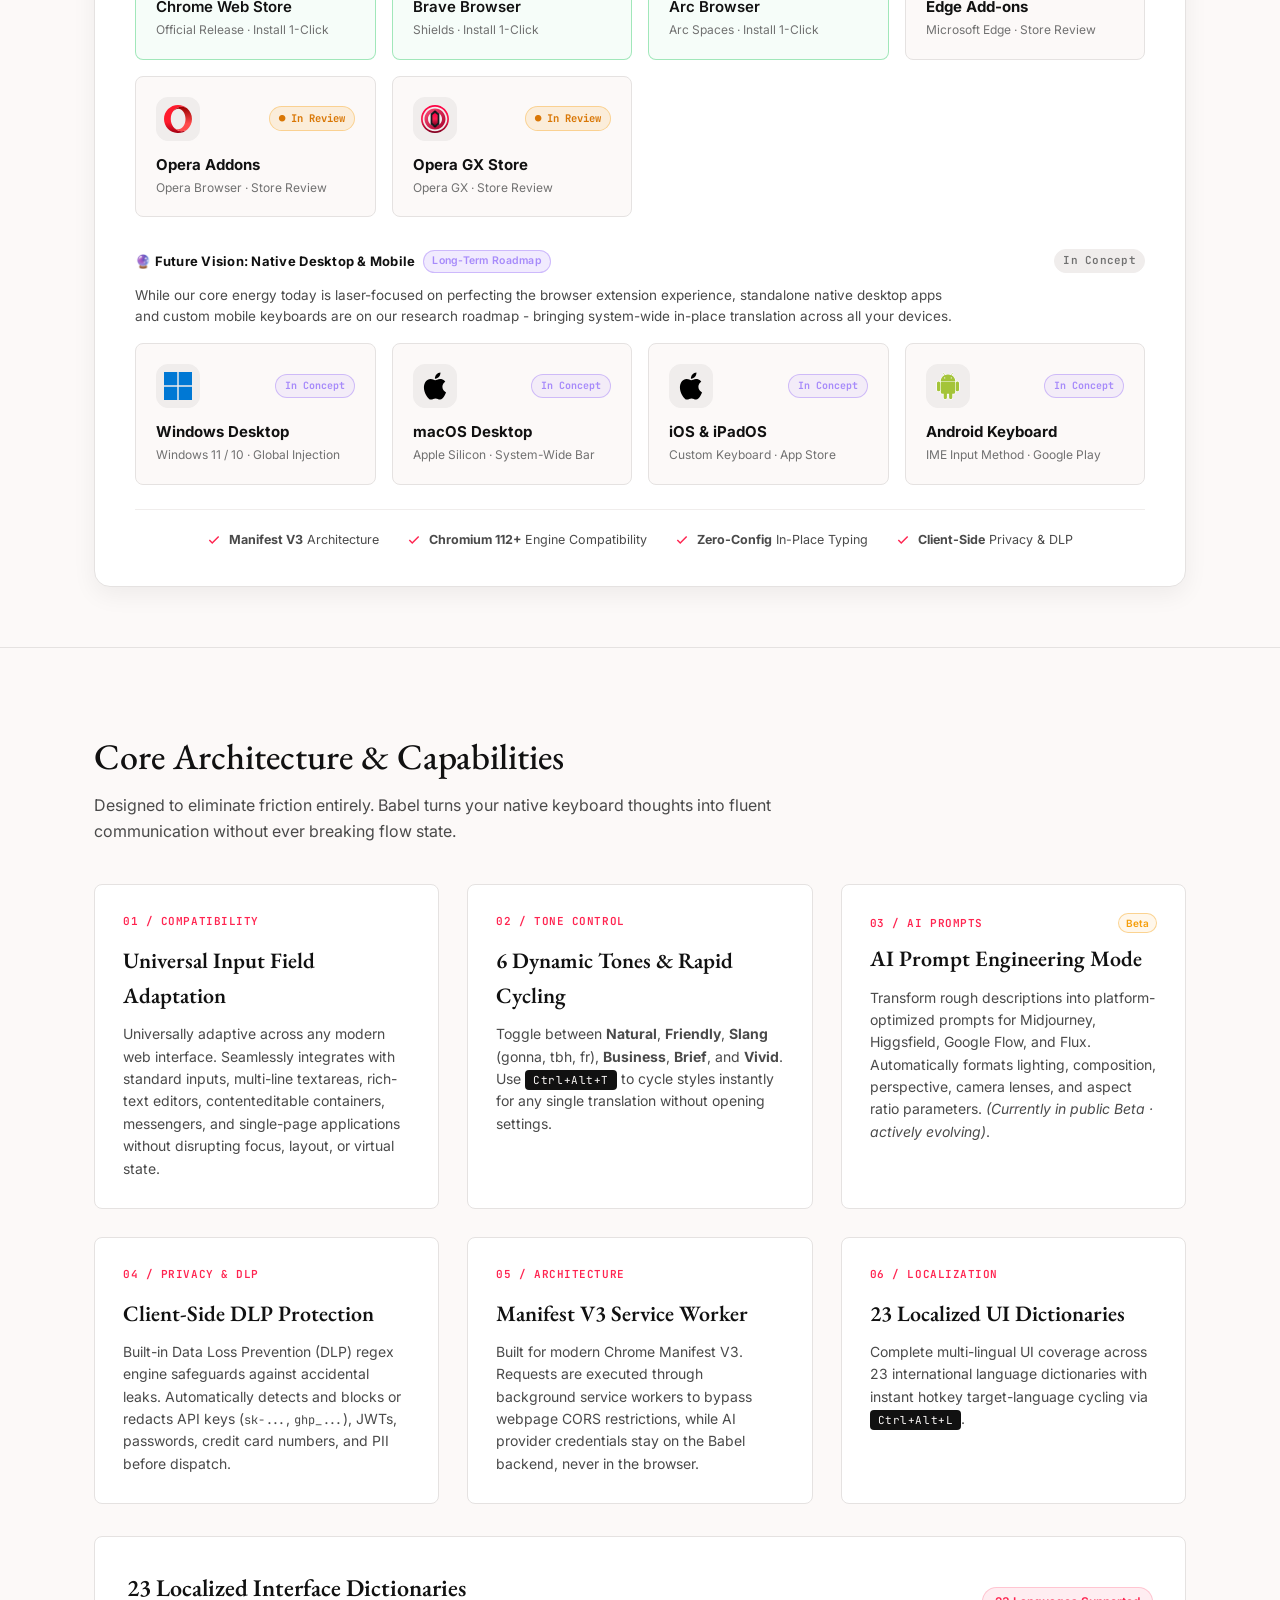
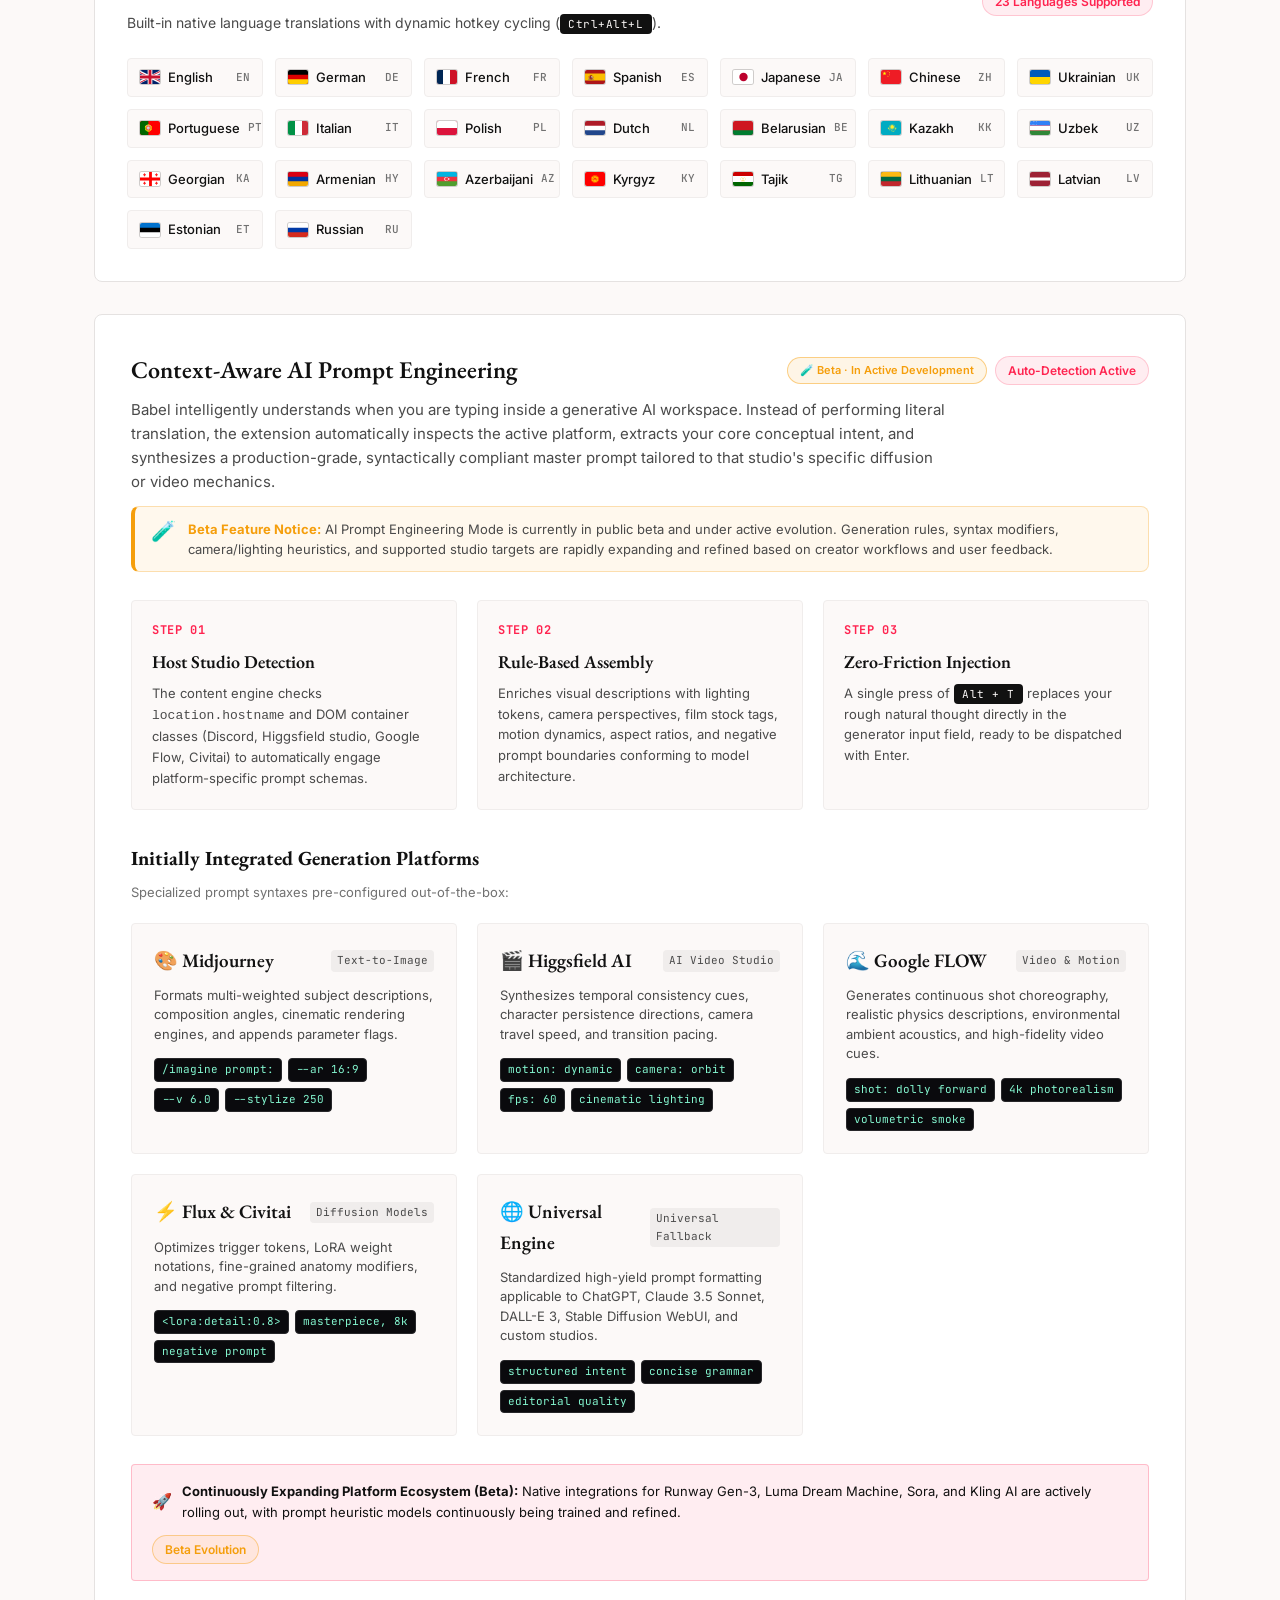
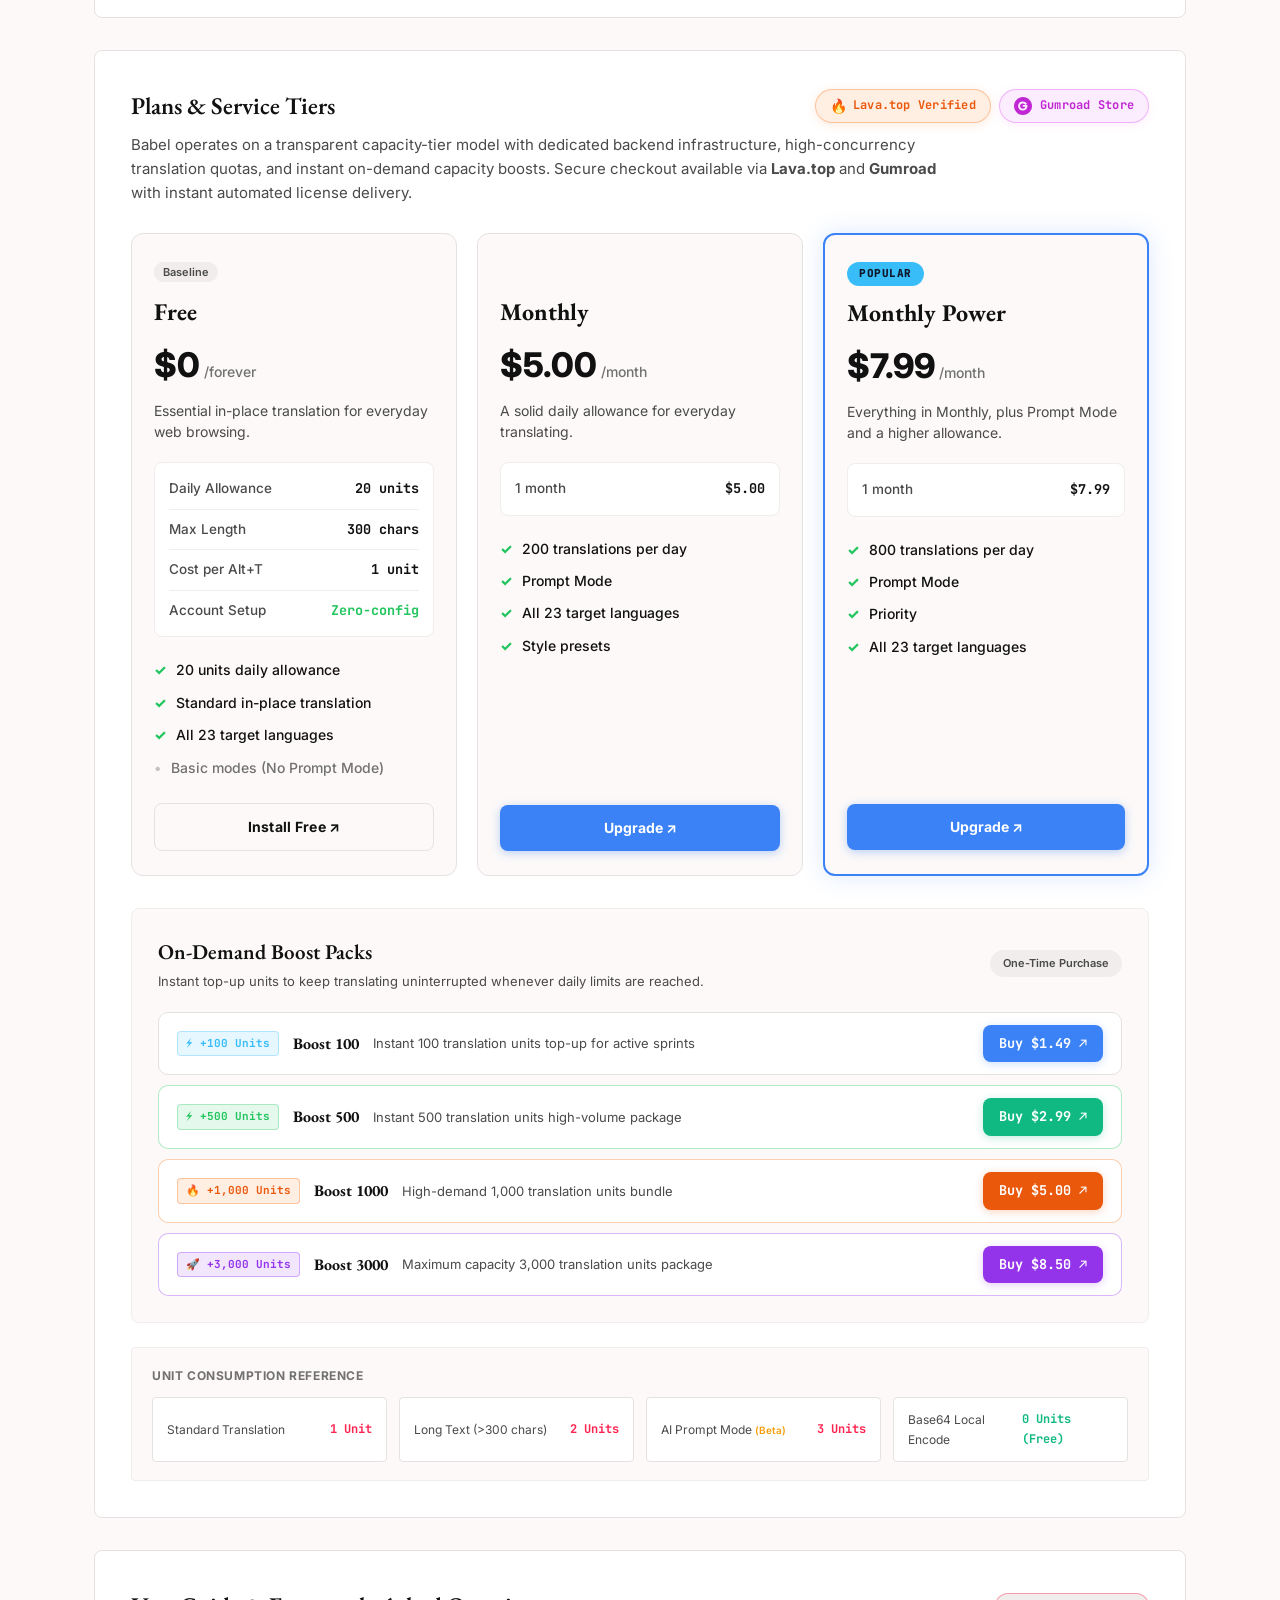
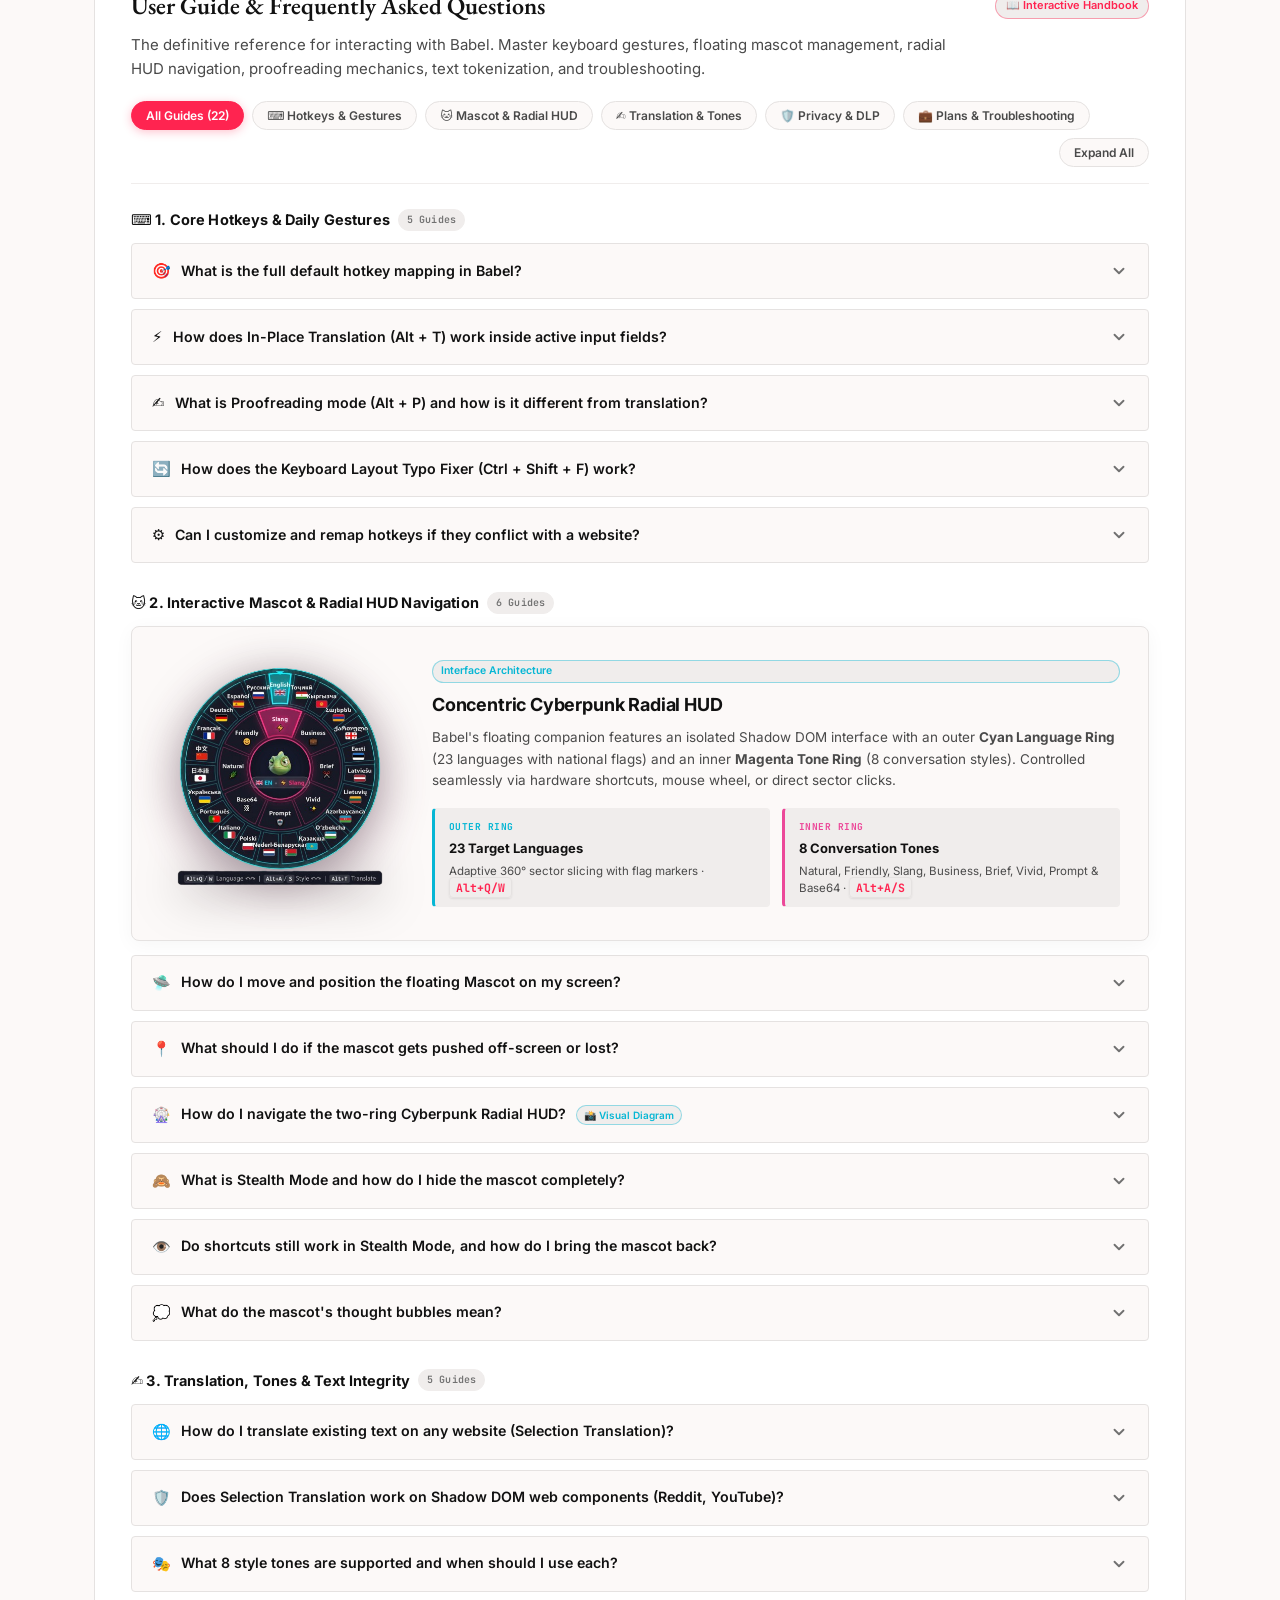
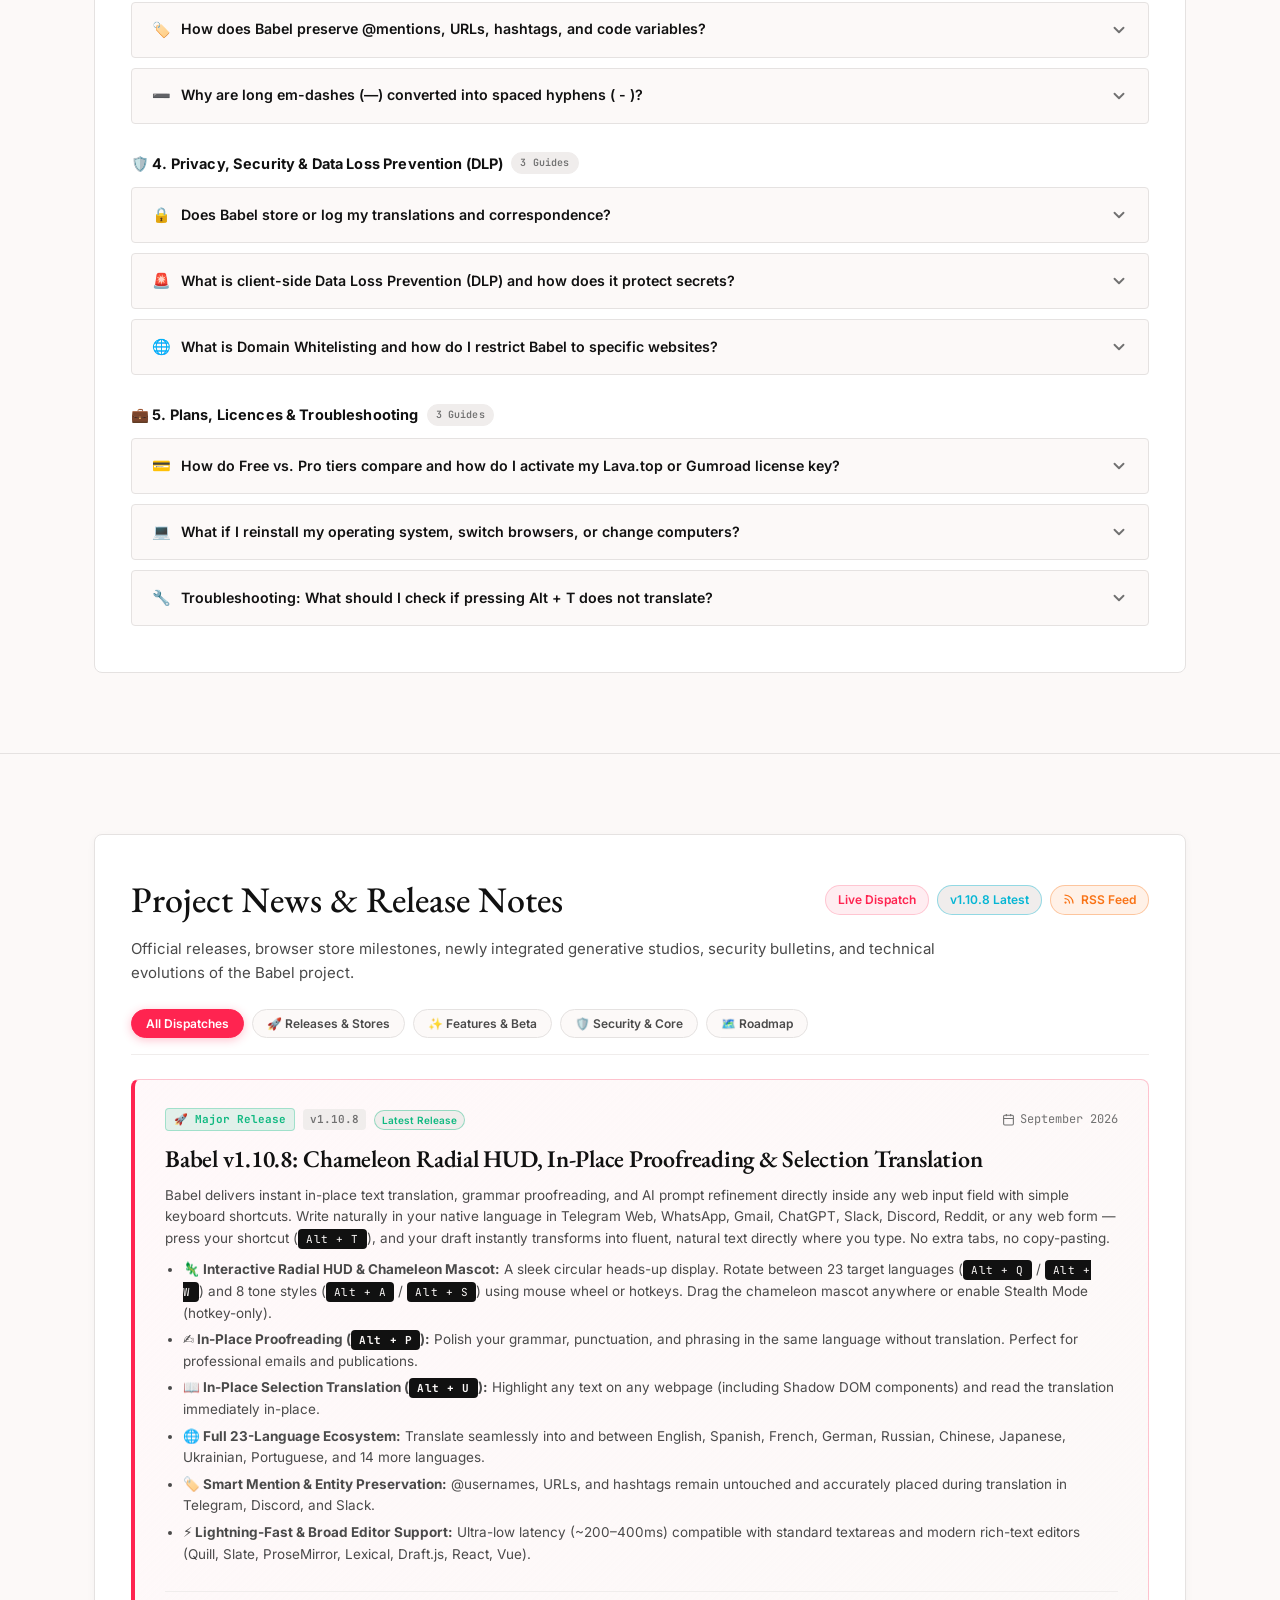
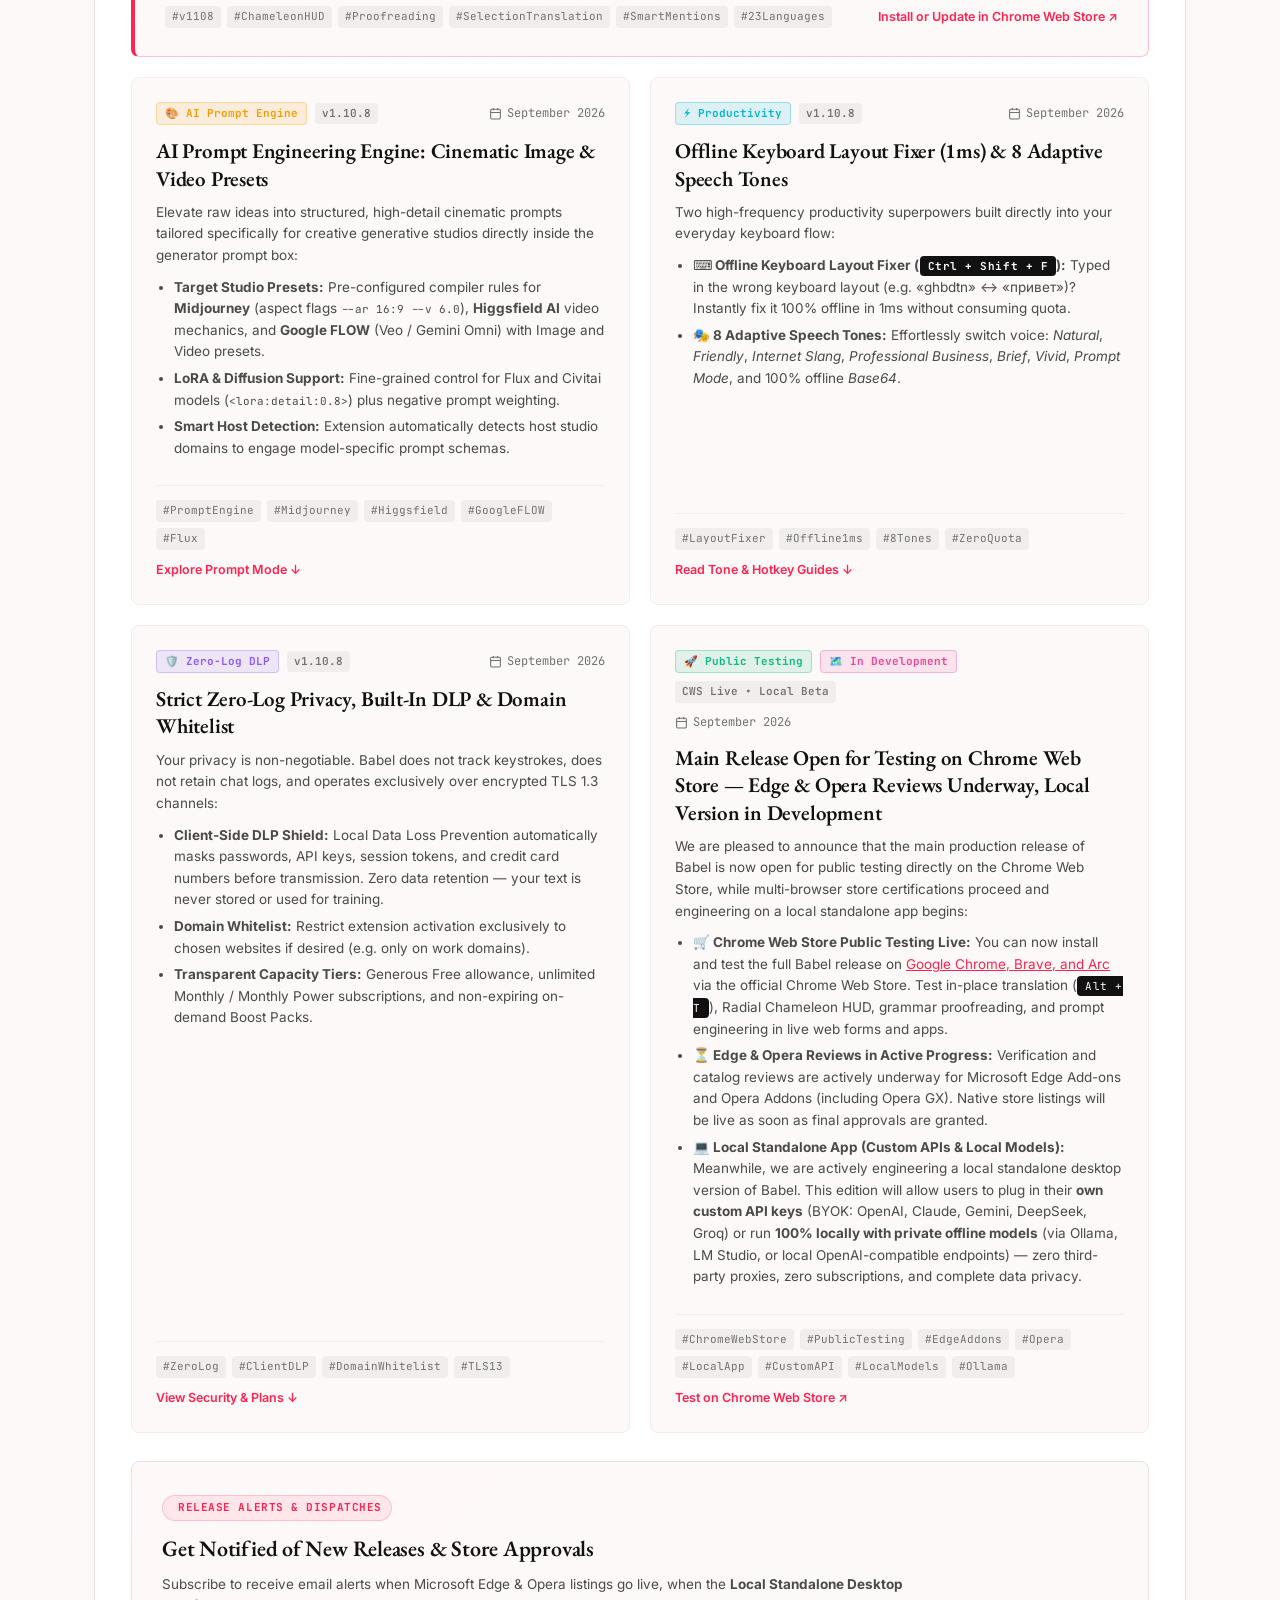
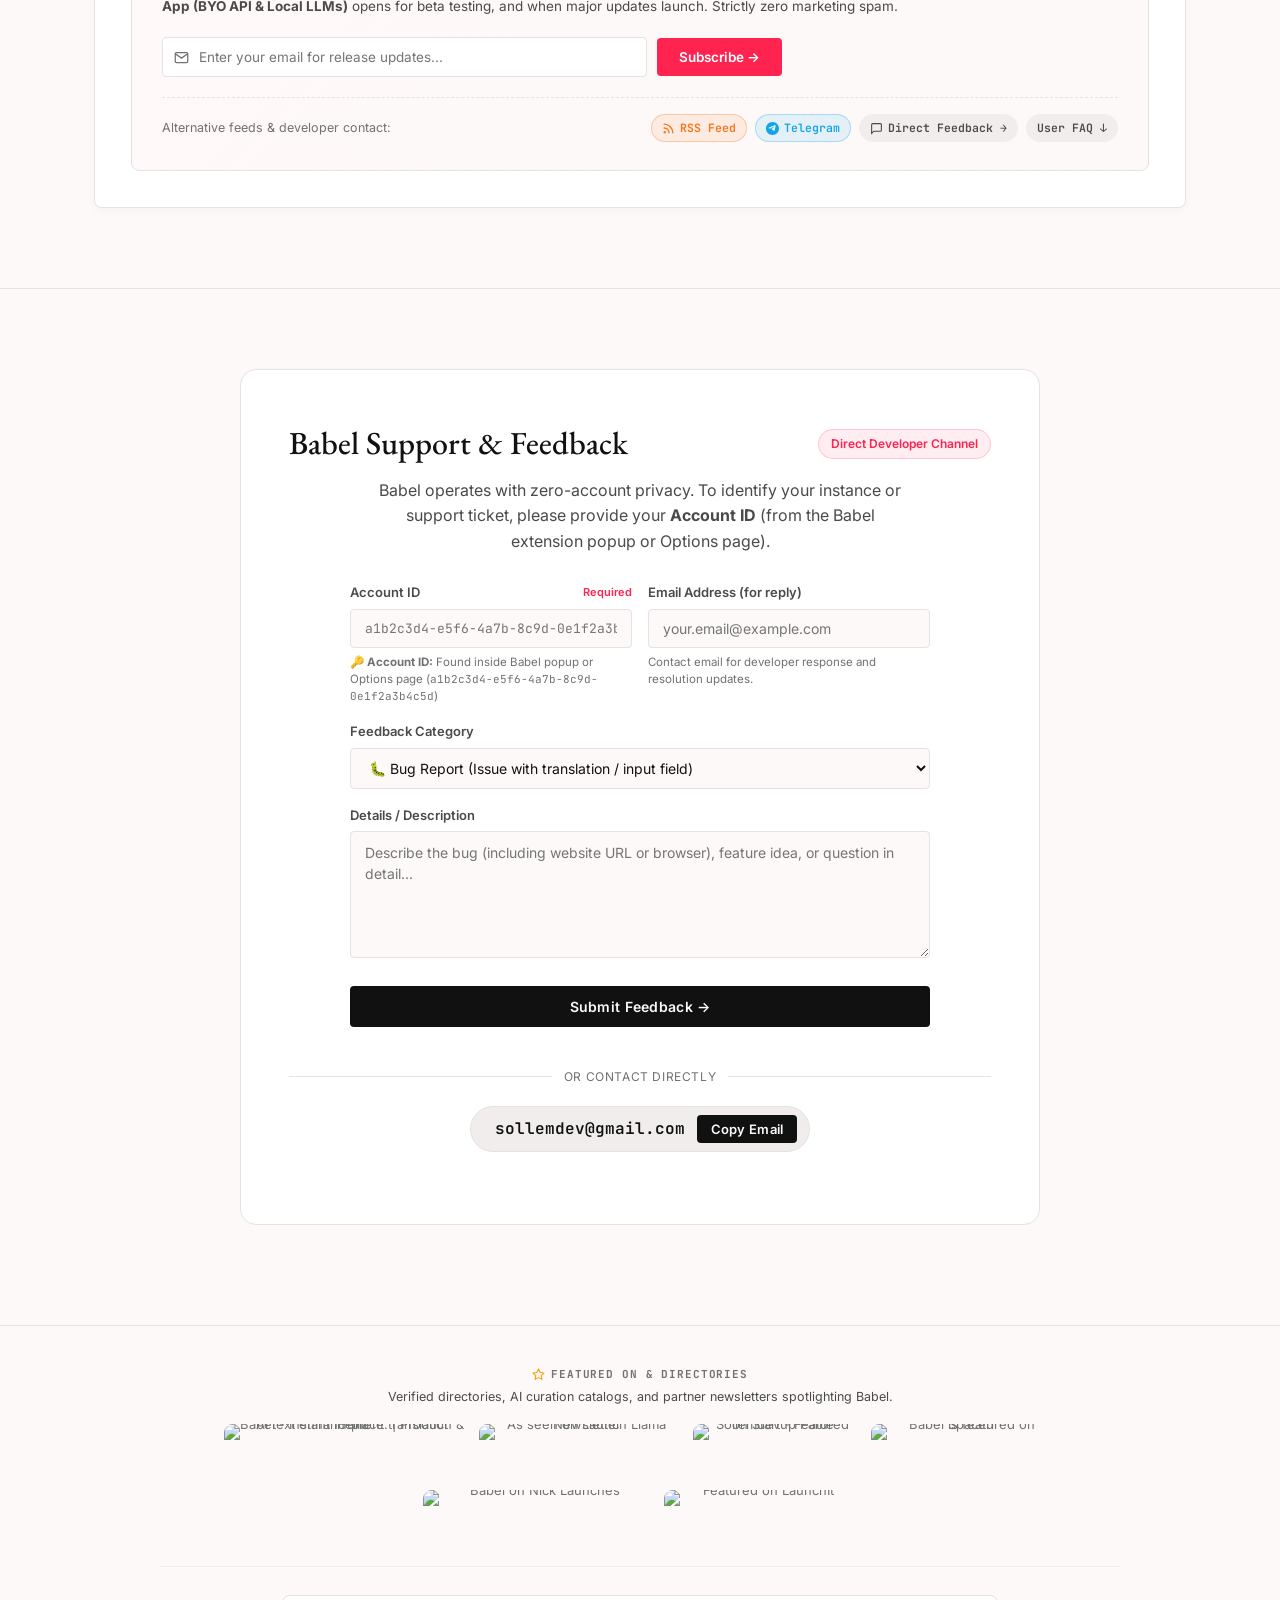
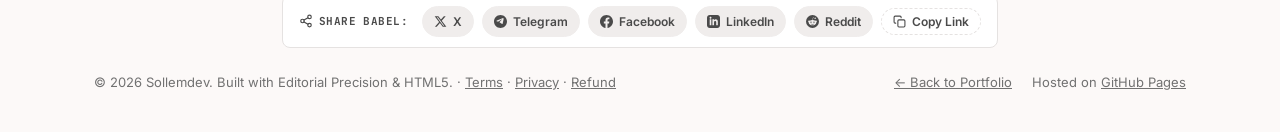
==== commit 148420bd: "feat(babel): add Product Hunt launcher badge and improve mobile badge responsiveness" ====
--- a/projects/babel.html
+++ b/projects/babel.html
@@ -2193,6 +2193,9 @@
           </p>
         </div>
         <div class="partner-badges-list" id="partner-badges-list">
+          <a href="https://www.producthunt.com/products/babel-5?embed=true&amp;utm_source=badge-featured&amp;utm_medium=badge&amp;utm_campaign=badge-babel-19" target="_blank" rel="noopener noreferrer" class="partner-badge-card" title="Babel - Featured on Product Hunt">
+            <img src="https://api.producthunt.com/widgets/embed-image/v1/featured.svg?post_id=1250709&amp;theme=dark&amp;t=1789422195459" alt="Babel - Instant in-place translation &amp; AI text enhancement. | Product Hunt" width="250" height="54" loading="lazy" />
+          </a>
           <a href="https://tools.launchllama.co?utm_source=badge&utm_medium=referral" target="_blank" rel="noopener noreferrer" class="partner-badge-card" title="As seen on Launch Llama Newsletter">
             <img src="https://tools.launchllama.co/featured-badge-white.jpg?v=5" alt="As seen on Launch Llama Newsletter" width="200" height="52" loading="lazy" />
           </a>
--- a/css/style.css
+++ b/css/style.css
@@ -2076,7 +2076,7 @@
   }
 
   .partner-badge-card img {
-    height: 38px;
+    height: auto;
     max-height: 38px;
     max-width: 100%;
     width: auto;
@@ -2096,7 +2096,7 @@
   }
 
   .partner-badge-card img {
-    height: 34px;
+    height: auto;
     max-height: 34px;
   }
 }
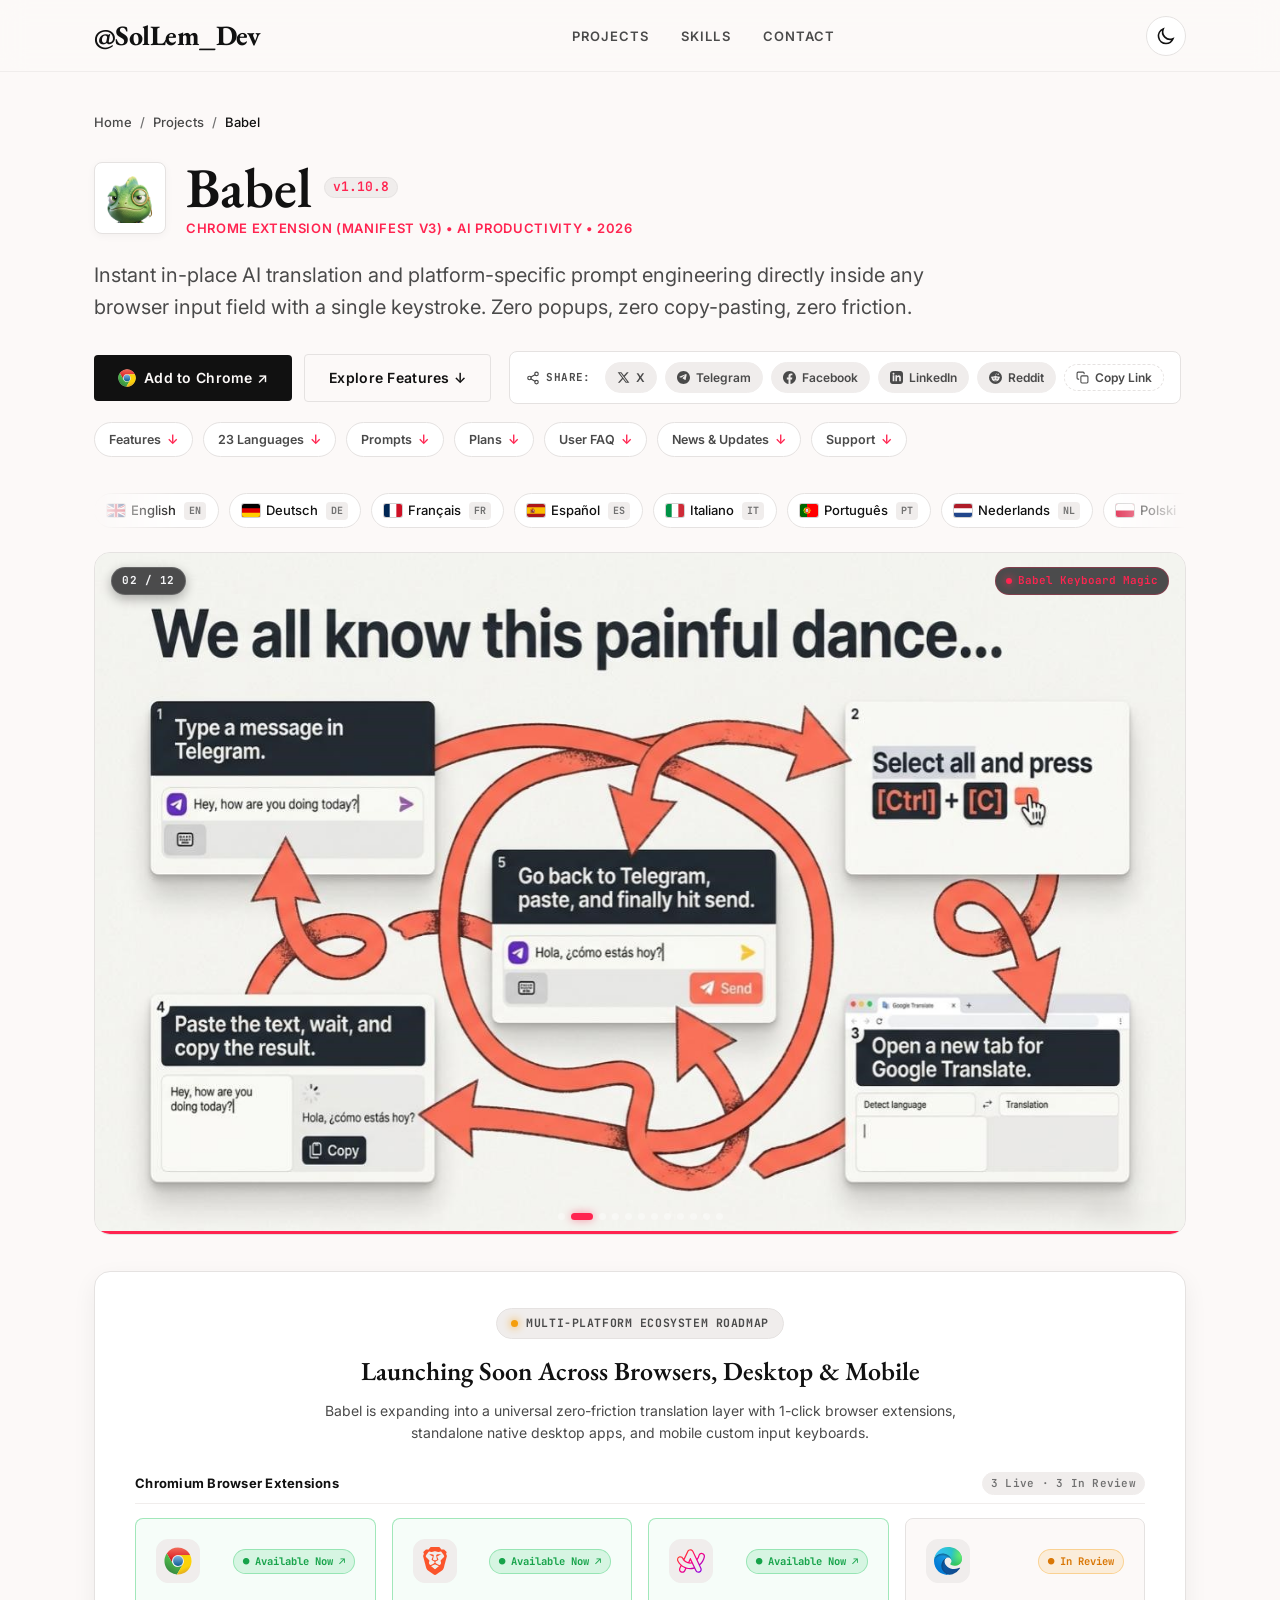
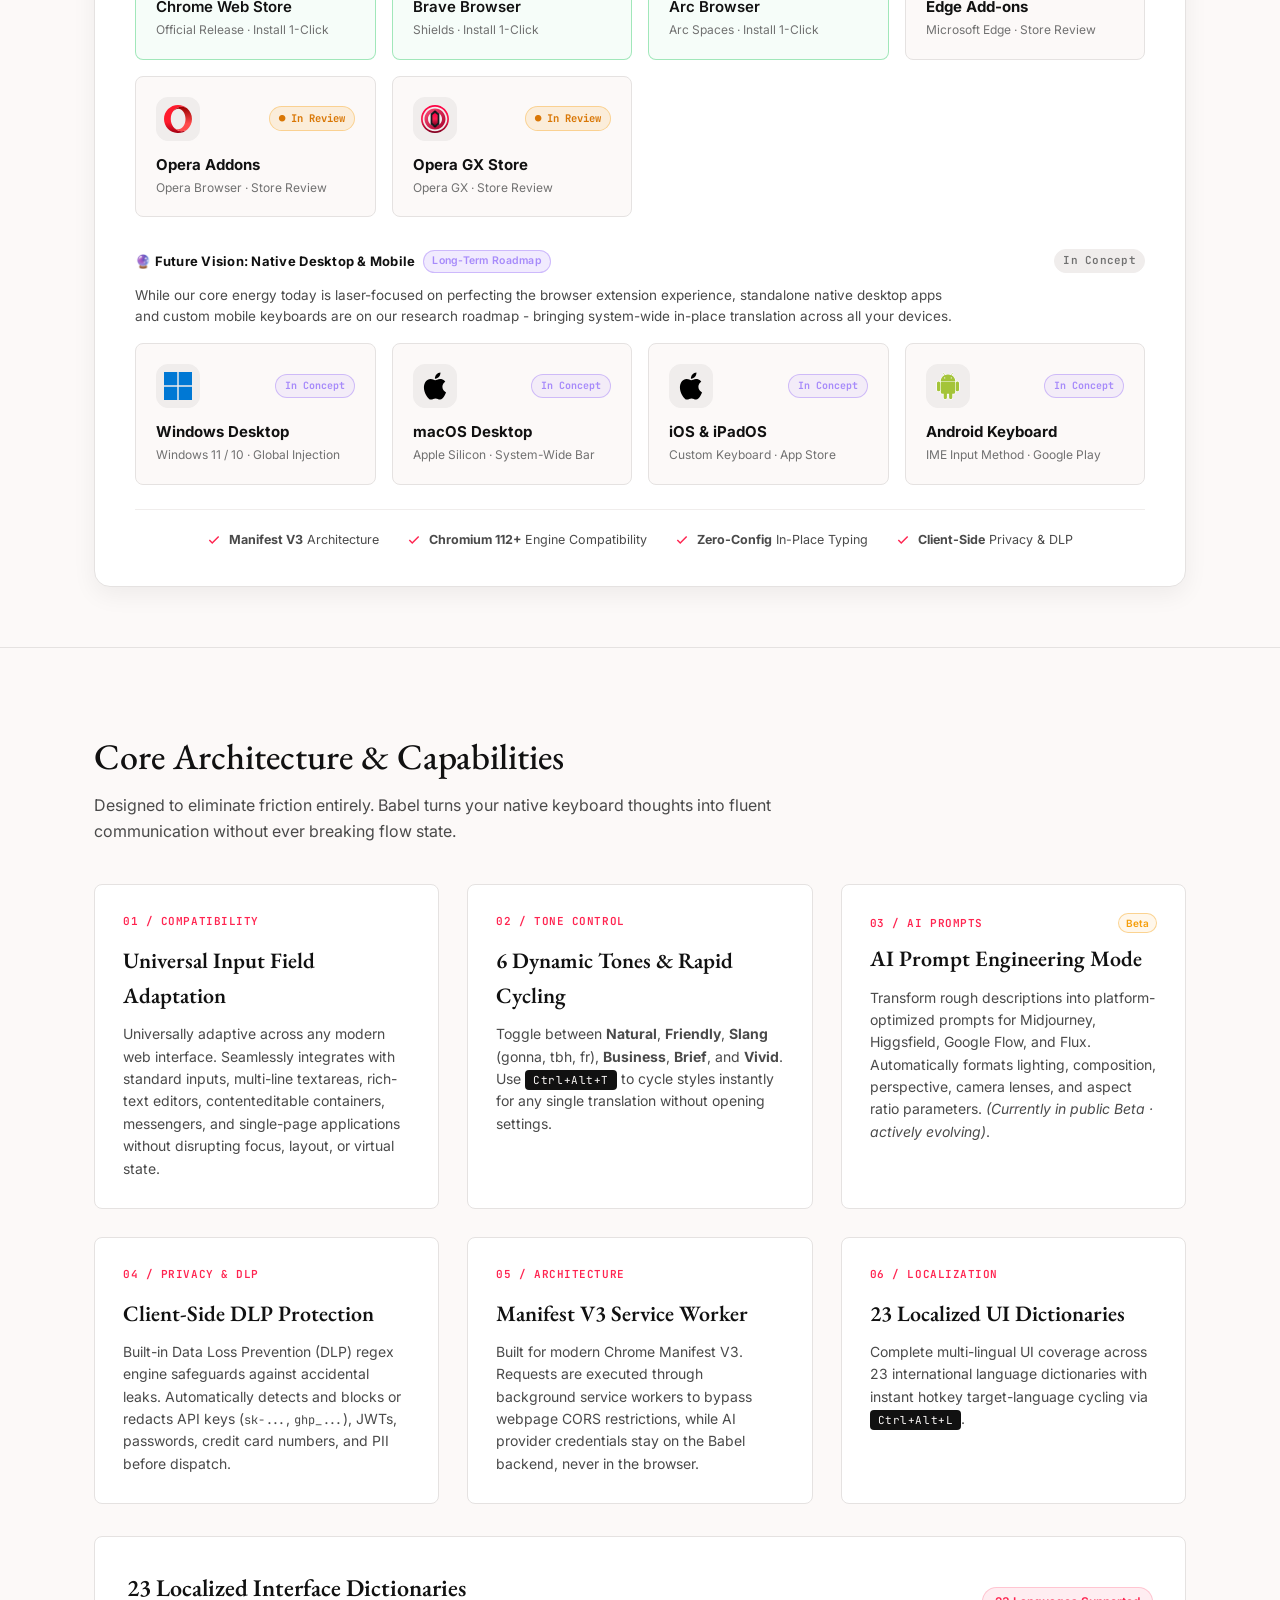
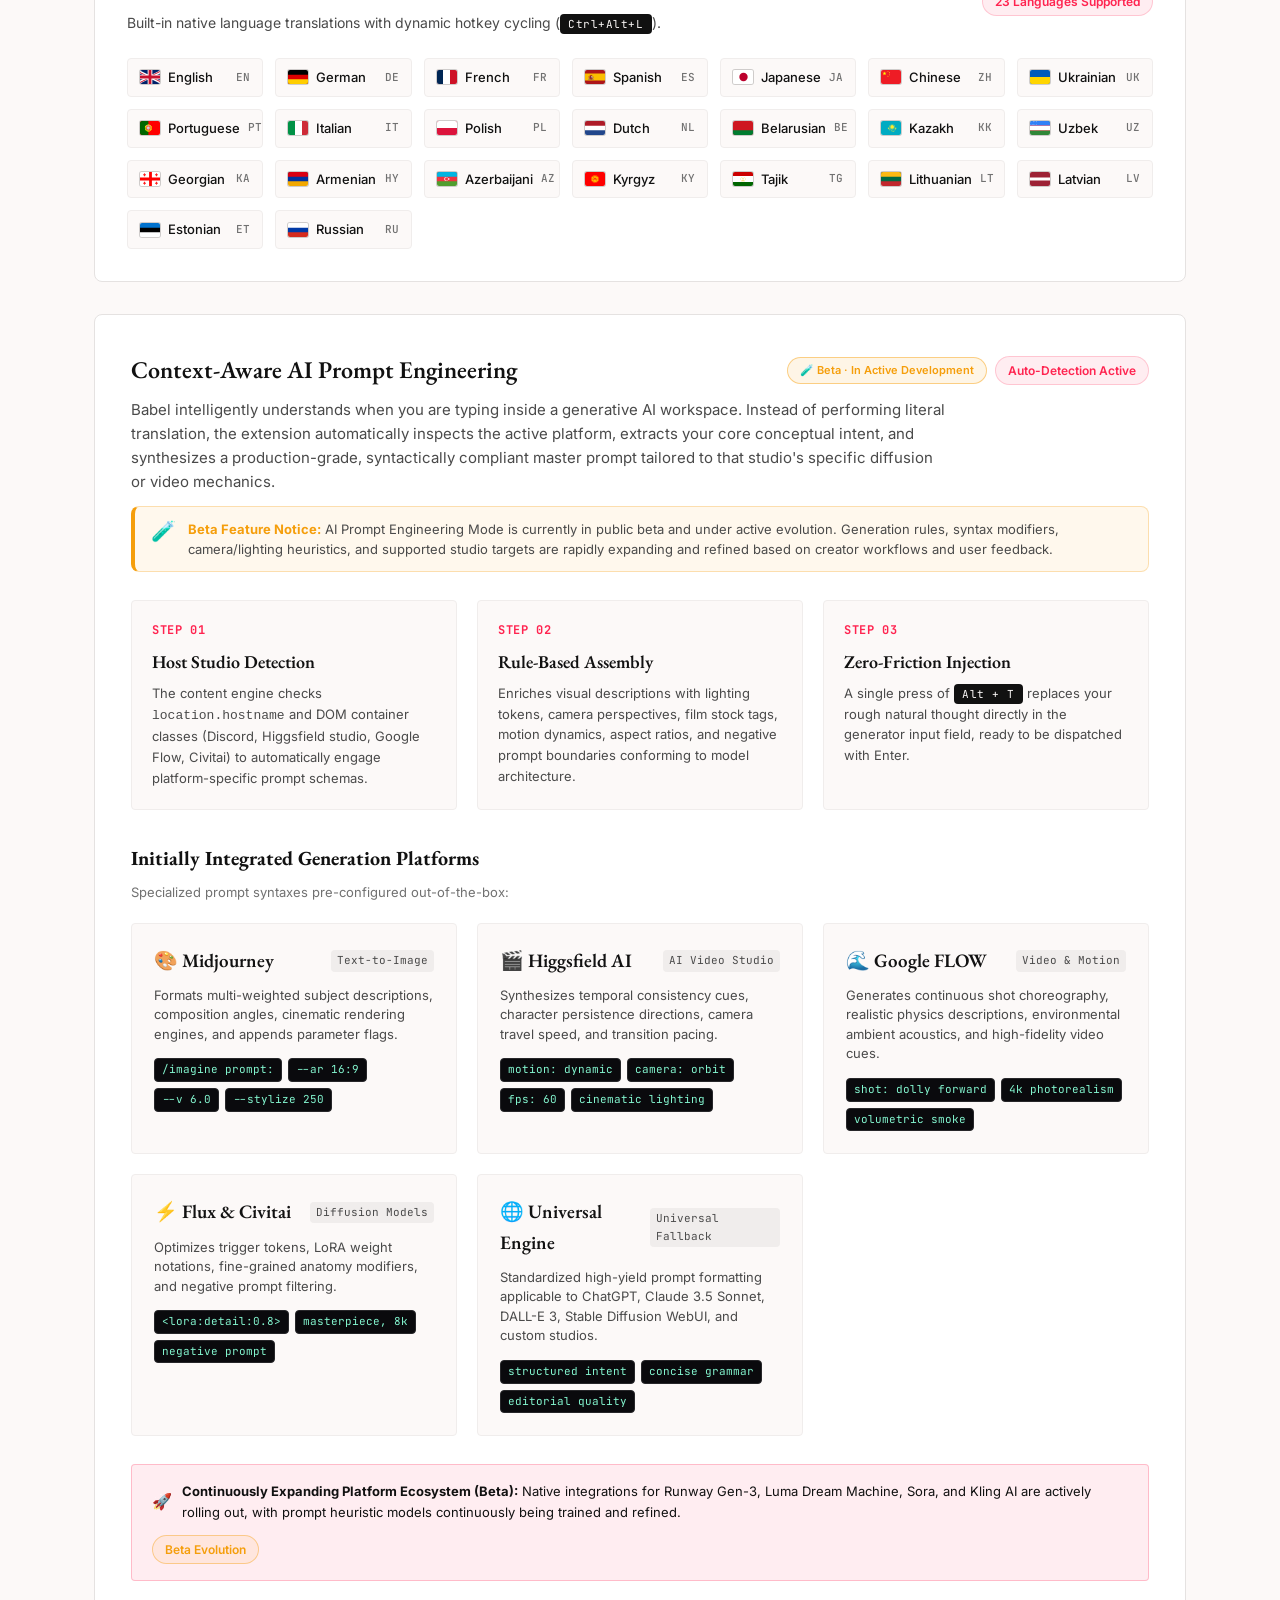
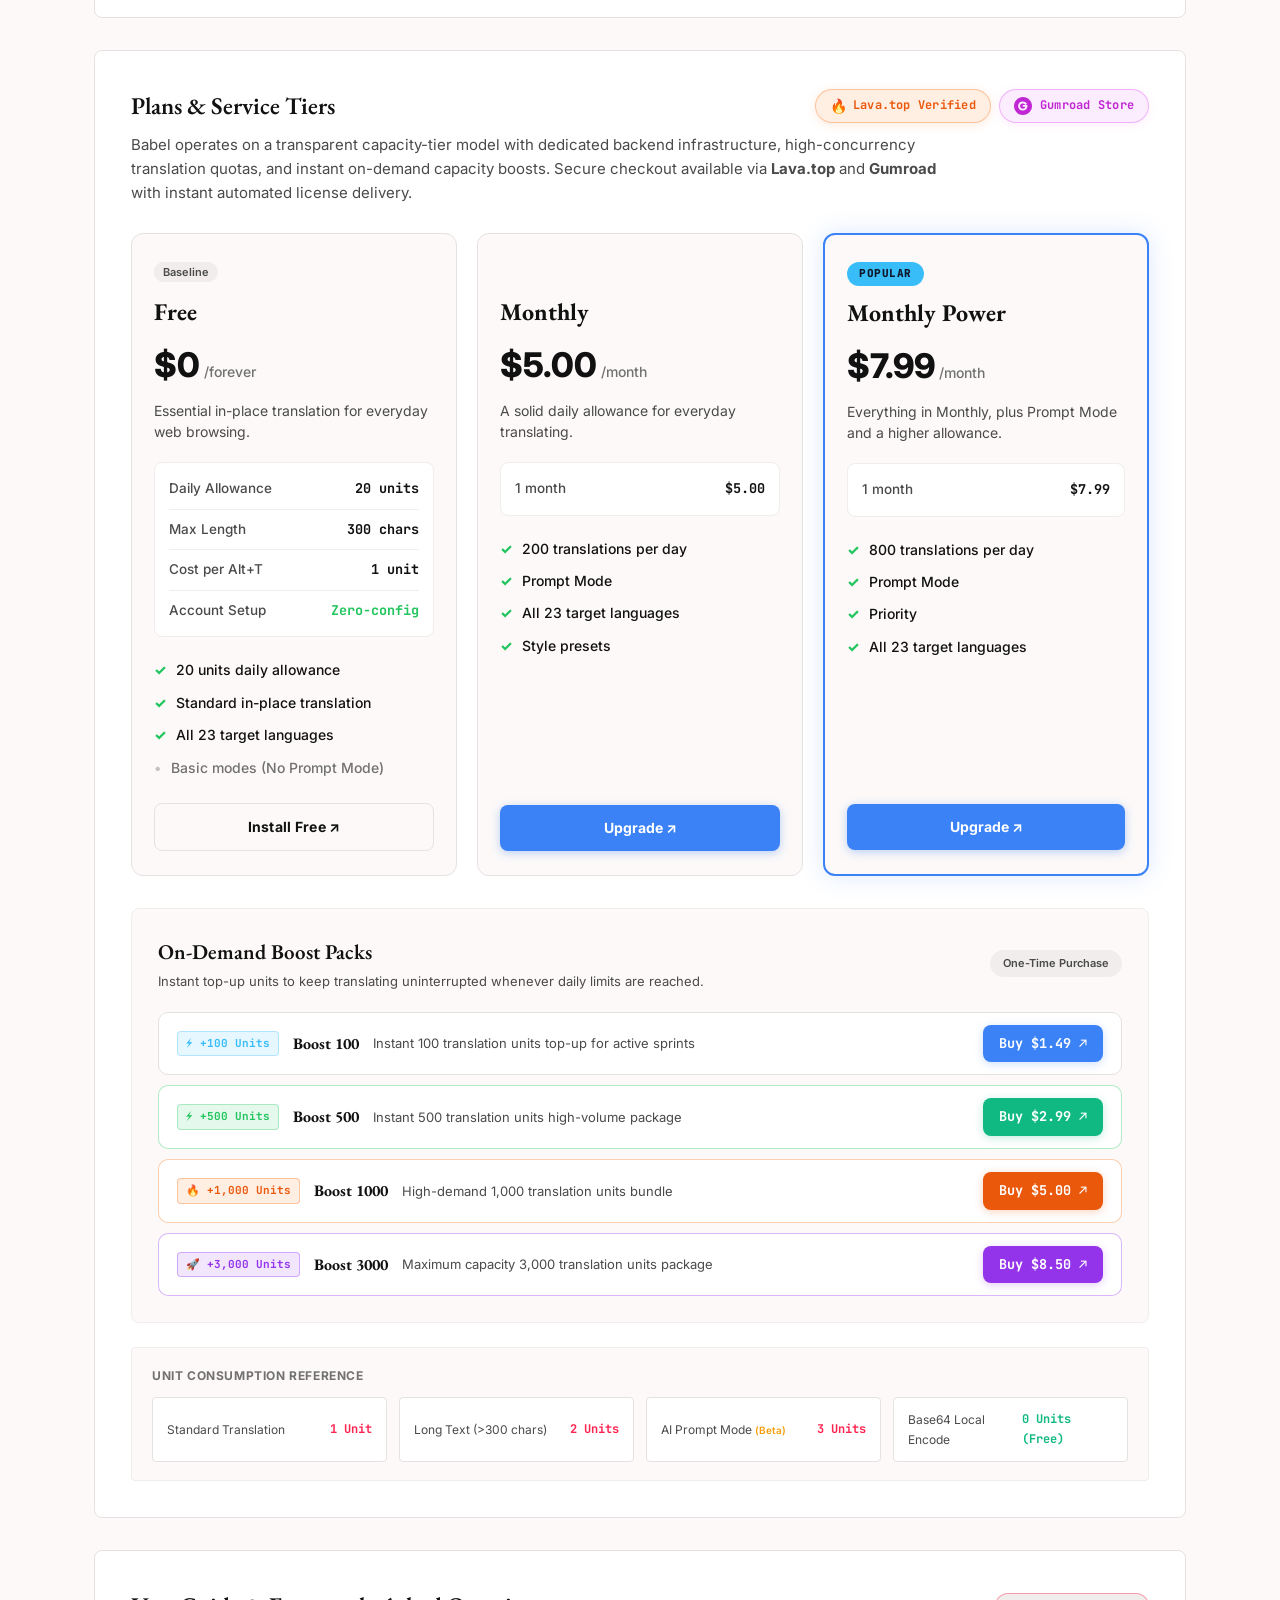
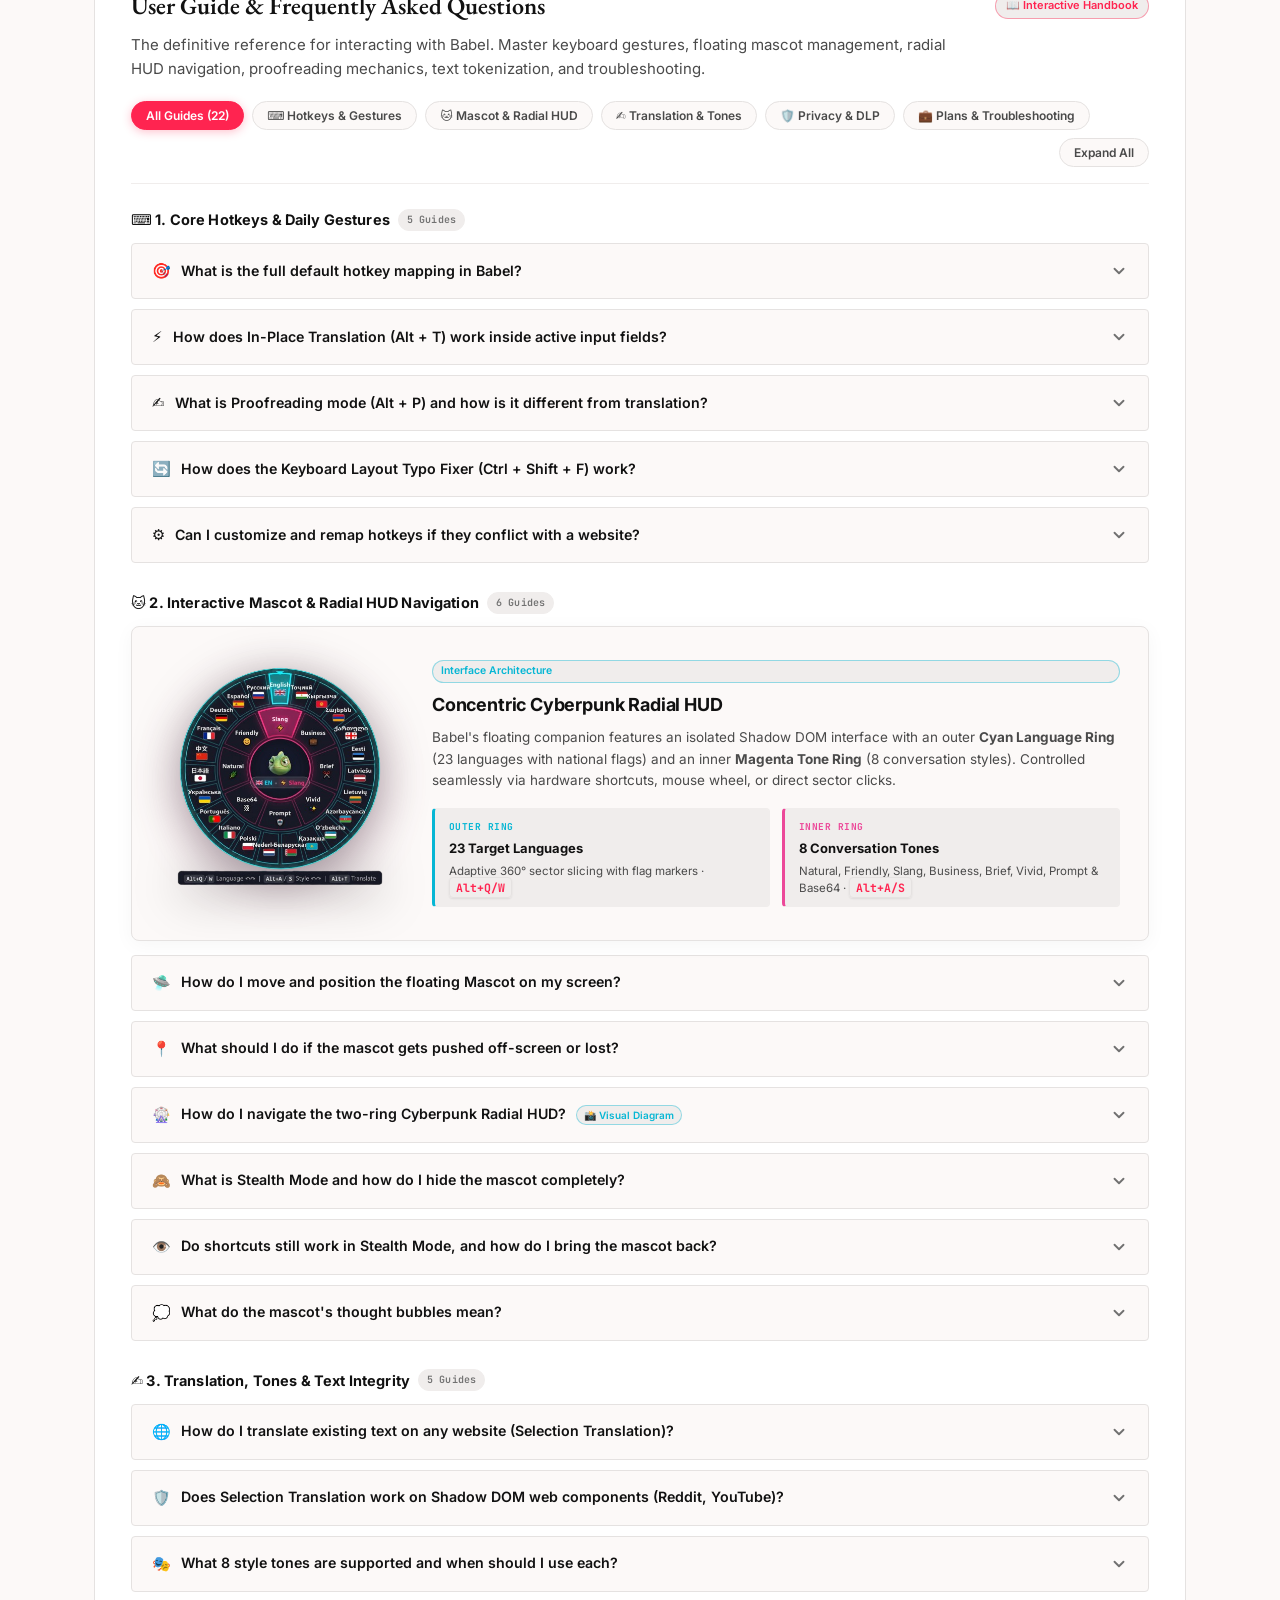
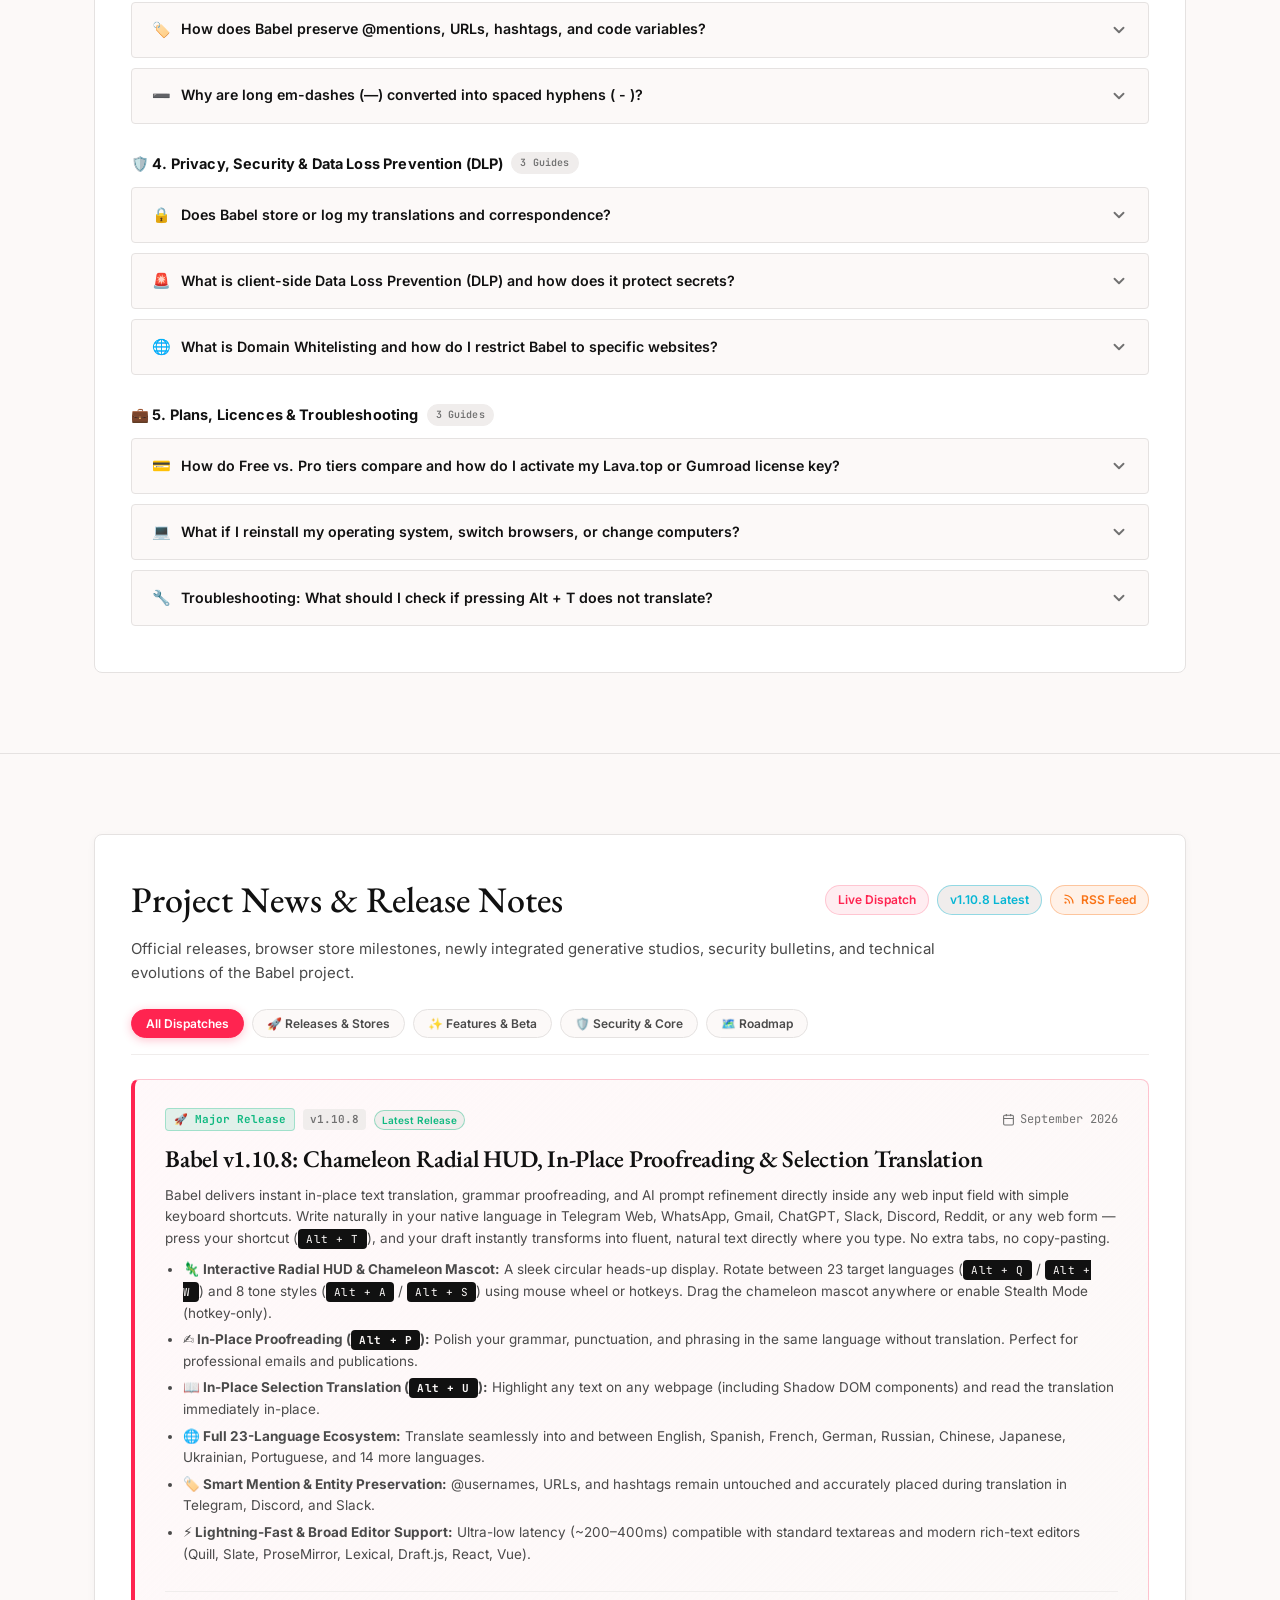
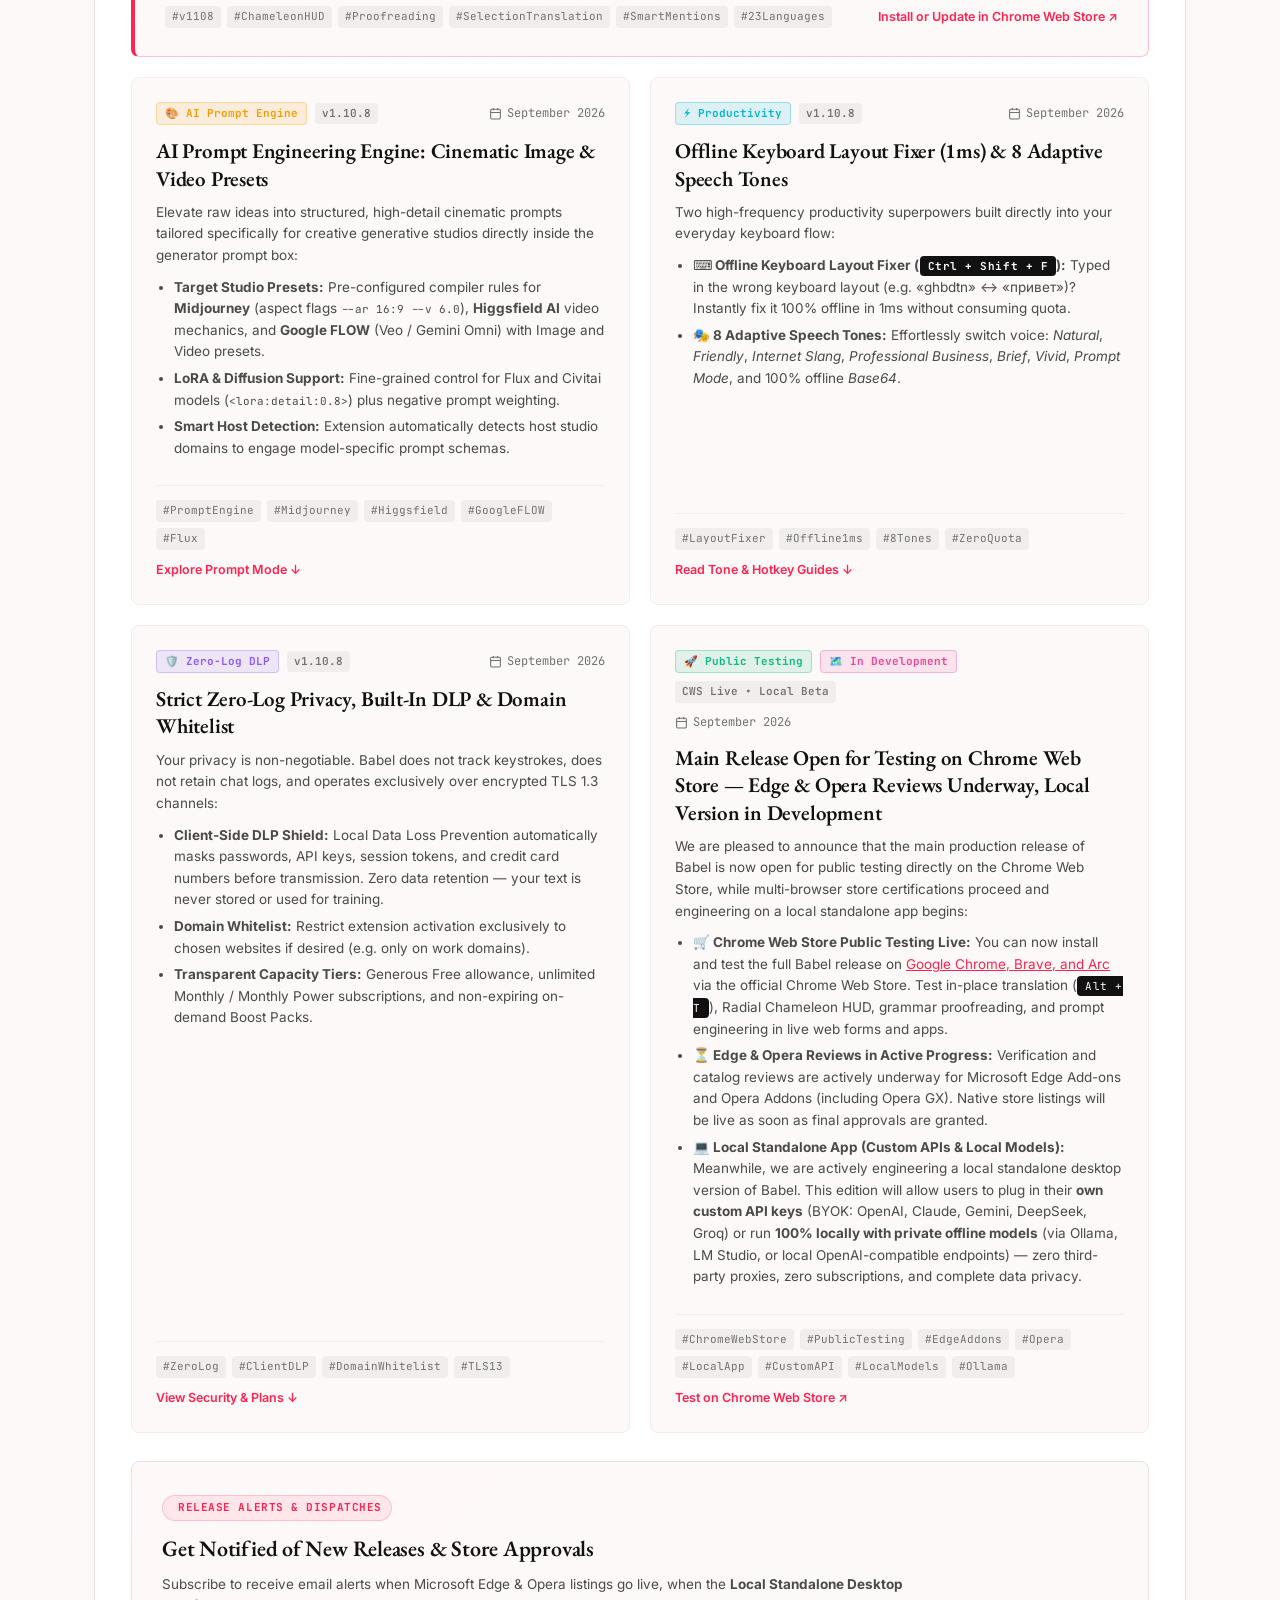
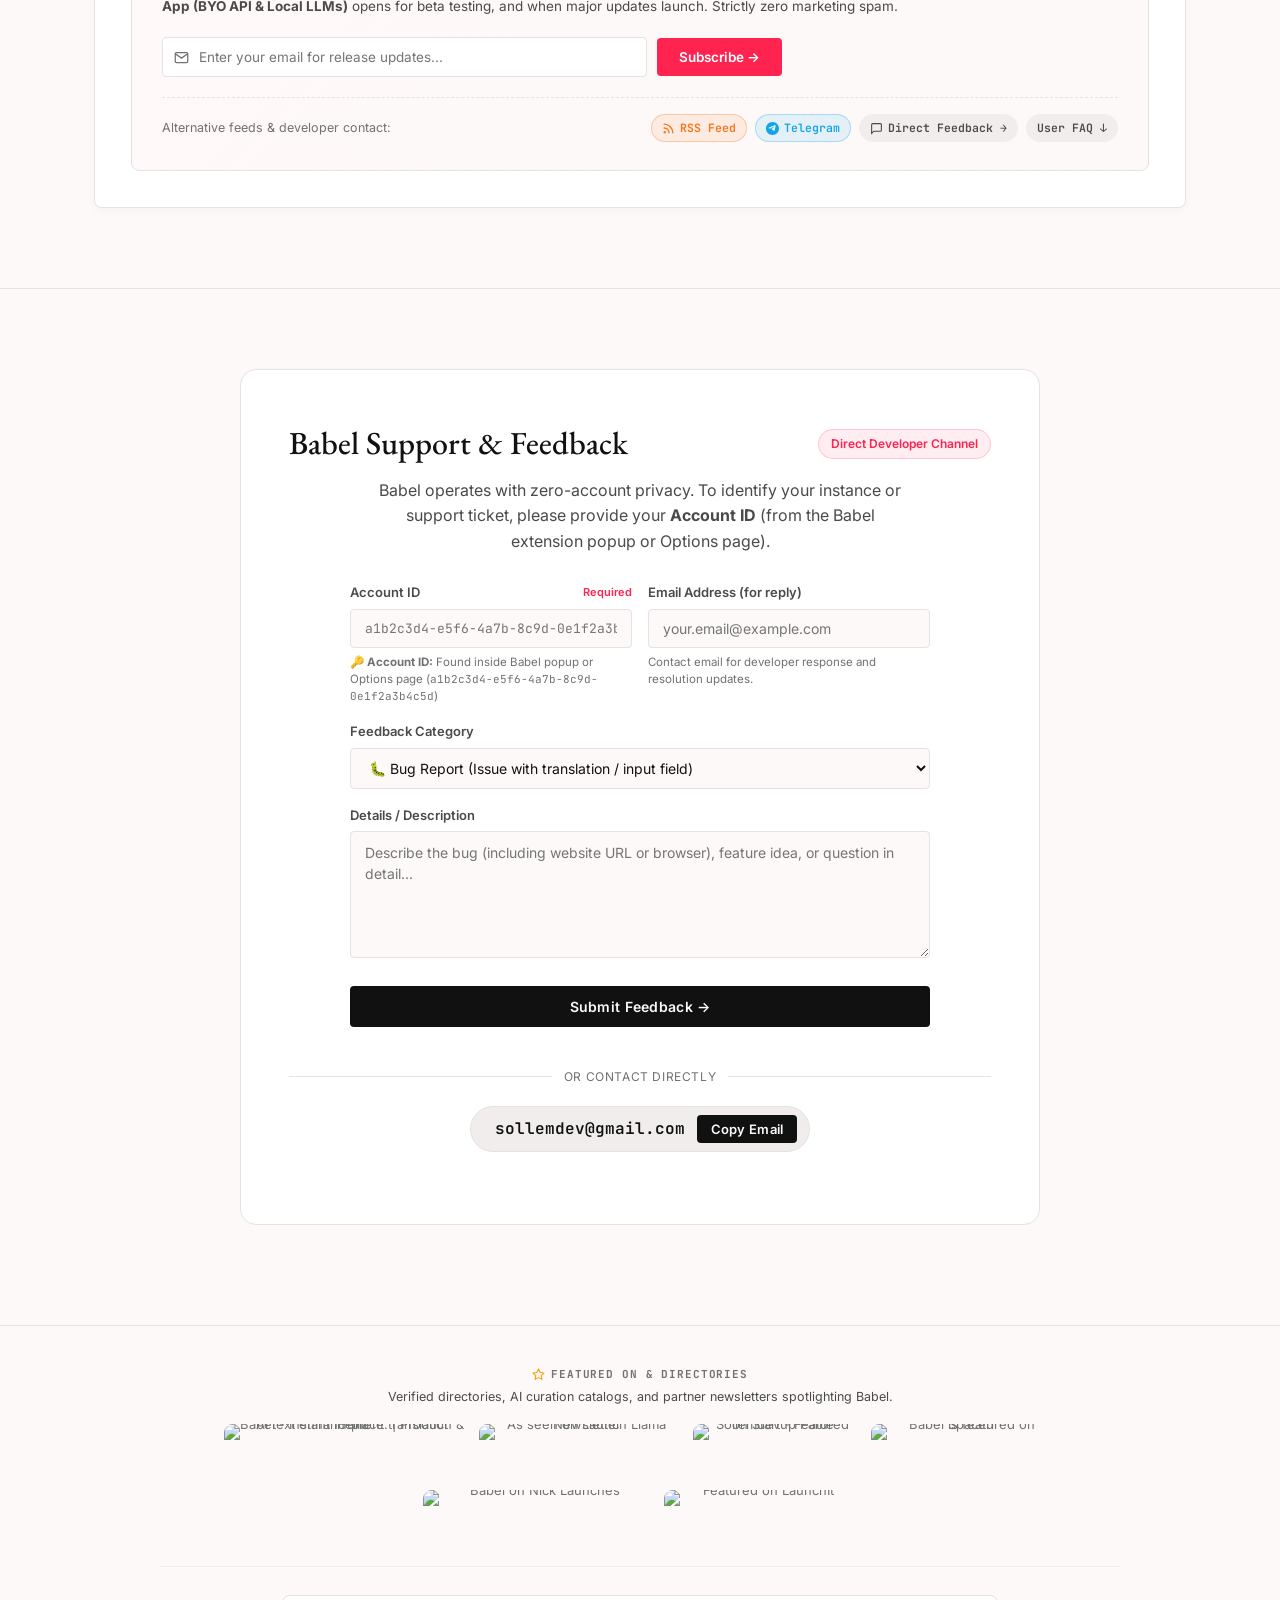
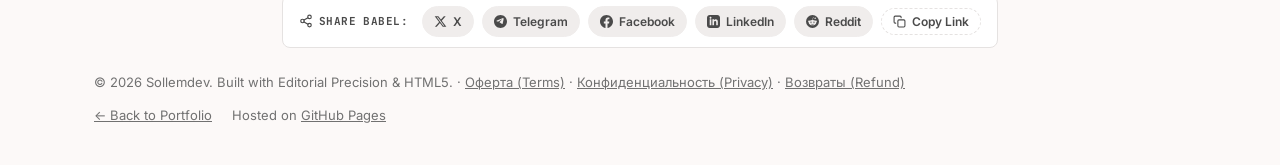
==== commit e0db08a6: "feat(legal): add comprehensive bilingual Public Offer, Privacy Policy, and Refund Policy for Lava.to" ====
--- a/projects/babel.html
+++ b/projects/babel.html
@@ -2251,9 +2251,9 @@
       <div style="display: flex; justify-content: space-between; width: 100%; flex-wrap: wrap; gap: 12px; align-items: center;">
         <div>
           &copy; 2026 Sollemdev. Built with Editorial Precision &amp; HTML5. &middot;
-          <a href="terms.html" style="text-decoration: underline;">Terms</a> &middot;
-          <a href="privacy.html" style="text-decoration: underline;">Privacy</a> &middot;
-          <a href="refund.html" style="text-decoration: underline;">Refund</a>
+          <a href="terms.html" style="text-decoration: underline;">Оферта (Terms)</a> &middot;
+          <a href="privacy.html" style="text-decoration: underline;">Конфиденциальность (Privacy)</a> &middot;
+          <a href="refund.html" style="text-decoration: underline;">Возвраты (Refund)</a>
         </div>
         <div>
           <a href="../index.html" style="text-decoration: underline; margin-right: 16px;">&larr; Back to Portfolio</a>
--- a/css/style.css
+++ b/css/style.css
@@ -3869,6 +3869,72 @@
   }
 }
 
+.lang-switch-wrapper {
+  display: flex;
+  align-items: center;
+  gap: 10px;
+  margin-bottom: 24px;
+  padding-bottom: 16px;
+  border-bottom: 1px solid var(--border-subtle);
+  flex-wrap: wrap;
+}
+
+.lang-switch-label {
+  font-size: 12px;
+  font-family: var(--font-mono);
+  color: var(--text-muted);
+  text-transform: uppercase;
+  letter-spacing: 0.06em;
+  font-weight: 600;
+}
+
+.donate-legal-terms {
+  margin-top: 12px;
+  font-size: 11.5px;
+  color: var(--text-muted);
+  line-height: 1.45;
+  text-align: center;
+}
+
+.donate-legal-terms a {
+  color: var(--text-secondary);
+  text-decoration: underline;
+  text-underline-offset: 2px;
+  transition: color var(--transition-fast);
+}
+
+.donate-legal-terms a:hover {
+  color: var(--accent-primary);
+}
+
+.footer-legal-links {
+  display: flex;
+  align-items: center;
+  justify-content: center;
+  flex-wrap: wrap;
+  gap: 12px;
+  font-size: 12.5px;
+  margin: 12px 0 6px;
+  width: 100%;
+}
+
+.footer-legal-links a {
+  color: var(--text-secondary);
+  text-decoration: underline;
+  text-underline-offset: 2px;
+  transition: color var(--transition-fast);
+}
+
+.footer-legal-links a:hover {
+  color: var(--accent-primary);
+}
+
+.footer-legal-sep {
+  color: var(--text-muted);
+  opacity: 0.6;
+}
+
+
 /* Language Marquee Ticker */
 .lang-marquee-container {
   margin-top: 36px;
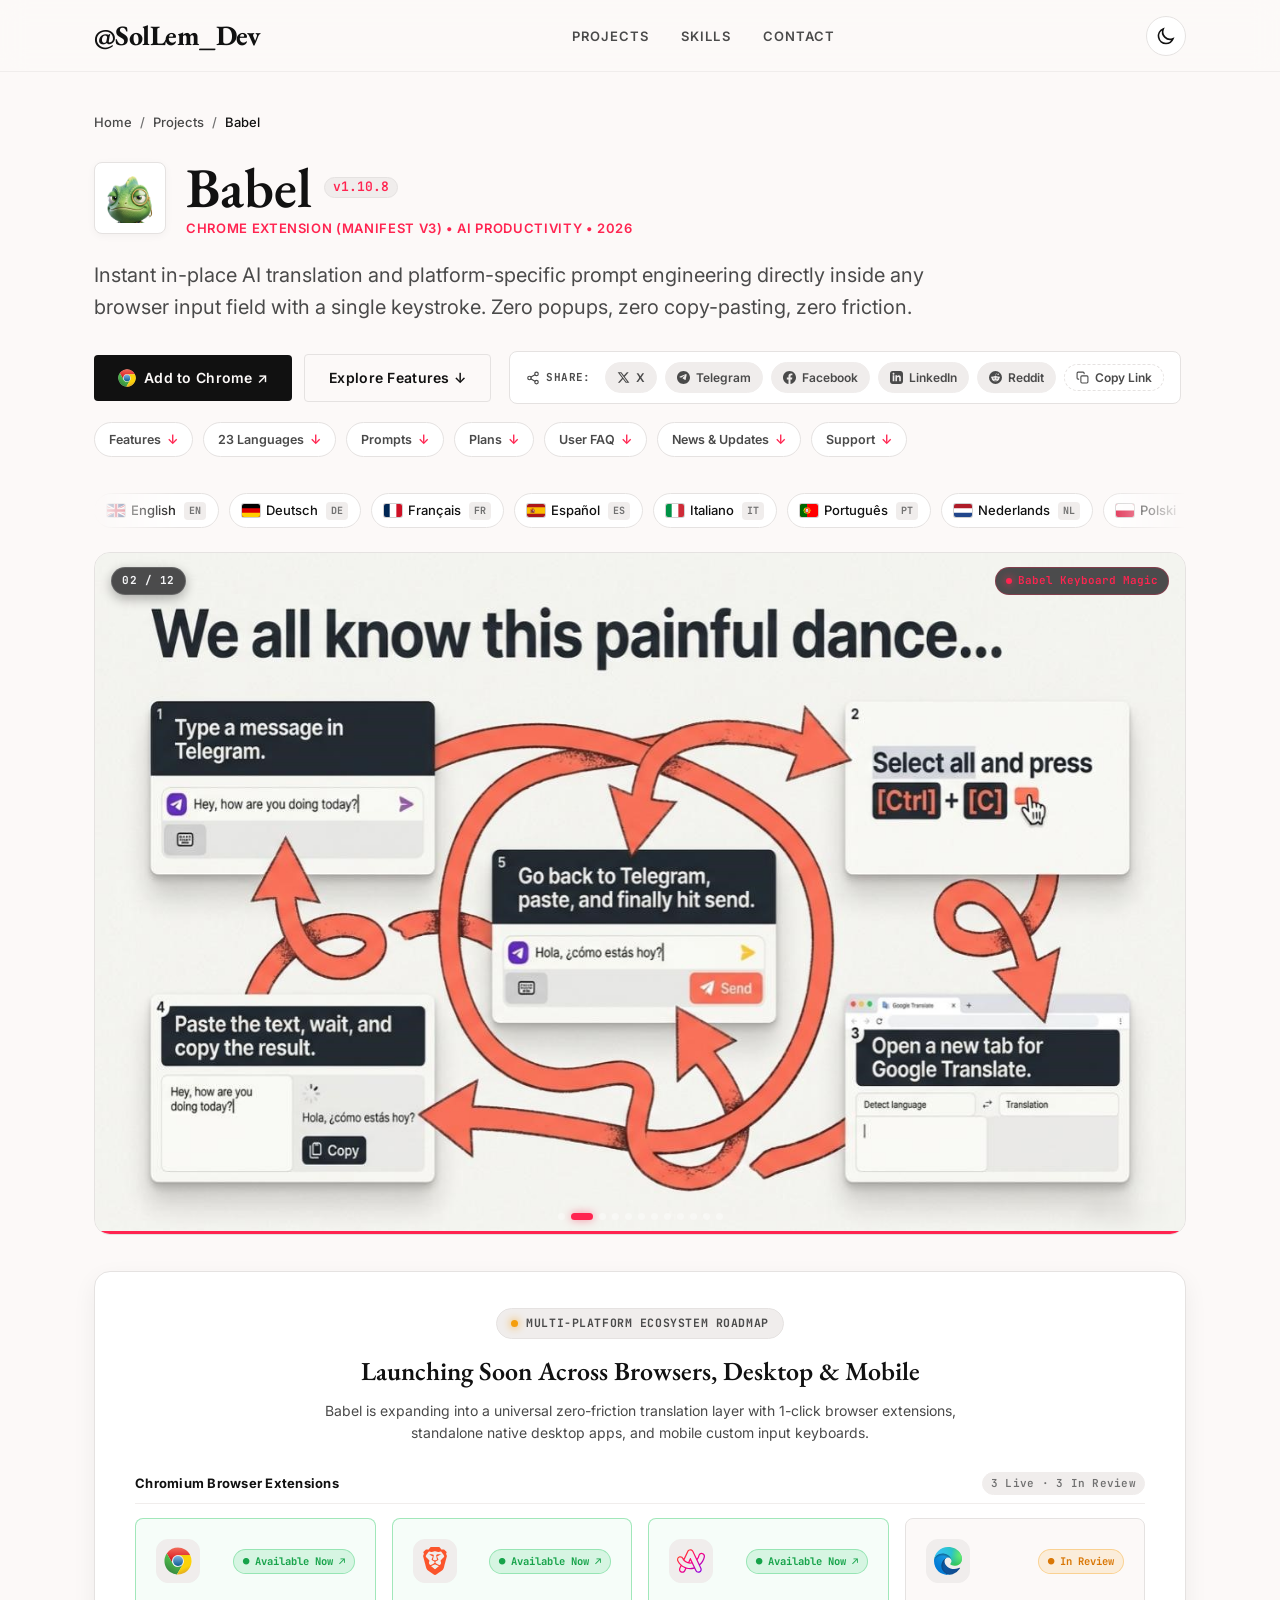
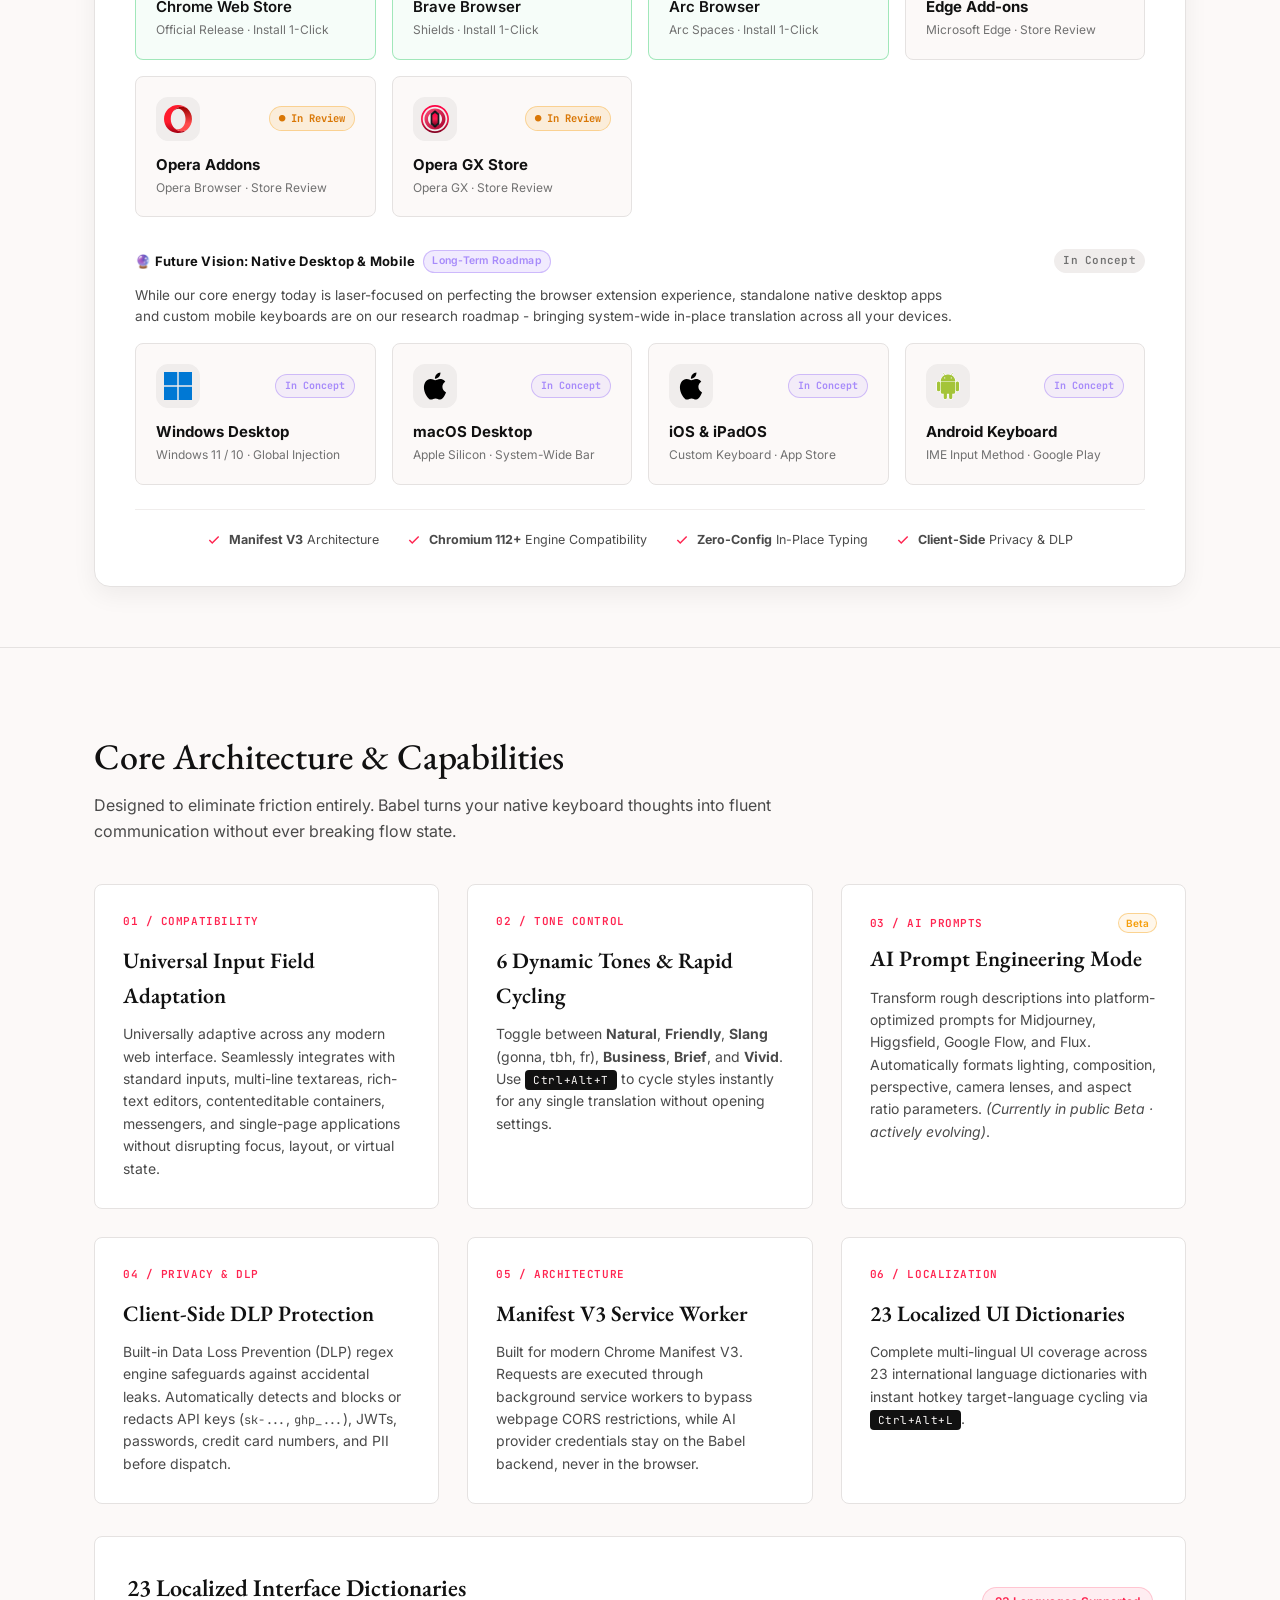
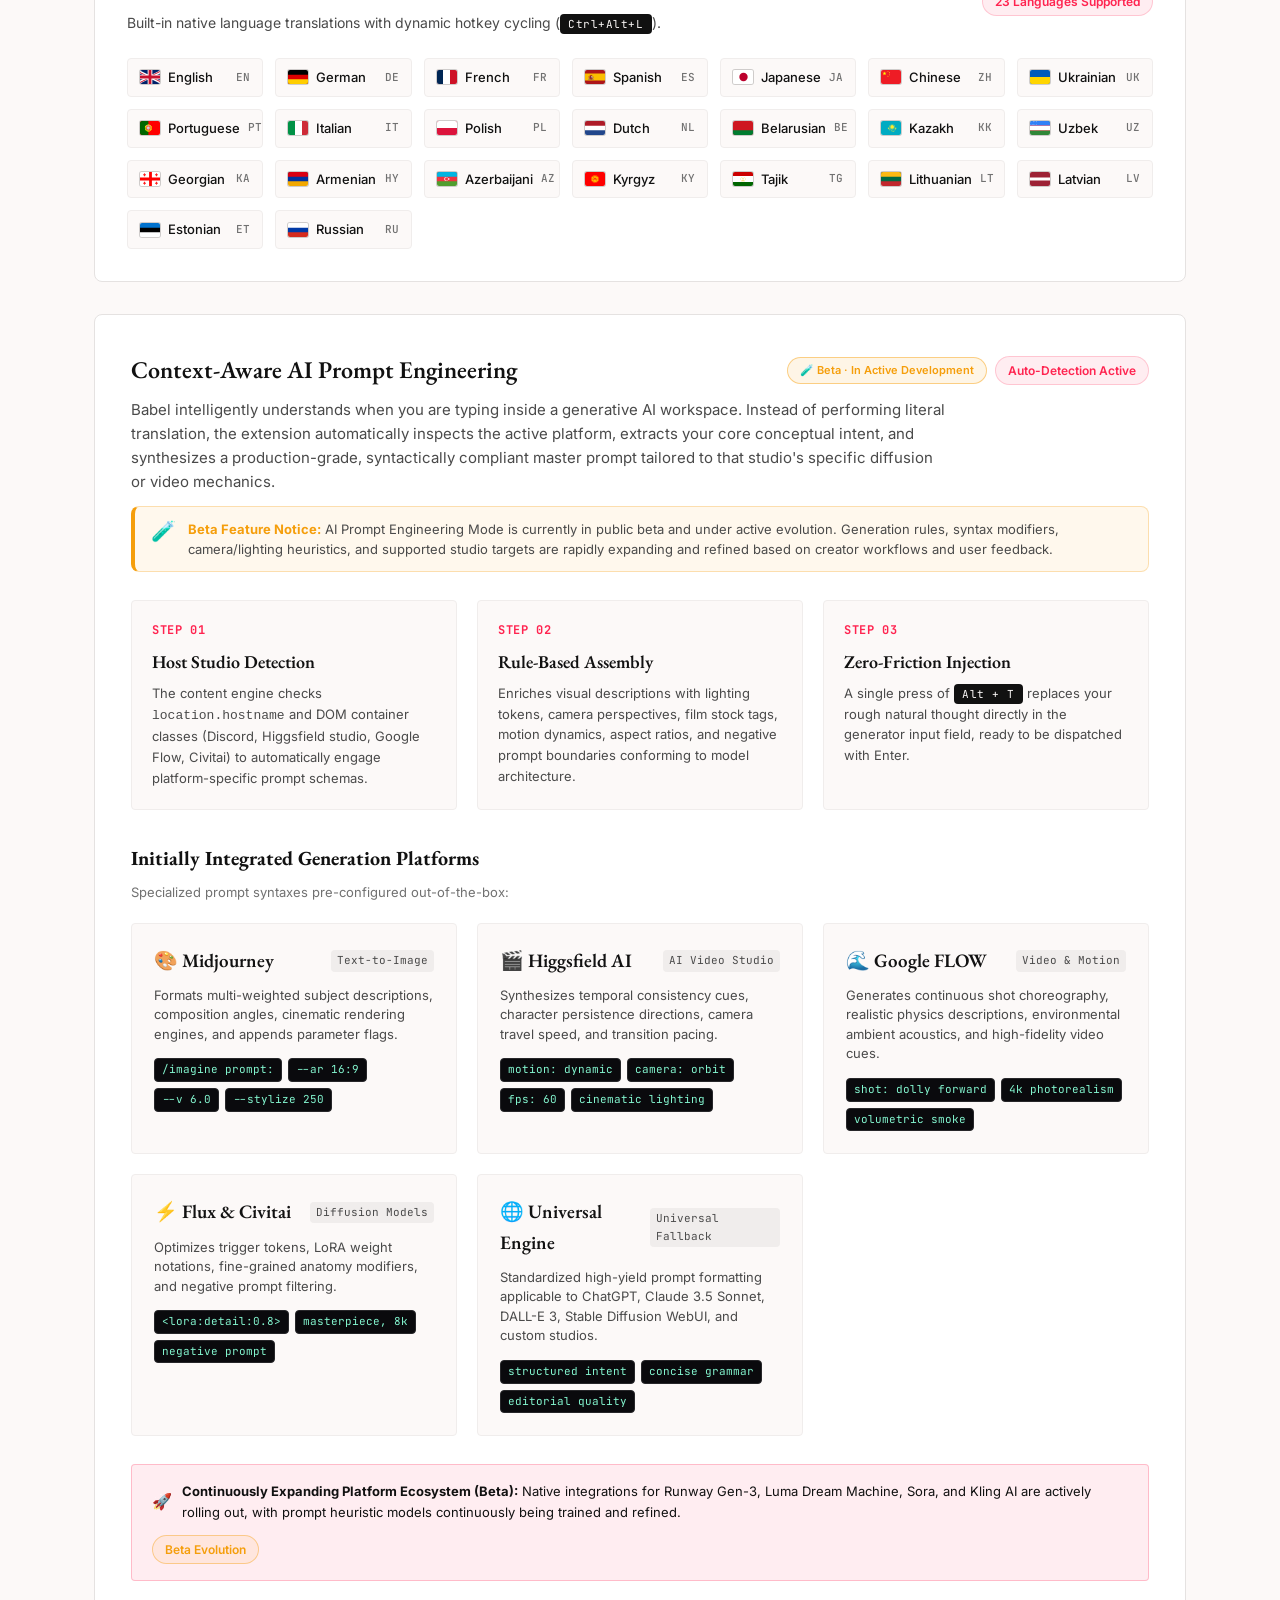
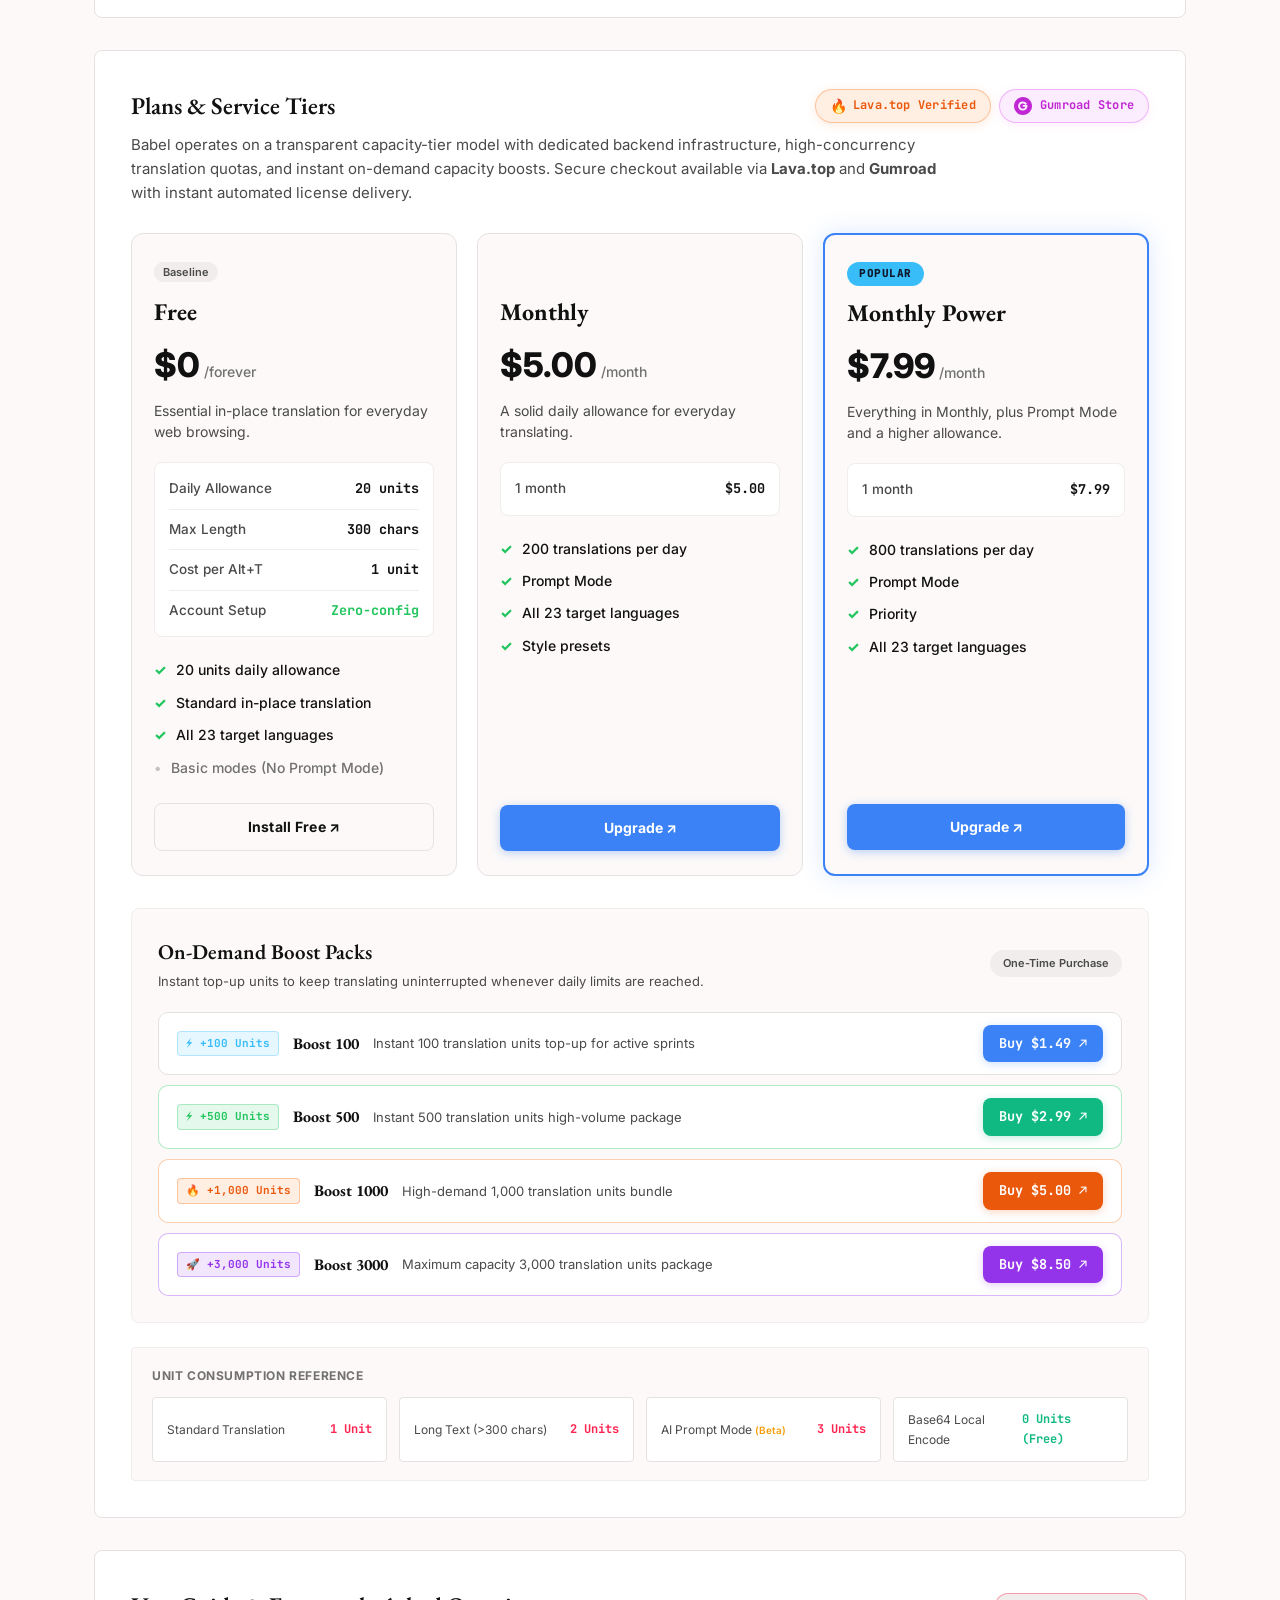
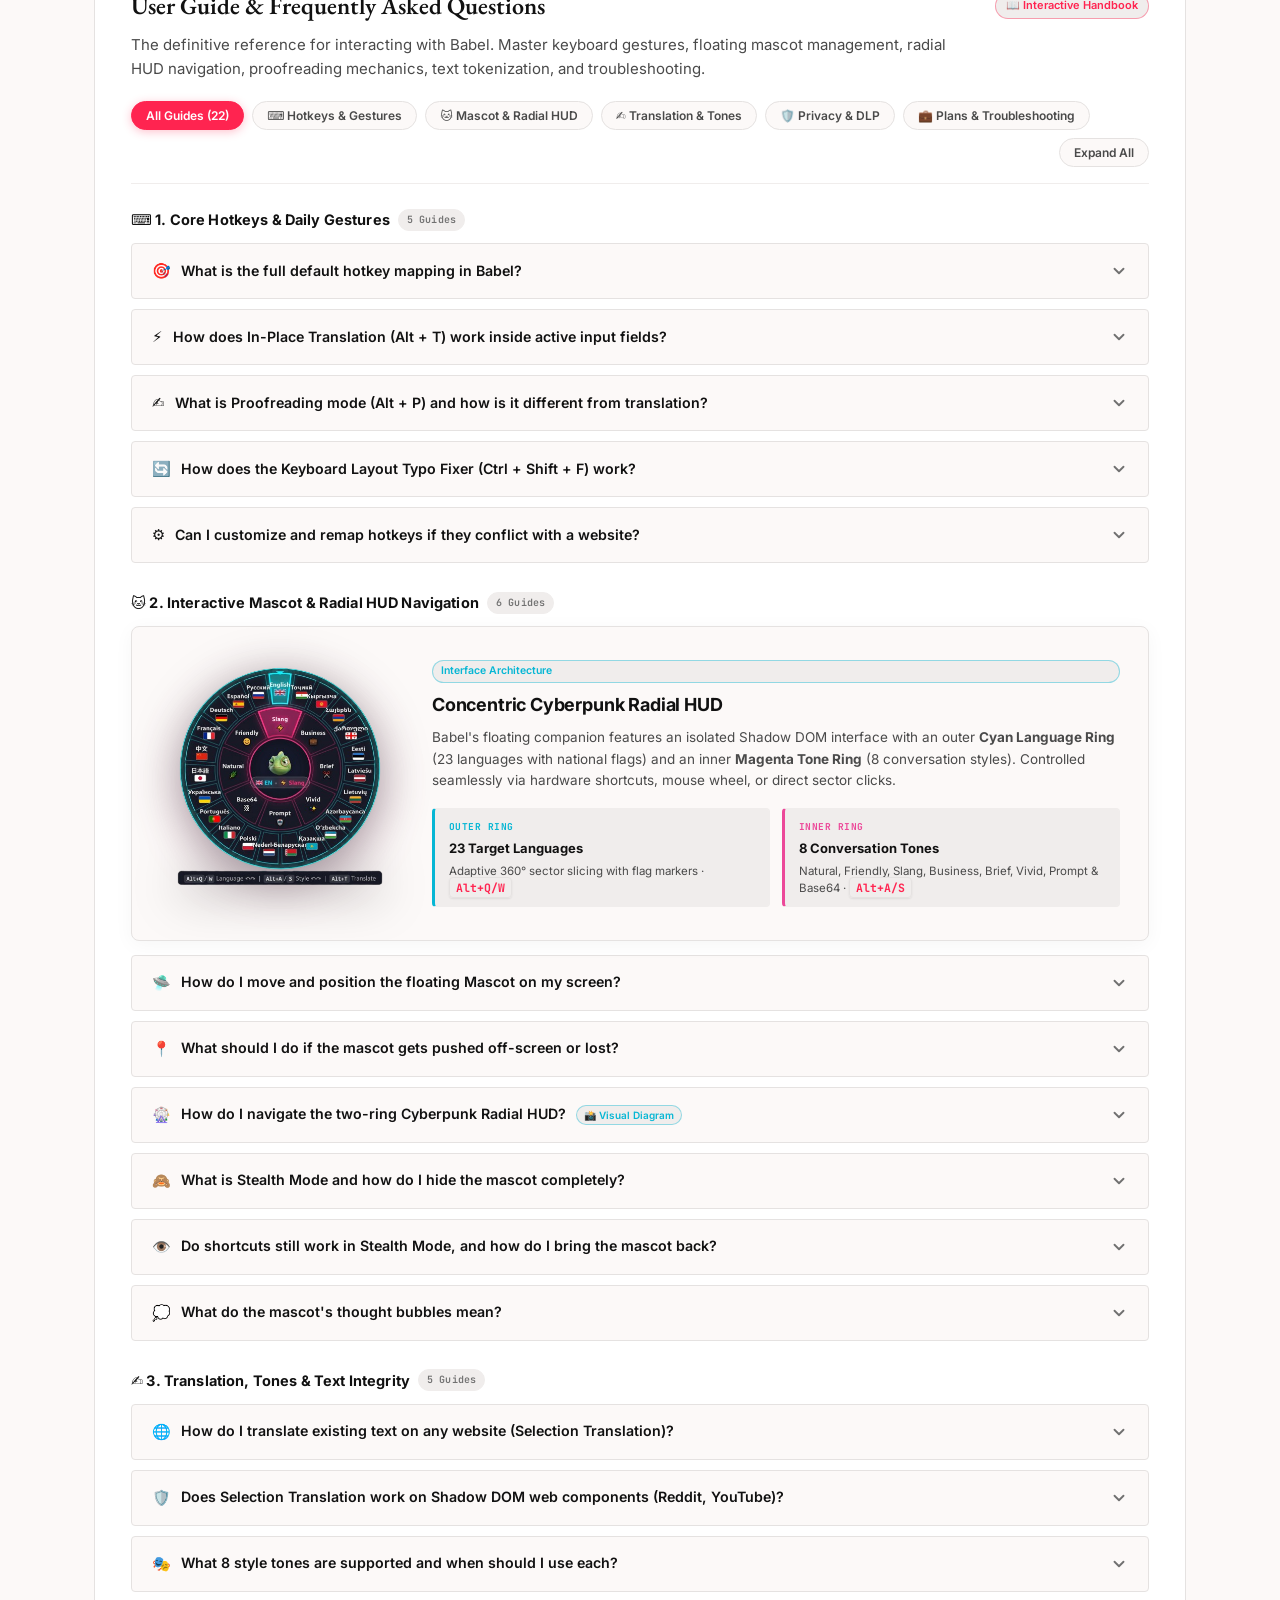
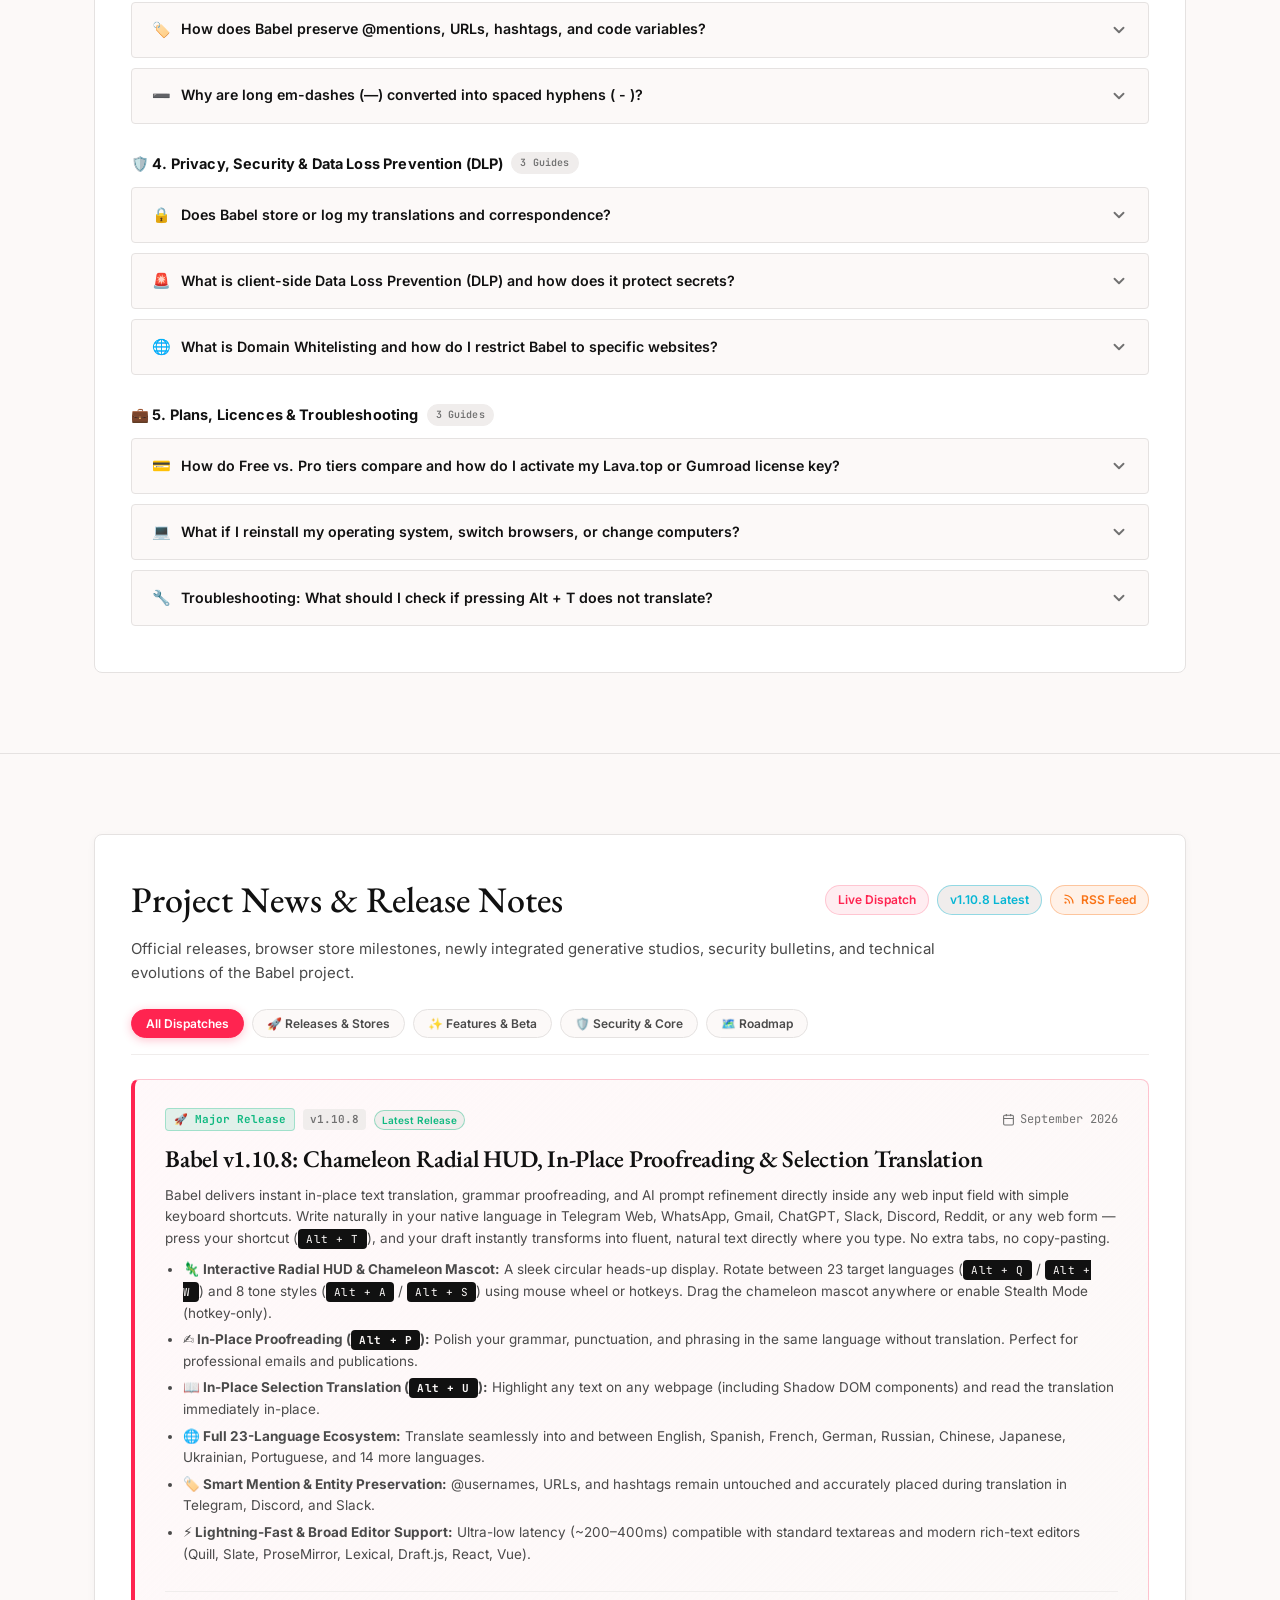
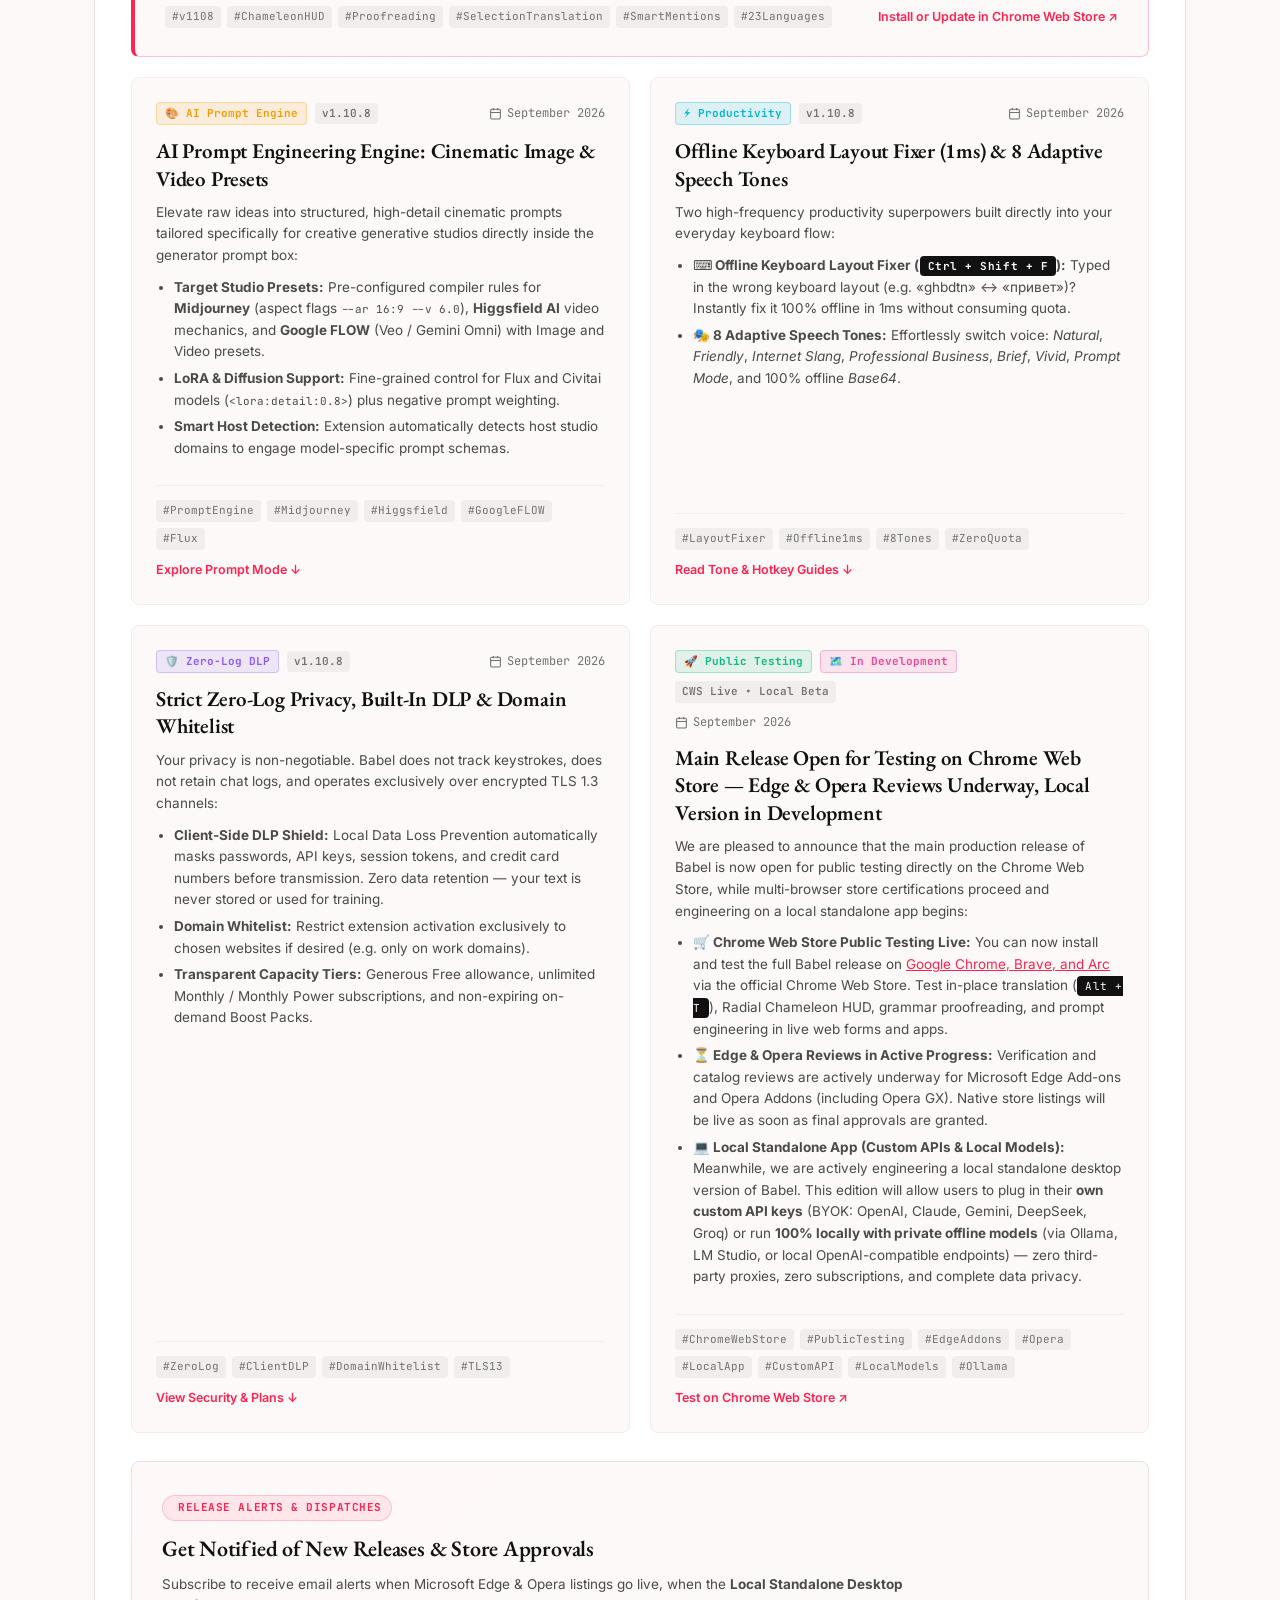
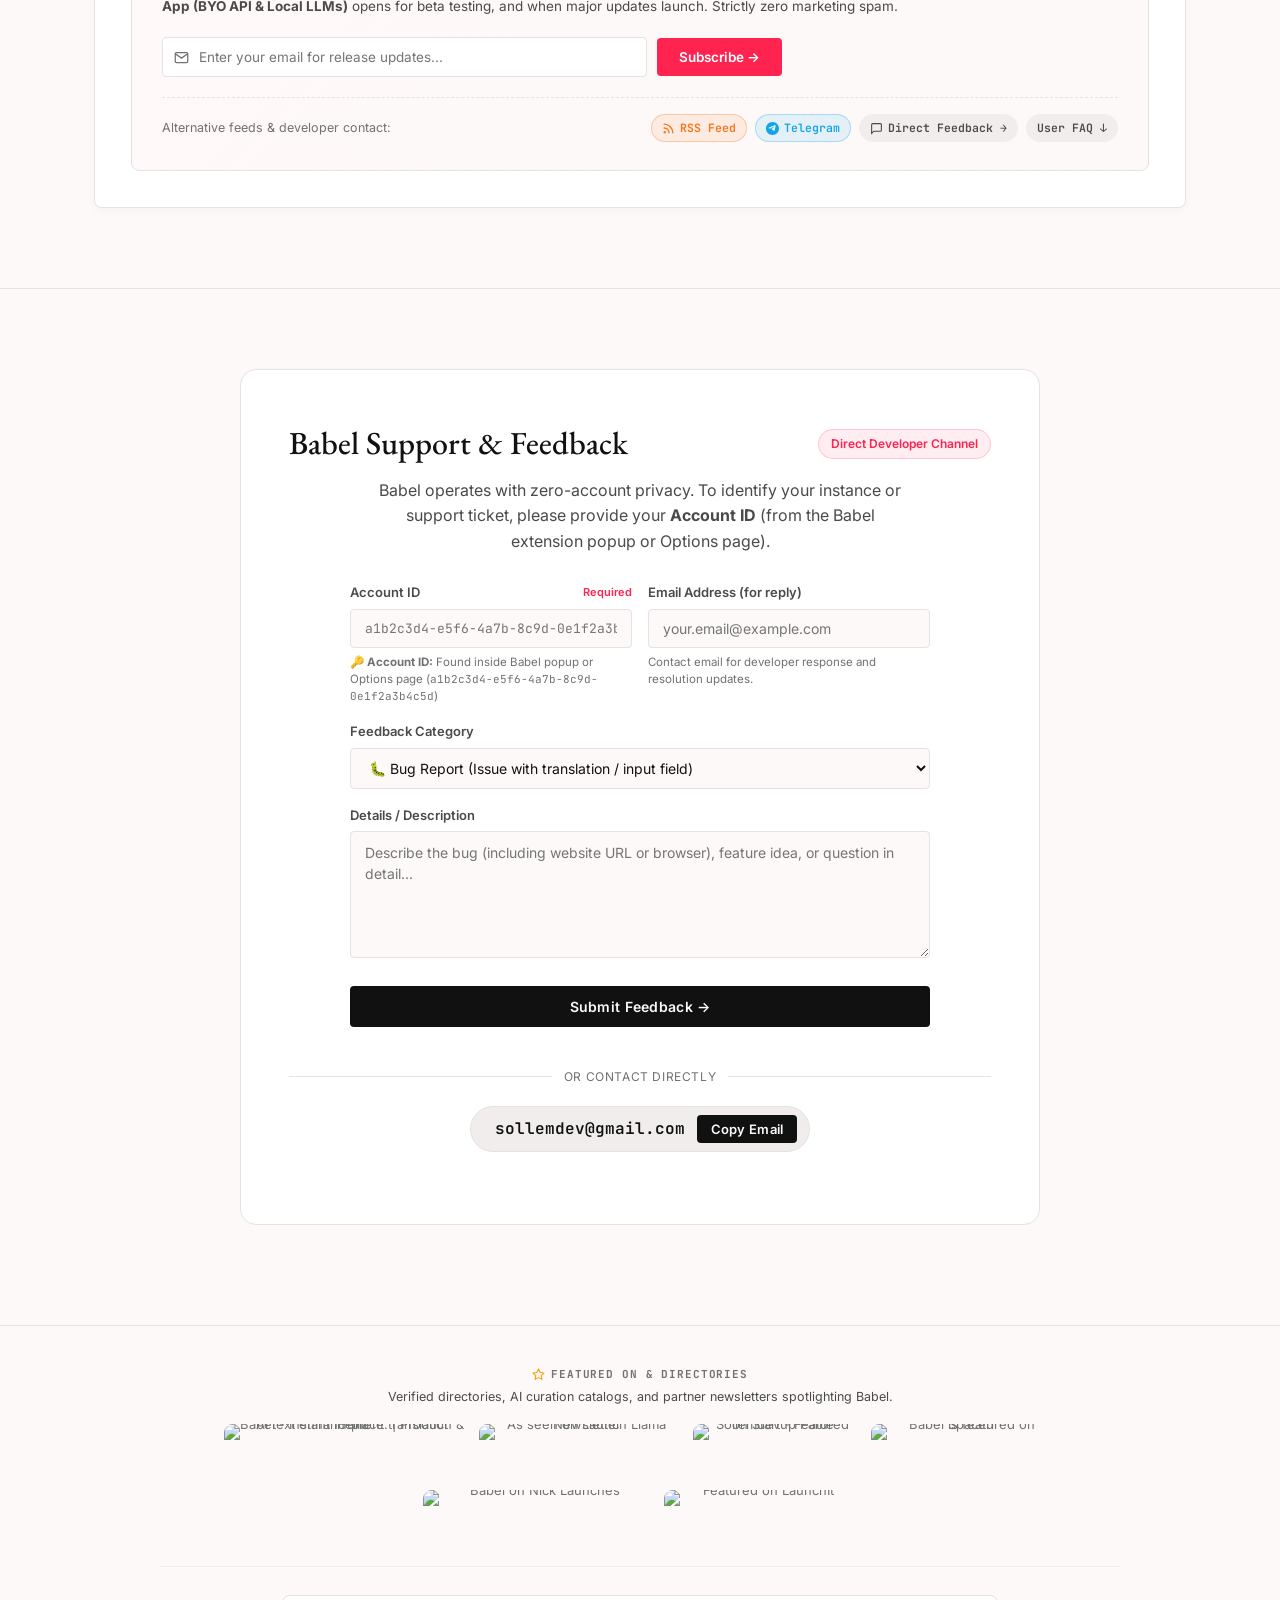
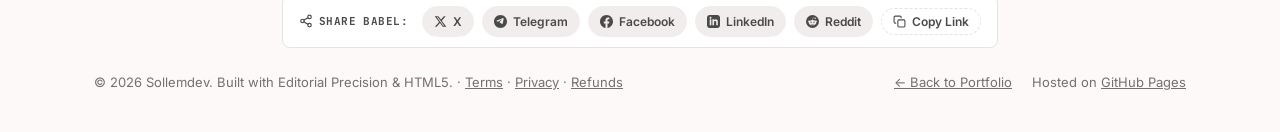
==== commit 31342558: "chore(ui): use concise English labels for Terms, Privacy, and Refunds in footer and donate block" ====
--- a/projects/babel.html
+++ b/projects/babel.html
@@ -2251,9 +2251,9 @@
       <div style="display: flex; justify-content: space-between; width: 100%; flex-wrap: wrap; gap: 12px; align-items: center;">
         <div>
           &copy; 2026 Sollemdev. Built with Editorial Precision &amp; HTML5. &middot;
-          <a href="terms.html" style="text-decoration: underline;">Оферта (Terms)</a> &middot;
-          <a href="privacy.html" style="text-decoration: underline;">Конфиденциальность (Privacy)</a> &middot;
-          <a href="refund.html" style="text-decoration: underline;">Возвраты (Refund)</a>
+          <a href="terms.html" style="text-decoration: underline;">Terms</a> &middot;
+          <a href="privacy.html" style="text-decoration: underline;">Privacy</a> &middot;
+          <a href="refund.html" style="text-decoration: underline;">Refunds</a>
         </div>
         <div>
           <a href="../index.html" style="text-decoration: underline; margin-right: 16px;">&larr; Back to Portfolio</a>
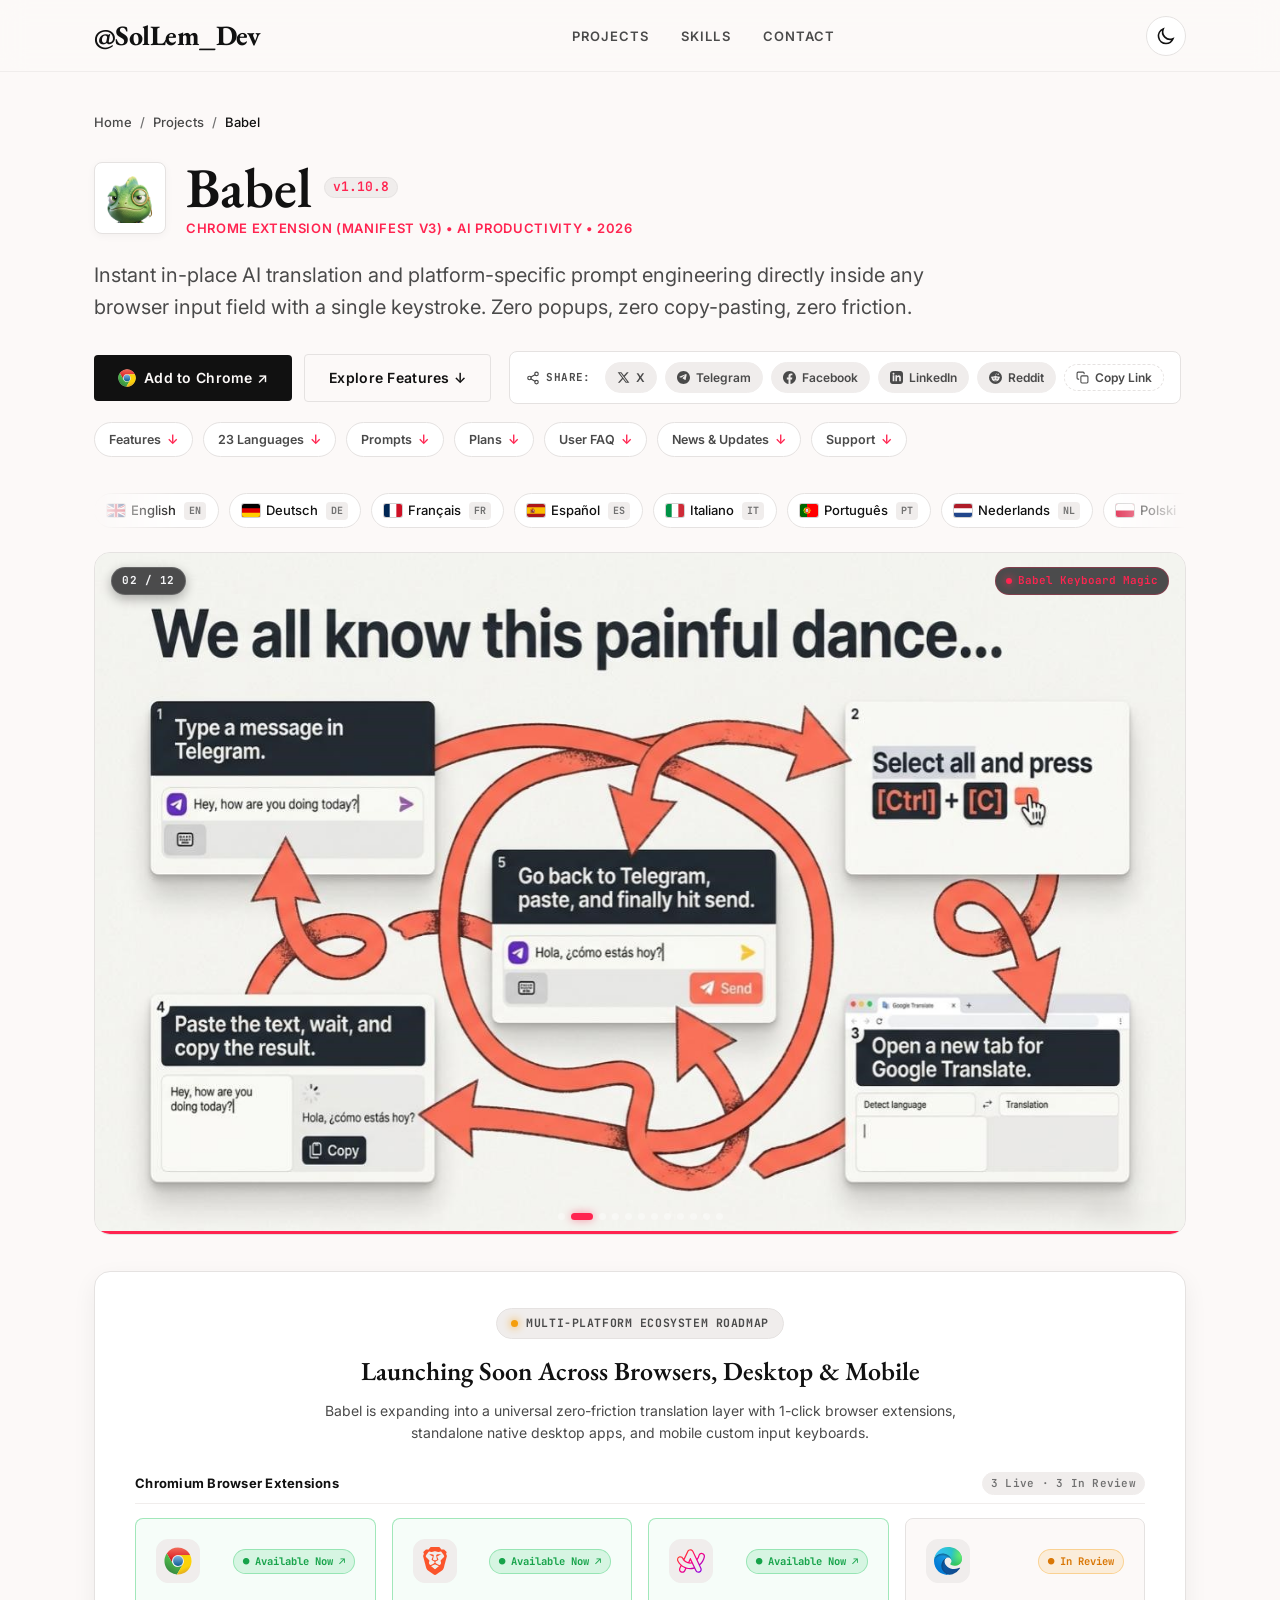
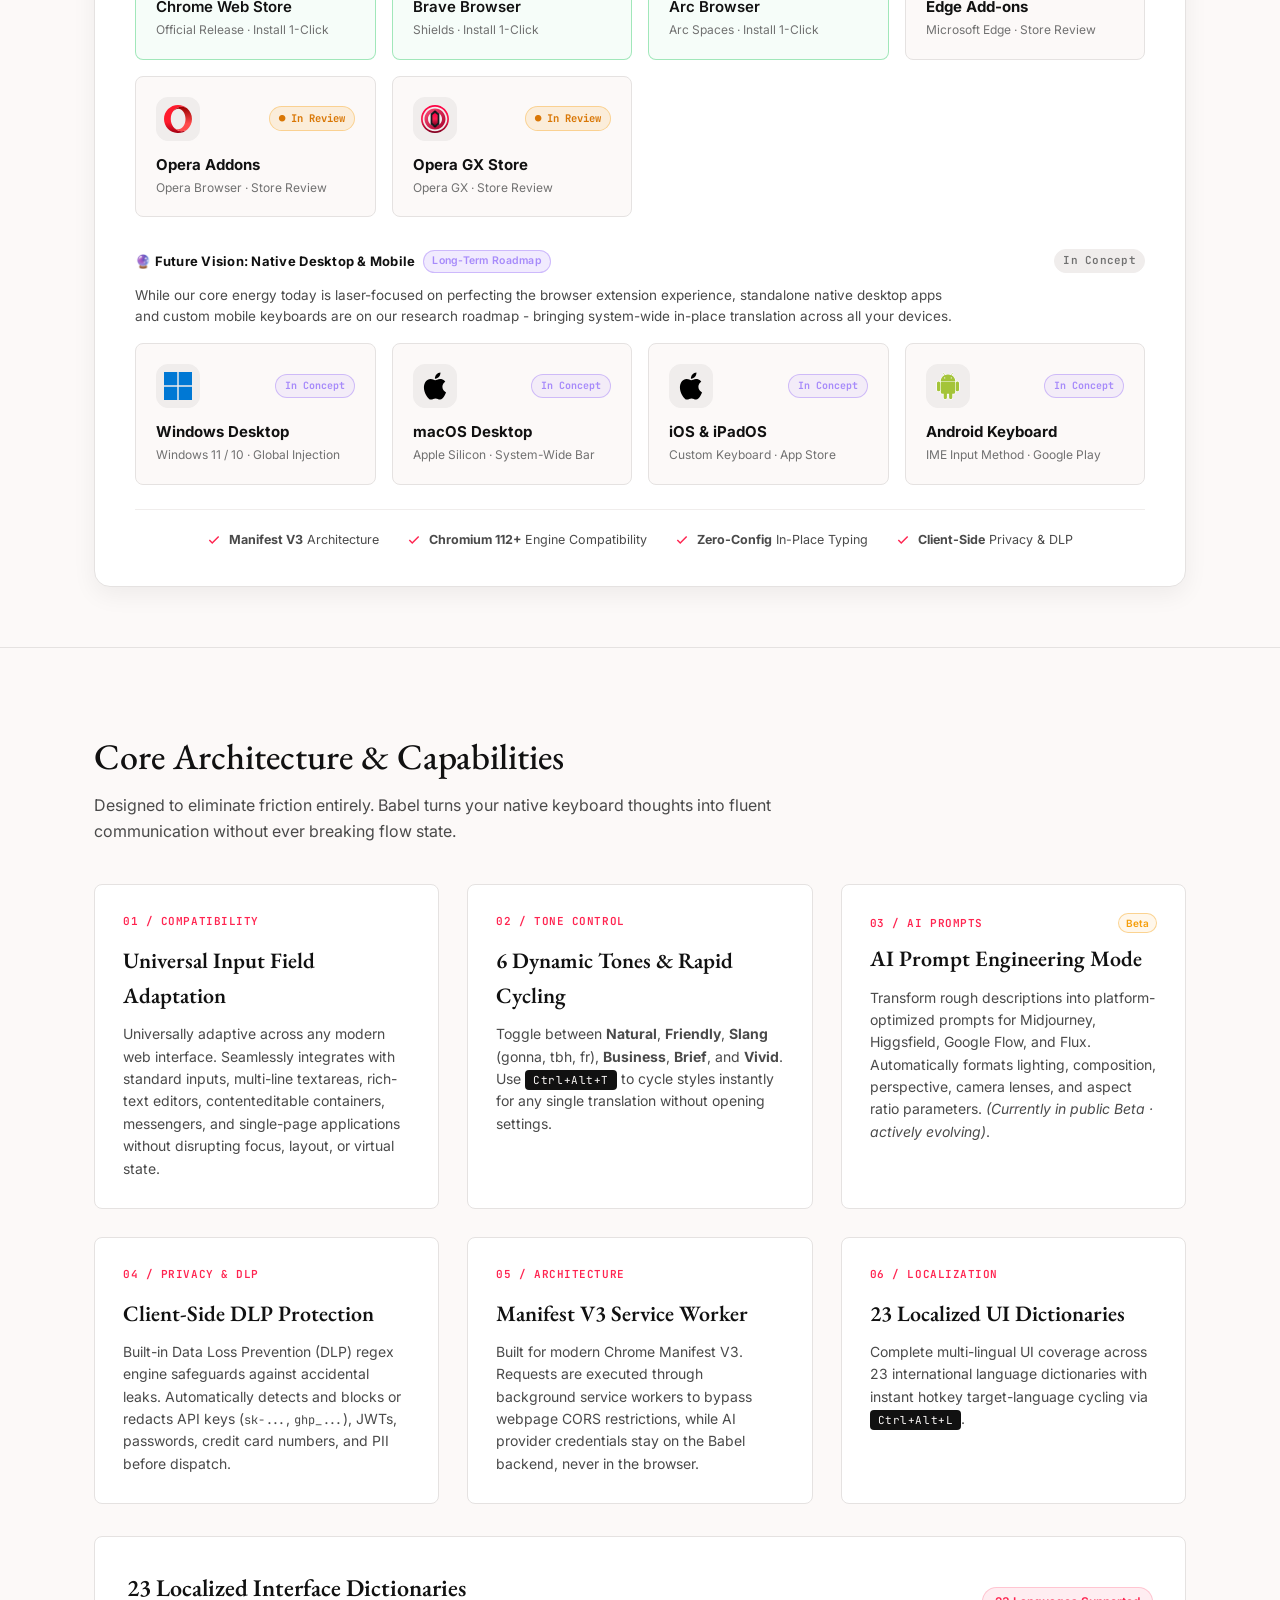
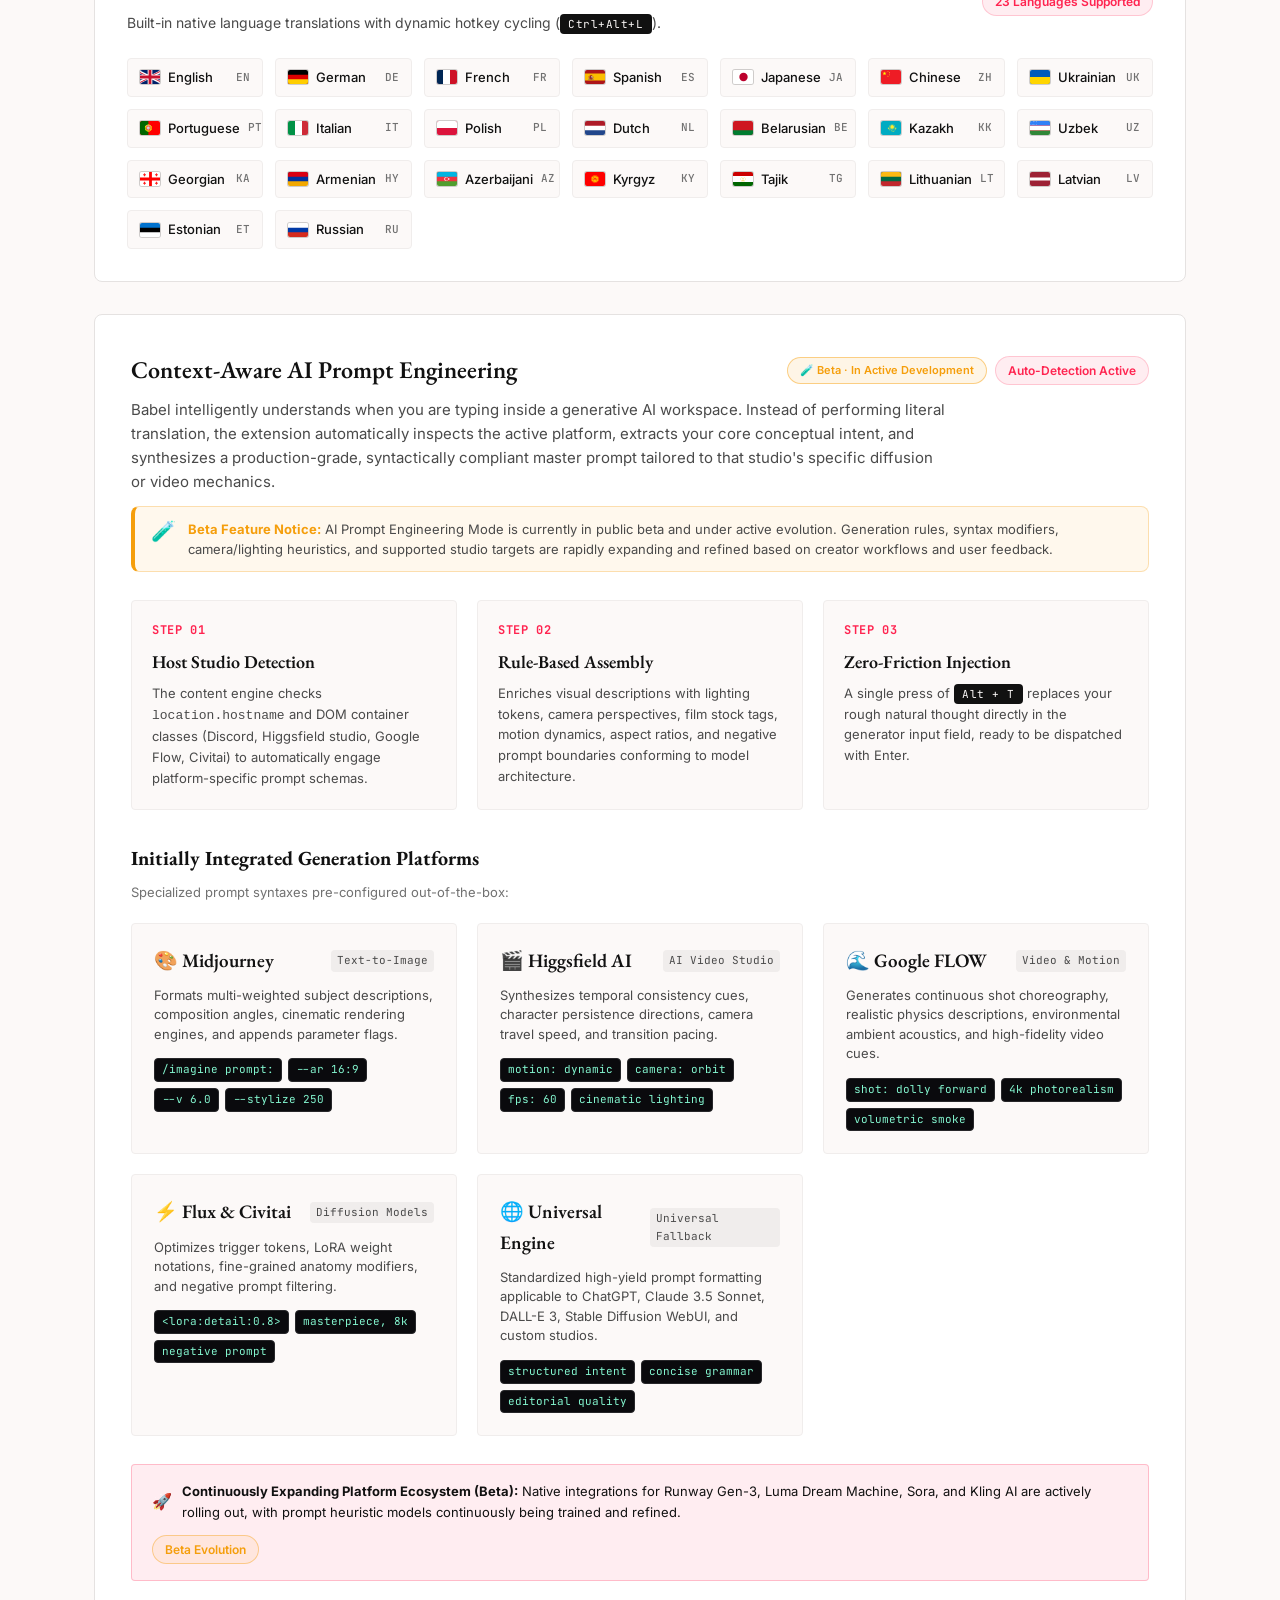
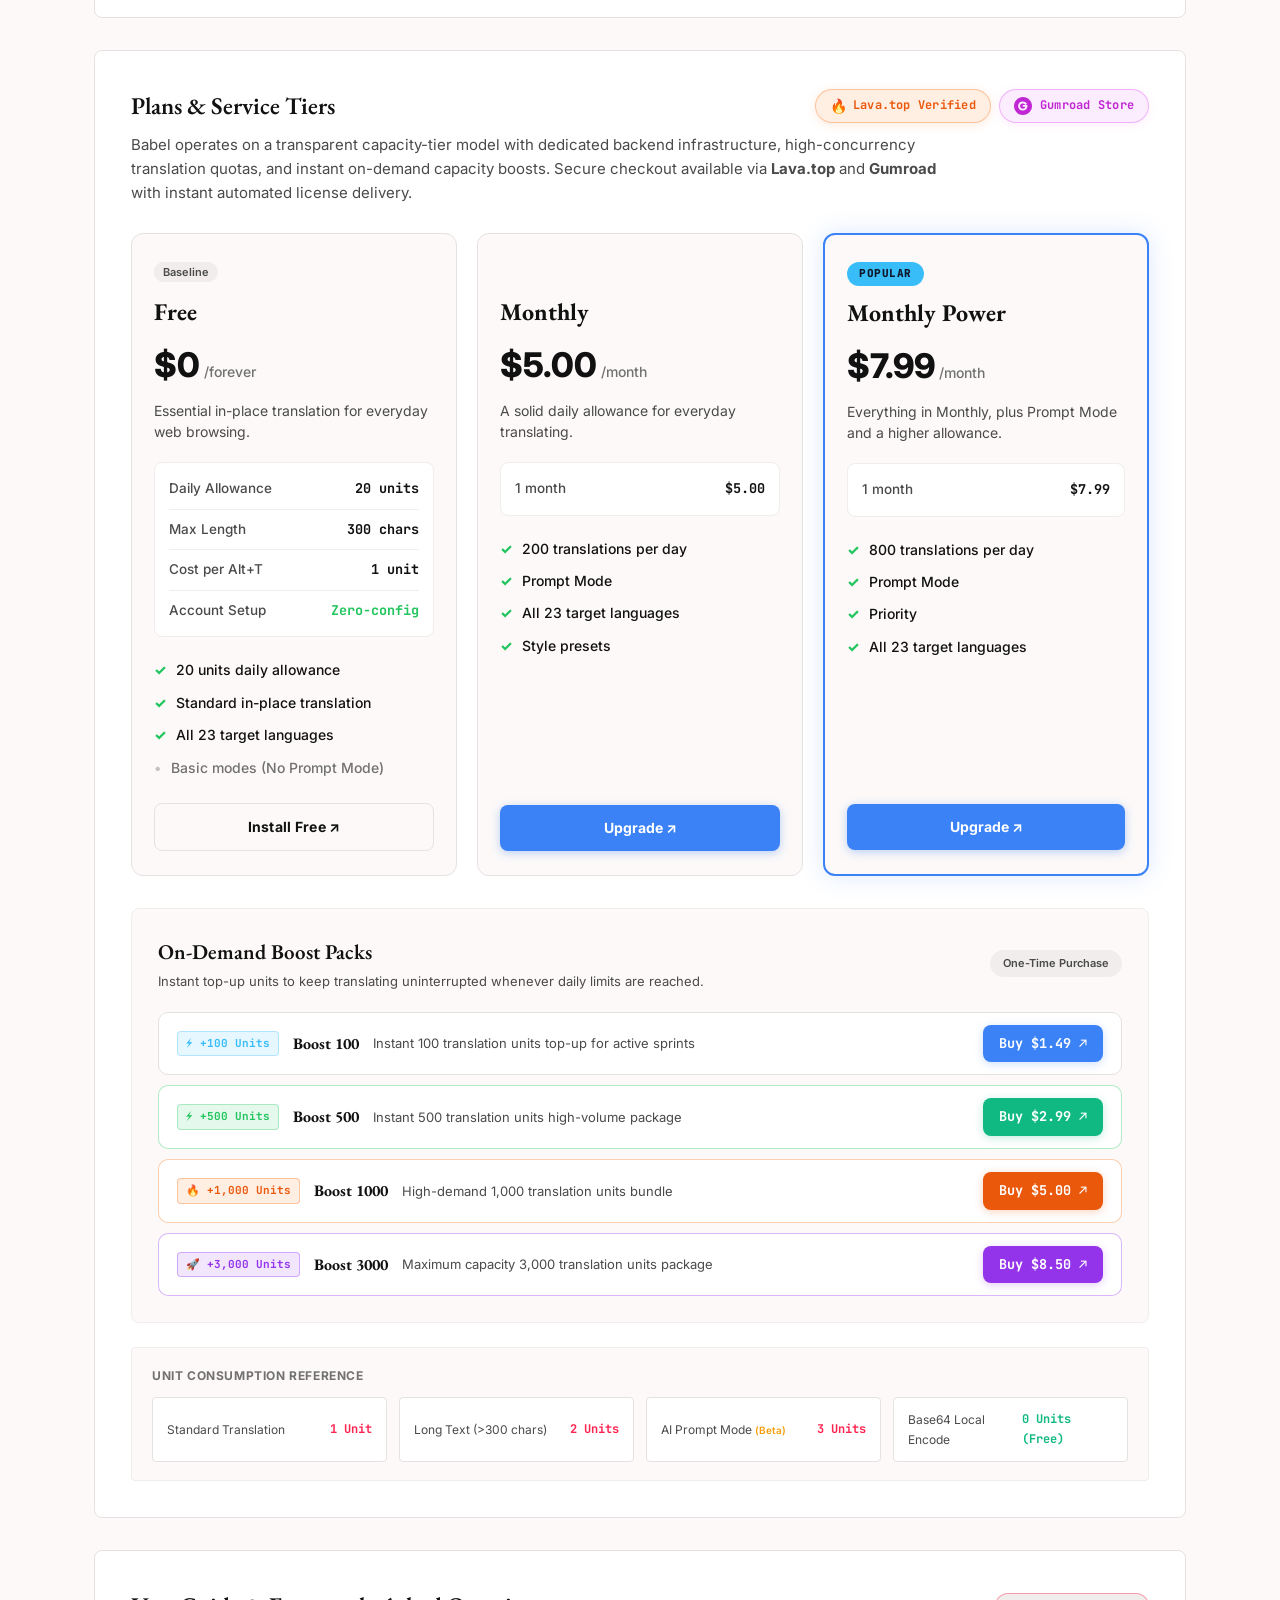
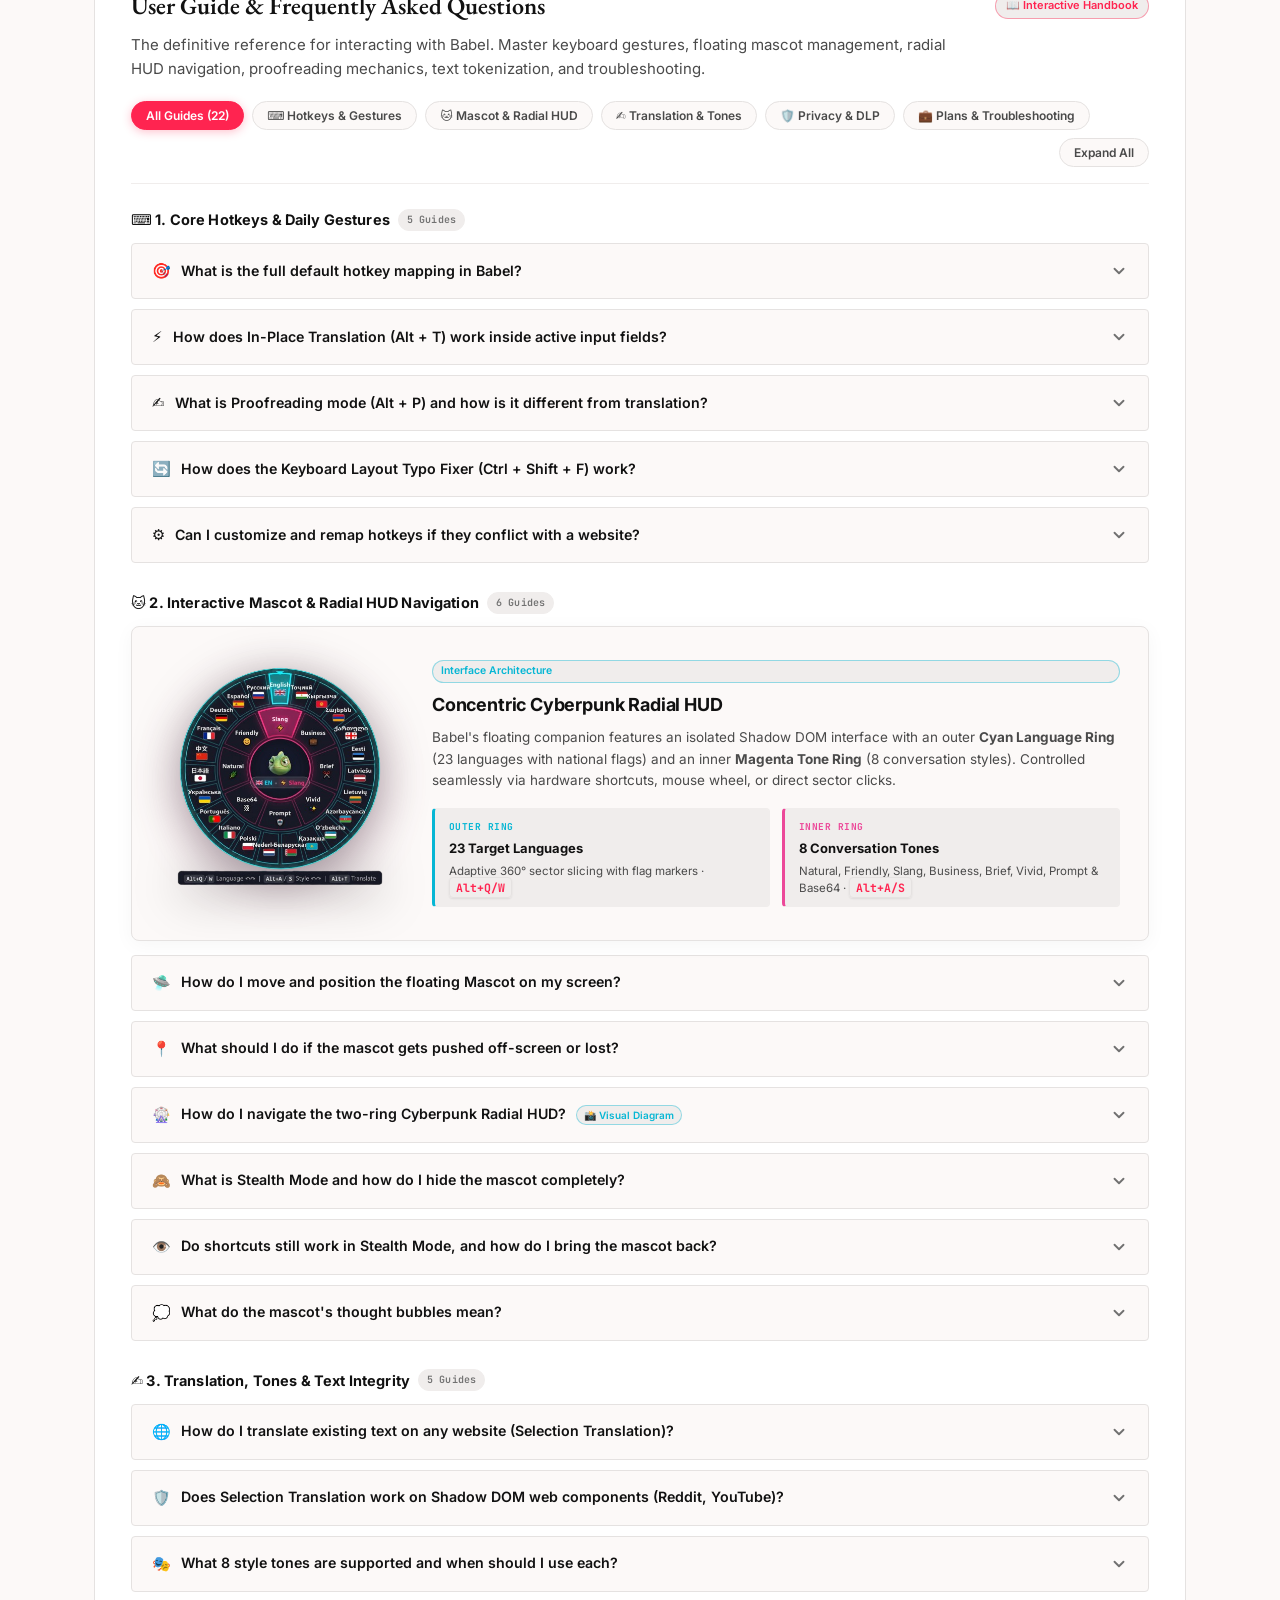
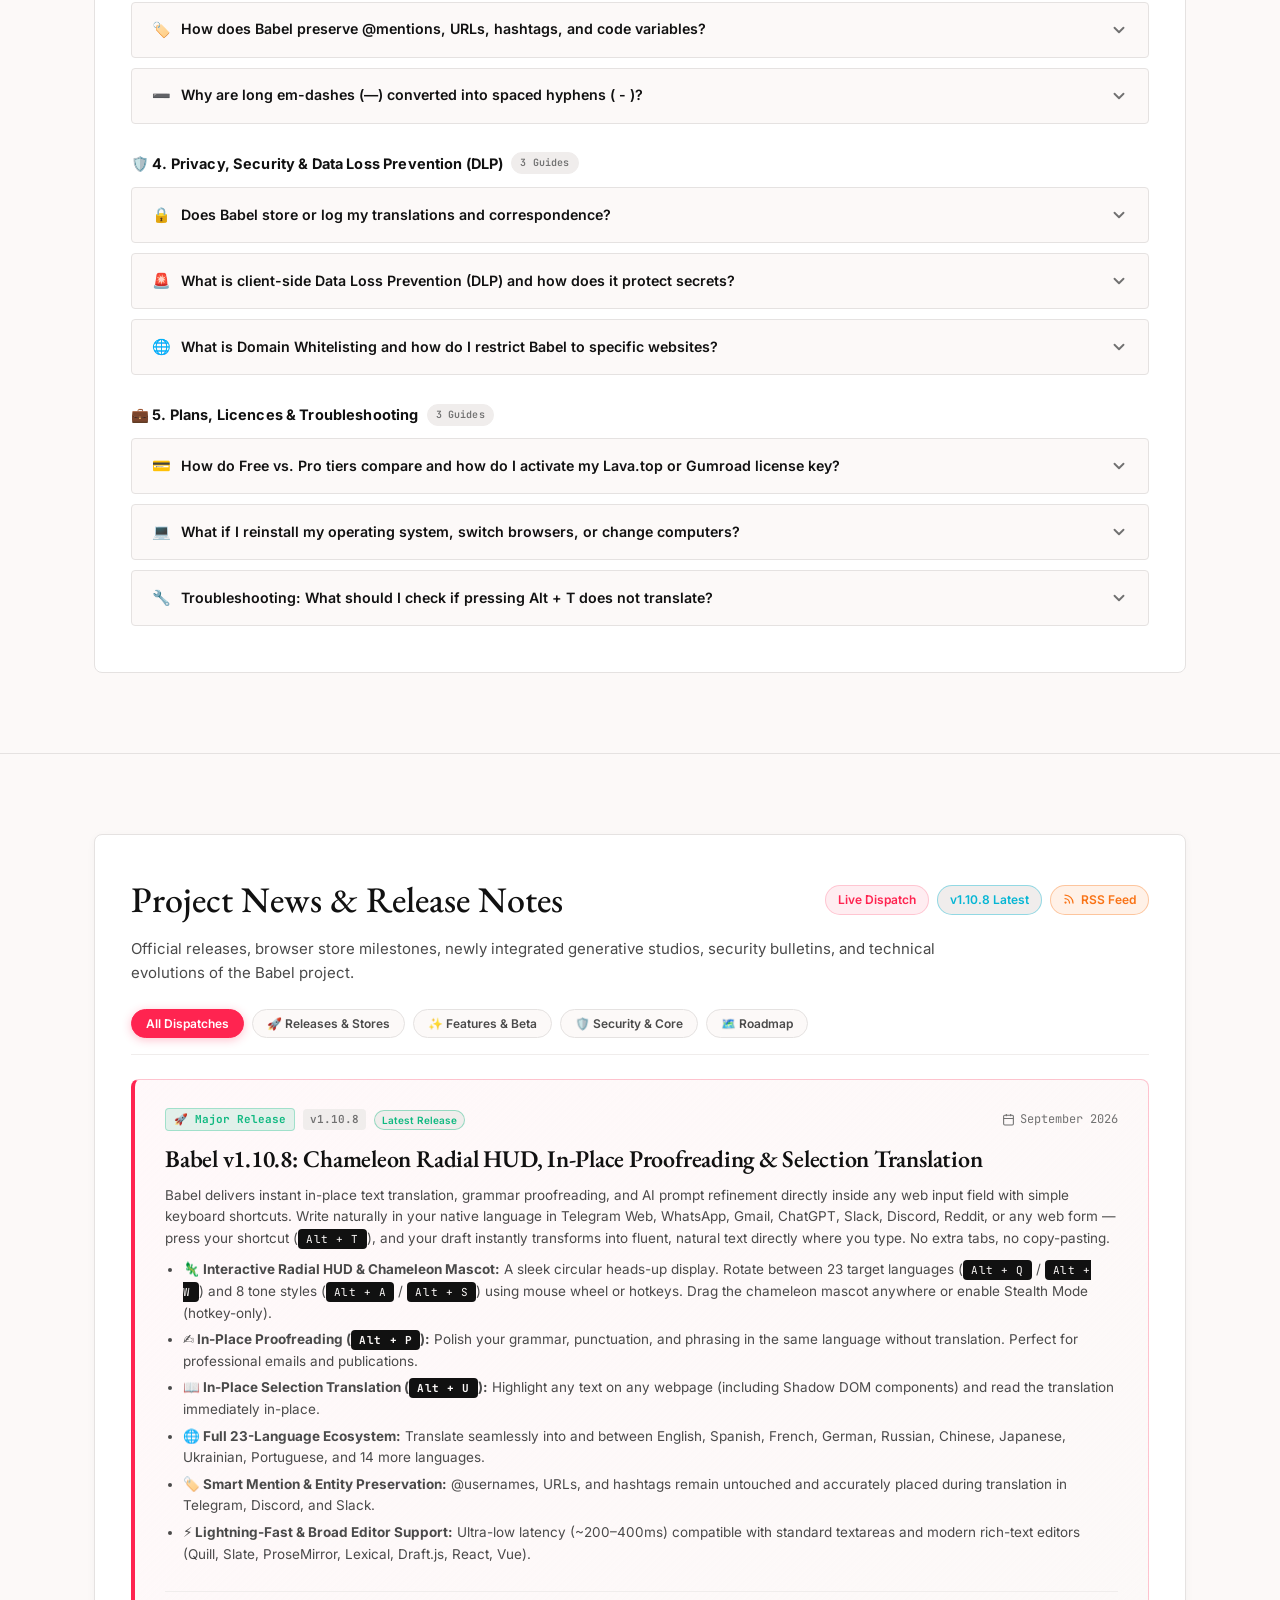
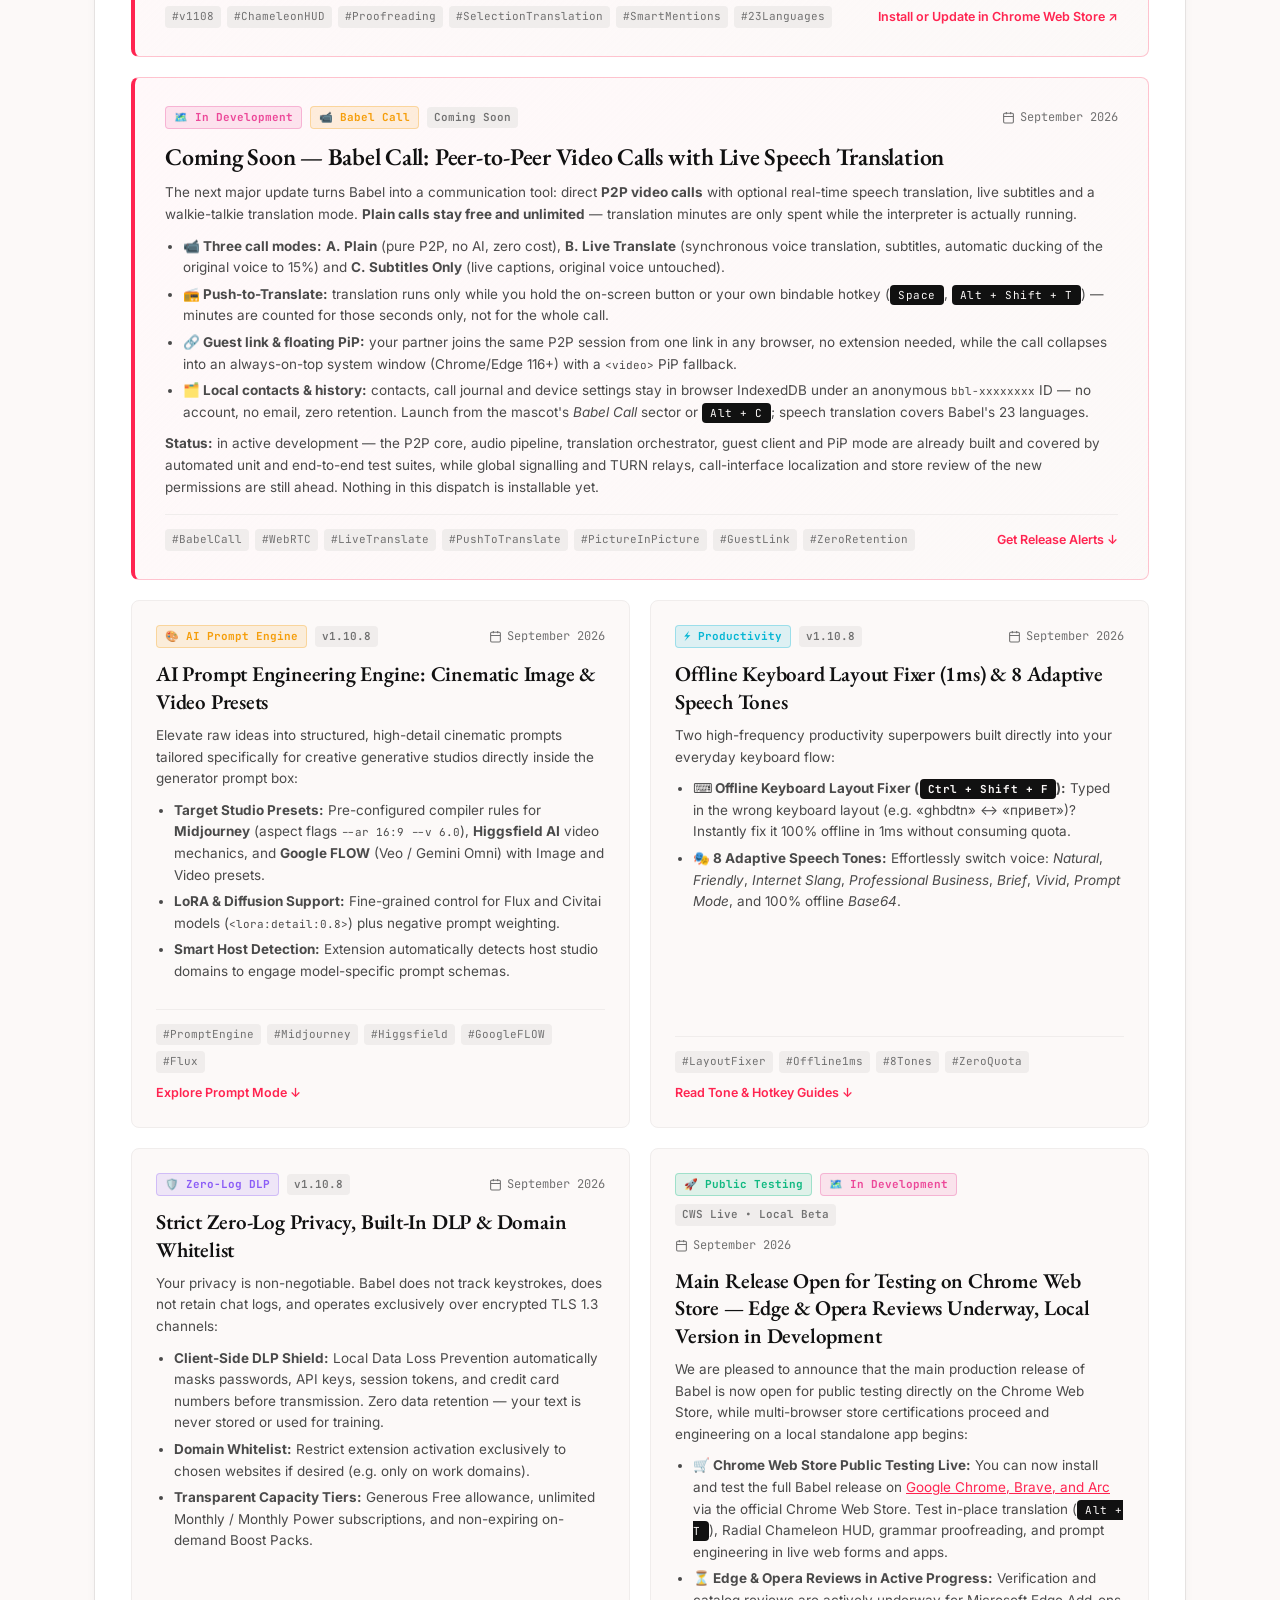
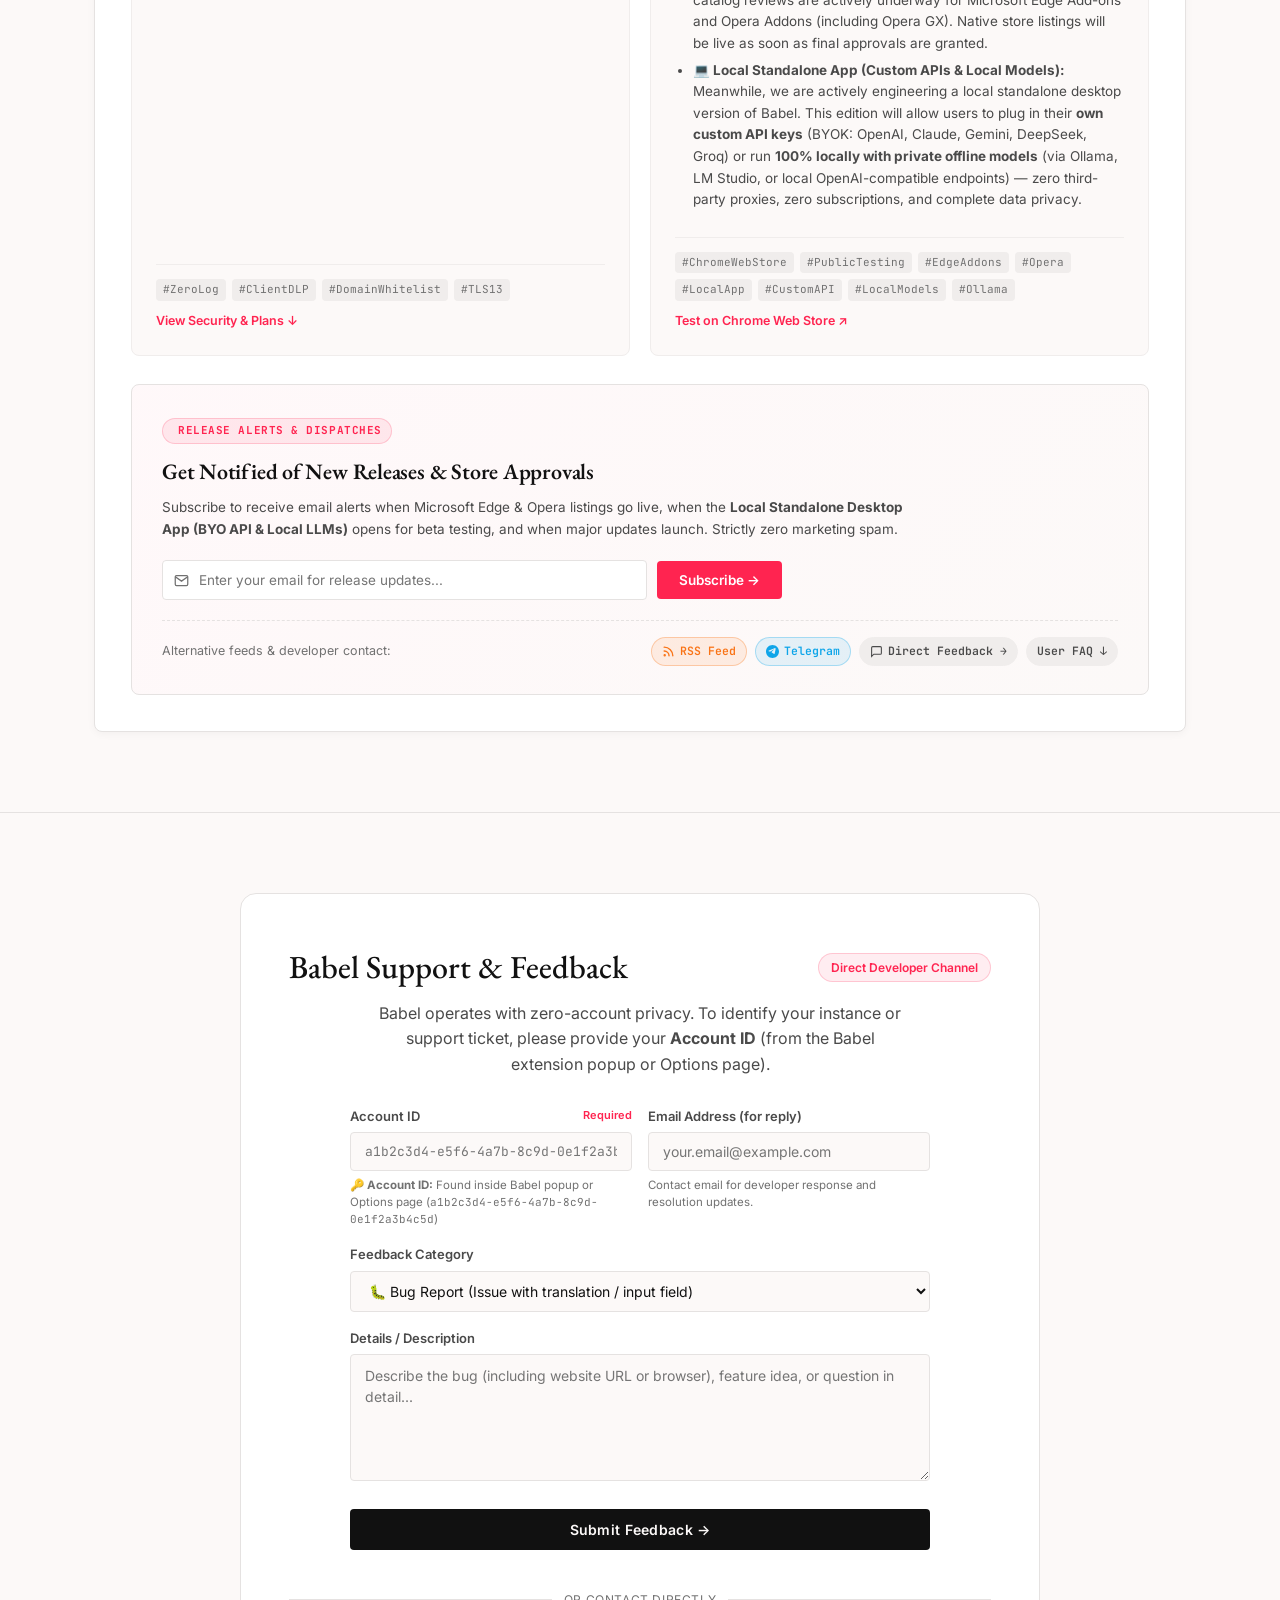
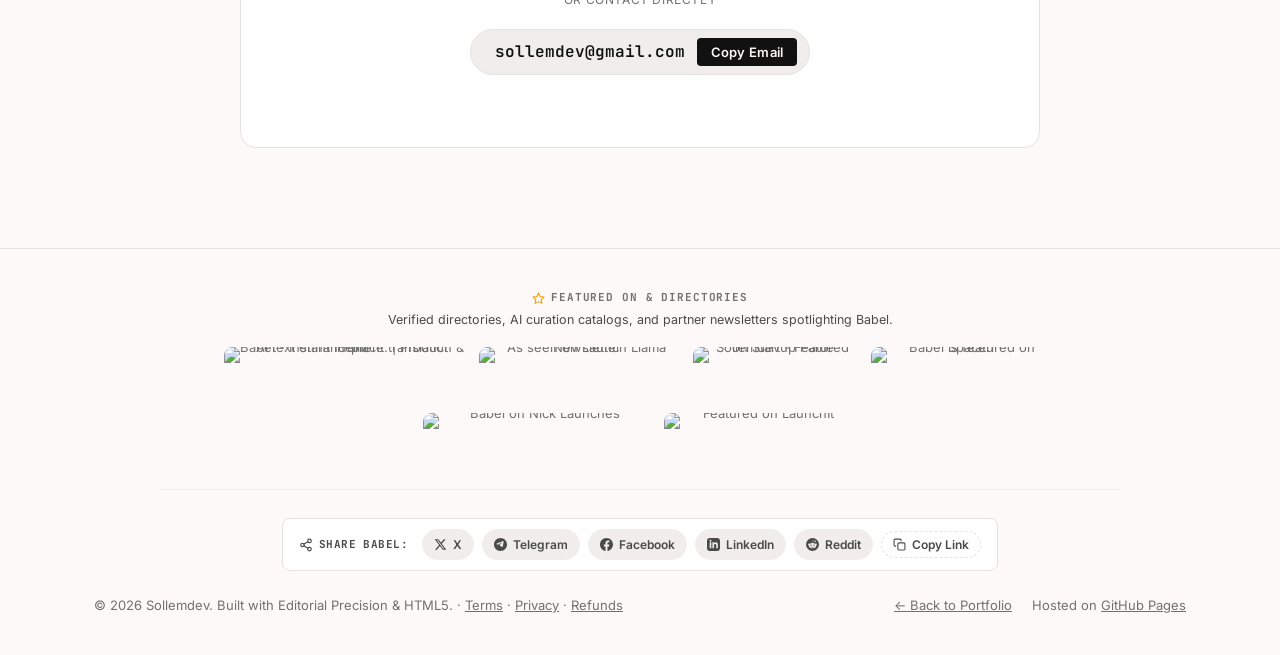
==== commit f6238782: "feat(babel): announce upcoming Babel Call update with P2P calls and live speech translation in proje" ====
--- a/projects/babel.html
+++ b/projects/babel.html
@@ -1836,7 +1836,56 @@
               </div>
             </article>
 
-            <!-- NEWS 2: AI PROMPT ENGINEERING ENGINE -->
+            <!-- NEWS 2: BABEL CALL — UPCOMING UPDATE (ROADMAP ANNOUNCEMENT) -->
+            <article class="news-item-card featured" data-category="roadmap features">
+              <div class="news-card-meta">
+                <div class="news-meta-left">
+                  <span class="news-badge roadmap">🗺️ In Development</span>
+                  <span class="news-badge beta">📹 Babel Call</span>
+                  <span class="news-version">Coming Soon</span>
+                </div>
+                <time class="news-date" datetime="2026-09">
+                  <svg width="13" height="13" viewBox="0 0 24 24" fill="none" stroke="currentColor" stroke-width="2"><rect x="3" y="4" width="18" height="18" rx="2" ry="2"/><line x1="16" y1="2" x2="16" y2="6"/><line x1="8" y1="2" x2="8" y2="6"/><line x1="3" y1="10" x2="21" y2="10"/></svg>
+                  September 2026
+                </time>
+              </div>
+
+              <h3 class="news-title">
+                Coming Soon &mdash; Babel Call: Peer-to-Peer Video Calls with Live Speech Translation
+              </h3>
+
+              <div class="news-body">
+                <p>
+                  The next major update turns Babel into a communication tool: direct <strong>P2P video calls</strong> with optional real-time speech translation, live subtitles and a walkie-talkie translation mode. <strong>Plain calls stay free and unlimited</strong> &mdash; translation minutes are only spent while the interpreter is actually running.
+                </p>
+                <ul>
+                  <li><strong>📹 Three call modes:</strong> <strong>A. Plain</strong> (pure P2P, no AI, zero cost), <strong>B. Live Translate</strong> (synchronous voice translation, subtitles, automatic ducking of the original voice to 15%) and <strong>C. Subtitles Only</strong> (live captions, original voice untouched).</li>
+                  <li><strong>📻 Push-to-Translate:</strong> translation runs only while you hold the on-screen button or your own bindable hotkey (<kbd class="sim-hotkey-badge">Space</kbd>, <kbd class="sim-hotkey-badge">Alt + Shift + T</kbd>) &mdash; minutes are counted for those seconds only, not for the whole call.</li>
+                  <li><strong>🔗 Guest link &amp; floating PiP:</strong> your partner joins the same P2P session from one link in any browser, no extension needed, while the call collapses into an always-on-top system window (Chrome/Edge 116+) with a <code style="font-family: var(--font-mono); font-size: 11px;">&lt;video&gt;</code> PiP fallback.</li>
+                  <li><strong>🗂️ Local contacts &amp; history:</strong> contacts, call journal and device settings stay in browser IndexedDB under an anonymous <code style="font-family: var(--font-mono); font-size: 11px;">bbl-xxxxxxxx</code> ID &mdash; no account, no email, zero retention. Launch from the mascot's <em>Babel Call</em> sector or <kbd class="sim-hotkey-badge">Alt + C</kbd>; speech translation covers Babel's 23 languages.</li>
+                </ul>
+                <p>
+                  <strong>Status:</strong> in active development &mdash; the P2P core, audio pipeline, translation orchestrator, guest client and PiP mode are already built and covered by automated unit and end-to-end test suites, while global signalling and TURN relays, call-interface localization and store review of the new permissions are still ahead. Nothing in this dispatch is installable yet.
+                </p>
+              </div>
+
+              <div class="news-tags-row">
+                <div class="news-tags">
+                  <span class="news-tag">#BabelCall</span>
+                  <span class="news-tag">#WebRTC</span>
+                  <span class="news-tag">#LiveTranslate</span>
+                  <span class="news-tag">#PushToTranslate</span>
+                  <span class="news-tag">#PictureInPicture</span>
+                  <span class="news-tag">#GuestLink</span>
+                  <span class="news-tag">#ZeroRetention</span>
+                </div>
+                <a href="#news-subscribe" class="news-link-action">
+                  Get Release Alerts &darr;
+                </a>
+              </div>
+            </article>
+
+            <!-- NEWS 3: AI PROMPT ENGINEERING ENGINE -->
             <article class="news-item-card" data-category="features">
               <div class="news-card-meta">
                 <div class="news-meta-left">
@@ -1878,7 +1927,7 @@
               </div>
             </article>
 
-            <!-- NEWS 3: OFFLINE TYPO FIXER & TONES -->
+            <!-- NEWS 4: OFFLINE TYPO FIXER & TONES -->
             <article class="news-item-card" data-category="features">
               <div class="news-card-meta">
                 <div class="news-meta-left">
@@ -1918,7 +1967,7 @@
               </div>
             </article>
 
-            <!-- NEWS 4: STRICT ZERO-LOG PRIVACY & DLP -->
+            <!-- NEWS 5: STRICT ZERO-LOG PRIVACY & DLP -->
             <article class="news-item-card" data-category="security">
               <div class="news-card-meta">
                 <div class="news-meta-left">
@@ -1959,7 +2008,7 @@
               </div>
             </article>
 
-            <!-- NEWS 5: PUBLIC STORE TESTING & LOCAL APP IN DEVELOPMENT -->
+            <!-- NEWS 6: PUBLIC STORE TESTING & LOCAL APP IN DEVELOPMENT -->
             <article class="news-item-card" data-category="releases roadmap">
               <div class="news-card-meta">
                 <div class="news-meta-left">
@@ -2008,7 +2057,7 @@
           </div>
 
           <!-- News Subscription & Dispatch Strip -->
-          <div class="news-subscribe-card">
+          <div class="news-subscribe-card" id="news-subscribe">
             <div class="news-subscribe-inner">
               <div class="news-subscribe-header-col">
                 <div class="news-subscribe-badge">
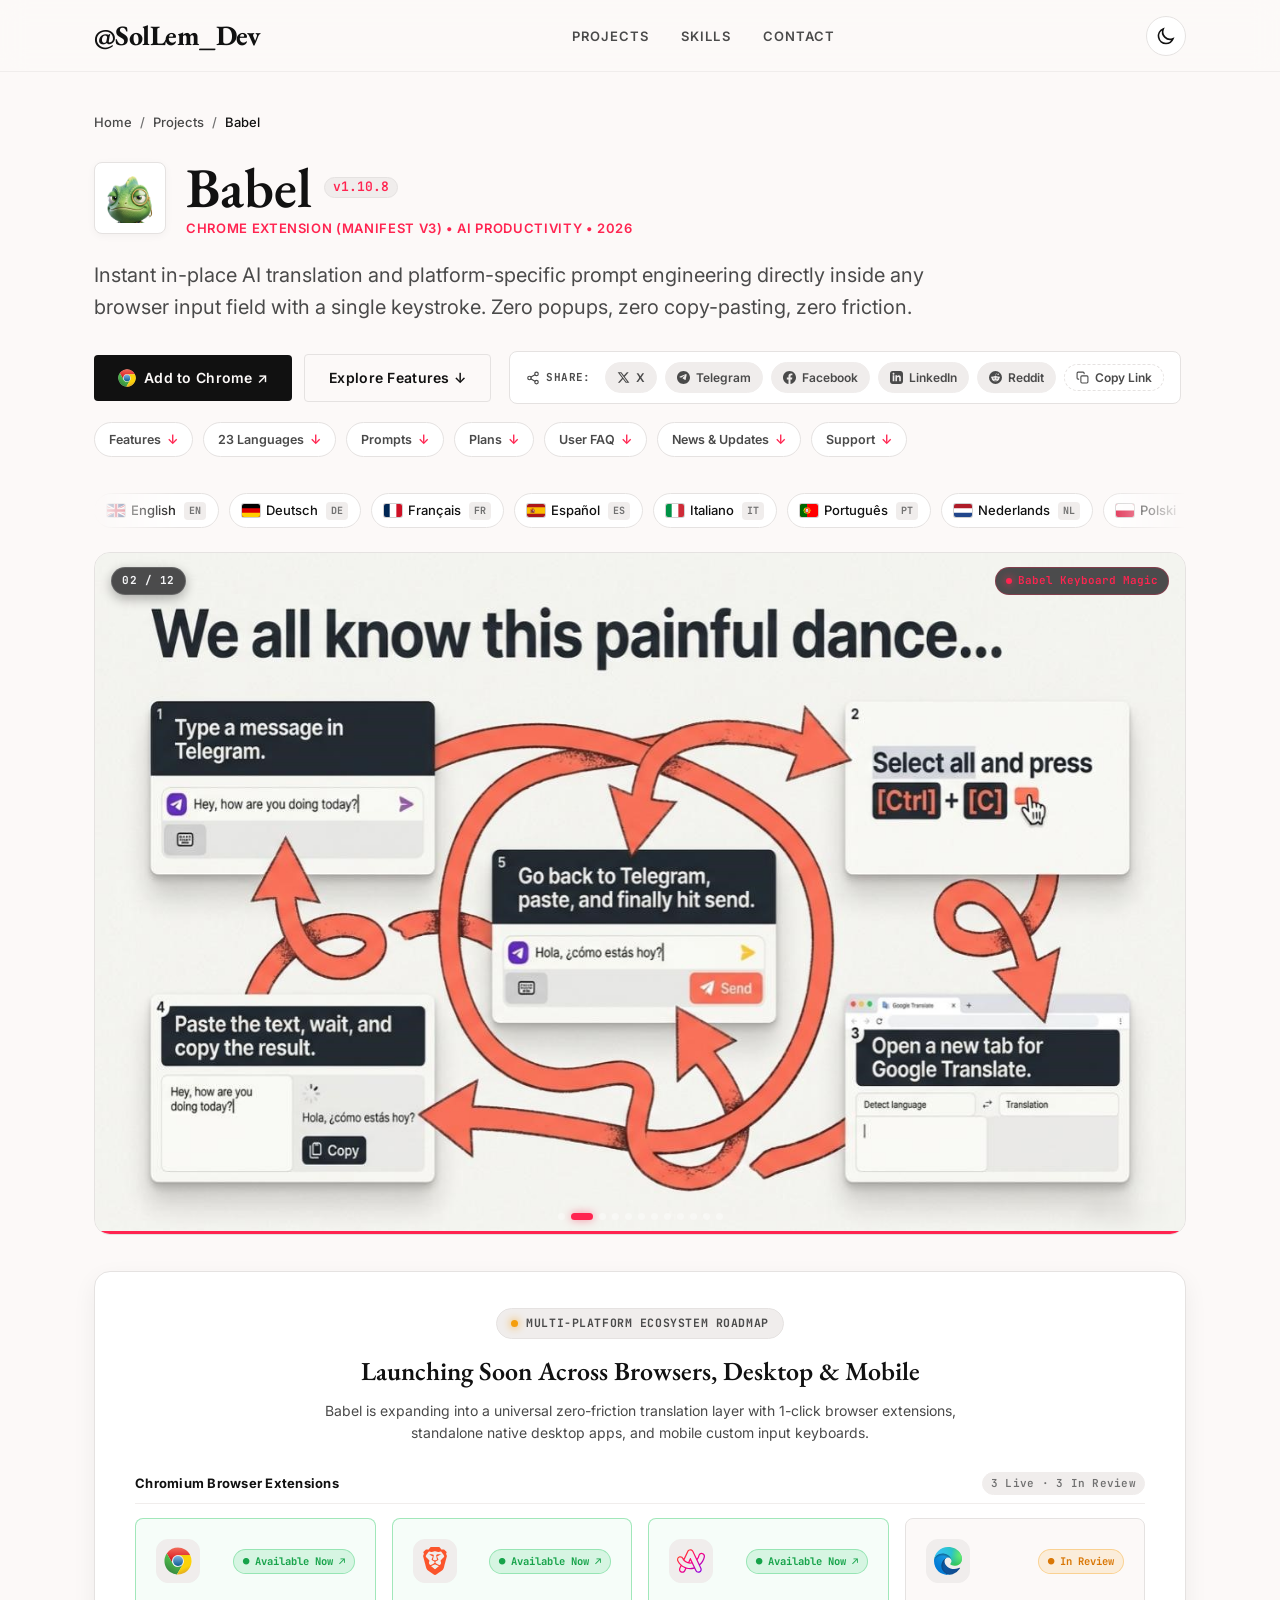
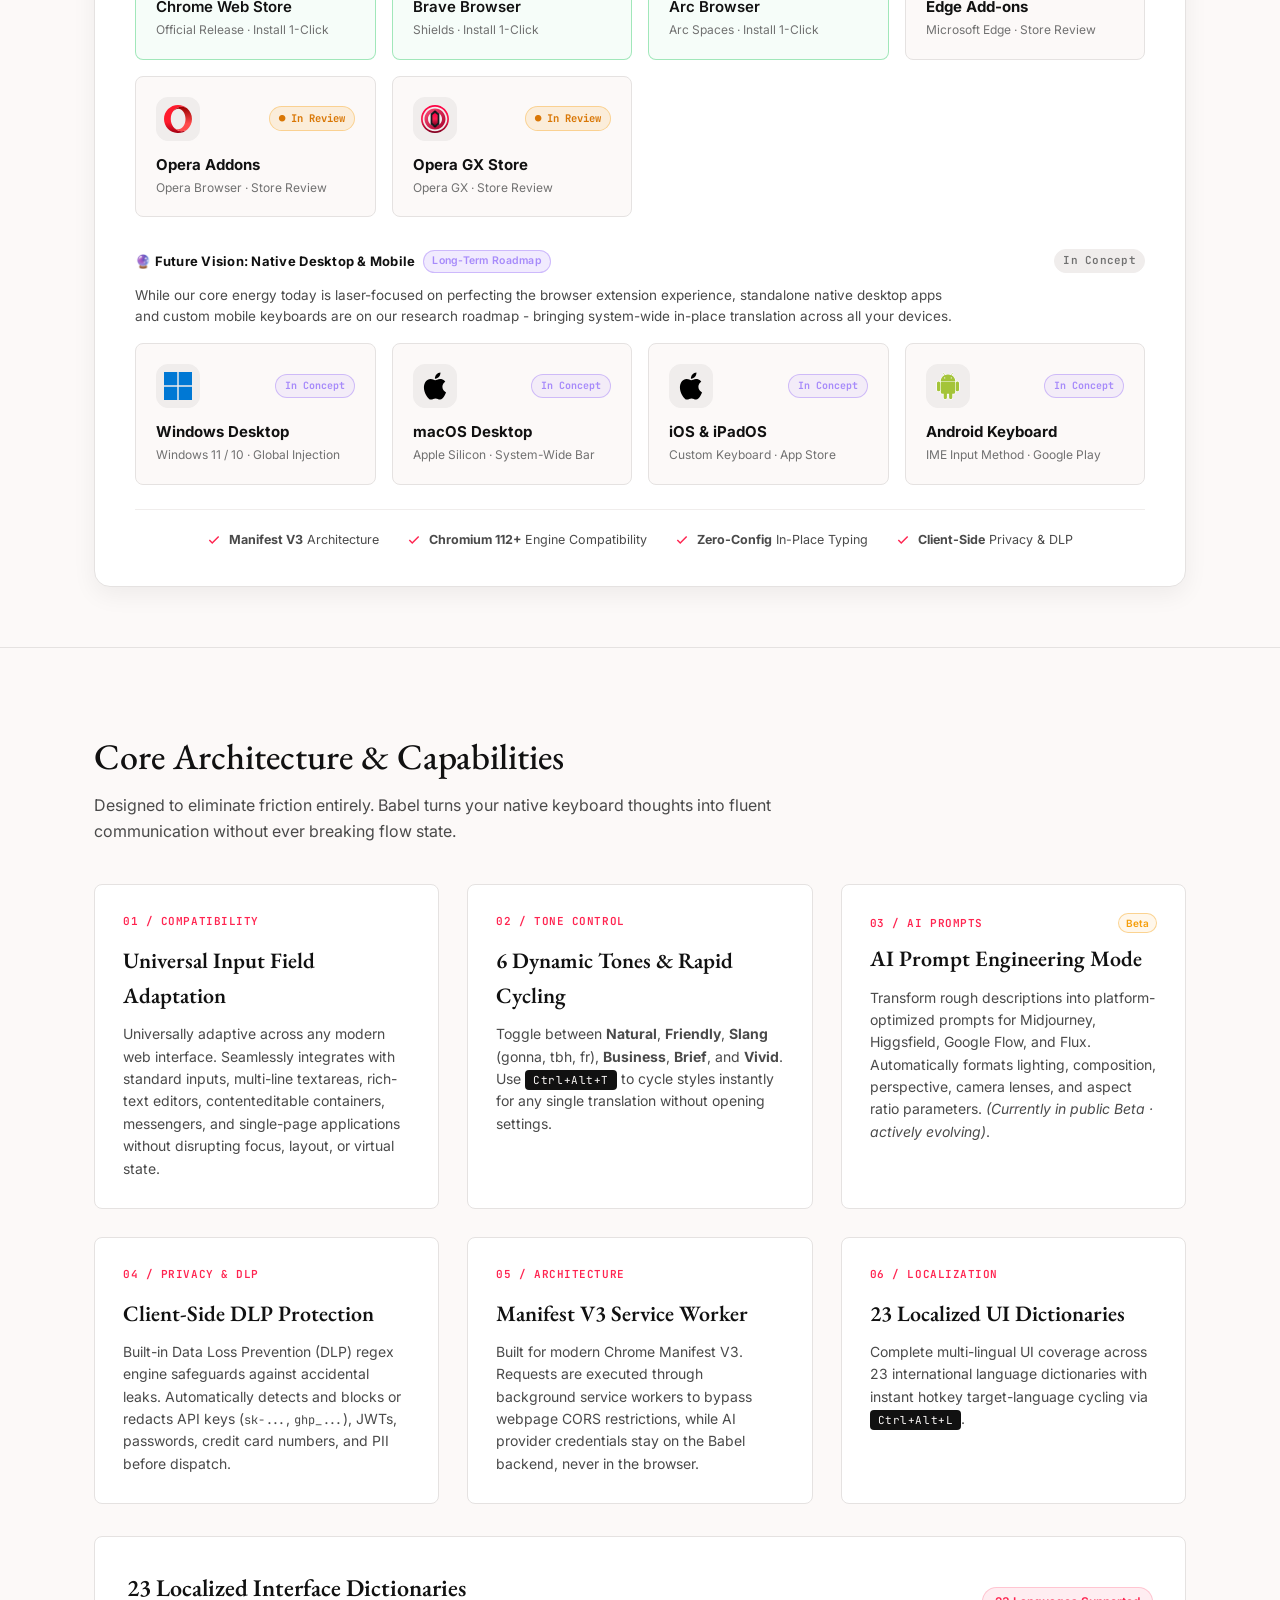
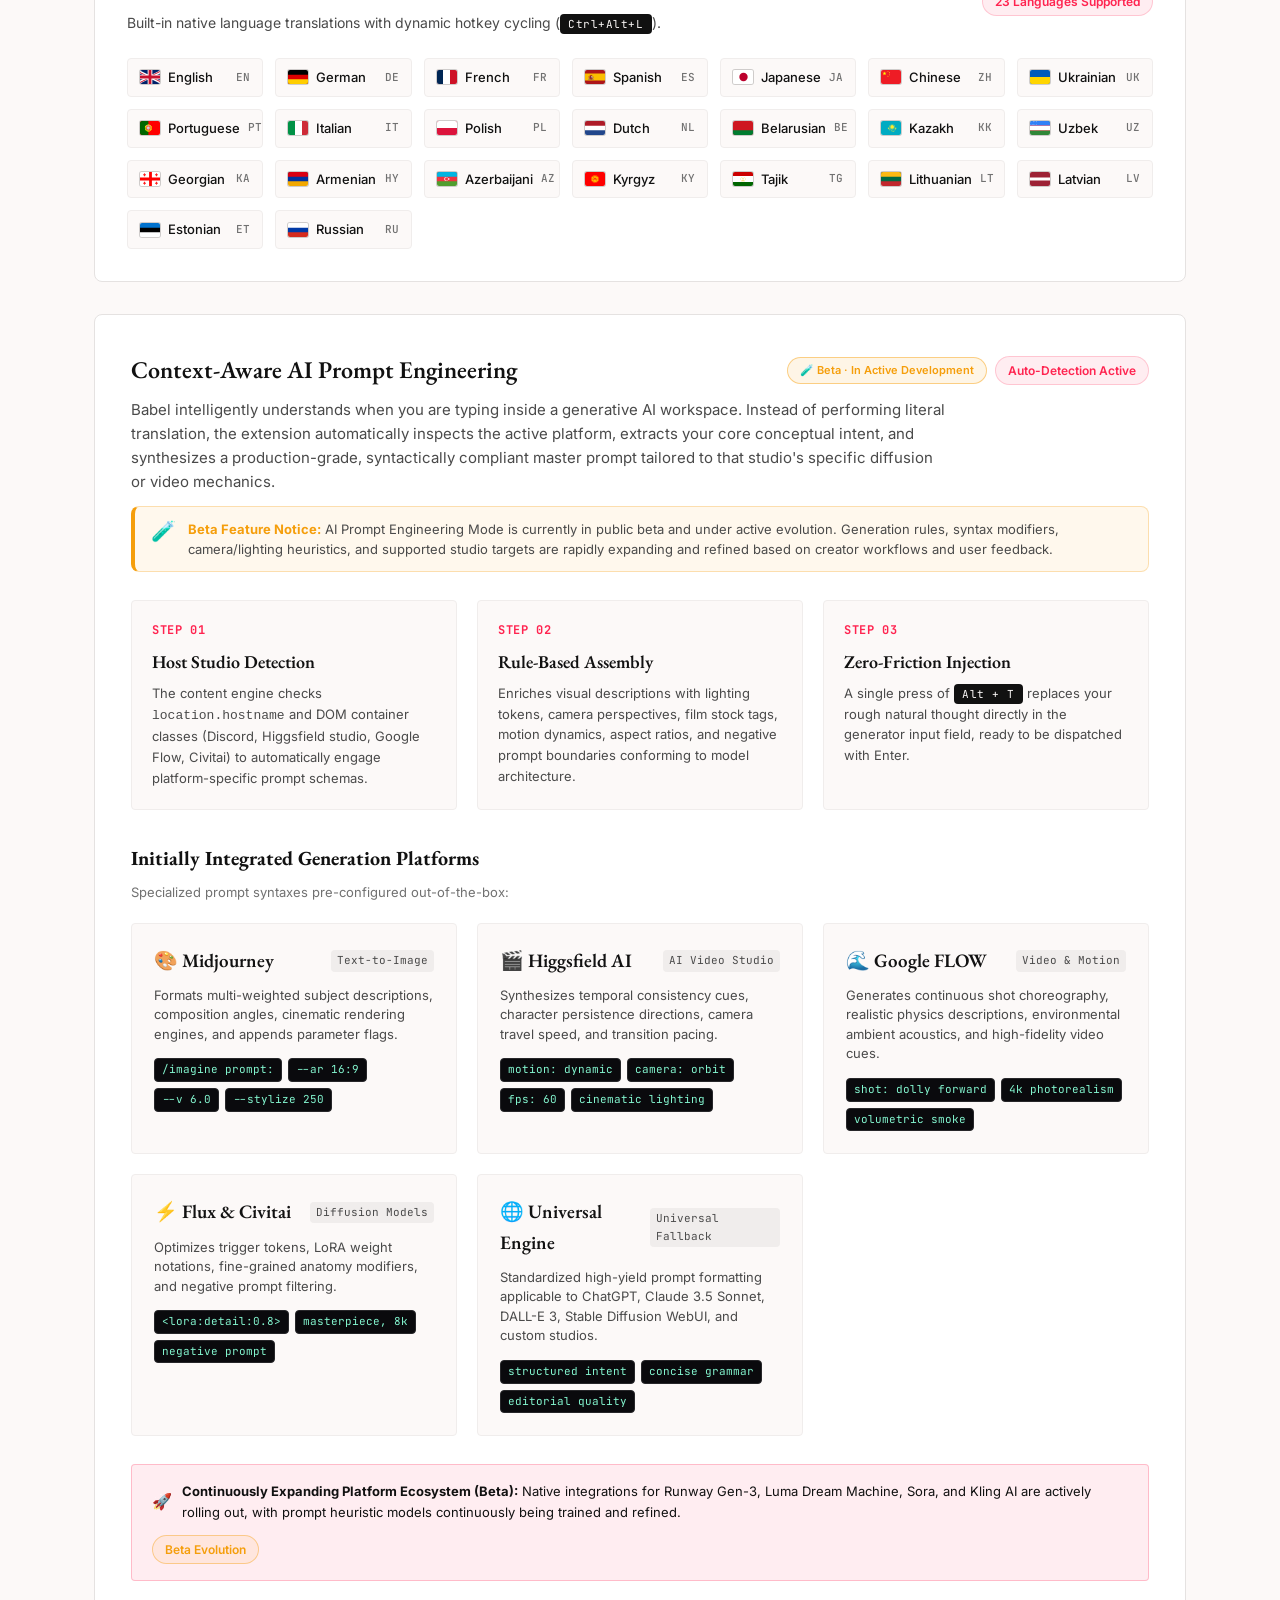
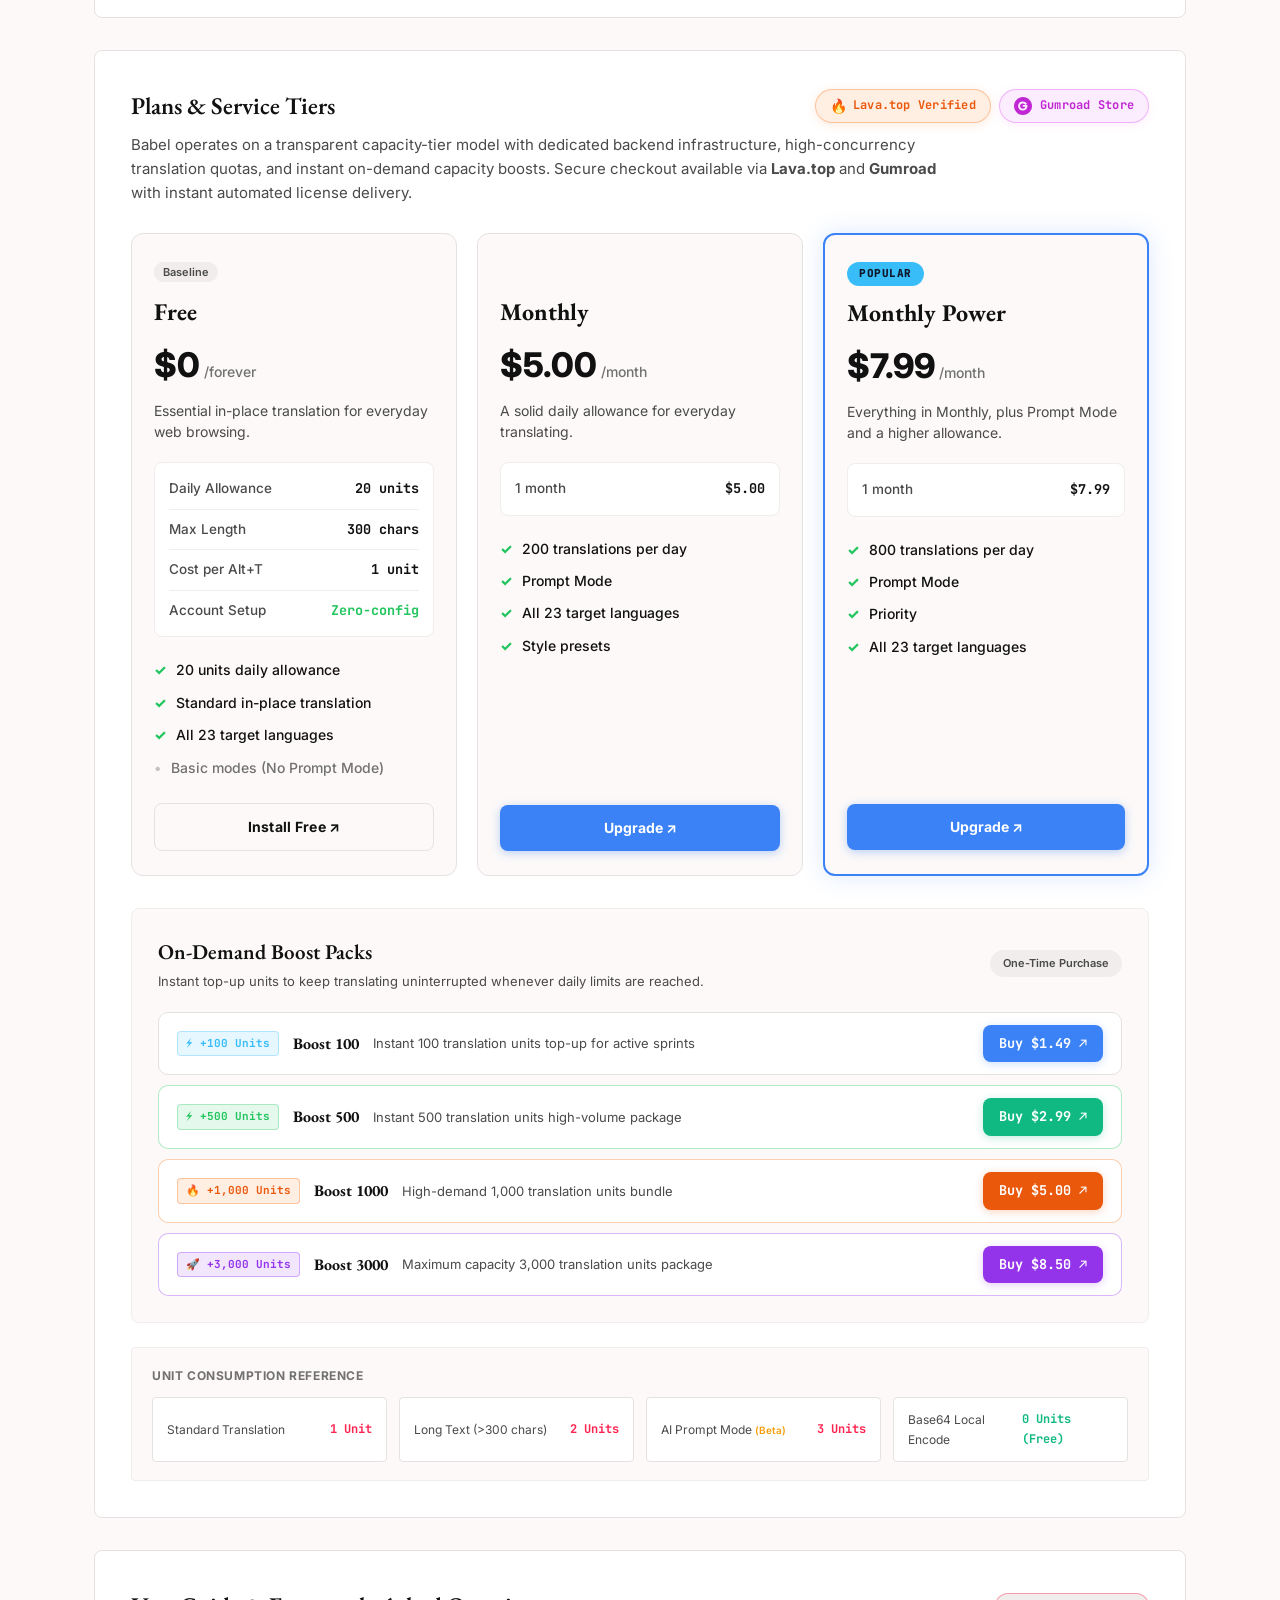
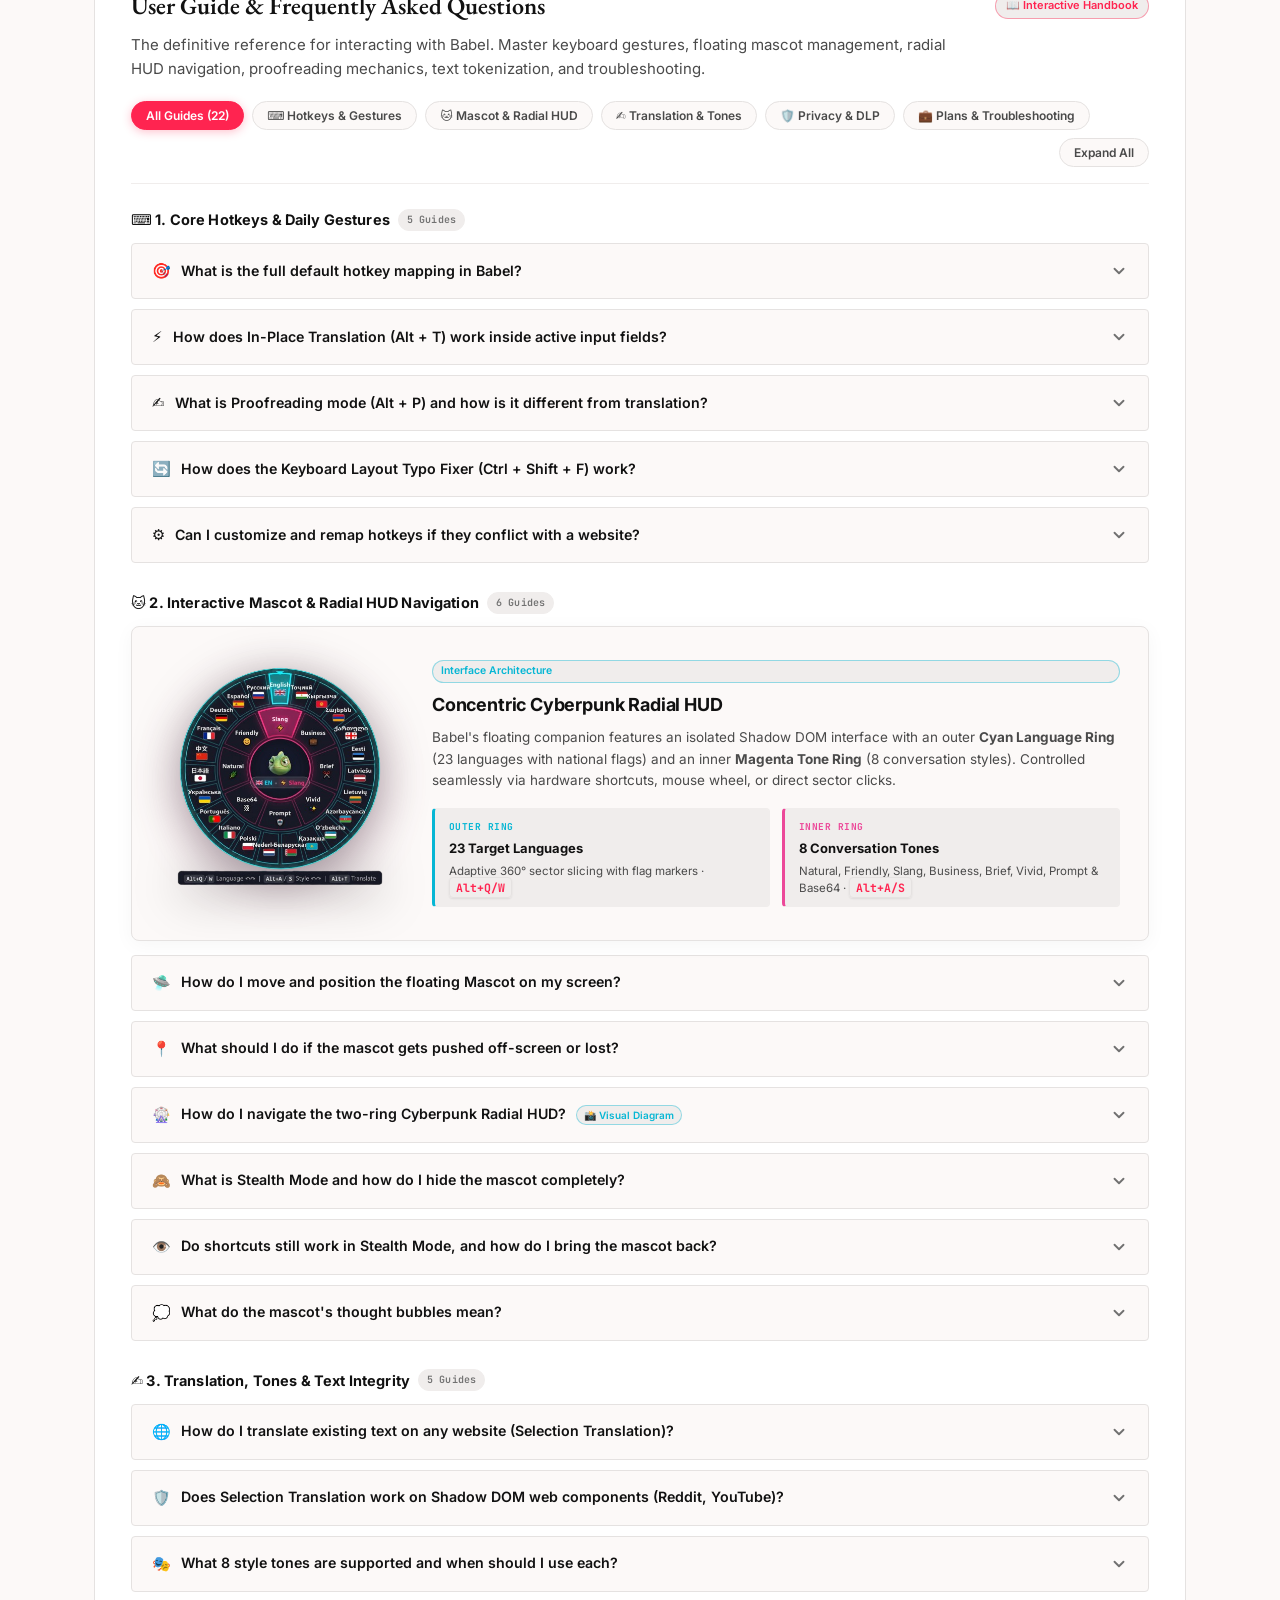
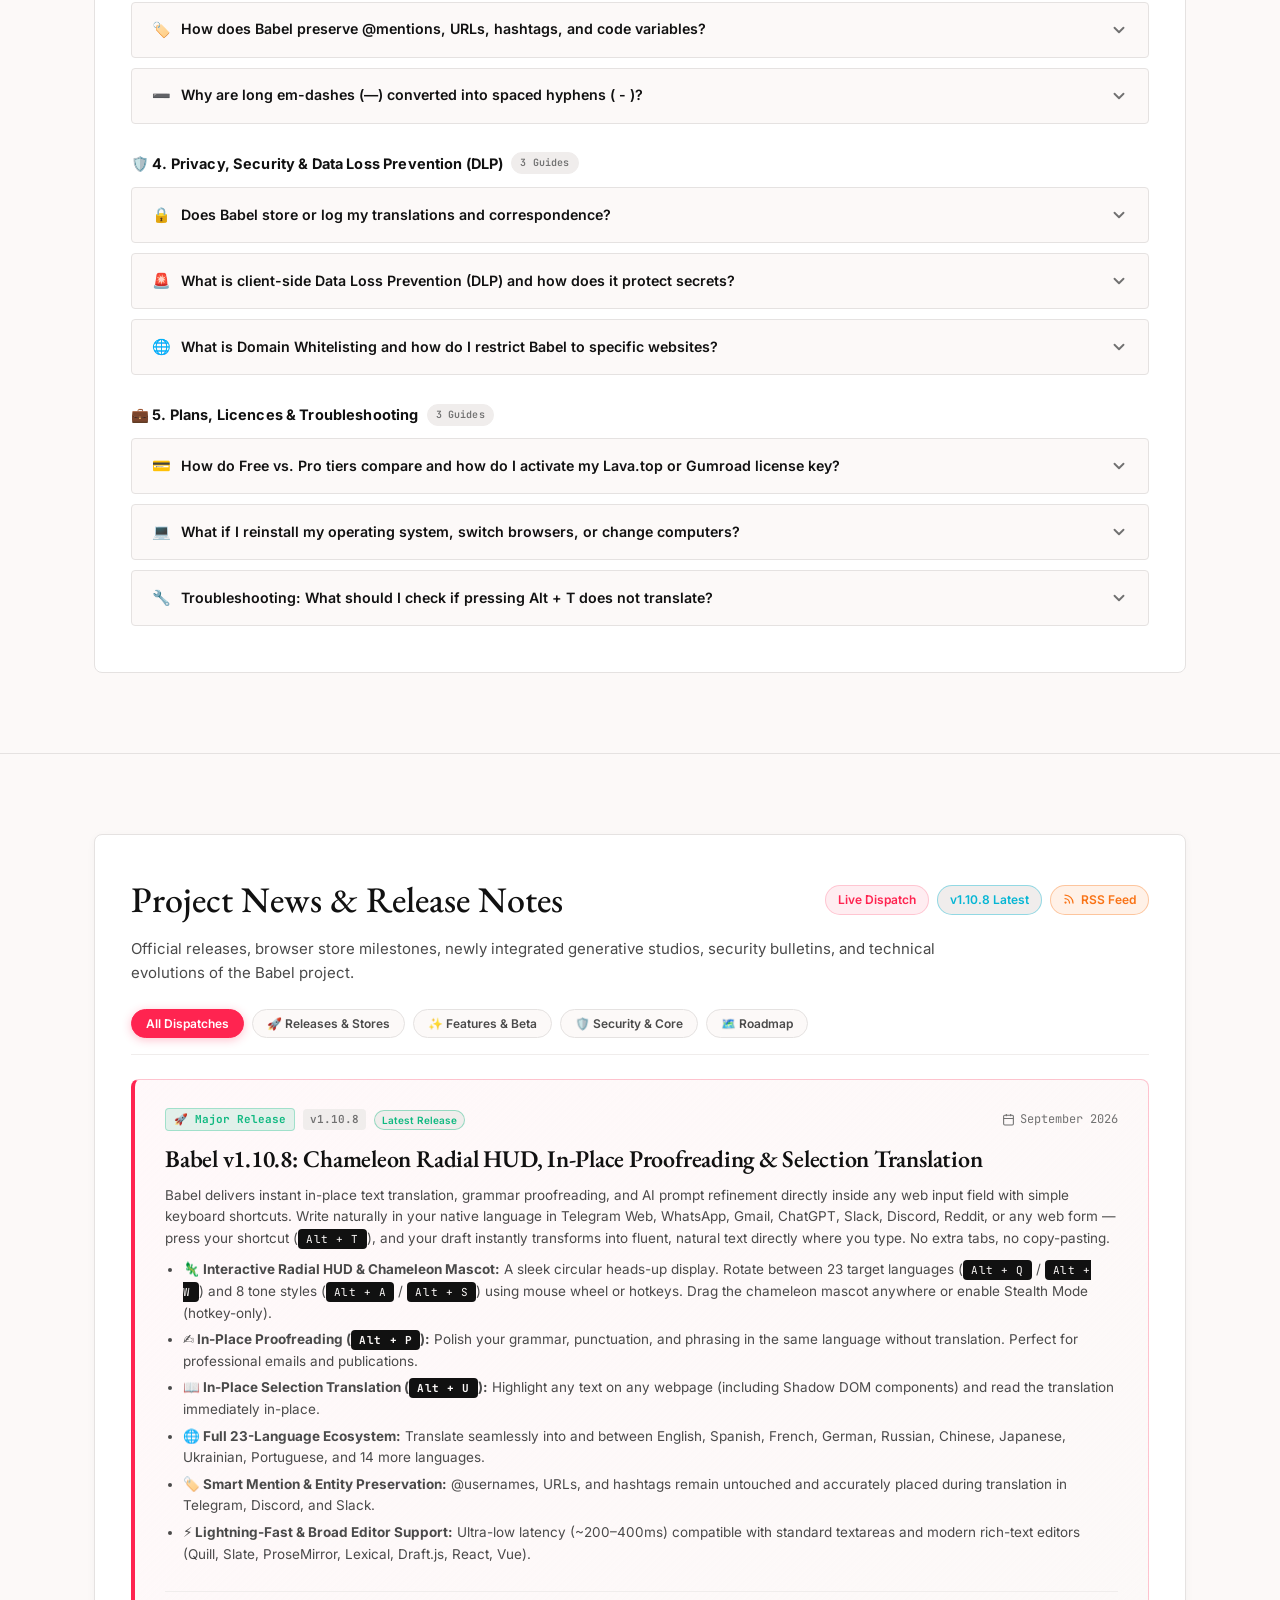
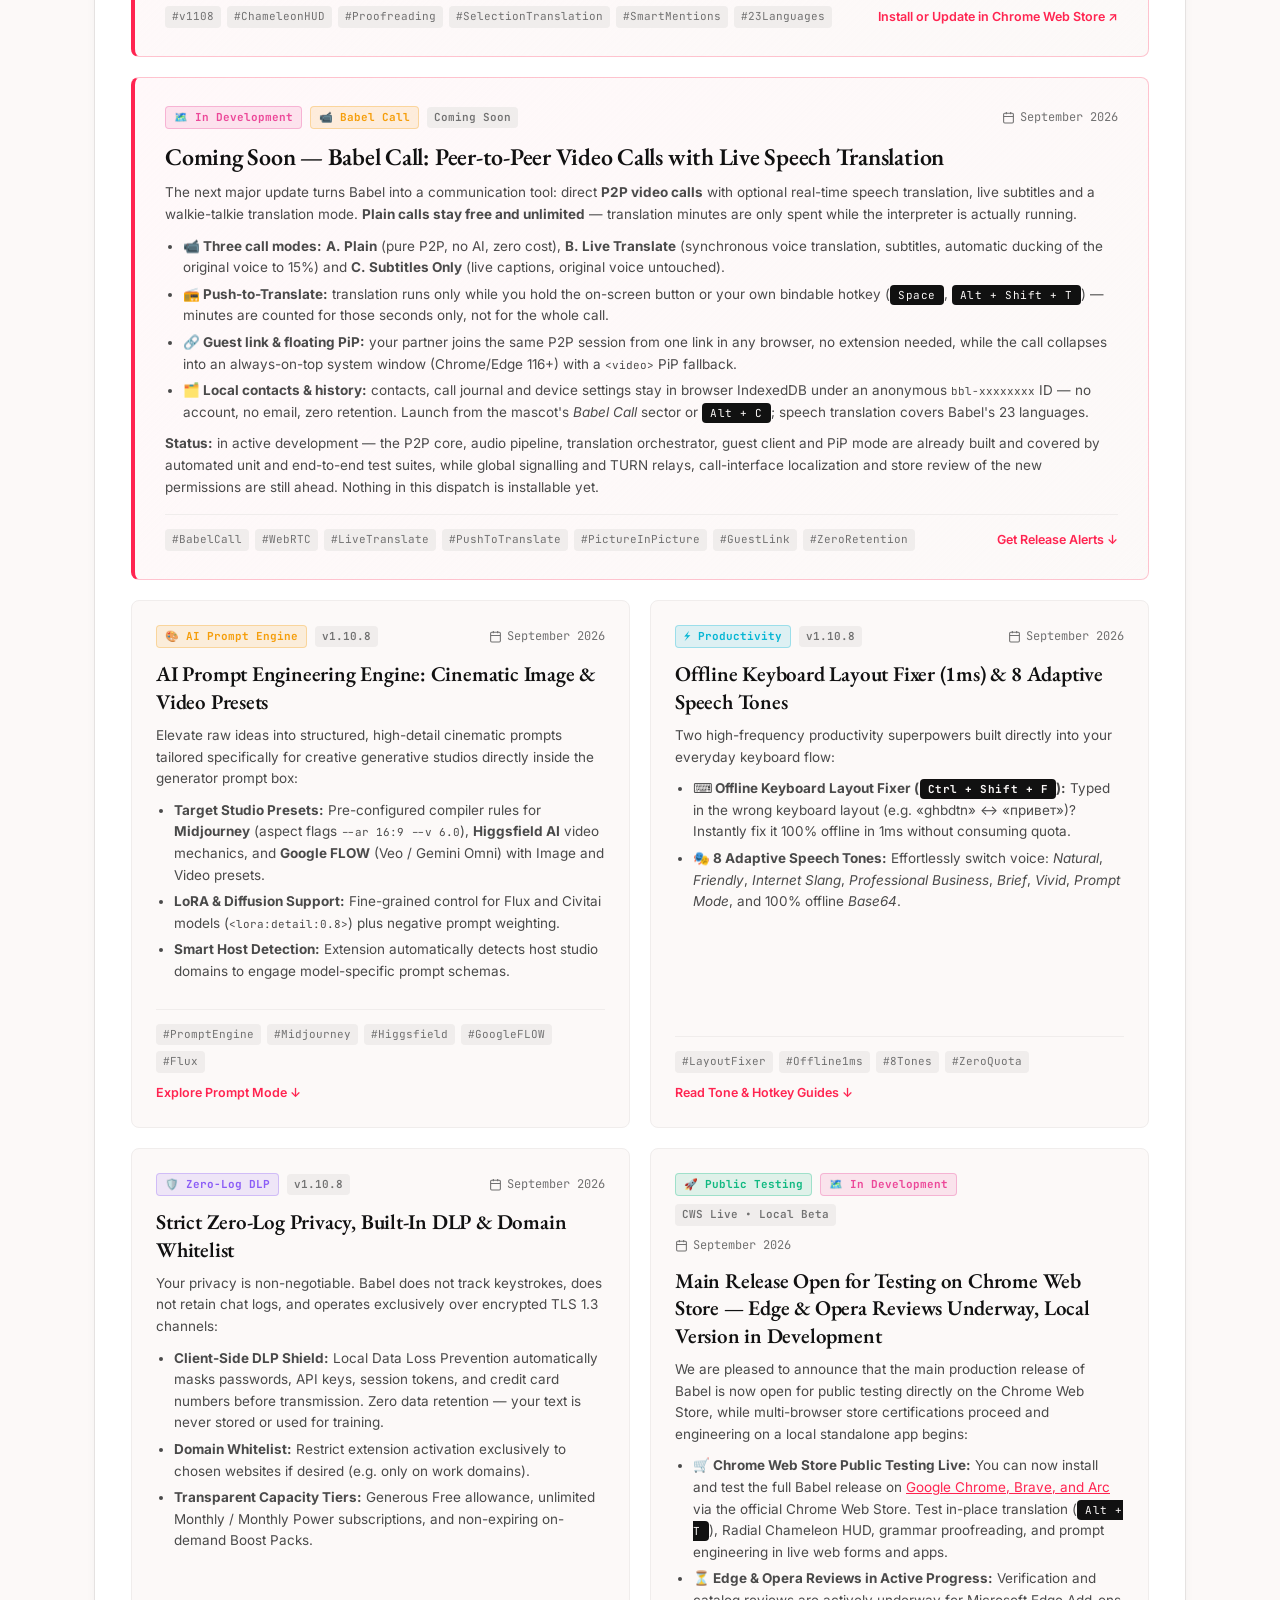
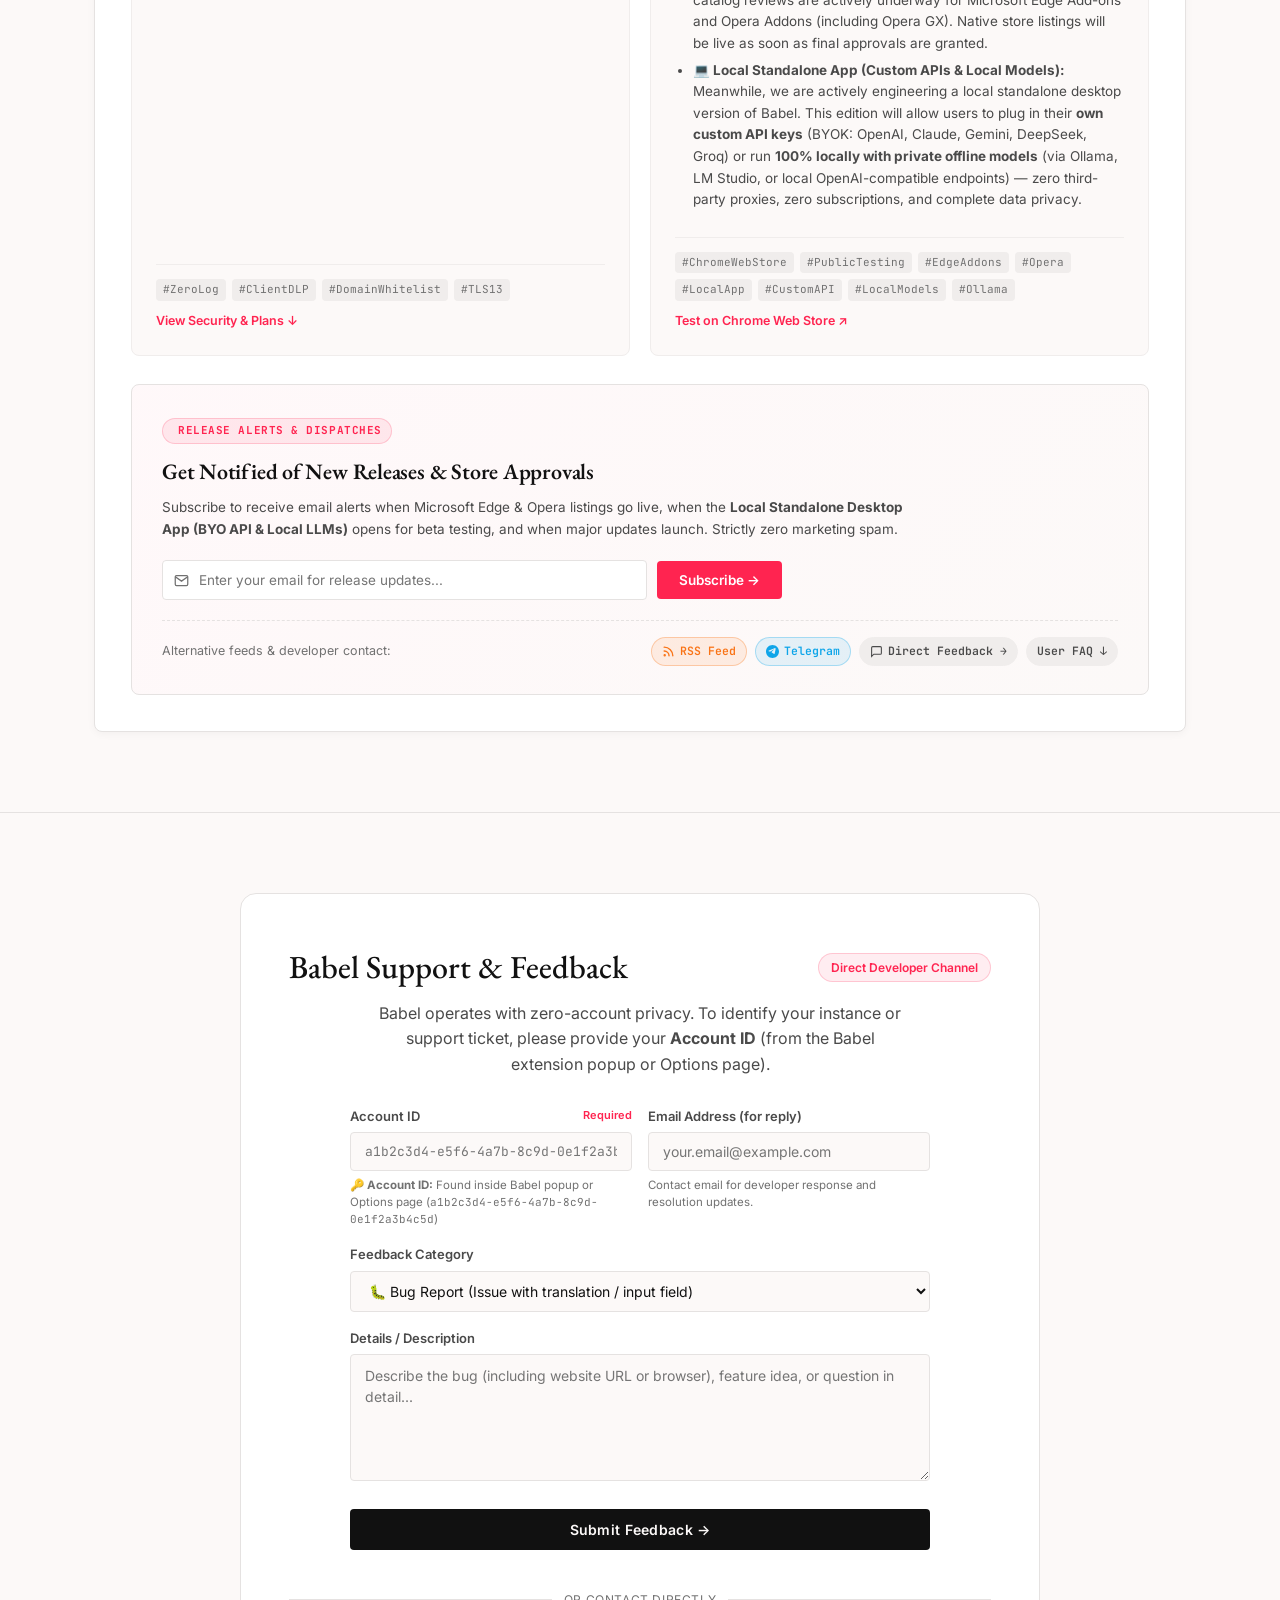
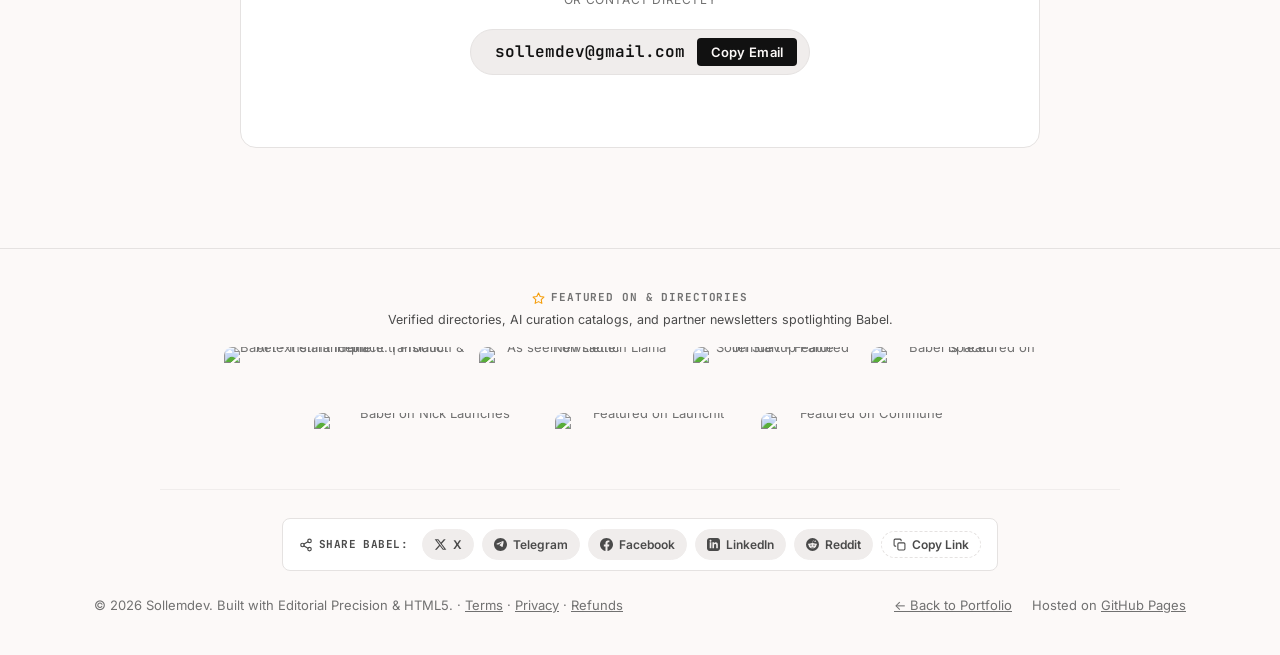
==== commit 914e4a12: "feat(babel): add Commune launch badge to the Featured On & Directories footer block" ====
--- a/projects/babel.html
+++ b/projects/babel.html
@@ -2260,6 +2260,9 @@
           <a href="https://launchit.fast" target="_blank" rel="noopener noreferrer" class="partner-badge-card" title="Featured on LaunchIt">
             <img src="https://launchit.fast/img/launching.svg" alt="Featured on LaunchIt" width="200" height="54" loading="lazy" />
           </a>
+          <a href="https://commune.build/launch/Babel?utm_source=launch_badge&amp;utm_medium=referral&amp;utm_campaign=commune_launch" target="_blank" rel="noopener noreferrer" class="partner-badge-card" title="Babel - Featured on Commune">
+            <img src="https://cdn.commune.build/launch/commune-launch-badge-dark-512.png" alt="Featured on Commune" width="256" height="65" loading="lazy" />
+          </a>
         </div>
       </div>
 
